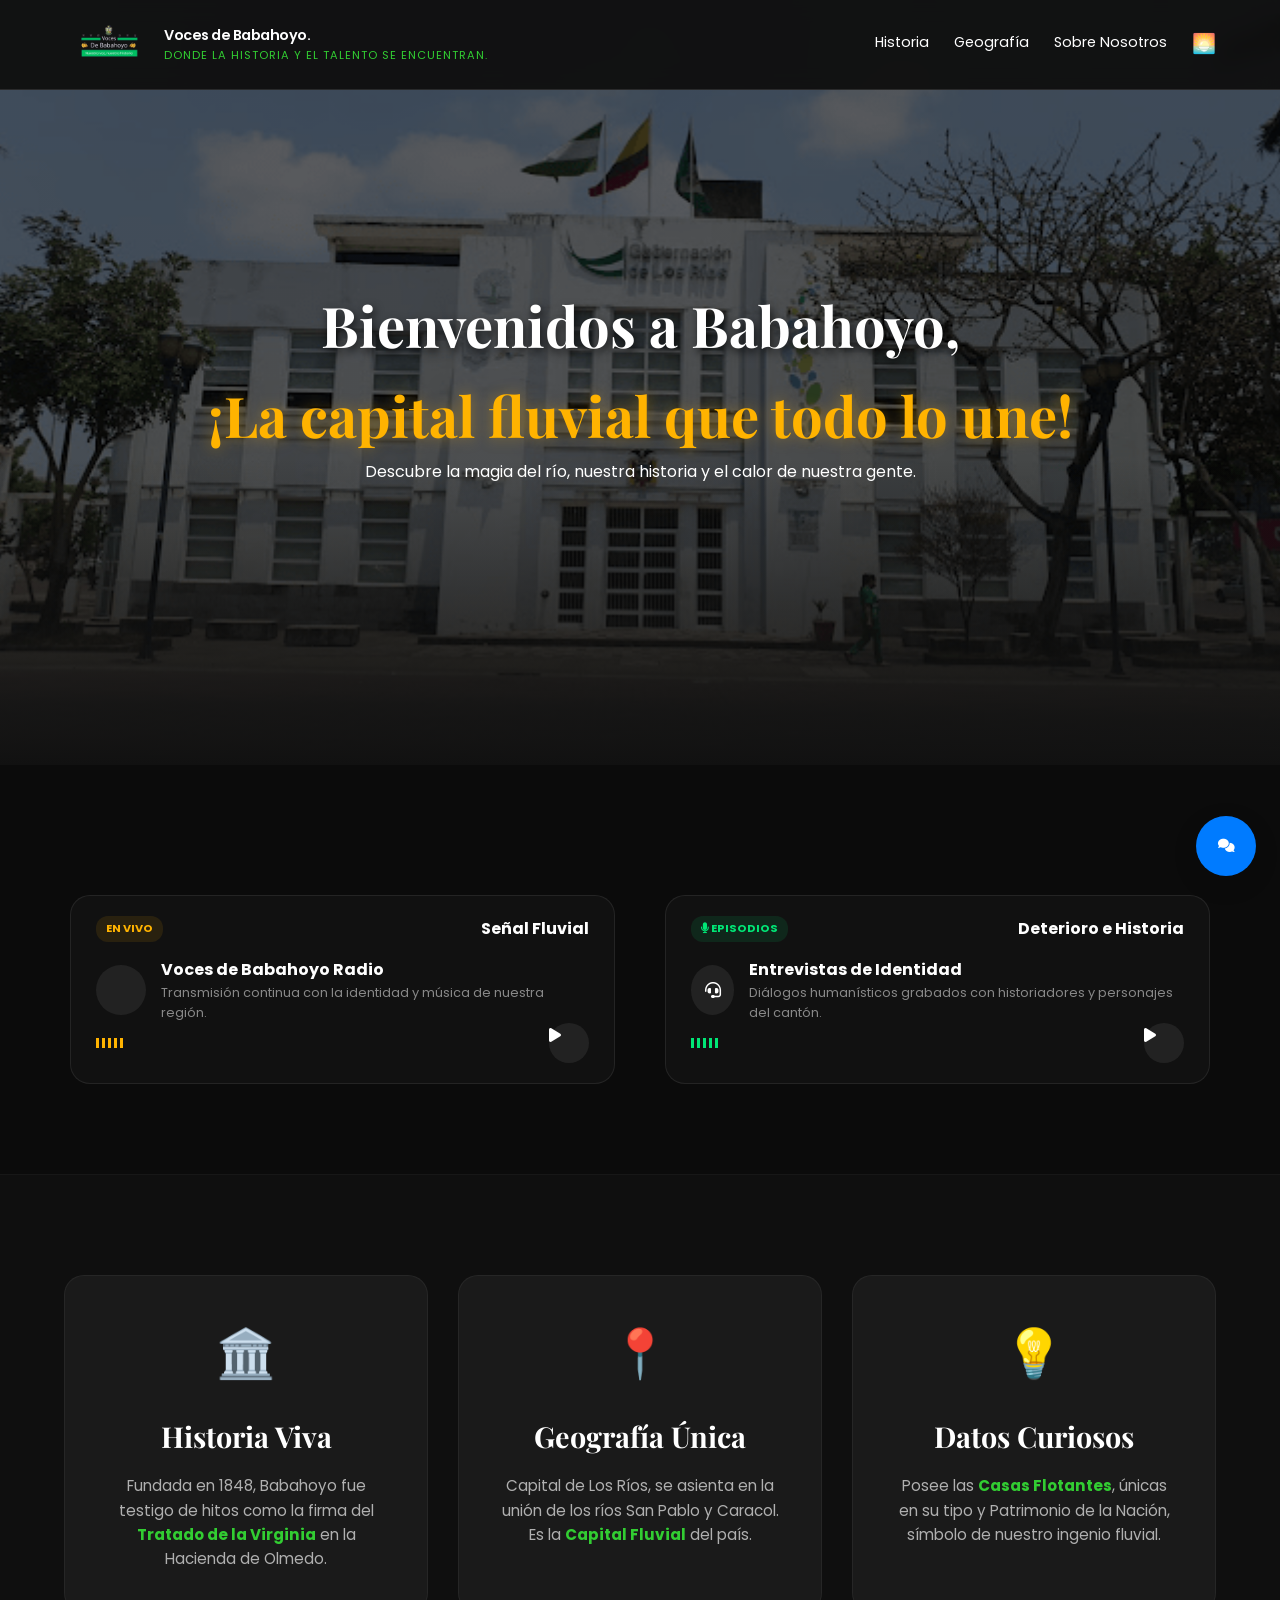
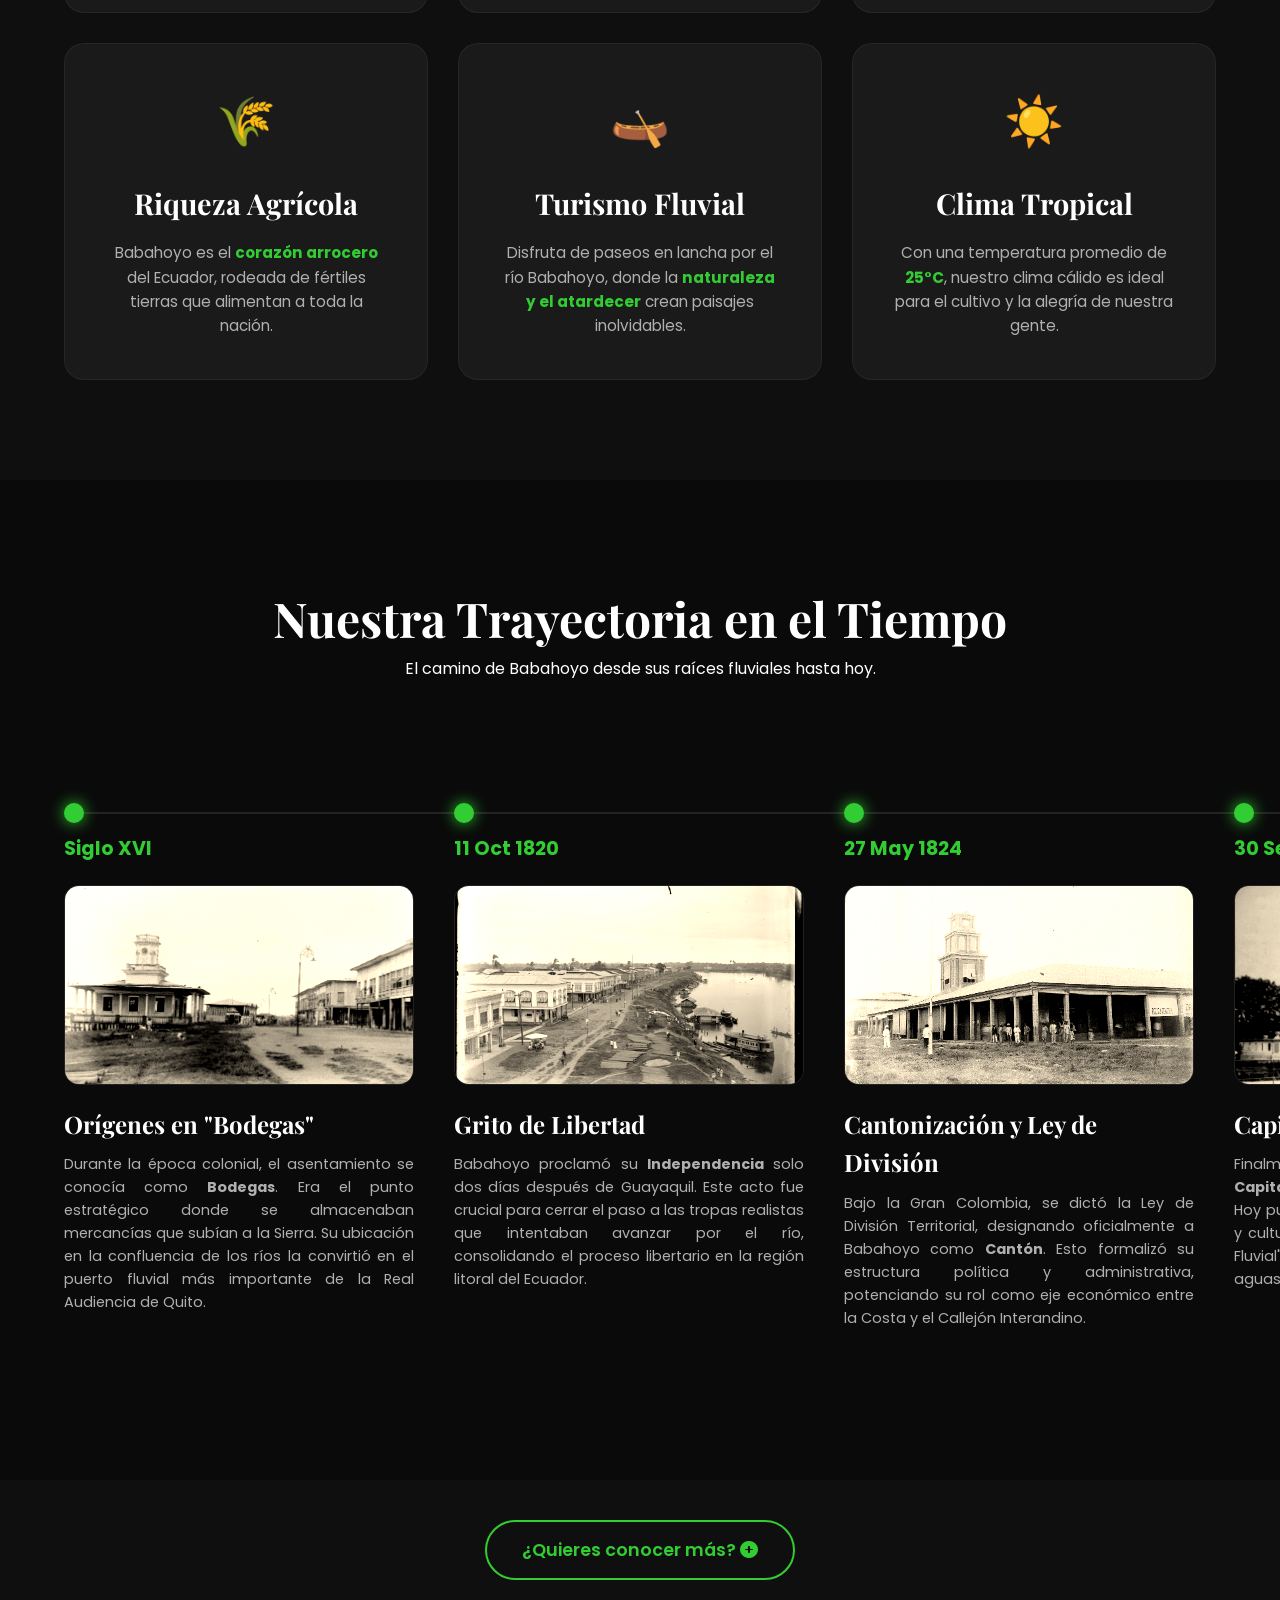
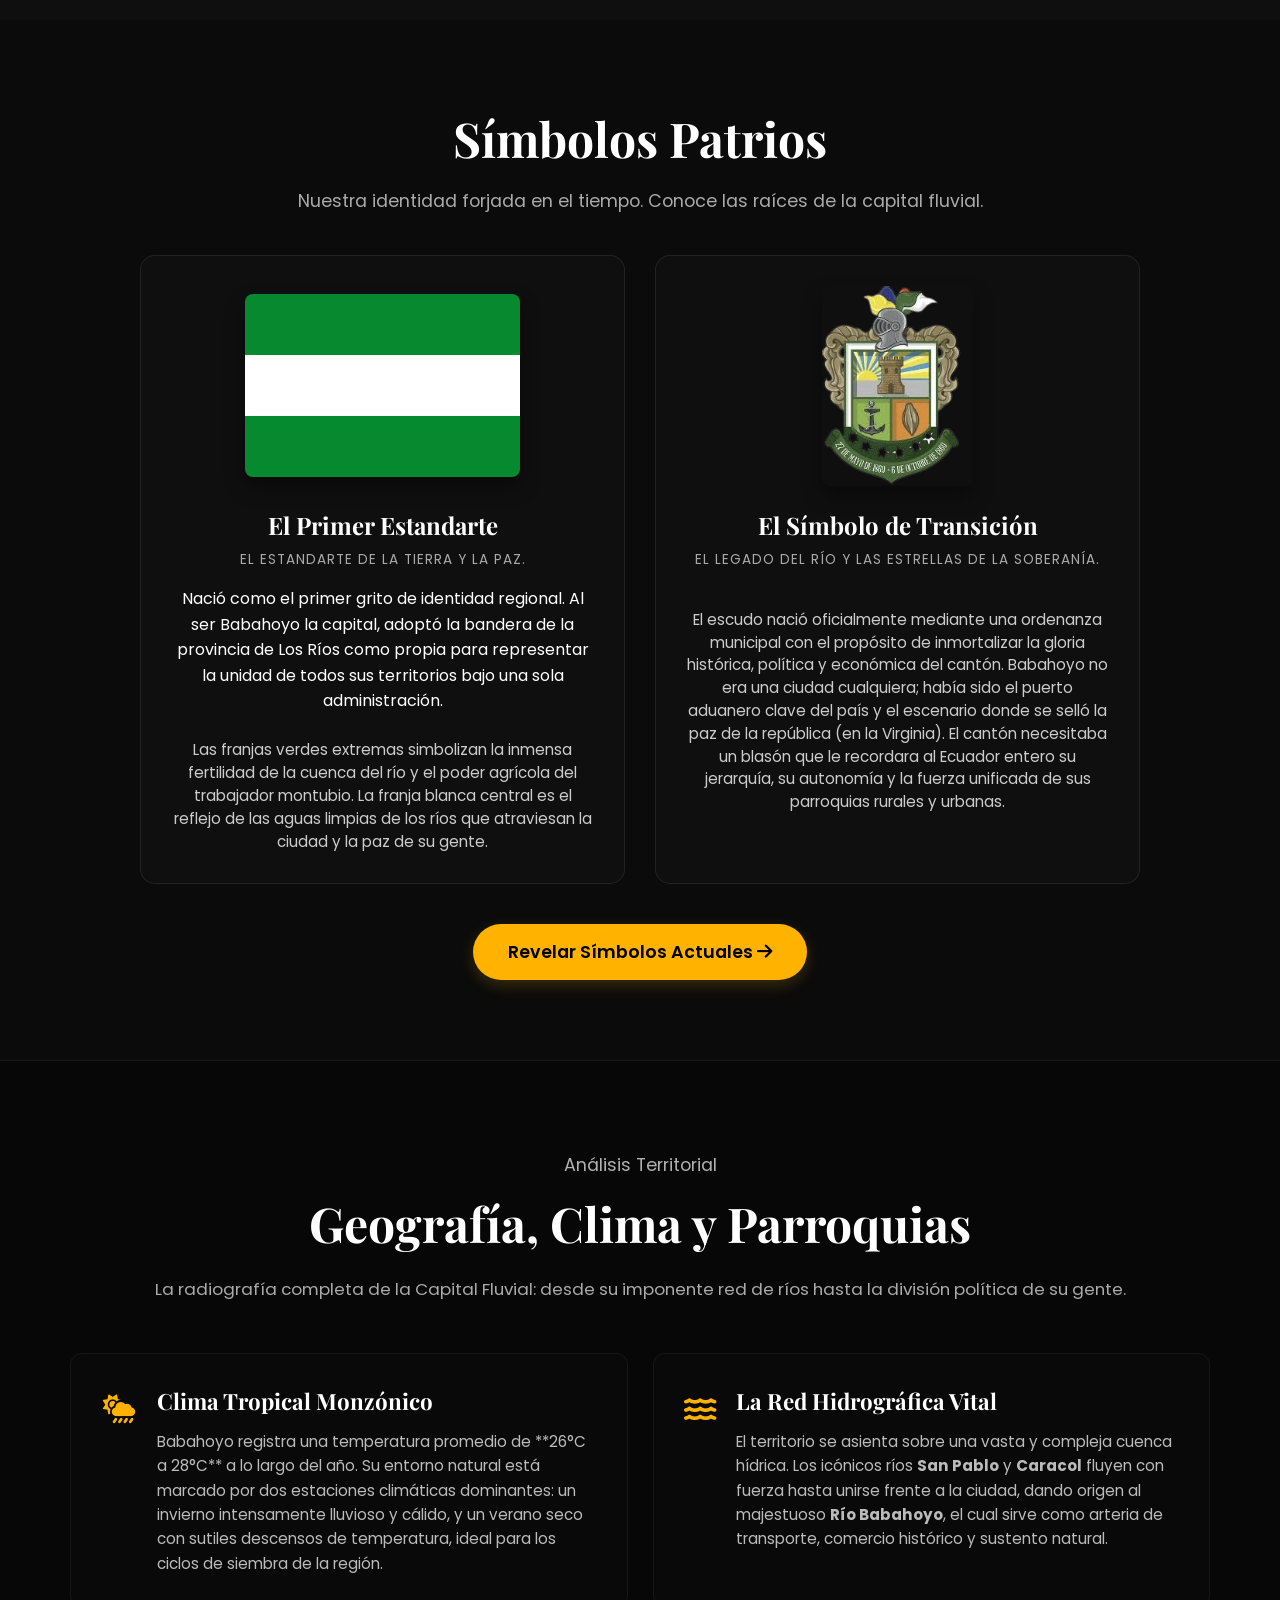
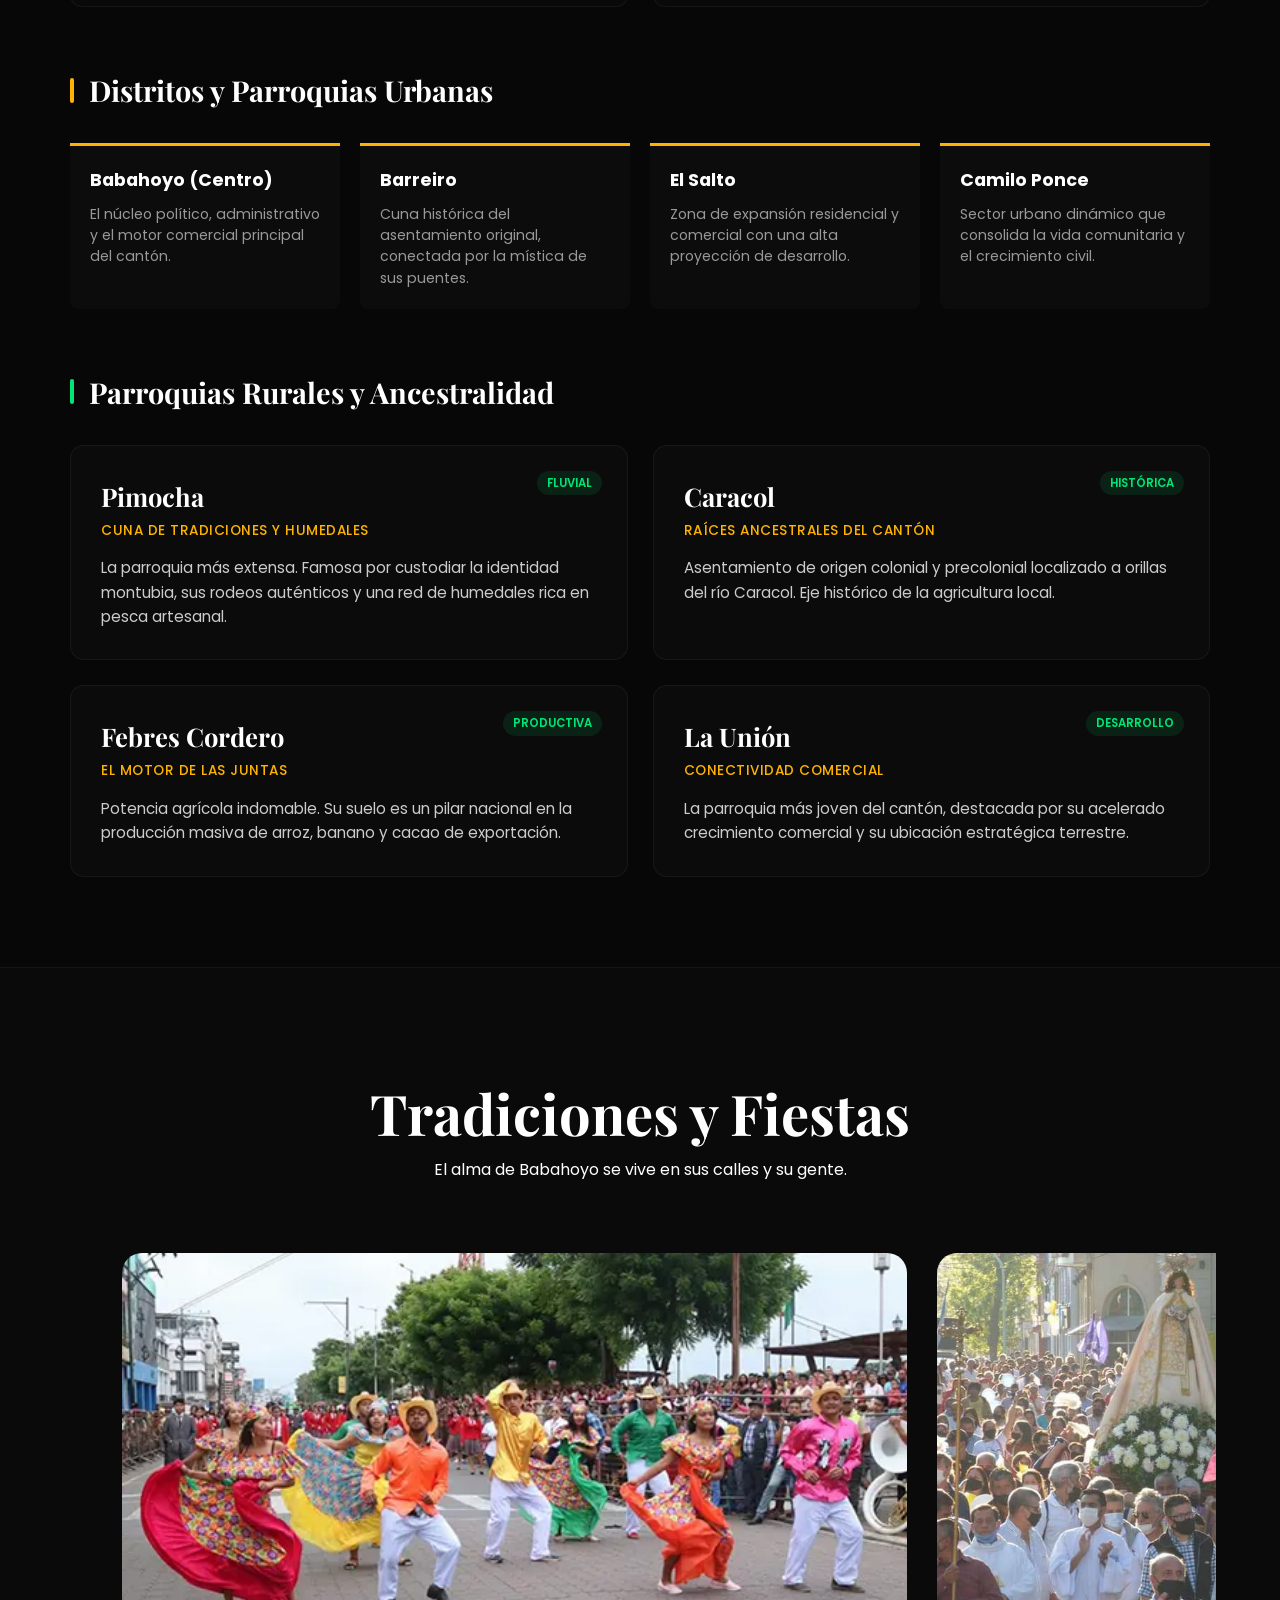
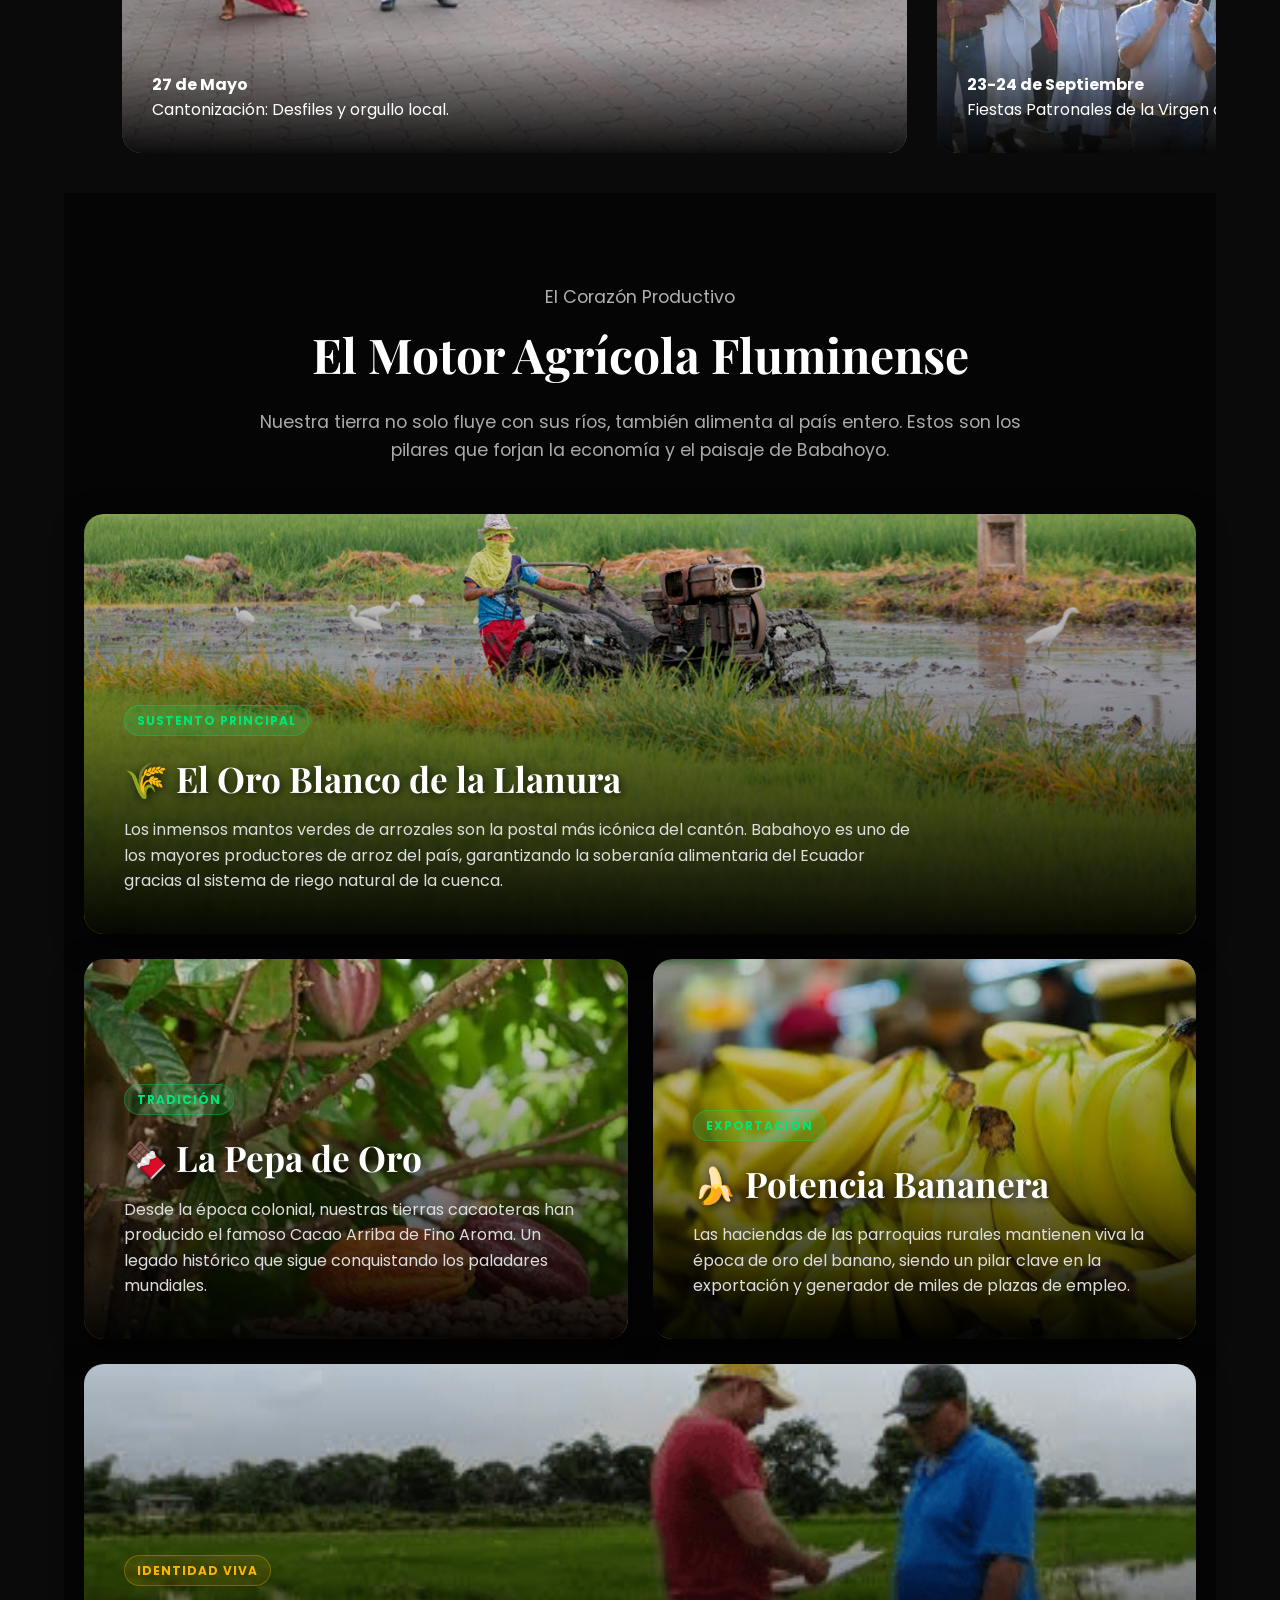
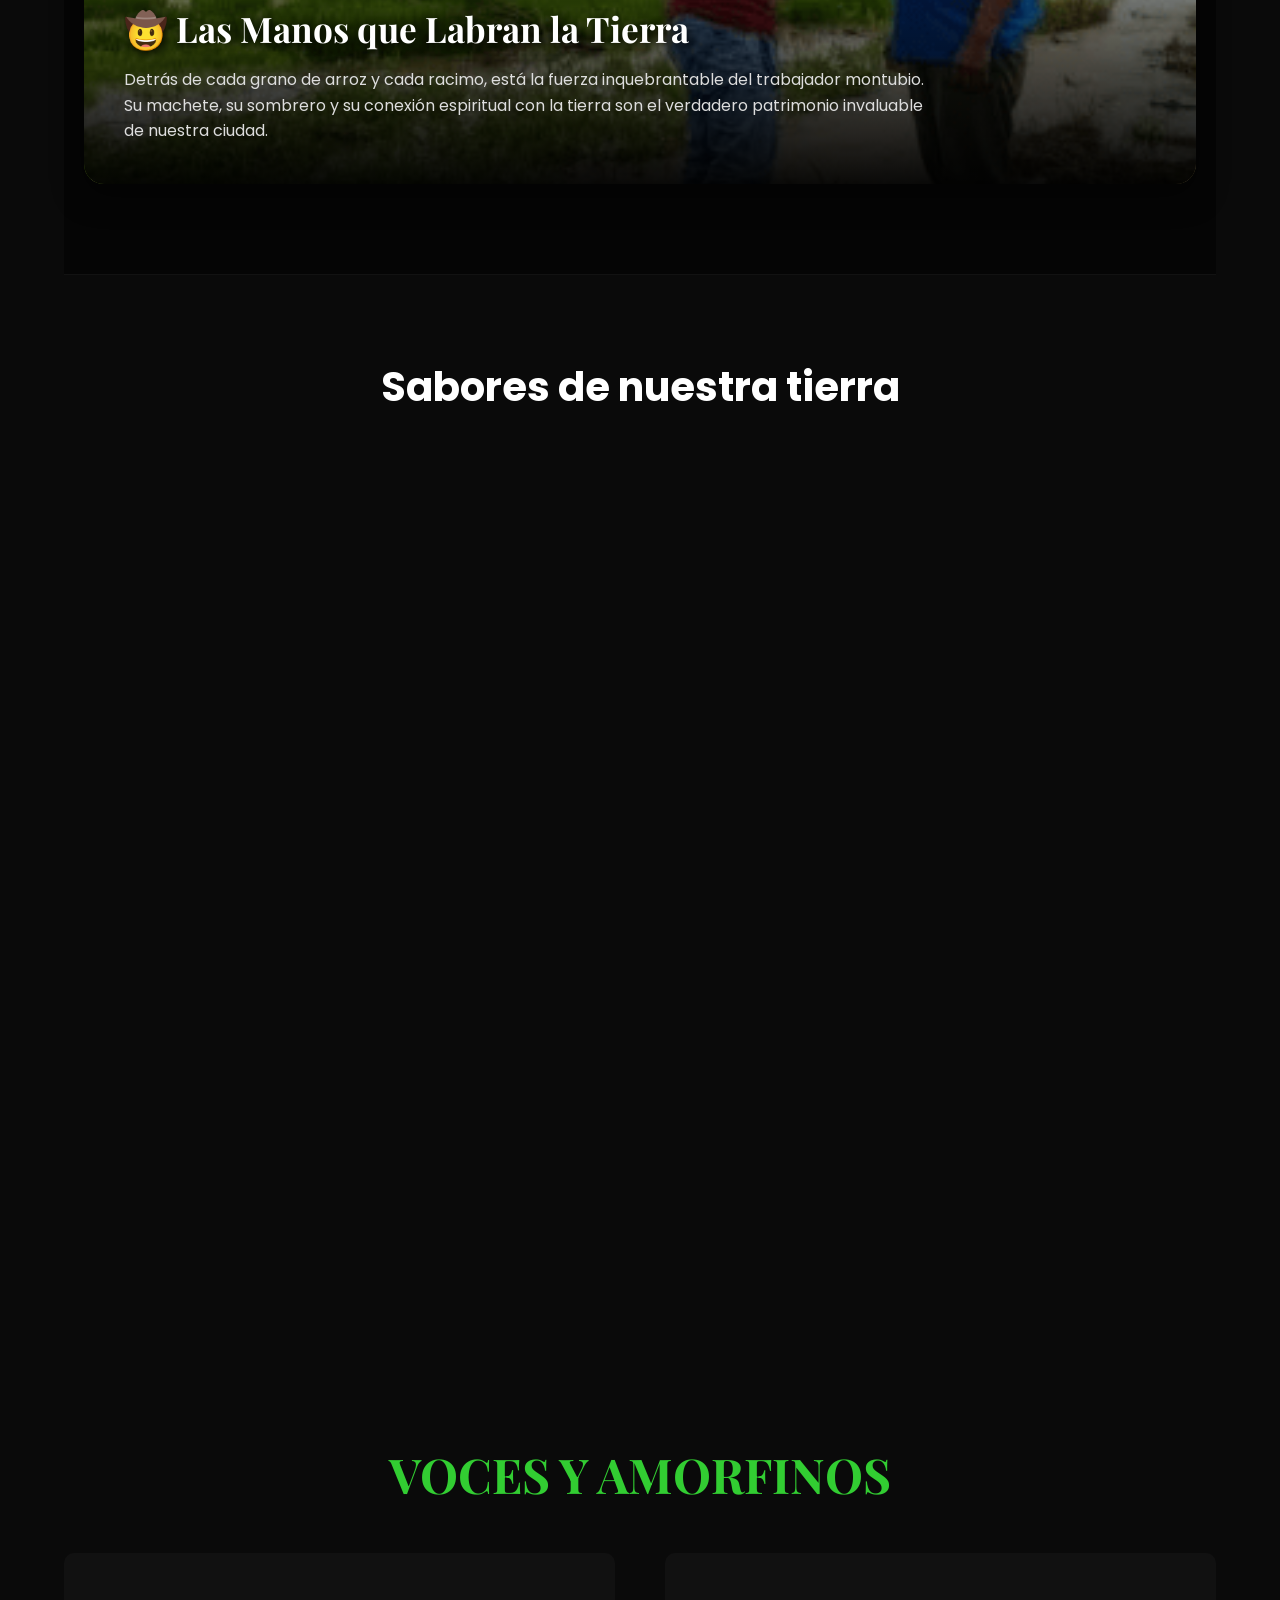
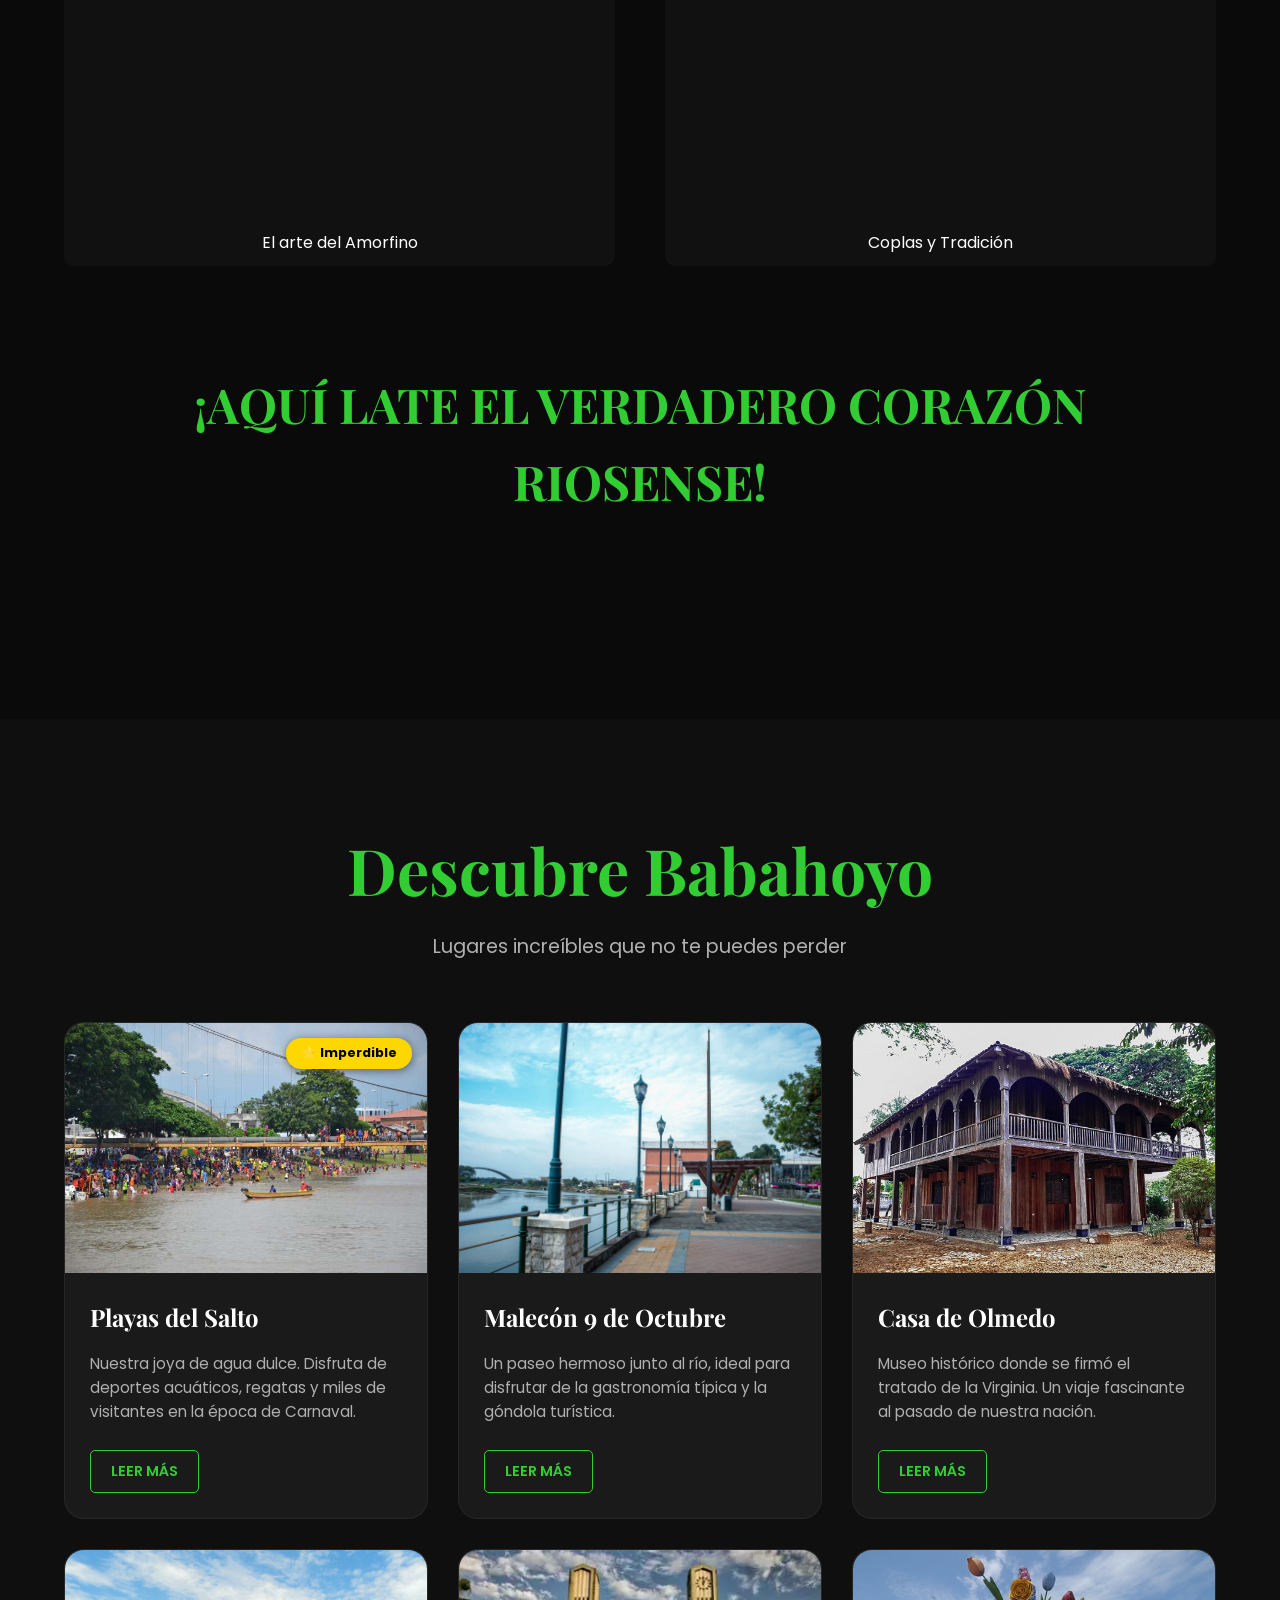
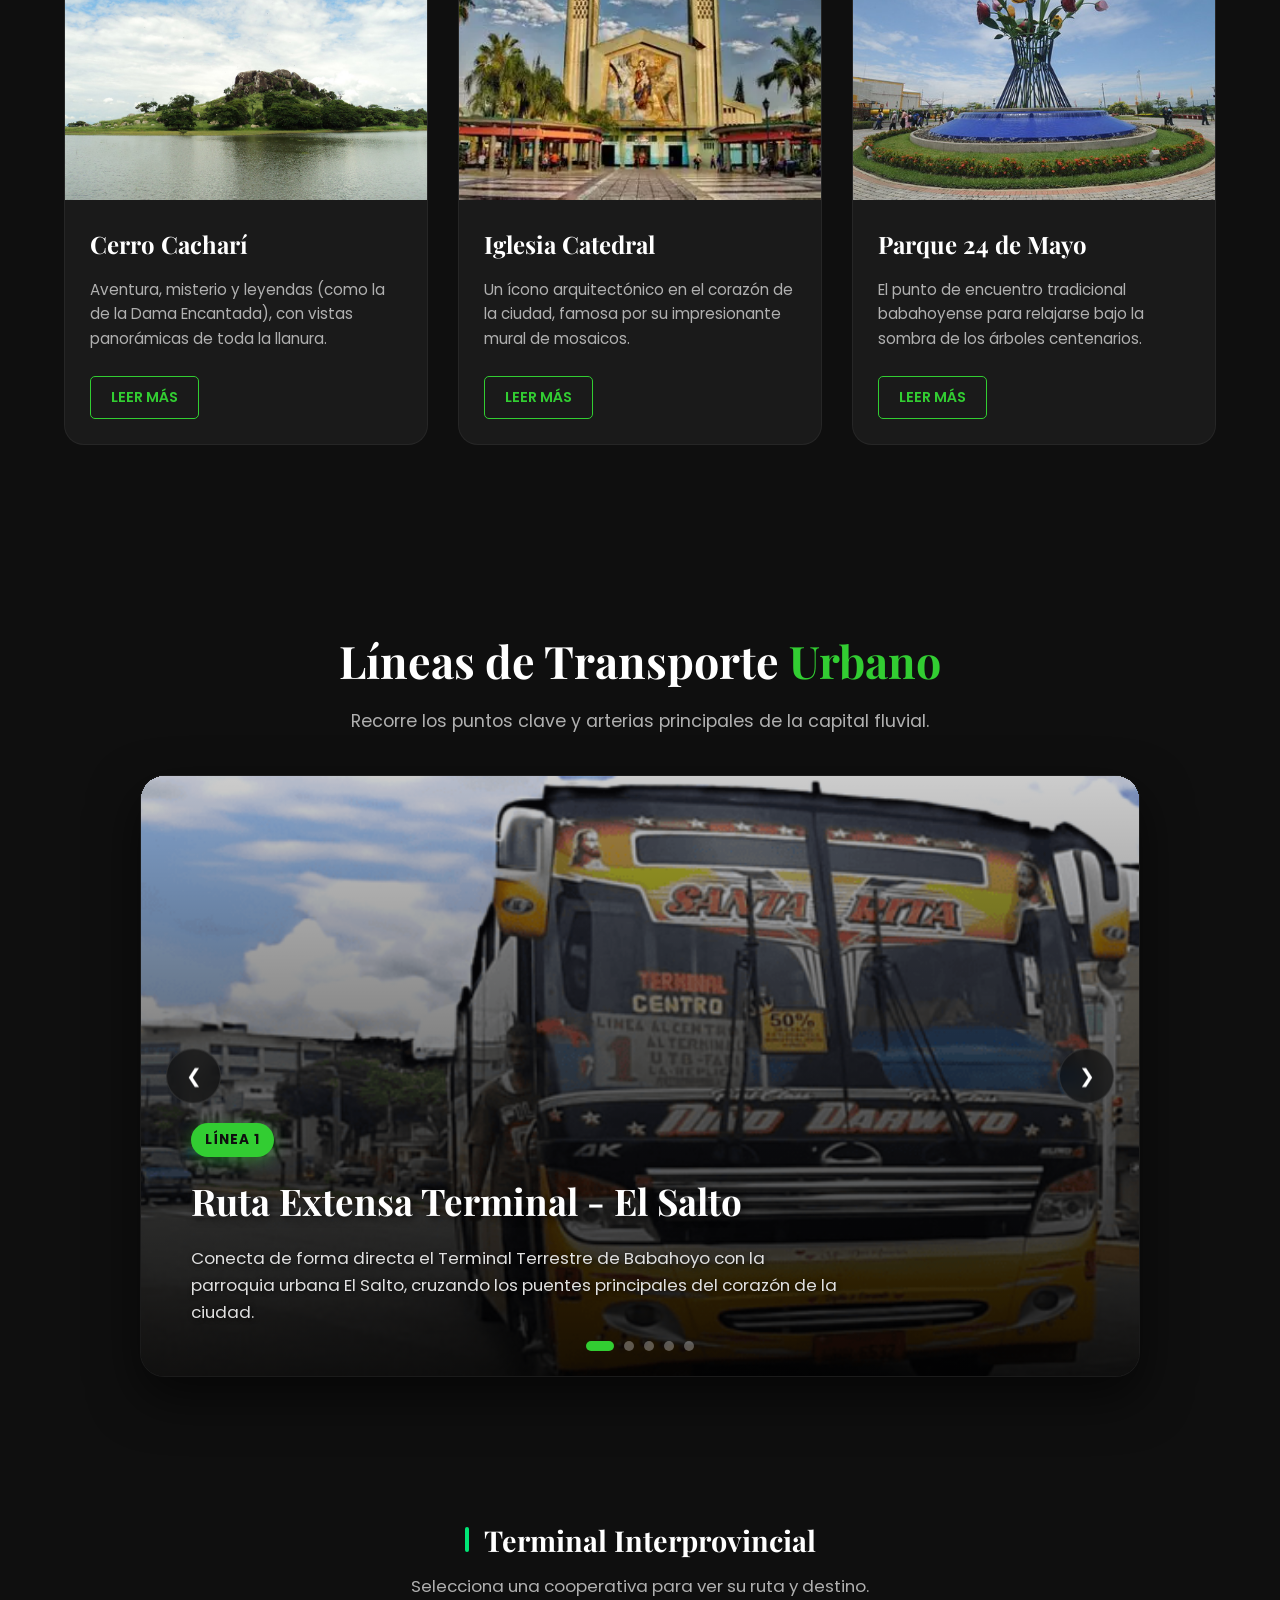
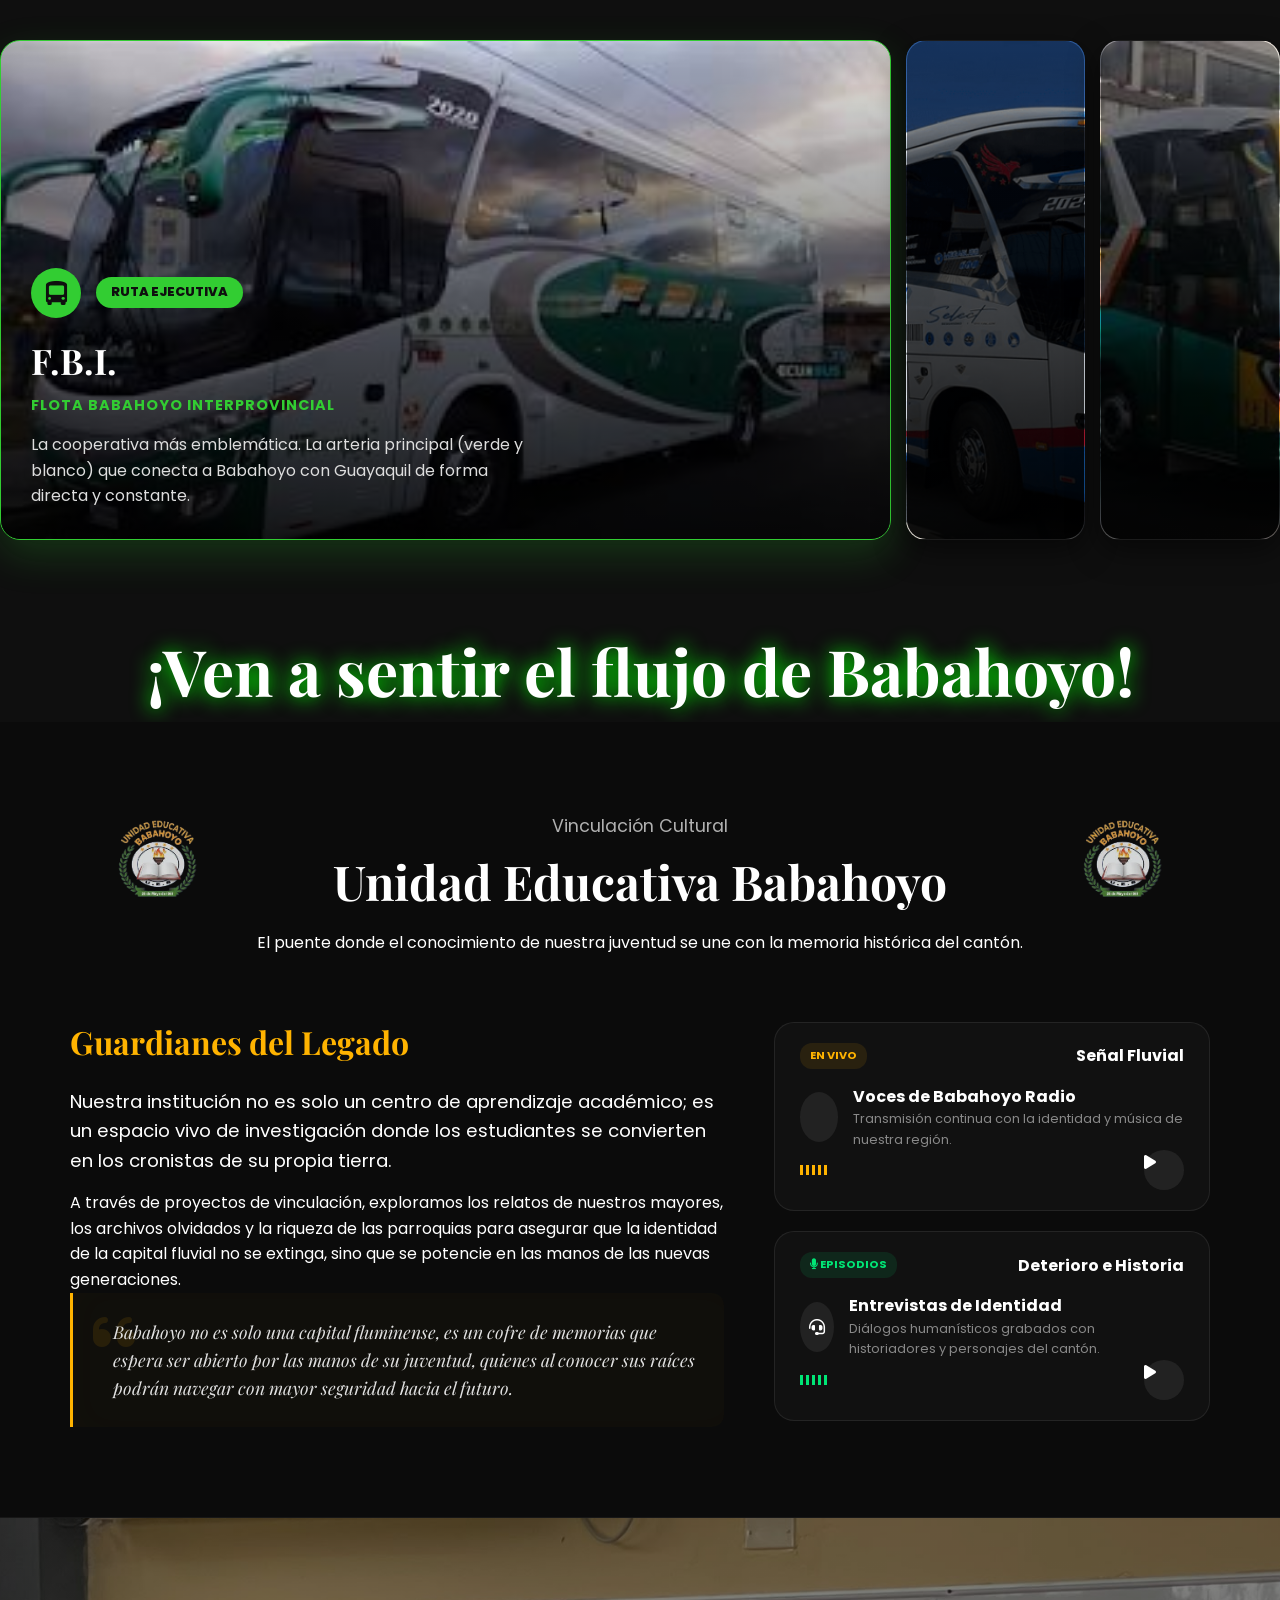
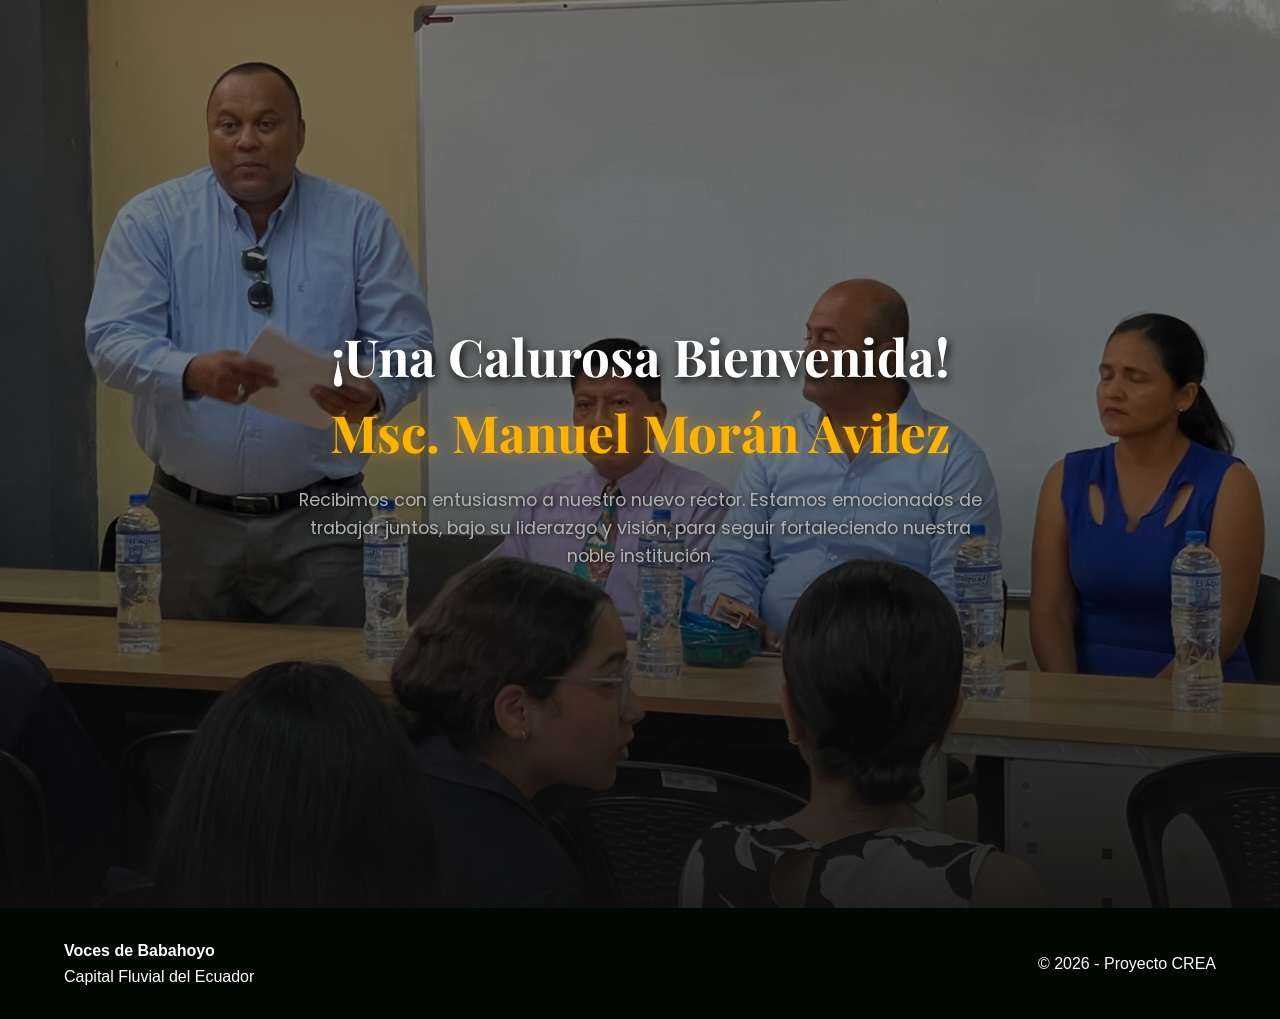
==== index.html @ 202fed7c "Arreglo de la pag principal por images and links missed" ====
<!DOCTYPE html>
<html lang="es">

<head>
    <meta charset="UTF-8">
    <meta name="viewport" content="width=device-width, initial-scale=1.0">
    <title>Voces de Babahoyo | Capital Fluvial</title>

    <link
        href="https://fonts.googleapis.com/css2?family=Playfair+Display:wght@700&family=Poppins:wght@300;400;600&display=swap"
        rel="stylesheet">
    <link rel="stylesheet" href="https://cdnjs.cloudflare.com/ajax/libs/font-awesome/6.0.0/css/all.min.css">
    <link rel="stylesheet" href="https://unpkg.com/aos@next/dist/aos.css">
    <link rel="stylesheet" href="style.css">
</head>

<body>
    <header class="navbar">
        <div class="header-left">
            <img src="Images/normallogo.png" alt="" id="main-logo" class="escudo">
            <div class="brand-info">
                <span class="brand-name">Voces de Babahoyo.</span>
                <small class="tagline">Donde la historia y el talento se encuentran.</small>
            </div>
        </div>

        <nav class="nav-menu">
            <ul>
                <li><a href="#info-ciudad">Historia</a></li>
                <li><a href="#geografia">Geografía</a></li>
                <li><a href="#Institucion">Sobre Nosotros</a></li>
                <li>
                    <a href="#" id="toggle-atardecer" style="font-size: 1.2rem;" title="Cambiar Ambiente">🌅</a>
                </li>
            </ul>
        </nav>
    </header>

    <section class="hero-principal" id="heroCarouselSection">
        <div class="carousel-bg-container">
            <div class="carousel-slide active"
                style="background-image: linear-gradient(to bottom, rgba(0, 0, 0, 0) 60%, #111111 100%), linear-gradient(rgba(0, 0, 0, 0.60), rgba(0, 0, 0, 0.60)), url('Images/Iglesiacatedralhero.png');">
            </div>
            <div class="carousel-slide"
                style="background-image: linear-gradient(to bottom, rgba(0, 0, 0, 0) 60%, #111111 100%), linear-gradient(rgba(0, 0, 0, 0.60), rgba(0, 0, 0, 0.60)), url('Images/Gobernacionhero.png');">
            </div>
            <div class="carousel-slide"
                style="background-image: linear-gradient(to bottom, rgba(0, 0, 0, 0) 60%, #111111 100%), linear-gradient(rgba(0, 0, 0, 0.60), rgba(0, 0, 0, 0.60)), url('Images/cerrocacharihero.png');">
            </div>
        </div>

        <div class="hero-overlay">
            <div class="hero-content">
                <h1 data-aos="fade-up">Bienvenidos a Babahoyo, <br><span>¡La capital fluvial que todo lo une!</span>
                </h1>
                <p data-aos="fade-up" data-aos-delay="300">Descubre la magia del río, nuestra historia y el calor de
                    nuestra gente.</p>
            </div>
        </div>
    </section>

    <section class="seccion-institucion">
        <div class="institucion-master-container">

            <div class="hub-medios-horizontal">

                <div class="reproductor-podcast-mock tarjeta-radio" data-aos="fade-right">
                    <div class="reproductor-header">
                        <span class="live-badge"><span class="dot"></span> EN VIVO</span>
                        <h4>Señal Fluvial</h4>
                    </div>
                    <div class="reproductor-body">
                        <div class="disco-audio-animado-mini">
                            <i class="fas fa-radio"></i>
                        </div>
                        <div class="audio-info">
                            <h5>Voces de Babahoyo Radio</h5>
                            <p>Transmisión continua con la identidad y música de nuestra región.</p>
                        </div>
                    </div>
                    <div class="visualizador-ondas-mini">
                        <span class="onda"></span><span class="onda"></span><span class="onda"></span><span
                            class="onda"></span><span class="onda"></span>
                    </div>
                    <div class="reproductor-controles-mini">
                        <a href="https://a10.asurahosting.com/public/voces_de_babahoyo"
                            class="btn-audio-control play-main-mini" title="Reproducir Radio">
                            <i class="fas fa-play"></i>
                        </a>
                    </div>
                </div>

                <div class="reproductor-podcast-mock tarjeta-podcast" data-aos="fade-left">
                    <div class="reproductor-header">
                        <span class="podcast-badge"><i class="fas fa-microphone"></i> EPISODIOS</span>
                        <h4>Deterioro e Historia</h4>
                    </div>
                    <div class="reproductor-body">
                        <div class="disco-audio-animado-mini podcast-color">
                            <i class="fas fa-headset"></i>
                        </div>
                        <div class="audio-info">
                            <h5>Entrevistas de Identidad</h5>
                            <p>Diálogos humanísticos grabados con historiadores y personajes del cantón.</p>
                        </div>
                    </div>
                    <div class="visualizador-ondas-mini">
                        <span class="onda-p"></span><span class="onda-p"></span><span class="onda-p"></span><span
                            class="onda-p"></span><span class="onda-p"></span>
                    </div>
                    <div class="reproductor-controles-mini">
                        <a href="Embed-youtube/podcasts.html" class="btn-audio-control play-main-mini" title="Reproducir Podcast">
                            <i class="fas fa-play"></i>
                        </a>
                    </div>
                </div>

            </div>
        </div>
    </section>

    <section class="seccion-cards">
        <div class="container-cards">
            <div class="card-premium" data-aos="fade-up">
                <div class="card-icon">🏛️</div>
                <h3>Historia Viva</h3>
                <p>Fundada en 1848, Babahoyo fue testigo de hitos como la firma del <strong>Tratado de la
                        Virginia</strong> en la Hacienda de Olmedo.</p>
            </div>

            <div class="card-premium" data-aos="fade-up" data-aos-delay="100">
                <div class="card-icon">📍</div>
                <h3>Geografía Única</h3>
                <p>Capital de Los Ríos, se asienta en la unión de los ríos San Pablo y Caracol. Es la <strong>Capital
                        Fluvial</strong> del país.</p>
            </div>

            <div class="card-premium" data-aos="fade-up" data-aos-delay="100">
                <div class="card-icon">💡</div>
                <h3>Datos Curiosos</h3>
                <p>Posee las <strong>Casas Flotantes</strong>, únicas en su tipo y Patrimonio de la Nación, símbolo de
                    nuestro ingenio fluvial.</p>
            </div>

            <div class="card-premium" data-aos="fade-up" data-aos-delay="100">
                <div class="card-icon">🌾</div>
                <h3>Riqueza Agrícola</h3>
                <p>Babahoyo es el <strong>corazón arrocero</strong> del Ecuador, rodeada de fértiles tierras que
                    alimentan a toda la nación.</p>
            </div>

            <div class="card-premium" data-aos="fade-up" data-aos-delay="100">
                <div class="card-icon">🛶</div>
                <h3>Turismo Fluvial</h3>
                <p>Disfruta de paseos en lancha por el río Babahoyo, donde la <strong>naturaleza y el atardecer</strong>
                    crean paisajes inolvidables.</p>
            </div>

            <div class="card-premium" data-aos="fade-up" data-aos-delay="100">
                <div class="card-icon">☀️</div>
                <h3>Clima Tropical</h3>
                <p>Con una temperatura promedio de <strong>25°C</strong>, nuestro clima cálido es ideal para el cultivo
                    y la alegría de nuestra gente.</p>
            </div>
        </div>
    </section>

    <section id="info-ciudad" class="seccion-timeline">
        <div class="titulo-seccion" data-aos="fade-down">
            <h2>Nuestra Trayectoria en el Tiempo</h2>
            <p>El camino de Babahoyo desde sus raíces fluviales hasta hoy.</p>
        </div>

        <div class="timeline-container" data-aos="fade-left">
            <div class="timeline-track">
                <div class="timeline-item">
                    <div class="timeline-date">Siglo XVI</div>
                    <div class="timeline-img">
                        <img src="Images/bodegababahoyo.png" alt="Orígenes de las `Bodegas`">
                    </div>
                    <div class="timeline-content">
                        <h3>Orígenes en "Bodegas"</h3>
                        <p>Durante la época colonial, el asentamiento se conocía como <strong>Bodegas</strong>. Era el
                            punto estratégico donde se almacenaban mercancías que subían a la Sierra. Su ubicación en la
                            confluencia de los ríos la convirtió en el puerto fluvial más importante de la Real
                            Audiencia de Quito.</p>
                    </div>
                </div>

                <div class="timeline-item">
                    <div class="timeline-date">11 Oct 1820</div>
                    <div class="timeline-img">
                        <img src="Images/independenciababah.png" alt="Independencia del canton babahoyo">
                    </div>
                    <div class="timeline-content">
                        <h3>Grito de Libertad</h3>
                        <p>Babahoyo proclamó su <strong>Independencia</strong> solo dos días después de Guayaquil. Este
                            acto fue crucial para cerrar el paso a las tropas realistas que intentaban avanzar por el
                            río, consolidando el proceso libertario en la región litoral del Ecuador.</p>
                    </div>
                </div>

                <div class="timeline-item">
                    <div class="timeline-date">27 May 1824</div>
                    <div class="timeline-img">
                        <img src="Images/cantonizacionbabah.png" alt="Cantonización de babahoyo">
                    </div>
                    <div class="timeline-content">
                        <h3>Cantonización y Ley de División</h3>
                        <p>Bajo la Gran Colombia, se dictó la Ley de División Territorial, designando oficialmente a
                            Babahoyo como <strong>Cantón</strong>. Esto formalizó su estructura política y
                            administrativa, potenciando su rol como eje económico entre la Costa y el Callejón
                            Interandino.</p>
                    </div>
                </div>

                <div class="timeline-item">
                    <div class="timeline-date">30 Sep 1848</div>
                    <div class="timeline-img">
                        <img src="Images/actualbabah.png" alt="Actualidad enla ciudad de babahoyo">
                    </div>
                    <div class="timeline-content">
                        <h3>Capital de Los Ríos</h3>
                        <p>Finalmente, se ratifica a Babahoyo como la <strong>Capital definitiva</strong> de la
                            provincia de Los Ríos. Hoy pues, es un centro de servicios, educación y cultura, manteniendo
                            su esencia de "Capital Fluvial" que une a todo el país a través de sus aguas.</p>
                    </div>
                </div>
            </div>
        </div>
    </section>

    <div class="container-boton-modal" data-aos="zoom-in">
        <button id="abrirModal" class="btn-conocer-mas">
            ¿Quieres conocer más? <i class="fas fa-plus-circle"></i>
        </button>
    </div>

    <div id="modalOlmedo" class="modal-overlay">
        <div class="modal-container">
            <button id="cerrarModal" class="btn-cerrar">&times;</button>

            <div class="modal-header">
                <img src="Images/quieresconbabah.png" alt="La Casa de Olmedo" class="img-header-modal">
                <div class="modal-titulo-overlay">
                    <h2>Hacienda La Virginia</h2>
                    <span>Cuna de la Diplomacia y la Poesía</span>
                </div>
            </div>

            <div class="modal-body">
                <section class="modal-info-block">
                    <h3><i class="fas fa-landmark"></i>La Casa de Olmedo</h3>
                    <p>Ubicada en la orilla opuesta al malecón, esta joya arquitectónica del siglo XIX fue el hogar de
                        <strong>José Joaquín de Olmedo</strong>. Aquí, entre el aroma del río y el campo, el prócer
                        escribió versos inmortales y planificó el destino de la nación. Es Patrimonio Cultural del
                        Ecuador y símbolo del ingenio montubio.</p>
                </section>

                <section class="modal-info-block">
                    <h3><i class="fas fa-file-contract"></i> El Tratado de la Virginia</h3>
                    <p>El <strong>17 de junio de 1845</strong>, estas paredes fueron testigo de la firma del tratado que
                        puso fin a la dominación del general Juan José Flores. Este evento no solo trajo paz, sino que
                        consolidó a Babahoyo como un punto neurálgico en la historia política del Ecuador.</p>
                </section>

                <section class="modal-info-block">
                    <h3><i class="fas fa-landmark"></i> José Joaquín de Olmedo</h3>
                    <ul>
                        <li><i><strong>El Poeta de las Naciones:</i></strong> Es reconocido como uno de los más grandes
                            poetas de la lengua castellana del siglo XIX. Su obra cumbre, "La Victoria de Junín: Canto a
                            Bolívar", lo consagró como el cantor de las glorias libertarias.</li>
                        <li><i><strong>Líder de la Independencia:</i></strong> Fue el primer gran estadista del Ecuador
                            libre. Lideró la Independencia de Guayaquil el 9 de octubre de 1820 y fue nombrado
                            Presidente de la Provincia Libre de Guayaquil.</li>
                        <li><i><strong>Vínculo con Babahoyo:</i></strong> Su vida está profundamente ligada a la
                            Hacienda La Virginia, en las orillas opuestas a Babahoyo. Este era su refugio de paz, donde
                            no solo escribió gran parte de su obra, sino donde se gestaron acuerdos políticos cruciales
                            para el país.</li>
                        <li><i><strong>Defensor de la Democracia:</i></strong> Fue un opositor feroz al militarismo
                            extranjero y al autoritarismo. Su participación en la Revolución Marcista (1845) fue clave
                            para derrocar al primer presidente del Ecuador, Juan José Flores, logrando así una visión de
                            país más soberana.</li>
                    </ul>
                </section>
            </div>
        </div>
    </div>

    <section id="simbolos-patrios" class="seccion-simbolos">
        <div class="contenedor-maestro">
            <div class="cabecera-simbolos" data-aos="fade-down">
                <h2>Símbolos Patrios</h2>
                <p>Nuestra identidad forjada en el tiempo. Conoce las raíces de la capital fluvial.</p>
            </div>

            <div id="epoca-historica" class="grid-simbolos activa">
                <div class="card-simbolo">
                    <div class="img-wrapper">
                        <img src="Images/banderababahoyo1.png" alt="Primera Bandera de Babahoyo">
                    </div>
                    <h3>El Primer Estandarte</h3>
                    <p class="etiqueta-epoca">El Estandarte de la Tierra y la Paz.</p>
                    <p>Nació como el primer grito de identidad regional. Al ser Babahoyo la capital, adoptó la bandera
                        de la provincia de Los Ríos como propia para representar la unidad de todos sus territorios bajo
                        una sola administración.</p>
                    <br>
                    <p>Las franjas verdes extremas simbolizan la inmensa fertilidad de la cuenca del río y el poder
                        agrícola del trabajador montubio. La franja blanca central es el reflejo de las aguas limpias de
                        los ríos que atraviesan la ciudad y la paz de su gente.</p>
                </div>

                <div class="card-simbolo">
                    <div class="img-wrapper">
                        <img src="Images/toggleescudopatrio.png" alt="Bandera de Transición / Escudo Antiguo">
                    </div>
                    <h3>El Símbolo de Transición</h3>
                    <p class="etiqueta-epoca">El Legado del Río y las Estrellas de la Soberanía.</p>
                    <p><br>
                        El escudo nació oficialmente mediante una ordenanza municipal con el propósito de inmortalizar
                        la gloria histórica, política y económica del cantón. Babahoyo no era una ciudad cualquiera;
                        había sido el puerto aduanero clave del país y el escenario donde se selló la paz de la
                        república (en la Virginia). El cantón necesitaba un blasón que le recordara al Ecuador entero su
                        jerarquía, su autonomía y la fuerza unificada de sus parroquias rurales y urbanas.</p>
                </div>
            </div>

            <!-- Segundo acceso a los actuales simbolos -->
            <div id="epoca-actual" class="grid-simbolos oculta">
                <div class="card-simbolo fade-in-animado">
                    <div class="img-wrapper">
                        <img src="Images/banderababahoyo2.png" alt="Bandera Oficial Actual">
                    </div>
                    <h3>Bandera Oficial Definitiva</h3>
                    <p class="etiqueta-epoca actual">El Despertar de la Identidad Cantonal.</p>
                    <p>Se diseñó con la necesidad urgente de diferenciar al cantón Babahoyo del resto de la provincia.
                        Se introdujo el rombo geométrico como una estrategia heráldica para crear un "centro de
                        atención" que preparara el terreno para un emblema mayor.</p>
                    <br>
                    <p>El lienzo totalmente verde reafirma a Babahoyo como el corazón agrícola innegable del país. El
                        rombo blanco en el centro representa el núcleo urbano (la ciudad) rodeado de naturaleza,
                        simbolizando el punto exacto donde convergen el comercio, el río y la historia.</p>
                </div>

                <div class="card-simbolo fade-in-animado">
                    <div class="img-wrapper">
                        <img src="Images/toggleescudopatrio.png" alt="Escudo de Armas Actual">
                    </div>
                    <h3>Escudo de Armas</h3>
                    <p class="etiqueta-epoca actual">¿Que Simboliza?</p>
                    <p class="lista-simbolos-detalles"
                        style="text-align: center; color: #ccc; margin-top: 15px; font-size: 0.9rem; line-height: 1.6;">
                        <strong>Seis Estrellas:</strong><br> Las parroquias históricas que fundaron el cantón.
                        <strong>Buque a Vapor:</strong><br> Homenaje al glorioso pasado comercial de "Bodegas".
                        <strong>Sol Naciente:</strong><br> El progreso constante y la resiliencia de nuestra gente.
                    </p>
                </div>
            </div>

            <div class="acciones-simbolos">
                <button id="btn-toggle-simbolos" class="btn-premium">Revelar Símbolos Actuales <i
                        class="fas fa-arrow-right"></i></button>
            </div>
        </div>
    </section>

    <section id="geografia" class="seccion-geografia-integral" data-aos="fade-up">
        <div class="geo-master-container">

            <div class="geo-main-header">
                <span class="subtitulo-premium">Análisis Territorial</span>
                <h2>Geografía, Clima y Parroquias</h2>
                <p>La radiografía completa de la Capital Fluvial: desde su imponente red de ríos hasta la división
                    política de su gente.</p>
            </div>

            <div class="Grid-Metereologico">
                <div class="card-clima-hidro">
                    <div class="icono-geo-inf"><i class="fas fa-cloud-sun-rain"></i></div>
                    <div class="info-geo-inf">
                        <h3>Clima Tropical Monzónico</h3>
                        <p>Babahoyo registra una temperatura promedio de **26°C a 28°C** a lo largo del año. Su entorno
                            natural está marcado por dos estaciones climáticas dominantes: un invierno intensamente
                            lluvioso y cálido, y un verano seco con sutiles descensos de temperatura, ideal para los
                            ciclos de siembra de la región.</p>
                    </div>
                </div>

                <div class="card-clima-hidro">
                    <div class="icono-geo-inf"><i class="fas fa-water"></i></div>
                    <div class="info-geo-inf">
                        <h3>La Red Hidrográfica Vital</h3>
                        <p>El territorio se asienta sobre una vasta y compleja cuenca hídrica. Los icónicos ríos
                            <strong>San Pablo</strong> y <strong>Caracol</strong> fluyen con fuerza hasta unirse frente
                            a la ciudad, dando origen al majestuoso <strong>Río Babahoyo</strong>, el cual sirve como
                            arteria de transporte, comercio histórico y sustento natural.</p>
                    </div>
                </div>
            </div>

            <div class="bloque-parroquias-urbanas">
                <div class="titulo-zona-geo">
                    <span class="barra-acento"></span>
                    <h3>Distritos y Parroquias Urbanas</h3>
                </div>
                <div class="grid-urbanas">
                    <div class="mini-card-urbana">
                        <h4>Babahoyo (Centro)</h4>
                        <p>El núcleo político, administrativo y el motor comercial principal del cantón.</p>
                    </div>
                    <div class="mini-card-urbana">
                        <h4>Barreiro</h4>
                        <p>Cuna histórica del asentamiento original, conectada por la mística de sus puentes.</p>
                    </div>
                    <div class="mini-card-urbana">
                        <h4>El Salto</h4>
                        <p>Zona de expansión residencial y comercial con una alta proyección de desarrollo.</p>
                    </div>
                    <div class="mini-card-urbana">
                        <h4>Camilo Ponce</h4>
                        <p>Sector urbano dinámico que consolida la vida comunitaria y el crecimiento civil.</p>
                    </div>
                </div>
            </div>

            <div class="bloque-parroquias-rurales">
                <div class="titulo-zona-geo">
                    <span class="barra-acento verde"></span>
                    <h3>Parroquias Rurales y Ancestralidad</h3>
                </div>

                <div class="grid-parroquias-rurales">
                    <div class="card-rural">
                        <span class="badge-rural">Fluvial</span>
                        <h4>Pimocha</h4>
                        <p class="lema-rural">Cuna de tradiciones y humedales</p>
                        <p>La parroquia más extensa. Famosa por custodiar la identidad montubia, sus rodeos auténticos y
                            una red de humedales rica en pesca artesanal.</p>
                    </div>
                    <div class="card-rural">
                        <span class="badge-rural">Histórica</span>
                        <h4>Caracol</h4>
                        <p class="lema-rural">Raíces ancestrales del cantón</p>
                        <p>Asentamiento de origen colonial y precolonial localizado a orillas del río Caracol. Eje
                            histórico de la agricultura local.</p>
                    </div>
                    <div class="card-rural">
                        <span class="badge-rural">Productiva</span>
                        <h4>Febres Cordero</h4>
                        <p class="lema-rural">El motor de Las Juntas</p>
                        <p>Potencia agrícola indomable. Su suelo es un pilar nacional en la producción masiva de arroz,
                            banano y cacao de exportación.</p>
                    </div>
                    <div class="card-rural">
                        <span class="badge-rural">Desarrollo</span>
                        <h4>La Unión</h4>
                        <p class="lema-rural">Conectividad comercial</p>
                        <p>La parroquia más joven del cantón, destacada por su acelerado crecimiento comercial y su
                            ubicación estratégica terrestre.</p>
                    </div>
                </div>
            </div>
        </div>
    </section>

    <section id="cultura" class="seccion-cultura">
        <div class="cultura-header" data-aos="fade-down">
            <h2>Tradiciones y Fiestas</h2>
            <p>El alma de Babahoyo se vive en sus calles y su gente.</p>
        </div>

        <div class="carrusel-fiestas">
            <div class="fiesta-card">
                <img src="Images/desfilecantonizacionbabahoyo.png" alt="Cantonización de Babahoyo">
                <div class="fiesta-info">
                    <h4>27 de Mayo</h4>
                    <p>Cantonización: Desfiles y orgullo local.</p>
                </div>
            </div>
            <div class="fiesta-card">
                <img src="Images/24sep.png" alt="La Virgen de la Merced">
                <div class="fiesta-info">
                    <h4>23-24 de Septiembre</h4>
                    <p>Fiestas Patronales de la Virgen de la Merced.</p>
                </div>
            </div>
            <div class="fiesta-card">
                <img src="Images/encebados.png" alt="Palo Encebado">
                <div class="fiesta-info">
                    <h4>Palo Encebado</h4>
                    <p>Una tradición ancestral de la región.</p>
                </div>
            </div>
            <div class="fiesta-card">
                <img src="Images/regatas.png" alt="Regatas">
                <div class="fiesta-info">
                    <h4>Regatas</h4>
                    <p>Una celebración náutica con carreras de embarcaciones tradicionales.</p>
                </div>
            </div>
            <div class="fiesta-card">
                <img src="Images/rodeomont.png" alt="Rodeo Montubio">
                <div class="fiesta-info">
                    <h4>Rodeo Montubio</h4>
                    <p>Una tradición rural de la región.</p>
                </div>
            </div>
        </div>

        <section id="agricultura" class="seccion-agricultura">
            <div class="agri-master-container">
                <div class="agri-header" data-aos="fade-up">
                    <span class="subtitulo-premium" data-aos="fade-up">El Corazón Productivo</span>
                    <h2>El Motor Agrícola Fluminense</h2>
                    <p>Nuestra tierra no solo fluye con sus ríos, también alimenta al país entero. Estos son los pilares
                        que forjan la economía y el paisaje de Babahoyo.</p>
                </div>

                <div class="bento-grid-agri">
                    <div class="agri-card card-large">
                        <img src="Images/arrozbonder.png" alt="Cultivos de Arroz en Babahoyo" class="agri-bg-img">
                        <div class="agri-overlay"></div>
                        <div class="agri-content">
                            <span class="agri-badge">Sustento Principal</span>
                            <h3>🌾 El Oro Blanco de la Llanura</h3>
                            <p>Los inmensos mantos verdes de arrozales son la postal más icónica del cantón. Babahoyo es
                                uno de los mayores productores de arroz del país, garantizando la soberanía alimentaria
                                del Ecuador gracias al sistema de riego natural de la cuenca.</p>
                        </div>
                    </div>

                    <div class="agri-card">
                        <img src="Images/cacaobonder.png" alt="Cacao de Aroma" class="agri-bg-img">
                        <div class="agri-overlay"></div>
                        <div class="agri-content">
                            <span class="agri-badge">Tradición</span>
                            <h3>🍫 La Pepa de Oro</h3>
                            <p>Desde la época colonial, nuestras tierras cacaoteras han producido el famoso Cacao Arriba
                                de Fino Aroma. Un legado histórico que sigue conquistando los paladares mundiales.</p>
                        </div>
                    </div>

                    <div class="agri-card">
                        <img src="Images/bananabonder.png" alt="Plantaciones de Banano" class="agri-bg-img">
                        <div class="agri-overlay"></div>
                        <div class="agri-content">
                            <span class="agri-badge">Exportación</span>
                            <h3>🍌 Potencia Bananera</h3>
                            <p>Las haciendas de las parroquias rurales mantienen viva la época de oro del banano, siendo
                                un pilar clave en la exportación y generador de miles de plazas de empleo.</p>
                        </div>
                    </div>

                    <div class="agri-card card-large">
                        <img src="Images/campesinosbonder.png" alt="Campesino Montubio" class="agri-bg-img">
                        <div class="agri-overlay"></div>
                        <div class="agri-content">
                            <span class="agri-badge"
                                style="color: #FFB300; background: rgba(255, 179, 0, 0.1); border: 1px solid rgba(255, 179, 0, 0.3);">Identidad
                                Viva</span>
                            <h3>🤠 Las Manos que Labran la Tierra</h3>
                            <p>Detrás de cada grano de arroz y cada racimo, está la fuerza inquebrantable del trabajador
                                montubio. Su machete, su sombrero y su conexión espiritual con la tierra son el
                                verdadero patrimonio invaluable de nuestra ciudad.</p>
                        </div>
                    </div>
                </div>
            </div>
        </section>

        <div class="gastronomia-container">
            <h3 class="subtitulo-seccion" data-aos="fade-up">Sabores de nuestra tierra</h3>
            <div class="platos-grid">
                <div class="plato-card" data-aos="flip-left">
                    <div class="plato-img"><img src="Images/ceviche.png" alt="Ceviche"></div>
                    <h4>Ceviche</h4>
                    <p>Fresco y con el toque único del río.</p>
                </div>
                <div class="plato-card" data-aos="flip-left" data-aos-delay="100">
                    <div class="plato-img"><img src="Images/arrozconmenestra.png" alt="Arroz con Menestra"></div>
                    <h4>Arroz con Menestra</h4>
                    <p>Acompañado de carne asada al carbón.</p>
                </div>
                <div class="plato-card" data-aos="flip-left" data-aos-delay="200">
                    <div class="plato-img"><img src="Images/secodegallina.png" alt="Seco de Gallina"></div>
                    <h4>Seco de Gallina</h4>
                    <p>El auténtico sabor del campo montubio.</p>
                </div>
                <div class="plato-card" data-aos="flip-left" data-aos-delay="300">
                    <div class="plato-img"><img src="Images/bollodebocachico.png" alt="Bollo de Bocachico"></div>
                    <h4>Bollo de Bocachico</h4>
                    <p>Envuelto en hoja de plátano, una delicia fluvial.</p>
                </div>
                <div class="plato-card" data-aos="flip-left" data-aos-delay="400">
                    <div class="plato-img"><img src="Images/caldodebagre.png" alt="Caldo de bagre"></div>
                    <h4>Caldo de bagre</h4>
                    <p>reconfortante y nutritivo, preparado con bagre, yuca y especias, ideal para disfrutar en familia.
                    </p>
                </div>
                <div class="plato-card" data-aos="flip-left" data-aos-delay="400">
                    <div class="plato-img"><img src="Images/cazuelamixta.png" alt="Cazuela mixta"></div>
                    <h4>Cazuela mixta</h4>
                    <p>combina pescado, mariscos y vegetales, servido caliente con arroz y decorado con cítricos y
                        culantro.</p>
                </div>
                <div class="plato-card" data-aos="flip-left" data-aos-delay="400">
                    <div class="plato-img"><img src="Images/secodepato.png" alt="Seco de pato"></div>
                    <h4>Seco de pato</h4>
                    <p>elaborado con pato, chicha o cerveza, especias y vegetales, acompañado típicamente de arroz y
                        legumbres o yuca.</p>
                </div>
                <div class="plato-card" data-aos="flip-left" data-aos-delay="400">
                    <div class="plato-img"><img src="Images/corvichedepescado.png" alt="Corviche de pescado"></div>
                    <h4>Corviche de pescado</h4>
                    <p>El corviche de pescado es un delicioso plato típico de la costa ecuatoriana, especialmente de la
                        provincia de Manabí, que combina plátano verde y un sabroso relleno de pescado.</p>
                </div>
            </div>
        </div>

        <div class="videos-seccion">
            <h3 data-aos="fade-up">Voces y Amorfinos</h3>
            <div class="video-grid">
                <div class="video-item">
                    <iframe width="100%" height="250" src="https://www.youtube.com/embed/5kB_xWoWMNU" frameborder="0"
                        allowfullscreen></iframe>
                    <p>El arte del Amorfino</p>
                </div>
                <div class="video-item">
                    <iframe width="100%" height="250" src="https://www.youtube.com/embed/DmBJw1D262k" frameborder="0"
                        allowfullscreen></iframe>
                    <p>Coplas y Tradición</p>
                </div>
            </div>
        </div>

        <div class="cierre-cultura">
            <h2 data-aos="zoom-out">¡Aquí late el verdadero corazón riosense!</h2>
        </div>
    </section>

    <section id="turismo" class="seccion-turismo">
        <div class="turismo-header" data-aos="fade-up">
            <h2>Descubre Babahoyo</h2>
            <p>Lugares increíbles que no te puedes perder</p>
        </div>

        <div class="turismo-grid container">
            <div class="turismo-card">
                <div class="turismo-img">
                    <img src="Images/playairresistible.png" alt="Playa del Salto">
                    <span class="badge-estrella">⭐ Imperdible</span>
                </div>
                <div class="turismo-info">
                    <h3>Playas del Salto</h3>
                    <p>Nuestra joya de agua dulce. Disfruta de deportes acuáticos, regatas y miles de visitantes en la
                        época de Carnaval.</p>
                    <button class="btn-leer-mas" onclick="abrirMapa('salto')">Leer más</button>
                </div>
            </div>

            <div class="turismo-card">
                <div class="turismo-img">
                    <img src="Images/malecon9octubre.png" alt="Malecón 9 de Octubre">
                </div>
                <div class="turismo-info">
                    <h3>Malecón 9 de Octubre</h3>
                    <p>Un paseo hermoso junto al río, ideal para disfrutar de la gastronomía típica y la góndola
                        turística.</p>
                    <button class="btn-leer-mas" onclick="abrirMapa('malecon')">Leer más</button>
                </div>
            </div>

            <div class="turismo-card">
                <div class="turismo-img">
                    <img src="Images/casadeolmedo2.png" alt="Casa de Olmedo">
                </div>
                <div class="turismo-info">
                    <h3>Casa de Olmedo</h3>
                    <p>Museo histórico donde se firmó el tratado de la Virginia. Un viaje fascinante al pasado de
                        nuestra nación.</p>
                    <button class="btn-leer-mas" onclick="abrirMapa('olmedo')">Leer más</button>
                </div>
            </div>

            <div class="turismo-card">
                <div class="turismo-img">
                    <img src="Images/cerrocachari.png" alt="El Cerro Cachari">
                </div>
                <div class="turismo-info">
                    <h3>Cerro Cacharí</h3>
                    <p>Aventura, misterio y leyendas (como la de la Dama Encantada), con vistas panorámicas de toda la
                        llanura.</p>
                    <button class="btn-leer-mas" onclick="abrirMapa('cachari')">Leer más</button>
                </div>
            </div>

            <div class="turismo-card">
                <div class="turismo-img">
                    <img src="Images/actualidadbabah.png" alt="La Iglesia Catedral">
                </div>
                <div class="turismo-info">
                    <h3>Iglesia Catedral</h3>
                    <p>Un ícono arquitectónico en el corazón de la ciudad, famosa por su impresionante mural de
                        mosaicos.</p>
                    <button class="btn-leer-mas" onclick="abrirMapa('catedral')">Leer más</button>
                </div>
            </div>

            <div class="turismo-card">
                <div class="turismo-img">
                    <img src="Images/parque24mayo.png" alt="El Parque 24 de Mayo">
                </div>
                <div class="turismo-info">
                    <h3>Parque 24 de Mayo</h3>
                    <p>El punto de encuentro tradicional babahoyense para relajarse bajo la sombra de los árboles
                        centenarios.</p>
                    <button class="btn-leer-mas" onclick="abrirMapa('parque')">Leer más</button>
                </div>
            </div>
        </div>
    </section>
    <!-- nueva parte de turismo -->
    <section class="seccion-transporte-premium" id="transporte-urbano">
        <div class="titulo-seccion-contenedor" data-aos="fade-up">
            <h2 class="titulo-premium">Líneas de Transporte <span>Urbano</span></h2>
            <p class="subtitulo-premium">Recorre los puntos clave y arterias principales de la capital fluvial.</p>
        </div>

        <div class="slider-ventana-container" data-aos="zoom-in">
            <div class="slider-riel-buses" id="rielBusesUrbano">

                <div class="card-bus-horizontal"
                    style="background-image: linear-gradient(rgba(0,0,0,0.2), rgba(0,0,0,0.85)), url('Images/linea1.png');">
                    <div class="contenido-card-bus">
                        <span class="badge-linea">Línea 1</span>
                        <h3>Ruta Extensa Terminal - El Salto</h3>
                        <p>Conecta de forma directa el Terminal Terrestre de Babahoyo con la parroquia urbana El Salto,
                            cruzando los puentes principales del corazón de la ciudad.</p>
                    </div>
                </div>

                <div class="card-bus-horizontal"
                    style="background-image: linear-gradient(rgba(0,0,0,0.2), rgba(0,0,0,0.85)), url('Images/linea2.png');">
                    <div class="contenido-card-bus">
                        <span class="badge-linea">Línea 2</span>
                        <h3>Circuito Centro - Barreiro</h3>
                        <p>Une de manera fluida el casco central comercial con la histórica parroquia de Barreiro,
                            facilitando el transporte diario sobre el río.</p>
                    </div>
                </div>

                <div class="card-bus-horizontal"
                    style="background-image: linear-gradient(rgba(0,0,0,0.2), rgba(0,0,0,0.85)), url('Images/linea33.webp');">
                    <div class="contenido-card-bus">
                        <span class="badge-linea">Línea 3</span>
                        <h3>Eje Central Av. Universitaria</h3>
                        <p>Servicio clave que enlaza las zonas comerciales céntricas con la Universidad Técnica de
                            Babahoyo (UTB), ideal para el flujo constante de estudiantes y docentes.</p>
                    </div>
                </div>

                <div class="card-bus-horizontal"
                    style="background-image: linear-gradient(rgba(0,0,0,0.2), rgba(0,0,0,0.85)), url('Images/linea4.png');">
                    <div class="contenido-card-bus">
                        <span class="badge-linea">Línea 4</span>
                        <h3>Circuito Perimetral Sur</h3>
                        <p>Cubre las ciudadelas y bypass del sur, facilitando el acceso rápido a los sectores
                            residenciales periféricos sin necesidad de congestionar el casco central.</p>
                    </div>
                </div>

                <div class="card-bus-horizontal"
                    style="background-image: linear-gradient(rgba(0,0,0,0.2), rgba(0,0,0,0.85)), url('Images/linea5.png');">
                    <div class="contenido-card-bus">
                        <span class="badge-linea">Línea 5</span>
                        <h3>Conexión Inter-Barrial Norte</h3>
                        <p>Recorre las nuevas urbanizaciones y centros de salud del norte de la urbe, garantizando
                            movilidad fluida en las zonas de mayor expansión urbana.</p>
                    </div>
                </div>

            </div>

            <button class="btn-slider-flecha left" id="btnBusPrev" aria-label="Anterior">&#10094;</button>
            <button class="btn-slider-flecha right" id="btnBusNext" aria-label="Siguiente">&#10095;</button>

            <div class="slider-puntos-indicadores" id="puntosContenedor">
                <span class="punto-bus activo" data-index="0"></span>
                <span class="punto-bus" data-index="1"></span>
                <span class="punto-bus" data-index="2"></span>
                <span class="punto-bus" data-index="3"></span>
                <span class="punto-bus" data-index="4"></span>
            </div>
        </div>
    </section>
    <!-- fin of section -->

    <div class="seccion-interprovincial-premium" data-aos="fade-up">
        <div class="titulo-zona-geo centrado">
            <span class="barra-acento verde"></span>
            <h3>Terminal Interprovincial</h3>
        </div>
        <p class="subtitulo-inter">Selecciona una cooperativa para ver su ruta y destino.</p>

        <div class="contenedor-acordeon-buses" id="acordeonInterprovincial">

            <div class="panel-bus activa" style="background-image: url('Images/fbicooperativa2.jpg');">
                <div class="panel-overlay"></div>
                <div class="panel-contenido">
                    <div class="panel-header">
                        <div class="icono-flota"><i class="fas fa-bus-alt"></i></div>
                        <span class="flota-tag-premium">Ruta Ejecutiva</span>
                    </div>
                    <div class="panel-info-oculta">
                        <h3>F.B.I.</h3>
                        <h5>Flota Babahoyo Interprovincial</h5>
                        <p>La cooperativa más emblemática. La arteria principal (verde y blanco) que conecta a Babahoyo
                            con Guayaquil de forma directa y constante.</p>
                    </div>
                </div>
            </div>

            <div class="panel-bus" style="background-image: url('Images/macuchibabahoyo.webp');">
                <div class="panel-overlay"></div>
                <div class="panel-contenido">
                    <div class="panel-header">
                        <div class="icono-flota"><i class="fas fa-route"></i></div>
                        <span class="flota-tag-premium">Costa - Sierra</span>
                    </div>
                    <div class="panel-info-oculta">
                        <h3>Vía Bolívar / Macuchi</h3>
                        <h5>Conexión Andina</h5>
                        <p>El enlace directo desde nuestra llanura hacia los Andes, conectando con Guaranda, Caluma y el
                            imponente subtrópico bolivarense.</p>
                    </div>
                </div>
            </div>

            <div class="panel-bus" style="background-image: url('Images/vincenas.jpeg');">
                <div class="panel-overlay"></div>
                <div class="panel-contenido">
                    <div class="panel-header">
                        <div class="icono-flota"><i class="fas fa-map-marked-alt"></i></div>
                        <span class="flota-tag-premium">Ruta Fluminense</span>
                    </div>
                    <div class="panel-info-oculta">
                        <h3>San Pedrito / Vinceñas</h3>
                        <h5>Ecosistema Provincial</h5>
                        <p>Flotas clave para moverte por todo el ecosistema de la provincia de Los Ríos, conectando con
                            Vinces, Ventanas, Quevedo y más cantones hermanos.</p>
                    </div>
                </div>
            </div>

        </div>
    </div>

    <div class="turismo-cierre">
        <h3>¡Ven a sentir el flujo de Babahoyo!</h3>
    </div>

    <div id="modal-mapa" class="modal-overlay">
        <div class="modal-container">
            <button class="btn-cerrar" onclick="cerrarMapa()">×</button>
            <div class="modal-header">
                <img id="modal-img" src="" alt="Lugar" class="img-header-modal">
                <div class="modal-titulo-overlay">
                    <h2 id="modal-titulo"></h2>
                </div>
            </div>
            <div class="modal-body">
                <h3 style="color: #32cd32;">📍 Ubicación y Cómo Llegar</h3>
                <p id="modal-descripcion"></p>
                <a id="modal-enlace-maps" href="#" target="_blank" class="btn-radio"
                    style="margin-top:20px; display:block;">Abrir en Google Maps</a>
            </div>
        </div>
    </div>

    <section id="institucion" class="seccion-institucion">
        <img src="Images/LOGOUEB.png" alt="Logo Unidad Educativa" class="logo-colegio-esquina">
        <img src="Images/LOGOUEB.png" alt="Logo Unidad Educativa" class="logo-colegio-esquina-2">
        <div class="institucion-master-container">

            <div class="institucion-header">
                <span class="subtitulo-premium">Vinculación Cultural</span>
                <h2>Unidad Educativa Babahoyo</h2>
                <p>El puente donde el conocimiento de nuestra juventud se une con la memoria histórica del cantón.</p>
            </div>

            <div class="grid-institucion">

                <div class="institucion-texto">
                    <h3>Guardianes del Legado</h3>
                    <p class="enfoque-destacado">
                        Nuestra institución no es solo un centro de aprendizaje académico; es un espacio vivo de
                        investigación donde los estudiantes se convierten en los cronistas de su propia tierra.
                    </p>
                    <p class="texto-secundario">
                        A través de proyectos de vinculación, exploramos los relatos de nuestros mayores, los archivos
                        olvidados y la riqueza de las parroquias para asegurar que la identidad de la capital fluvial no
                        se extinga, sino que se potencie en las manos de las nuevas generaciones.
                    </p>

                    <div class="frase-cierre-maestra">
                        <i class="fas fa-quote-left"></i>
                        <p>Babahoyo no es solo una capital fluminense, es un cofre de memorias que espera ser abierto
                            por las manos de su juventud, quienes al conocer sus raíces podrán navegar con mayor
                            seguridad hacia el futuro.</p>
                    </div>
                </div>

                <div class="institucion-media" data-aos="fade-left">
                    <div class="hub-medios-dual">

                        <div class="reproductor-podcast-mock tarjeta-radio">
                            <div class="reproductor-header">
                                <span class="live-badge"><span class="dot"></span> EN VIVO</span>
                                <h4>Señal Fluvial</h4>
                            </div>

                            <div class="reproductor-body">
                                <div class="disco-audio-animado-mini">
                                    <i class="fas fa-radio"></i>
                                </div>
                                <div class="audio-info">
                                    <h5>Voces de Babahoyo Radio</h5>
                                    <p>Transmisión continua con la identidad y música de nuestra región.</p>
                                </div>
                            </div>

                            <div class="visualizador-ondas-mini">
                                <span class="onda"></span>
                                <span class="onda"></span>
                                <span class="onda"></span>
                                <span class="onda"></span>
                                <span class="onda"></span>
                            </div>

                            <div class="reproductor-controles-mini">
                                <a href="https://a10.asurahosting.com/public/voces_de_babahoyo"
                                    class="btn-audio-control play-main-mini" title="Reproducir Radio">
                                    <i class="fas fa-play"></i>
                                </a>
                            </div>
                        </div>

                        <div class="reproductor-podcast-mock tarjeta-podcast">
                            <div class="reproductor-header">
                                <span class="podcast-badge"><i class="fas fa-microphone"></i> EPISODIOS</span>
                                <h4>Deterioro e Historia</h4>
                            </div>

                            <div class="reproductor-body">
                                <div class="disco-audio-animado-mini podcast-color">
                                    <i class="fas fa-headset"></i>
                                </div>
                                <div class="audio-info">
                                    <h5>Entrevistas de Identidad</h5>
                                    <p>Diálogos humanísticos grabados con historiadores y personajes del cantón.</p>
                                </div>
                            </div>

                            <div class="visualizador-ondas-mini">
                                <span class="onda-p"></span>
                                <span class="onda-p"></span>
                                <span class="onda-p"></span>
                                <span class="onda-p"></span>
                                <span class="onda-p"></span>
                            </div>

                            <div class="reproductor-controles-mini">
                                <a href="podcasts.html" class="btn-audio-control play-main-mini"
                                    title="Reproducir Podcast">
                                    <i class="fas fa-play"></i>
                                </a>
                            </div>
                        </div>

                    </div>
                </div>
            </div>
    </section>

    <script src="https://unpkg.com/aos@next/dist/aos.js"></script>

    <script>
        AOS.init({
            duration: 500,
            once: false,
            mirror: true,
            offset: 120,
            easing: 'ease-in-out'
        });
    </script>

    <section class="hero-principal" id="heroCarouselSection-ultimate">
        <div class="carousel-bg-container-ultimate">
            <div class="carousel-slide-n active"
                style="background-image: linear-gradient(to bottom, rgba(15, 15, 15, 0) 50%, #0f0f0f 100%), linear-gradient(rgba(0, 0, 0, 0.5), rgba(0, 0, 0, 0.5)), url('Images/rectornuevo2.jpeg');">
            </div>
            <div class="carousel-slide-n"
                style="background-image: linear-gradient(to bottom, rgba(15, 15, 15, 0) 50%, #0f0f0f 100%), linear-gradient(rgba(0, 0, 0, 0.5), rgba(0, 0, 0, 0.5)), url('Images/rectornuevo3.jpeg');">
            </div>
            <div class="carousel-slide-n"
                style="background-image: linear-gradient(to bottom, rgba(15, 15, 15, 0) 50%, #0f0f0f 100%), linear-gradient(rgba(0, 0, 0, 0.5), rgba(0, 0, 0, 0.5)), url('Images/rectornuevo4.jpeg');">
            </div>
            <div class="carousel-slide-n"
                style="background-image: linear-gradient(to bottom, rgba(15, 15, 15, 0) 50%, #0f0f0f 100%), linear-gradient(rgba(0, 0, 0, 0.5), rgba(0, 0, 0, 0.5)), url('Images/rectornuevo5.jpeg');">
            </div>
        </div>

        <div class="footer-overlay">
            <div class="footer-content">
                <h1 data-aos="fade-up"><br>¡Una Calurosa Bienvenida!<span>Msc. Manuel Morán Avilez</span></h1>
                <p data-aos="fade-up" data-aos-delay="300">Recibimos con entusiasmo a nuestro nuevo rector. Estamos
                    emocionados de trabajar juntos, bajo su liderazgo y visión, para seguir fortaleciendo nuestra noble
                    institución.</p>
            </div>
        </div>
    </section>

    <button class="chatbot-btn" id="btn-abrir-chat" title="¿Tienes dudas? ¡Pregúntame!">
    <i class="fas fa-comments"></i>
</button>

<div class="chat-container chatbot-oculto" id="popup-chatbot">
    <div class="chat-header">
        <div class="chat-bot-info">
            <i class="fas fa-robot bot-icon"></i>
            <div>
                <h3>BICAR-EDU</h3>
                <span class="chat-status">En línea</span>
            </div>
        </div>
        <button class="chat-close-btn" id="btn-cerrar-chat">
            <i class="fas fa-times"></i>
        </button>
    </div>

    <div class="chat-messages">
        <div class="message bot-message">
            <p>¡Hola! Bienvenido. Soy el asistente de Babahoyo. ¿En qué te puedo ayudar hoy sobre la página o la ciudad?</p>
            <span class="message-time">10:15 AM</span>
        </div>
    </div>

    <form class="chat-input-area" id="chat-form">
        <input type="text" id="chat-user-input" placeholder="Pregúntame sobre Babahoyo..." required autocomplete="off">
        <button type="submit" class="chat-send-btn">
            <i class="fas fa-paper-plane"></i>
        </button>
    </form>
</div>

    <footer class="main-footer">
        <div class="footer-right">
            <h4>Voces de Babahoyo</h4>
            <p>Capital Fluvial del Ecuador</p>
        </div>
        <p>© 2026 - Proyecto CREA</p>
    </footer>

<script src="https://cdnjs.cloudflare.com/ajax/libs/pdf.js/2.16.105/pdf.js"></script>
<script src="main.js"></script>

</body>

</html>
---- style.css ----
:root {
  --verde-lima: #32cd32;
  --oscuro-puro: #0f0f0f;
  --oscuro-suave: #1a1a1a;
  --blanco: #ffffff;
  --gris-luz: #b0b0b0;
  --fuente-titulo: "Playfair Display", serif;
  --fuente-texto: "Poppins", sans-serif;
}

/* esta parte elimina esas scrollbars bodrias xd */
.slider-ventana-container::-webkit-scrollbar {
  display: none;
}

.slider-ventana-container {
  -ms-overflow-style: none; /* IE y Edge antiguo */
  scrollbar-width: none; /* Firefox */
}

* {
  margin: 0;
  padding: 0;
  box-sizing: border-box;
}

html {
  scroll-behavior: smooth;
}

body {
  background-color: var(--oscuro-puro);
  color: var(--blanco);
  font-family: var(--fuente-texto);
  line-height: 1.6;
  transition:
    background-color 0.8s ease,
    color 0.8s ease !important; /* Transición general */
}

html,
body {
  width: 100%;
  overflow-x: hidden;
  position: relative;
}

/* Transiciones suaves para los componentes */
.card-premium,
.card-rural,
.mini-card-urbana,
.card-simbolo,
.navbar,
.reproductor-podcast-mock {
  transition:
    background-color 0.6s ease,
    border-color 0.6s ease,
    box-shadow 0.6s ease;
}

/* CABECERA fija o navbar */
.navbar {
  position: fixed;
  top: 0;
  width: 100%;
  height: 90px;
  background: rgba(15, 15, 15, 0.95);
  backdrop-filter: blur(10px);
  display: flex;
  justify-content: space-between;
  align-items: center;
  padding: 0 5%;
  z-index: 1000;
  border-bottom: 1px solid rgba(255, 255, 255, 0.1);
}

.header-left {
  display: flex;
  align-items: center;
  gap: 10px;
}

.escudo {
  height: 90px;
  width: auto;
}

.brand-info {
  display: flex;
  flex-direction: column;
}
.brand-name {
  font-size: 0.9rem;
  font-weight: 600;
  letter-spacing: -0.5px;
  color: #ffffff;
}
.tagline {
  color: var(--verde-lima);
  font-size: 0.7rem;
  text-transform: uppercase;
  letter-spacing: 1px;
}

.nav-menu ul {
  display: flex;
  list-style: none;
  gap: 25px;
}
.nav-menu a {
  color: var(--blanco);
  text-decoration: none;
  font-size: 0.9rem;
  transition: 0.3s;
}
.nav-menu a:hover {
  color: var(--verde-lima);
}

/* HERO BABAHOYO */
.hero-principal {
  position: relative;
  overflow: hidden;
  width: 100%;
  min-height: 85vh;
  display: flex;
  align-items: center;
  justify-content: center;
  background-color: #111;
}

.carousel-bg-container {
  position: absolute;
  top: 0;
  left: 0;
  width: 100%;
  height: 100%;
  z-index: 1;
}

.carousel-slide {
  position: absolute;
  top: 0;
  left: 0;
  width: 100%;
  height: 100%;
  background-size: cover;
  background-position: center;
  background-repeat: no-repeat;
  opacity: 0;
  z-index: 1;
  transition: opacity 1.8s ease-in-out;
  will-change: opacity;
}

.carousel-slide.active {
  opacity: 1;
  z-index: 2;
}

.hero-overlay {
  position: relative;
  z-index: 3;
  width: 100%;
  height: 100%;
  text-align: center;
  padding: 20px;
}

.hero-content h1 {
  font-family: "Playfair Display", serif;
  color: #ffffff;
  font-size: 3.5rem;
  text-shadow: 2px 4px 10px rgba(0, 0, 0, 0.7);
}

.hero-content h1 span {
  color: #ffb300;
  text-shadow: 0px 0px 15px rgba(255, 179, 0, 0.4);
}

/* CARDS INFO */
.seccion-cards {
  padding: 100px 5%;
  background: var(--oscuro-puro);
}
.container-cards {
  max-width: 1200px;
  margin: 0 auto;
  display: grid;
  grid-template-columns: repeat(auto-fit, minmax(300px, 1fr));
  gap: 30px;
}

.card-premium {
  background: var(--oscuro-suave);
  padding: 40px;
  border-radius: 20px;
  text-align: center;
  border: 1px solid rgba(255, 255, 255, 0.05);
}

.card-premium:hover {
  transform: translateY(-15px);
  border-color: var(--verde-lima);
  box-shadow: 0 10px 40px rgba(50, 205, 50, 0.1);
}

.card-icon {
  font-size: 3rem;
  color: var(--verde-lima);
  margin-bottom: 20px;
}
.card-premium h3 {
  font-family: var(--fuente-titulo);
  font-size: 1.8rem;
  margin-bottom: 15px;
}
.card-premium p {
  color: var(--gris-luz);
  font-size: 0.95rem;
}
.card-premium strong {
  color: var(--verde-lima);
}

/* LINEA DE TIEMPO */
.seccion-timeline {
  padding: 100px 0;
  background: #0a0a0a;
  overflow: hidden;
}
.titulo-seccion {
  text-align: center;
  margin-bottom: 60px;
}
.titulo-seccion h2 {
  font-family: var(--fuente-titulo);
  font-size: 3rem;
  color: var(--blanco);
}

.timeline-container {
  padding: 20px 5%;
  overflow-x: auto;
  scrollbar-width: thin;
  scrollbar-color: var(--verde-lima) #1a1a1a;
}
.timeline-container::-webkit-scrollbar {
  height: 8px;
}
.timeline-container::-webkit-scrollbar-thumb {
  background: var(--verde-lima);
  border-radius: 10px;
}

.timeline-track {
  display: flex;
  gap: 40px;
  width: max-content;
  padding-bottom: 30px;
  border-top: 2px solid rgba(255, 255, 255, 0.1);
  position: relative;
  margin-top: 50px;
}

.timeline-item {
  width: 350px;
  position: relative;
}
.timeline-item::before {
  content: "";
  position: absolute;
  top: -11px;
  left: 0;
  width: 20px;
  height: 20px;
  background: var(--verde-lima);
  border-radius: 50%;
  box-shadow: 0 0 15px var(--verde-lima);
}

.timeline-date {
  margin-top: 20px;
  color: var(--verde-lima);
  font-weight: bold;
  font-size: 1.2rem;
}
.timeline-img {
  width: 100%;
  height: 200px;
  margin: 20px 0;
  border-radius: 15px;
  overflow: hidden;
  border: 1px solid rgba(255, 255, 255, 0.1);
}
.timeline-img img {
  width: 100%;
  height: 100%;
  object-fit: cover;
  filter: sepia(0.5) contrast(1.2);
  transition: 0.5s;
}
.timeline-item:hover img {
  filter: sepia(0);
}
.timeline-content h3 {
  font-family: var(--fuente-titulo);
  margin-bottom: 10px;
  font-size: 1.5rem;
}
.timeline-content p {
  font-size: 0.9rem;
  color: var(--gris-luz);
  text-align: justify;
}

/* MODAL Y BOTÓN */
.container-boton-modal {
  text-align: center;
  padding: 40px 0;
}
.btn-conocer-mas {
  background: transparent;
  color: var(--verde-lima);
  border: 2px solid var(--verde-lima);
  padding: 15px 35px;
  font-size: 1.1rem;
  font-weight: 600;
  border-radius: 50px;
  cursor: pointer;
  transition: 0.4s;
  font-family: var(--fuente-texto);
  width: auto;
  max-width: 90vw;
  display: inline-block;
}
.btn-conocer-mas:hover {
  background: var(--verde-lima);
  color: white;
  box-shadow: 0 0 25px rgba(50, 205, 50, 0.4);
}

.modal-overlay {
  position: fixed;
  top: 0;
  left: 0;
  width: 100%;
  height: 100%;
  background: rgba(0, 0, 0, 0.85);
  backdrop-filter: blur(5px);
  display: none;
  justify-content: center;
  align-items: center;
  z-index: 2000;
  padding: 20px;
  scrollbar-width: thin;
  scrollbar-color: var(--verde-lima) #1a1a1a;
}

.modal-container {
  background: var(--oscuro-suave);
  width: 100%;
  max-width: 800px;
  max-height: 90vh;
  border-radius: 25px;
  overflow-y: auto;
  position: relative;
  animation: modalEntrada 0.5s ease forwards;
}

@keyframes modalEntrada {
  from {
    opacity: 0;
    transform: scale(0.8);
  }
  to {
    opacity: 1;
    transform: scale(1);
  }
}

.btn-cerrar {
  position: absolute;
  top: 20px;
  right: 25px;
  background: rgba(0, 0, 0, 0.5);
  color: white;
  border: none;
  font-size: 2rem;
  cursor: pointer;
  z-index: 10;
  width: 45px;
  height: 45px;
  border-radius: 50%;
}

.modal-header {
  position: relative;
  height: 300px;
}
.img-header-modal {
  width: 100%;
  height: 100%;
  object-fit: cover;
}
.modal-titulo-overlay {
  position: absolute;
  bottom: 0;
  left: 0;
  padding: 30px;
  background: linear-gradient(transparent, var(--oscuro-suave));
  width: 100%;
}

.modal-body {
  padding: 40px;
}
.modal-info-block {
  margin-bottom: 30px;
}
.modal-info-block h3 {
  color: var(--verde-lima);
  margin-bottom: 15px;
  font-family: var(--fuente-titulo);
}
.modal-info-block p {
  color: var(--gris-luz);
  line-height: 1.8;
  text-align: justify;
}
.modal-info-block ul li {
  color: var(--gris-luz);
  font-family: var(--fuente-texto);
  margin-bottom: 15px;
}


/* SECCIÓN CULTURA */
.seccion-cultura {
  padding: 100px 5%;
  background: #0a0a0a;
  width: 100%;
  overflow-x: hidden;
}
.cultura-header {
  text-align: center;
  margin-bottom: 50px;
}
.cultura-header h2 {
  font-family: var(--fuente-titulo);
  font-size: 3.5rem;
  color: var(--blanco);
}

/* Carrusel de Fiestas */
.carrusel-fiestas {
  display: flex;
  gap: 30px;
  overflow-x: auto;
  padding: 20px 5% 40px 5%;
  scroll-behavior: smooth;
  scrollbar-width: thin;
  scrollbar-color: var(--verde-lima) #1a1a1a;
}
.carrusel-fiestas::-webkit-scrollbar {
  height: 8px;
}
.carrusel-fiestas::-webkit-scrollbar-thumb {
  background: var(--verde-lima);
  border-radius: 10px;
}

.fiesta-card {
  min-width: 400px;
  height: 500px;
  flex-shrink: 0;
  position: relative;
  border-radius: 20px;
  overflow: hidden;
  transition: transform 0.4s ease;
}
.fiesta-card img {
  width: 100%;
  height: 100%;
  object-fit: cover;
  transition: 0.5s;
}
.fiesta-info {
  position: absolute;
  bottom: 0;
  width: 100%;
  padding: 30px;
  background: linear-gradient(transparent, rgba(0, 0, 0, 0.9));
  color: white;
}

/* Gastronomia */
.gastronomia-container h3 {
  font-family: var(--fuente-texto);
  font-size: 2.5rem;
  color: var(--blanco);
  text-align: center;
  margin-top: 80px;
}

.platos-grid {
  display: grid;
  grid-template-columns: repeat(auto-fit, minmax(200px, 1fr));
  gap: 20px;
  margin-top: 40px;
}
.plato-card {
  background: var(--oscuro-suave);
  padding: 20px;
  border-radius: 15px;
  text-align: center;
  border-bottom: 3px solid transparent;
  transition: 0.3s;
}
.plato-card:hover {
  border-color: var(--verde-lima);
  transform: translateY(-10px);
}
.plato-img {
  width: 100%;
  height: 150px;
  border-radius: 10px;
  margin-bottom: 15px;
  overflow: hidden;
}
.plato-img img {
  width: 100%;
  height: 100%;
  object-fit: cover;
}

/* Videos */
.videos-seccion h3 {
  margin-top: 80px;
  text-align: center;
  font-family: var(--fuente-titulo);
  font-size: clamp(2rem, 5vw, 3rem);
  color: var(--verde-lima);
  text-transform: uppercase;
}
.video-grid {
  display: grid;
  grid-template-columns: 1fr 1fr;
  gap: 50px;
  margin-top: 40px;
}
.video-item {
  background: #111;
  padding: 10px;
  border-radius: 10px;
  text-align: center;
}
.video-item p {
  color: white !important;
  font-family: var(--fuente-texto) !important;
  font-size: 1rem !important;
  text-transform: none !important;
  margin-top: 10px;
}

.cierre-cultura {
  text-align: center;
  padding: 100px 0;
}
.cierre-cultura h2 {
  font-family: var(--fuente-titulo);
  font-size: 3rem;
  color: var(--verde-lima);
  text-transform: uppercase;
}

/* SECCIÓN TURISMO (ESTRUCTURA ÚNICA Y LIMPIA) */
.seccion-turismo {
  padding: 100px 5%;
  background: var(--oscuro-puro);
}

.turismo-header {
  text-align: center;
  margin-bottom: 60px;
}
.turismo-header h2 {
  font-family: var(--fuente-titulo);
  font-size: clamp(2.5rem, 5vw, 4rem);
  color: var(--verde-lima);
}
.turismo-header p {
  color: var(--gris-luz);
  font-size: 1.2rem;
  margin-top: 10px;
}

.turismo-grid {
  display: grid;
  grid-template-columns: repeat(auto-fit, minmax(300px, 1fr));
  gap: 30px;
  max-width: 1200px;
  margin: 0 auto;
}

.turismo-card {
  background: var(--oscuro-suave);
  border-radius: 20px;
  overflow: hidden;
  border: 1px solid rgba(255, 255, 255, 0.05);
  display: flex;
  flex-direction: column;
}

.turismo-card:hover {
  transform: translateY(-10px);
  border-color: var(--verde-lima);
  box-shadow: 0 10px 30px rgba(50, 205, 50, 0.15);
}

.turismo-img {
  width: 100%;
  height: 250px;
  position: relative;
  overflow: hidden;
}
.turismo-img img {
  width: 100%;
  height: 100%;
  object-fit: cover;
  transition: transform 0.5s;
}
.turismo-card:hover .turismo-img img {
  transform: scale(1.1);
}

.badge-estrella {
  position: absolute;
  top: 15px;
  right: 15px;
  background: #ffd700;
  color: #000;
  padding: 5px 15px;
  border-radius: 20px;
  font-weight: bold;
  font-size: 0.8rem;
  box-shadow: 0 2px 10px rgba(0, 0, 0, 0.5);
  z-index: 2;
}

.turismo-info {
  padding: 25px;
  display: flex;
  flex-direction: column;
  flex-grow: 1;
}
.turismo-info h3 {
  font-family: var(--fuente-titulo);
  font-size: 1.5rem;
  margin-bottom: 15px;
  color: white;
}
.turismo-info p {
  color: var(--gris-luz);
  font-size: 0.95rem;
  margin-bottom: 25px;
  flex-grow: 1;
}

.btn-leer-mas {
  background: transparent;
  color: var(--verde-lima);
  border: 1px solid var(--verde-lima);
  padding: 10px 20px;
  border-radius: 5px;
  cursor: pointer;
  font-family: var(--fuente-texto);
  font-weight: 600;
  transition: 0.3s;
  text-transform: uppercase;
  font-size: 0.9rem;
  align-self: flex-start;
}
.btn-leer-mas:hover {
  background: var(--verde-lima);
  color: var(--oscuro-puro);
}

.turismo-cierre {
  text-align: center;
  margin-top: 80px;
}
.turismo-cierre h3 {
  font-family: var(--fuente-titulo);
  font-size: clamp(2rem, 5vw, 4rem);
  color: white;
  text-shadow: 0 0 20px rgb(0, 255, 0);
}

/* RESPONSIVO MÓVILES */
@media (max-width: 768px) {
  .navbar {
    height: auto !important;
    flex-direction: column !important;
    padding: 10px 0 !important;
    gap: 8px !important;
    position: fixed !important;
    top: 0;
    width: 100% !important;
    display: flex !important;
  }
  .nav-menu ul {
    display: flex !important;
    justify-content: center !important;
    gap: 15px !important;
    padding: 0 !important;
  }
  .nav-menu a {
    font-size: 0.85rem !important;
  }
}

/* ==========================================================================
   AMBIENTE ATARDECER (UNIFICADO)
   ========================================================================== */
body.modo-atardecer {
  --verde-lima: #ff4500 !important;
  --oscuro-puro: #1a0a00 !important;
  --oscuro-suave: #2d1400 !important;
  background-color: var(--oscuro-puro) !important;
}

body.modo-atardecer .turismo-card:hover,
body.modo-atardecer .plato-card:hover,
body.modo-atardecer .card-premium:hover {
  border-color: var(--verde-lima) !important;
  box-shadow: 0 10px 20px rgba(255, 69, 0, 0.2) !important;
}

body.modo-atardecer .brand-name {
  color: #ffffff;
}
body.modo-atardecer .tagline {
  color: #ff4500;
}

/* FOOTER */
footer {
  display: flex;
  justify-content: space-between;
  align-items: center;
  padding: 30px 5%;
  background-color: #010702;
  font-family: sans-serif;
}

/* SECCIÓN SÍMBOLOS PATRIOS */
.seccion-simbolos {
  padding: 80px 20px;
  background-color: #0b0b0b;
  border-bottom: 1px solid rgba(255, 255, 255, 0.05);
}

.contenedor-maestro {
  max-width: 1000px;
  margin: 0 auto;
  text-align: center;
}
.cabecera-simbolos h2 {
  font-family: "Playfair Display", serif;
  font-size: 3rem;
  color: #ffffff;
  margin-bottom: 10px;
}
.cabecera-simbolos p {
  color: #aaa;
  font-size: 1.1rem;
  margin-bottom: 40px;
}

.grid-simbolos {
  display: grid;
  grid-template-columns: repeat(2, 1fr);
  gap: 30px;
  margin-bottom: 40px;
}
@media (max-width: 768px) {
  .grid-simbolos {
    grid-template-columns: 1fr;
  }
}

.grid-simbolos.activa {
  display: grid;
}
.grid-simbolos.oculta {
  display: none;
}

.card-simbolo {
  background: rgba(255, 255, 255, 0.02);
  border: 1px solid rgba(255, 255, 255, 0.08);
  border-radius: 15px;
  padding: 30px;
}
.card-simbolo:hover {
  transform: translateY(-5px);
  border-color: #ffb300;
}

.img-wrapper {
  height: 200px;
  display: flex;
  justify-content: center;
  align-items: center;
  margin-bottom: 20px;
}
.img-wrapper img {
  max-width: 100%;
  max-height: 100%;
  border-radius: 8px;
  box-shadow: 0 10px 20px rgba(0, 0, 0, 0.4);
}

.card-simbolo h3 {
  color: #fff;
  font-family: "Playfair Display", serif;
  font-size: 1.5rem;
  margin-bottom: 5px;
}
.etiqueta-epoca {
  color: #aaa;
  font-size: 0.85rem;
  text-transform: uppercase;
  letter-spacing: 1px;
  margin-bottom: 15px;
}
.etiqueta-epoca.actual {
  color: #00e676;
}
.card-simbolo p:last-child {
  color: #ccc;
  line-height: 1.5;
  font-size: 0.95rem;
}

.btn-premium {
  background-color: #ffb300;
  color: #000;
  border: none;
  padding: 15px 35px;
  font-size: 1.1rem;
  font-family: "Poppins", sans-serif;
  font-weight: 600;
  border-radius: 30px;
  cursor: pointer;
  box-shadow: 0 5px 15px rgba(255, 179, 0, 0.2);
}
.btn-premium:hover {
  background-color: #e6a200;
  transform: scale(1.05);
}

@keyframes aparecerSuave {
  0% {
    opacity: 0;
    transform: translateY(30px);
  }
  100% {
    opacity: 1;
    transform: translateY(0);
  }
}
.fade-in-animado {
  animation: aparecerSuave 0.6s ease forwards;
  opacity: 0;
}

/* SECCIÓN GEOGRAFÍA INTEGRAL */
.seccion-geografia-integral {
  padding: 90px 20px;
  background-color: #070707;
  border-bottom: 1px solid rgba(255, 255, 255, 0.05);
}

.geo-master-container {
  max-width: 1140px;
  margin: 0 auto;
}
.geo-main-header {
  text-align: center;
  margin-bottom: 50px;
}
.geo-main-header h2 {
  font-family: "Playfair Display", serif;
  font-size: 3rem;
  color: #fff;
  margin: 5px 0 15px 0;
}
.geo-main-header p {
  color: #aaa;
  font-size: 1.05rem;
}

.Grid-Metereologico {
  display: grid;
  grid-template-columns: 1fr 1fr;
  gap: 25px;
  margin-bottom: 60px;
}
.card-clima-hidro {
  background: rgba(255, 255, 255, 0.01);
  border: 1px solid rgba(255, 255, 255, 0.05);
  border-radius: 12px;
  padding: 30px;
  display: flex;
  gap: 20px;
  align-items: flex-start;
}
.icono-geo-inf {
  color: #ffb300;
  font-size: 1.8rem;
  margin-top: 3px;
}
.info-geo-inf h3 {
  font-family: "Playfair Display", serif;
  color: #fff;
  font-size: 1.4rem;
  margin: 0 0 10px 0;
}
.info-geo-inf p {
  color: #bbb;
  font-size: 0.95rem;
  line-height: 1.6;
  margin: 0;
}

.titulo-zona-geo {
  display: flex;
  align-items: center;
  gap: 15px;
  margin-bottom: 30px;
}
.barra-acento {
  width: 4px;
  height: 25px;
  background-color: #ffb300;
  border-radius: 2px;
}
.barra-acento.verde {
  background-color: #00e676;
}
.titulo-zona-geo h3 {
  font-family: "Playfair Display", serif;
  font-size: 1.8rem;
  color: #fff;
  margin: 0;
}

.bloque-parroquias-urbanas {
  margin-bottom: 60px;
}
.grid-urbanas {
  display: grid;
  grid-template-columns: repeat(4, 1fr);
  gap: 20px;
}
.mini-card-urbana {
  background: rgba(255, 255, 255, 0.02);
  border-top: 3px solid #ffb300;
  padding: 20px;
  border-radius: 0 0 8px 8px;
}
.mini-card-urbana h4 {
  color: #fff;
  margin: 0 0 10px 0;
  font-size: 1.1rem;
}
.mini-card-urbana p {
  color: #999;
  font-size: 0.88rem;
  line-height: 1.5;
  margin: 0;
}

.grid-parroquias-rurales {
  display: grid;
  grid-template-columns: repeat(2, 1fr);
  gap: 25px;
}
.card-rural {
  background: rgba(255, 255, 255, 0.02);
  border: 1px solid rgba(255, 255, 255, 0.05);
  border-radius: 14px;
  padding: 30px;
  position: relative;
}
.badge-rural {
  position: absolute;
  top: 25px;
  right: 25px;
  font-size: 0.72rem;
  background: rgba(0, 230, 118, 0.1);
  color: #00e676;
  padding: 3px 10px;
  border-radius: 20px;
  text-transform: uppercase;
  font-weight: 600;
}
.card-rural h4 {
  font-family: "Playfair Display", serif;
  font-size: 1.6rem;
  color: #fff;
  margin: 0 0 3px 0;
}
.lema-rural {
  color: #ffb300;
  font-size: 0.85rem;
  text-transform: uppercase;
  font-weight: 500;
  letter-spacing: 0.5px;
  margin-bottom: 15px;
}
.card-rural p:last-child {
  color: #ccc;
  font-size: 0.95rem;
  line-height: 1.6;
  margin: 0;
}

@media (max-width: 900px) {
  .grid-urbanas {
    grid-template-columns: repeat(2, 1fr);
  }
}
@media (max-width: 768px) {
  .Grid-Metereologico,
  .grid-parroquias-rurales,
  .grid-urbanas {
    grid-template-columns: 1fr;
  }
}

/* SECCIÓN INSTITUCIONAL Y RADIO/PODCAST */
.seccion-institucion {
  padding: 90px 20px;
  background-color: #0b0b0b;
  border-bottom: 1px solid rgba(255, 255, 255, 0.05);
  position: relative;
}
.institucion-master-container {
  max-width: 1140px;
  margin: 0 auto;
}
.institucion-header {
  text-align: center;
  margin-bottom: 60px;
}
.institucion-header h2 {
  font-family: "Playfair Display", serif;
  font-size: 3rem;
  color: #fff;
  margin: 3px 0 10px 0;
}
.grid-institucion {
  display: grid;
  grid-template-columns: 1.2fr 0.8fr;
  gap: 50px;
  align-items: center;
}

.institucion-texto {
  position: relative;
  padding-right: 0;
}
.institucion-texto h3 {
  font-family: "Playfair Display", serif;
  font-size: 2rem;
  color: #ffb300;
  margin: 0 0 20px 0;
}
.enfoque-destacado {
  color: #fff;
  font-size: 1.15rem;
  line-height: 1.6;
  margin-bottom: 15px;
}

.hub-medios-dual {
  display: flex;
  flex-direction: column;
  gap: 20px;
}
.reproductor-podcast-mock {
  background: #111111;
  border: 1px solid rgba(255, 255, 255, 0.08);
  border-radius: 20px;
  padding: 20px 25px;
}
.reproductor-podcast-mock:hover {
  border-color: #ffb300;
  transform: translateY(-3px);
}
.tarjeta-podcast:hover {
  border-color: #00e676;
}

.reproductor-header {
  display: flex;
  justify-content: space-between;
  align-items: center;
  margin-bottom: 15px;
}
.live-badge,
.podcast-badge {
  font-size: 0.7rem;
  font-weight: 700;
  padding: 4px 10px;
  border-radius: 12px;
}
.live-badge {
  background: rgba(255, 179, 0, 0.1);
  color: #ffb300;
}
.podcast-badge {
  background: rgba(0, 230, 118, 0.1);
  color: #00e676;
}

.reproductor-body {
  display: flex;
  align-items: center;
  gap: 15px;
}
.disco-audio-animado-mini {
  width: 50px;
  height: 50px;
  background: #222;
  border-radius: 50%;
  display: flex;
  align-items: center;
  justify-content: center;
}
.audio-info h5 {
  color: #fff;
  margin: 0;
  font-size: 1rem;
}
.audio-info p {
  color: #888;
  font-size: 0.8rem;
  margin: 0;
}

.visualizador-ondas-mini {
  display: flex;
  gap: 3px;
  height: 20px;
  align-items: center;
  margin-top: 10px;
}
.onda,
.onda-p {
  width: 3px;
  height: 10px;
  background: #ffb300;
  animation: rebote 1s infinite alternate;
}
.onda-p {
  background: #00e676;
}

.reproductor-controles-mini {
  display: flex;
  justify-content: flex-end;
  margin-top: -30px;
}
.play-main-mini {
  width: 40px;
  height: 40px;
  border-radius: 50%;
  border: none;
  background: #222;
  color: #fff;
  cursor: pointer;
}
.play-main-mini:hover {
  background: #fff;
  color: #000;
}

@keyframes rebote {
  from {
    height: 5px;
  }
  to {
    height: 20px;
  }
}
@media (max-width: 900px) {
  .grid-institucion {
    grid-template-columns: 1fr;
  }
}

.frase-cierre-maestra {
  background: rgba(255, 179, 0, 0.02);
  border-left: 3px solid #ffb300;
  padding: 25px;
  border-radius: 0 12px 12px 0;
  position: relative;
  box-shadow: inset 10px 0 30px rgba(255, 179, 0, 0.01);
}
.frase-cierre-maestra i {
  color: rgba(255, 179, 0, 0.1);
  font-size: 3rem;
  position: absolute;
  top: 15px;
  left: 20px;
}
.frase-cierre-maestra p {
  color: #e0e0e0;
  font-family: "Playfair Display", serif;
  font-style: italic;
  font-size: 1.1rem;
  line-height: 1.6;
  margin: 0;
  position: relative;
  z-index: 1;
  padding-left: 15px;
}

/* logos en las esquinas */
.logo-colegio-esquina {
  position: absolute;
  top: 90px;
  right: 110px;
  width: 95px;
  height: auto;
  object-fit: contain;
  opacity: 0.85;
  z-index: 10;
}
.logo-colegio-esquina:hover {
  opacity: 1;
  transform: scale(1.05);
}

.logo-colegio-esquina-2 {
  position: absolute;
  top: 90px;
  left: 110px;
  width: 95px;
  height: auto;
  object-fit: contain;
  opacity: 0.85;
  z-index: 10;
}
/* logo no duplicado para cada position superior */
.logo-colegio-esquina-2:hover {
  opacity: 1;
  transform: scale(1.05);
}

@media (max-width: 1024px) {
  .logo-colegio-esquina,
  .logo-colegio-esquina-2 {
    position: relative;
    top: 0;
    right: 0;
    left: 0;
    display: block;
    margin: 0 auto 20px auto;
    width: 75px;
  }
}

/* el bento grid creado en la parte casi inferior de la pag web */
.seccion-agricultura {
  padding: 90px 20px;
  background-color: #050505;
  border-bottom: 1px solid rgba(255, 255, 255, 0.05);
}
.agri-master-container {
  max-width: 1140px;
  margin: 0 auto;
}
.agri-header {
  text-align: center;
  max-width: 800px;
  margin: 0 auto 50px auto;
}
.agri-header h2 {
  font-family: "Playfair Display", serif;
  font-size: 3rem;
  color: #fff;
  margin: 5px 0 15px 0;
}
.agri-header p {
  color: #aaa;
  font-size: 1.1rem;
  line-height: 1.6;
}

.bento-grid-agri {
  display: grid;
  grid-template-columns: repeat(2, 1fr);
  gap: 25px;
}
.agri-card {
  position: relative;
  border-radius: 20px;
  overflow: hidden;
  height: 380px;
  box-shadow: 0 10px 30px rgba(0, 0, 0, 0.5);
  cursor: default;
}
.agri-card.card-large {
  grid-column: span 2;
  height: 420px;
}

.agri-bg-img {
  position: absolute;
  top: 0;
  left: 0;
  width: 100%;
  height: 100%;
  object-fit: cover;
  z-index: 1;
}
.agri-overlay {
  position: absolute;
  top: 0;
  left: 0;
  width: 100%;
  height: 100%;
  background: linear-gradient(
    to top,
    rgba(0, 0, 0, 0.95) 0%,
    rgba(0, 0, 0, 0.4) 50%,
    rgba(0, 0, 0, 0.1) 100%
  );
  z-index: 2;
}

.agri-content {
  position: absolute;
  bottom: 0;
  left: 0;
  width: 100%;
  padding: 40px;
  z-index: 3;
  display: flex;
  flex-direction: column;
  align-items: flex-start;
}
.agri-badge {
  background: rgba(0, 230, 118, 0.15);
  color: #00e676;
  border: 1px solid rgba(0, 230, 118, 0.3);
  padding: 5px 12px;
  border-radius: 20px;
  font-size: 0.75rem;
  font-weight: 700;
  text-transform: uppercase;
  letter-spacing: 1px;
  margin-bottom: 15px;
}
.agri-content h3 {
  font-family: "Playfair Display", serif;
  font-size: 2.2rem;
  color: #fff;
  margin: 0 0 10px 0;
  text-shadow: 2px 2px 10px rgba(0, 0, 0, 0.8);
}
.agri-content p {
  color: #ddd;
  font-size: 1rem;
  line-height: 1.6;
  margin: 0;
  max-width: 800px;
}

.agri-card:hover .agri-bg-img {
  transform: scale(1.08);
}
.agri-card:hover .agri-overlay {
  background: linear-gradient(
    to top,
    rgba(0, 0, 0, 0.98) 0%,
    rgba(0, 0, 0, 0.6) 50%,
    rgba(0, 0, 0, 0.3) 100%
  );
}

@media (max-width: 900px) {
  .bento-grid-agri {
    grid-template-columns: 1fr;
  }
  .agri-card.card-large {
    grid-column: span 1;
  }
  .agri-content {
    padding: 25px;
  }
  .agri-content h3 {
    font-size: 1.8rem;
  }
}

/* TRANSPORTE Y TURISMO */

.seccion-transporte-premium {
  padding: 80px 5%;
  background-color: var(--oscuro-puro);
  width: 100%;
}

/* con el var siguen mi estilo de titulos */
.titulo-seccion-contenedor {
  text-align: center;
  margin-bottom: 40px;
}
.titulo-premium {
  font-family: var(--fuente-titulo);
  font-size: 2.8rem;
  color: #fff;
}
.titulo-premium span {
  color: var(--verde-lima);
}
.subtitulo-premium {
  color: var(--gris-luz);
  font-size: 1.1rem;
  margin-top: 10px;
}

/* cortar lo que sobre, osea que las demas esten ocultas a menos que se los indique aparecer */
.slider-ventana-container {
  position: relative;
  max-width: 1000px; /* Tamaño ideal de lectura horizontal */
  margin: 0 auto;
  border-radius: 24px;
  overflow: hidden; /* solo esconde las otras imagenes */
  box-shadow: 0 20px 50px rgba(0, 0, 0, 0.6);
  border: 1px solid rgba(255, 255, 255, 0.05);
}

/* solo para diseñar el riel estirado */
.slider-riel-buses {
  display: flex;
  width: 700%; /* 5 cards, cada una ocupa 100% del contenedor padre */
  height: 600px; /* Altura ideal de la sección */
  transition: transform 0.7s cubic-bezier(0.25, 1, 0.5, 1); /* Desplazamiento ultra suave */
  will-change: transform;
}

/* Estilo de cada Card Individual */
.card-bus-horizontal {
  width: 20%; /* Equivale al 100% real de la ventana contenedora */
  height: 100%;
  background-size: cover;
  background-position: center;
  background-repeat: no-repeat;
  position: relative;
  display: flex;
  align-items: flex-end; /* Texto abajo */
  padding: 50px;
}

/* Contenido de Texto Enciama de la Foto */
.contenido-card-bus {
  position: relative;
  z-index: 5;
  max-width: 650px;
  transform: translateY(0);
  transition: transform 0.4s ease;
}

.badge-linea {
  display: inline-block;
  background: var(--verde-lima);
  color: var(--oscuro-puro);
  font-weight: 700;
  padding: 6px 14px;
  border-radius: 30px;
  font-size: 0.85rem;
  text-transform: uppercase;
  letter-spacing: 1px;
  margin-bottom: 15px;
  box-shadow: 0 4px 15px rgba(50, 205, 50, 0.4);
}

.contenido-card-bus h3 {
  font-family: var(--fuente-titulo);
  font-size: 2.3rem;
  color: #ffffff;
  margin-bottom: 15px;
  text-shadow: 2px 2px 8px rgba(0, 0, 0, 0.8);
}

.contenido-card-bus p {
  color: #e0e0e0;
  font-size: 1.05rem;
  line-height: 1.6;
  text-shadow: 1px 1px 5px rgba(0, 0, 0, 0.8);
}

/* Botones de Control (Flechas) */
.btn-slider-flecha {
  position: absolute;
  top: 50%;
  transform: translateY(-50%);
  background: rgba(15, 15, 15, 0.7);
  border: 1px solid rgba(255, 255, 255, 0.1);
  color: #fff;
  width: 55px;
  height: 55px;
  border-radius: 50%;
  font-size: 1.2rem;
  cursor: pointer;
  z-index: 10;
  display: flex;
  align-items: center;
  justify-content: center;
  backdrop-filter: blur(8px);
  transition: all 0.3s ease;
}
.btn-slider-flecha:hover {
  background: var(--verde-lima);
  color: var(--oscuro-puro);
  border-color: var(--verde-lima);
  box-shadow: 0 0 15px rgba(50, 205, 50, 0.5);
}
.btn-slider-flecha.left {
  left: 25px;
}
.btn-slider-flecha.right {
  right: 25px;
}

/* Indicadores de Posición inferior */
.slider-puntos-indicadores {
  position: absolute;
  bottom: 25px;
  left: 50%;
  transform: translateX(-50%);
  display: flex;
  gap: 10px;
  z-index: 10;
}
.punto-bus {
  width: 10px;
  height: 10px;
  border-radius: 50%;
  background: rgba(255, 255, 255, 0.3);
  cursor: pointer;
  transition: all 0.3s ease;
}
.punto-bus.activo {
  background: var(--verde-lima);
  width: 28px; /* Efecto píldora expansiva al estar activa */
  border-radius: 5px;
}

/* Responsivo óptimo */
@media (max-width: 768px) {
  .slider-riel-buses {
    height: 420px;
  }
  .card-bus-horizontal {
    padding: 30px 20px;
  }
  .contenido-card-bus h3 {
    font-size: 1.7rem;
  }
  .btn-slider-flecha {
    width: 45px;
    height: 45px;
  }
  .btn-slider-flecha.left {
    left: 10px;
  }
  .btn-slider-flecha.right {
    right: 10px;
  }
}



/* ==========================================================================
   CARRUSEL DE DESPEDIDA (HONOR)
   ========================================================================== */
#heroCarouselSection-ultimate {
  position: relative;
  overflow: hidden;
  width: 100%;
  min-height: 70vh; /* Un poco más bajo que el hero principal para equilibrar */
  display: flex;
  align-items: center;
  justify-content: center;
  background-color: #111;
}

.carousel-bg-container-ultimate {
  position: absolute;
  top: 0;
  left: 0;
  width: 100%;
  height: 100%;
  z-index: 1;
}

.carousel-slide-n {
  position: absolute;
  top: 0;
  left: 0;
  width: 100%;
  height: 100%;
  background-size: cover;
  background-position: center;
  background-repeat: no-repeat;
  opacity: 0;
  z-index: 1;
  transition: opacity 1.2s ease-in-out; /* Transición suave de fundido */
  will-change: opacity;
}

/* Estado activo corregido para el fade de CSS */
.carousel-slide-n.active {
  opacity: 1;
  z-index: 2;
}

.footer-overlay {
  position: relative;
  z-index: 3;
  width: 100%;
  height: 100%;
  text-align: center;
  padding: 40px 20px;
  background: linear-gradient(
    to top,
    rgba(255, 255, 255, 0) 0%,
    rgba(0, 0, 0, 0) 50%,
    rgba(15, 15, 15, 0) 100%
  );
}

.footer-content h1 {
  font-family: "Playfair Display", serif;
  color: #ffffff;
  font-size: clamp(2rem, 4vw, 3.5rem);
  text-shadow: 2px 4px 10px rgba(0, 0, 0, 0.9);
  line-height: 1.3;
}

.footer-content h1 span {
  color: #ffb300;
  text-shadow: 0px 0px 15px rgba(255, 179, 0, 0.5);
  display: block;
  margin-top: 10px;
}

.footer-content p {
  color: var(--gris-luz);
  font-size: 1.1rem;
  max-width: 700px;
  margin: 20px auto 0 auto;
  text-shadow: 1px 1px 5px rgba(0, 0, 0, 0.8);
}

/* ==========================================================================
   🛣️ TERMINAL INTERPROVINCIAL - EFECTO ACORDEÓN (FLEX-GROW)
   ========================================================================== */
.seccion-interprovincial-premium {
  width: 100%;
  margin-top: 60px;
}

.titulo-zona-geo.centrado {
  justify-content: center;
  margin-bottom: 10px;
}
.subtitulo-inter {
  text-align: center;
  color: var(--gris-luz);
  margin-bottom: 40px;
  font-size: 1.05rem;
}

/* El Contenedor Padre */
.contenedor-acordeon-buses {
  display: flex;
  width: 100%;
  height: 500px;
  gap: 15px;
}

/* Las Columnas (Paneles) */
.panel-bus {
  background-size: cover;
  background-position: center;
  background-repeat: no-repeat;
  border-radius: 20px;
  color: #fff;
  cursor: pointer;
  flex: 1; /* Todos miden lo mismo al inicio */
  position: relative;
  overflow: hidden;
  transition: all 0.7s cubic-bezier(0.25, 1, 0.5, 1); /* Suavidad extrema */
  box-shadow: 0 10px 30px rgba(0, 0, 0, 0.5);
  border: 1px solid rgba(255, 255, 255, 0.05);
}

/* Capa oscura para leer el texto y dar misterio */
.panel-overlay {
  position: absolute;
  top: 0;
  left: 0;
  width: 100%;
  height: 100%;
  background: linear-gradient(
    to top,
    rgba(0, 0, 0, 0.95) 0%,
    rgba(0, 0, 0, 0.4) 100%
  );
  transition: opacity 0.5s ease;
}

.panel-contenido {
  position: absolute;
  bottom: 0;
  left: 0;
  width: 100%;
  padding: 30px;
  z-index: 2;
  display: flex;
  flex-direction: column;
  justify-content: flex-end;
  height: 100%;
}

.panel-header {
  display: flex;
  align-items: center;
  gap: 15px;
  margin-bottom: 15px;
}

.icono-flota {
  width: 50px;
  height: 50px;
  background: rgba(255, 255, 255, 0.1);
  backdrop-filter: blur(5px);
  border-radius: 50%;
  display: flex;
  justify-content: center;
  align-items: center;
  font-size: 1.5rem;
  color: var(--verde-lima);
  border: 1px solid rgba(50, 205, 50, 0.3);
  transition: all 0.5s ease;
}

.flota-tag-premium {
  background: var(--verde-lima);
  color: var(--oscuro-puro);
  padding: 5px 15px;
  border-radius: 20px;
  font-size: 0.8rem;
  font-weight: 800;
  text-transform: uppercase;
  opacity: 0; /* Oculto hasta que se expanda */
  transform: translateX(-20px);
  transition: all 0.5s ease;
}

/* El texto que se esconde */
.panel-info-oculta {
  opacity: 0;
  transform: translateY(30px);
  transition: all 0.5s ease;
  transition-delay: 0s;
  max-width: 500px;
}

.panel-info-oculta h3 {
  font-family: var(--fuente-titulo);
  font-size: 2.2rem;
  margin: 0;
}
.panel-info-oculta h5 {
  color: var(--verde-lima);
  text-transform: uppercase;
  letter-spacing: 1px;
  margin: 5px 0 15px 0;
  font-size: 0.9rem;
}
.panel-info-oculta p {
  color: #ddd;
  line-height: 1.6;
  font-size: 1rem;
}

/* =========================================
   EFECTO MAGIA: CUANDO EL PANEL ESTÁ ACTIVO
   ========================================= */
.panel-bus.activa {
  flex: 5; /* Se come todo el espacio de la pantalla */
  border-color: var(--verde-lima);
  box-shadow: 0 15px 40px rgba(50, 205, 50, 0.2);
}

.panel-bus.activa .panel-overlay {
  background: linear-gradient(
    to top,
    rgba(0, 0, 0, 0.85) 0%,
    rgba(0, 0, 0, 0.1) 100%
  );
}
.panel-bus.activa .flota-tag-premium {
  opacity: 1;
  transform: translateX(0);
  transition-delay: 0.3s;
}
.panel-bus.activa .icono-flota {
  background: var(--verde-lima);
  color: var(--oscuro-puro);
  transform: rotate(360deg);
}

.panel-bus.activa .panel-info-oculta {
  opacity: 1;
  transform: translateY(0);
  transition-delay: 0.4s; /* Aparece después de expandirse */
}

/* Ajustes para Móviles (Se vuelve vertical en vez de horizontal) */
@media (max-width: 850px) {
  .contenedor-acordeon-buses {
    flex-direction: column;
    height: 700px; /* Más alto en móviles para que quepan apilados */
  }
  .panel-info-oculta h3 {
    font-size: 1.5rem;
  }
  .panel-info-oculta p {
    font-size: 0.9rem;
    display: none; /* Ocultamos el párrafo largo en móviles para ahorrar espacio */
  }
  .panel-bus.activa .panel-info-oculta p {
    display: block;
  }
}

/* ==========================================================================
   ESTILOS EXCLUSIVOS PARA LOS REPRODUCTORES LADO A LADO
   ========================================================================== */

/* En computadoras: se alinean horizontalmente ocupando el 100% del contenedor */
.hub-medios-horizontal {
  display: flex;
  flex-direction: row;
  gap: 50px; /* Espacio elegante entre las dos tarjetas */
  margin-top: 40px;
  width: 100%;
}

/* Hace que ambos reproductores crezcan por igual (50% de ancho cada uno) */
.hub-medios-horizontal .reproductor-podcast-mock {
  flex: 1;
}

/* En celulares (pantallas de 900px o menos): se apilan uno abajo del otro */
@media (max-width: 900px) {
  .hub-medios-horizontal {
    flex-direction: column;
    gap: 20px;
  }
}

/* Altura específica para el banner del nuevo rector */
#heroCarouselSection-ultimate {
  /* Puedes usar 'vh' (porcentaje de la pantalla) o 'px' (píxeles fijos). 
       Ve subiendo o bajando este número hasta que quede como te gusta */
  min-height: 110vh;

  /* Opcional: Si sientes que el texto sigue muy pegado arriba o abajo, 
       puedes darle más respiro interno con padding */
  padding-top: 50px;
  padding-bottom: 50px;
}

/* Asegurarnos de que el contenedor de las fotos de fondo crezca junto con la sección */
#heroCarouselSection-ultimate .carousel-bg-container-ultimate {
  height: 110%;
}

/* Variables Globales para personalización rápida */
:root {
    --primary-color: #007bff;
    --primary-hover: #0056b3;
    --bg-light: #f8f9fa;
    --text-dark: #333333;
    --bot-msg-bg: #e9ecef;
    --user-msg-bg: #007bff;
    --shadow: 0 8px 24px rgba(0, 0, 0, 0.15);
}

/* ======================================================== */
/* 1. DISEÑO DEL BOTÓN FLOTANTE                             */
/* ======================================================== */
.chatbot-btn {
    position: fixed;
    bottom: 24px;
    right: 24px;
    width: 60px;
    height: 60px;
    border-radius: 50%;
    background-color: var(--primary-color);
    color: white;
    border: none;
    cursor: pointer;
    display: flex;
    align-items: center;
    justify-content: center;
    box-shadow: var(--shadow);
    transition: transform 0.2s ease, background-color 0.2s ease;
    z-index: 999; /* Se mantiene por encima del resto de la página */
}

.chatbot-btn:hover {
    transform: scale(1.1);
    background-color: var(--primary-hover);
}

/* ======================================================== */
/* 2. DISEÑO DE LA VENTANA DE CHAT Y ESTADOS DINÁMICOS      */
/* ======================================================== */
.chat-container {
    position: fixed;
    bottom: 96px; 
    right: 24px;
    width: 360px;
    height: 500px;
    background-color: white;
    border-radius: 16px;
    box-shadow: var(--shadow);
    display: flex;
    flex-direction: column;
    overflow: hidden;
    z-index: 1000;
    /* Transición elegante para cuando JS cambie las clases */
    transition: all 0.3s cubic-bezier(0.25, 0.8, 0.25, 1);

    width: 32vw;       /* Tomará el 32% del ancho de la pantalla, se adaptará al zoom */
    min-width: 320px;  /* Evita que se encoja demasiado en pantallas medianas */
    max-width: 450px;  /* Evita que se haga gigante en pantallas enormes */
    
    height: 65vh;      /* Tomará el 65% de la altura de la pantalla */
    max-height: 600px;
}

/* Estados controlados por JavaScript */
.chatbot-oculto {
    opacity: 0;
    visibility: hidden;
    transform: translateY(30px) scale(0.95);
    pointer-events: none; /* Evita clics fantasma cuando está oculto */
}

.chatbot-visible {
    opacity: 1;
    visibility: visible;
    transform: translateY(0) scale(1);
    pointer-events: auto;
}

/* Cabecera */
.chat-header {
    background-color: var(--primary-color);
    color: white;
    padding: 16px;
    display: flex;
    align-items: center;
    justify-content: space-between;
}

.chat-bot-info {
    display: flex;
    align-items: center;
    gap: 12px;
}

.bot-icon {
    font-size: 32px;
    background: rgba(255, 255, 255, 0.2);
    padding: 6px;
    border-radius: 50%;
}

.chat-bot-info h3 {
    margin: 0;
    font-size: 16px;
    font-weight: 600;
}

.chat-status {
    font-size: 11px;
    opacity: 0.8;
    display: flex;
    align-items: center;
    gap: 4px;
}

.chat-status::before {
    content: '';
    display: inline-block;
    width: 6px;
    height: 6px;
    background-color: #28a745;
    border-radius: 50%;
}

.chat-close-btn {
    background: none;
    border: none;
    color: white;
    cursor: pointer;
    opacity: 0.7;
    transition: opacity 0.2s;
}

.chat-close-btn:hover {
    opacity: 1;
}

/* Cuerpo del Chat */
.chat-messages {
    flex: 1;
    padding: 16px;
    background-color: var(--bg-light);
    overflow-y: auto; 
    display: flex;
    flex-direction: column;
    gap: 12px;
}

.message {
    max-width: 80%;
    padding: 10px 14px;
    border-radius: 14px;
    font-size: 14px;
    line-height: 1.4;
    display: flex;
    flex-direction: column;
}

.message p {
    margin: 0;
    word-break: break-word;
}

.message-time {
    font-size: 10px;
    opacity: 0.6;
    margin-top: 4px;
    align-self: flex-end;
}

.bot-message {
    background-color: var(--bot-msg-bg);
    color: var(--text-dark);
    border-top-left-radius: 0;
    align-self: flex-start;
}


/* Área del Input */
.chat-input-area {
    display: flex;
    padding: 12px;
    background-color: white;
    border-top: 1px solid #dee2e6;
    gap: 8px;
}

.chat-input-area input {
    flex: 1;
    border: 1px solid #ced4da;
    padding: 10px 14px;
    border-radius: 20px;
    outline: none;
    font-size: 14px;
    transition: border-color 0.2s;
}

.chat-input-area input:focus {
    border-color: var(--primary-color);
}

.chat-send-btn {
    background-color: var(--primary-color);
    color: white;
    border: none;
    width: 40px;
    height: 40px;
    border-radius: 50%;
    display: flex;
    align-items: center;
    justify-content: center;
    cursor: pointer;
    transition: background-color 0.2s;
}

.chat-send-btn:hover {
    background-color: var(--primary-hover);
}

/* ==========================================================================
   📱 RESPONSIVE MÓVIL - DOMANDO TAMAÑOS Y DESBORDES
   ========================================================================== */
@media (max-width: 768px) {

  /* ------------------------------------------------------------
     1. BARRA DE NAVEGACIÓN Y LOGO
     ------------------------------------------------------------ */
  .navbar {
    height: auto !important;          /* Altura flexible */
    flex-direction: column !important;
    padding: 12px 15px !important;    /* Menos padding vertical */
    gap: 6px !important;
    position: fixed !important;
    top: 0;
    width: 100% !important;
    background: rgba(15, 15, 15, 0.98) !important;
    border-bottom: 1px solid rgba(255, 255, 255, 0.08);
  }

  .escudo {
    height: 44px !important;          /* Logo pequeño pero visible */
    width: auto !important;
  }

  .brand-name {
    font-size: 0.9rem !important;
  }

  .tagline {
    display: none !important;         /* Ocultamos el eslogan para ahorrar espacio */
  }

  .nav-menu ul {
    display: flex !important;
    justify-content: center !important;
    gap: 12px !important;
    padding: 0 !important;
    flex-wrap: wrap;                  /* Si son muchos, que bajen a otra línea */
  }
  .nav-menu a {
    font-size: 0.8rem !important;     /* Enlaces más pequeños */
  }

  /* ------------------------------------------------------------
     2. TAMAÑOS DE FUENTE (H1, H2, etc.)
     ------------------------------------------------------------ */
  .hero-content h1 {
    font-size: 2rem !important;        /* De 3.5rem a 2rem */
    line-height: 1.2 !important;
  }

  .titulo-seccion h2,
  .cultura-header h2,
  .turismo-header h2,
  .geo-main-header h2,
  .institucion-header h2,
  .agri-header h2,
  .titulo-premium {
    font-size: 1.8rem !important;      /* Títulos de sección más contenidos */
    line-height: 1.3 !important;
  }

  .card-premium h3 {
    font-size: 1.4rem !important;
  }

  .contenido-card-bus h3 {
    font-size: 1.6rem !important;
  }

  .panel-info-oculta h3 {
    font-size: 1.5rem !important;
  }

  /* ------------------------------------------------------------
     3. PADDINGS DE SECCIONES (reducir espacios blancos)
     ------------------------------------------------------------ */
  .seccion-cards,
  .seccion-timeline,
  .seccion-cultura,
  .seccion-turismo,
  .seccion-simbolos,
  .seccion-geografia-integral,
  .seccion-institucion,
  .seccion-agricultura,
  .seccion-transporte-premium {
    padding: 40px 15px !important;    /* Antes 100px 5% → ahora 40px 15px */
  }

  /* ------------------------------------------------------------
     4. TARJETAS CON ANCHO MÍNIMO FIJO (QUE SE DESBORDABAN)
     ------------------------------------------------------------ */
  .fiesta-card {
    min-width: 260px !important;       /* Antes 400px → ahora 260px */
    height: 350px !important;
    flex-shrink: 0;
  }

  .card-premium,
  .turismo-card,
  .plato-card,
  .card-simbolo,
  .mini-card-urbana,
  .card-rural {
    width: 100% !important;            /* Ocupan todo el ancho disponible */
    min-width: 0 !important;           /* Anulan cualquier min-width heredado */
  }

  /* ------------------------------------------------------------
     5. GRIDS Y LAYOUTS (pasar a una columna)
     ------------------------------------------------------------ */
  .container-cards,
  .geo-content,
  .video-grid,
  .turismo-grid,
  .grid-simbolos,
  .grid-urbanas,
  .grid-parroquias-rurales,
  .Grid-Metereologico,
  .grid-institucion,
  .bento-grid-agri {
    grid-template-columns: 1fr !important;
    gap: 20px !important;
  }

  /* Ajuste específico para el grid de urbanas (4 columnas → 1) */
  .grid-urbanas {
    grid-template-columns: 1fr !important;
  }

  /* ------------------------------------------------------------
     6. CARRUSEL DE TRANSPORTE (SLIDER)
     ------------------------------------------------------------ */
  .slider-riel-buses {
    height: 380px !important;          /* Menos altura en móvil */
  }

  .card-bus-horizontal {
    padding: 30px 20px !important;
  }

  .btn-slider-flecha {
    width: 38px !important;
    height: 38px !important;
    font-size: 1rem !important;
  }
  .btn-slider-flecha.left {
    left: 8px !important;
  }
  .btn-slider-flecha.right {
    right: 8px !important;
  }

  /* ------------------------------------------------------------
     7. ACORDEÓN DE BUSES (TERMINAL INTERPROVINCIAL)
     ------------------------------------------------------------ */
  .contenedor-acordeon-buses {
    flex-direction: column !important;
    height: auto !important;           /* Altura automática */
    gap: 12px !important;
  }

  .panel-bus {
    height: 160px !important;          /* Cada panel más bajo */
    flex: none !important;            /* Quitamos el flex para que no se estiren */
    width: 100% !important;
  }

  .panel-bus.activa {
    height: 340px !important;          /* Cuando está activo, crece */
    flex: none !important;
  }

  .panel-info-oculta p {
    display: none !important;          /* Ocultamos el párrafo largo en móviles por defecto */
  }
  .panel-bus.activa .panel-info-oculta p {
    display: block !important;         /* Solo se muestra cuando está activo */
  }

  /* ------------------------------------------------------------
     8. TABLA DE GEOGRAFÍA (para que no se desborde)
     ------------------------------------------------------------ */

  /* ------------------------------------------------------------
     9. REPRODUCTORES DE PODCAST / RADIO (apilados)
     ------------------------------------------------------------ */
  .hub-medios-horizontal {
    flex-direction: column !important;
    gap: 20px !important;
  }

  /* ------------------------------------------------------------
     10. HERO DE DESPEDIDA (CARRUSEL FINAL)
     ------------------------------------------------------------ */
  #heroCarouselSection-ultimate {
    min-height: 60vh !important;       /* Más compacto */
    padding: 30px 15px !important;
  }

  .footer-content h1 {
    font-size: 1.8rem !important;
  }
  .footer-content p {
    font-size: 0.95rem !important;
  }

  /* ------------------------------------------------------------
     11. BOTÓN "CONOCER MÁS" (modal)
     ------------------------------------------------------------ */
  .btn-conocer-mas {
    padding: 12px 25px !important;
    font-size: 0.95rem !important;
  }

  /* ------------------------------------------------------------
     13. MODAL (para que no se salga)
     ------------------------------------------------------------ */
  .modal-container {
    max-height: 95vh !important;
    border-radius: 16px !important;
  }
  .modal-header {
    height: 200px !important;
  }
  .modal-body {
    padding: 25px !important;
  }

  /* ------------------------------------------------------------
     14. LOGOS ESQUINEROS (colegio)
     ------------------------------------------------------------ */
  .logo-colegio-esquina,
  .logo-colegio-esquina-2 {
    position: relative !important;
    top: auto !important;
    right: auto !important;
    left: auto !important;
    display: block !important;
    margin: 0 auto 20px auto !important;
    width: 60px !important;
    height: auto !important;
  }

  /* ------------------------------------------------------------
     15. CHATBOT (se ajusta solo con su propio CSS, pero mejoramos)
     ------------------------------------------------------------ */
  .chat-container {
    width: 90vw !important;
    height: 65vh !important;
    right: 5vw !important;
    bottom: 80px !important;
    max-height: none !important;
    border-radius: 15px !important;
  }
  .chatbot-btn {
    width: 50px !important;
    height: 50px !important;
    bottom: 15px !important;
    right: 15px !important;
  }
  .chatbot-btn span {
    font-size: 24px !important;
  }
}

/* nueva seccion de la cajetita de chatbot */
/* ==========================================================================
   🤖 ESTILOS DINÁMICOS DEL CHATBOT BICAR-EDU (RECUPERADOS)
   ========================================================================== */

/* Contenedor general donde se acumulan los mensajes */
.chat-messages {
    display: flex;
    flex-direction: column;
    gap: 12px;
    padding: 15px;
    overflow-y: auto;
    height: 350px; /* Ajústalo a la altura que uses */
}

/* Estilo base para todas las burbujas */
.message {
    max-width: 80%;
    padding: 10px 14px;
    border-radius: 15px;
    font-size: 0.9rem;
    line-height: 1.4;
    position: relative;
    display: flex;
    flex-direction: column;
    word-wrap: break-word;
}

/* 🟦 MENSAJE DEL USUARIO (La cajita azul recuperada) */
.user-message {
    background-color: #007bff !important; /* Tu color azul de marca */
    color: #ffffff !important;
    align-self: flex-end; /* Lo empuja a la derecha */
    border-bottom-right-radius: 2px; /* Esquina de diálogo */
}

/* ⬜ MENSAJE DEL BOT */
.bot-message {
    background-color: #e9ecef !important; /* Gris claro para el robot */
    color: #212529 !important;
    align-self: flex-start; /* Lo empuja a la izquierda */
    border-bottom-left-radius: 2px; /* Esquina de diálogo */
}

/* Hora del mensaje pequeña abajo */
.message-time {
    font-size: 0.7rem;
    align-self: flex-end;
    margin-top: 5px;
    opacity: 0.8;
}

.user-message .message-time {
    color: rgba(255, 255, 255, 0.8); /* Hora en blanco semi-transparente */
}

.bot-message .message-time {
    color: #6c757d; /* Hora en gris */
}

/* Indicador de carga animado de "BICAR-EDU analizando..." */
#loading-bot {
    background-color: #e9ecef !important;
    color: #495057 !important;
    align-self: flex-start;
    font-style: italic;
    border-bottom-left-radius: 2px;
}
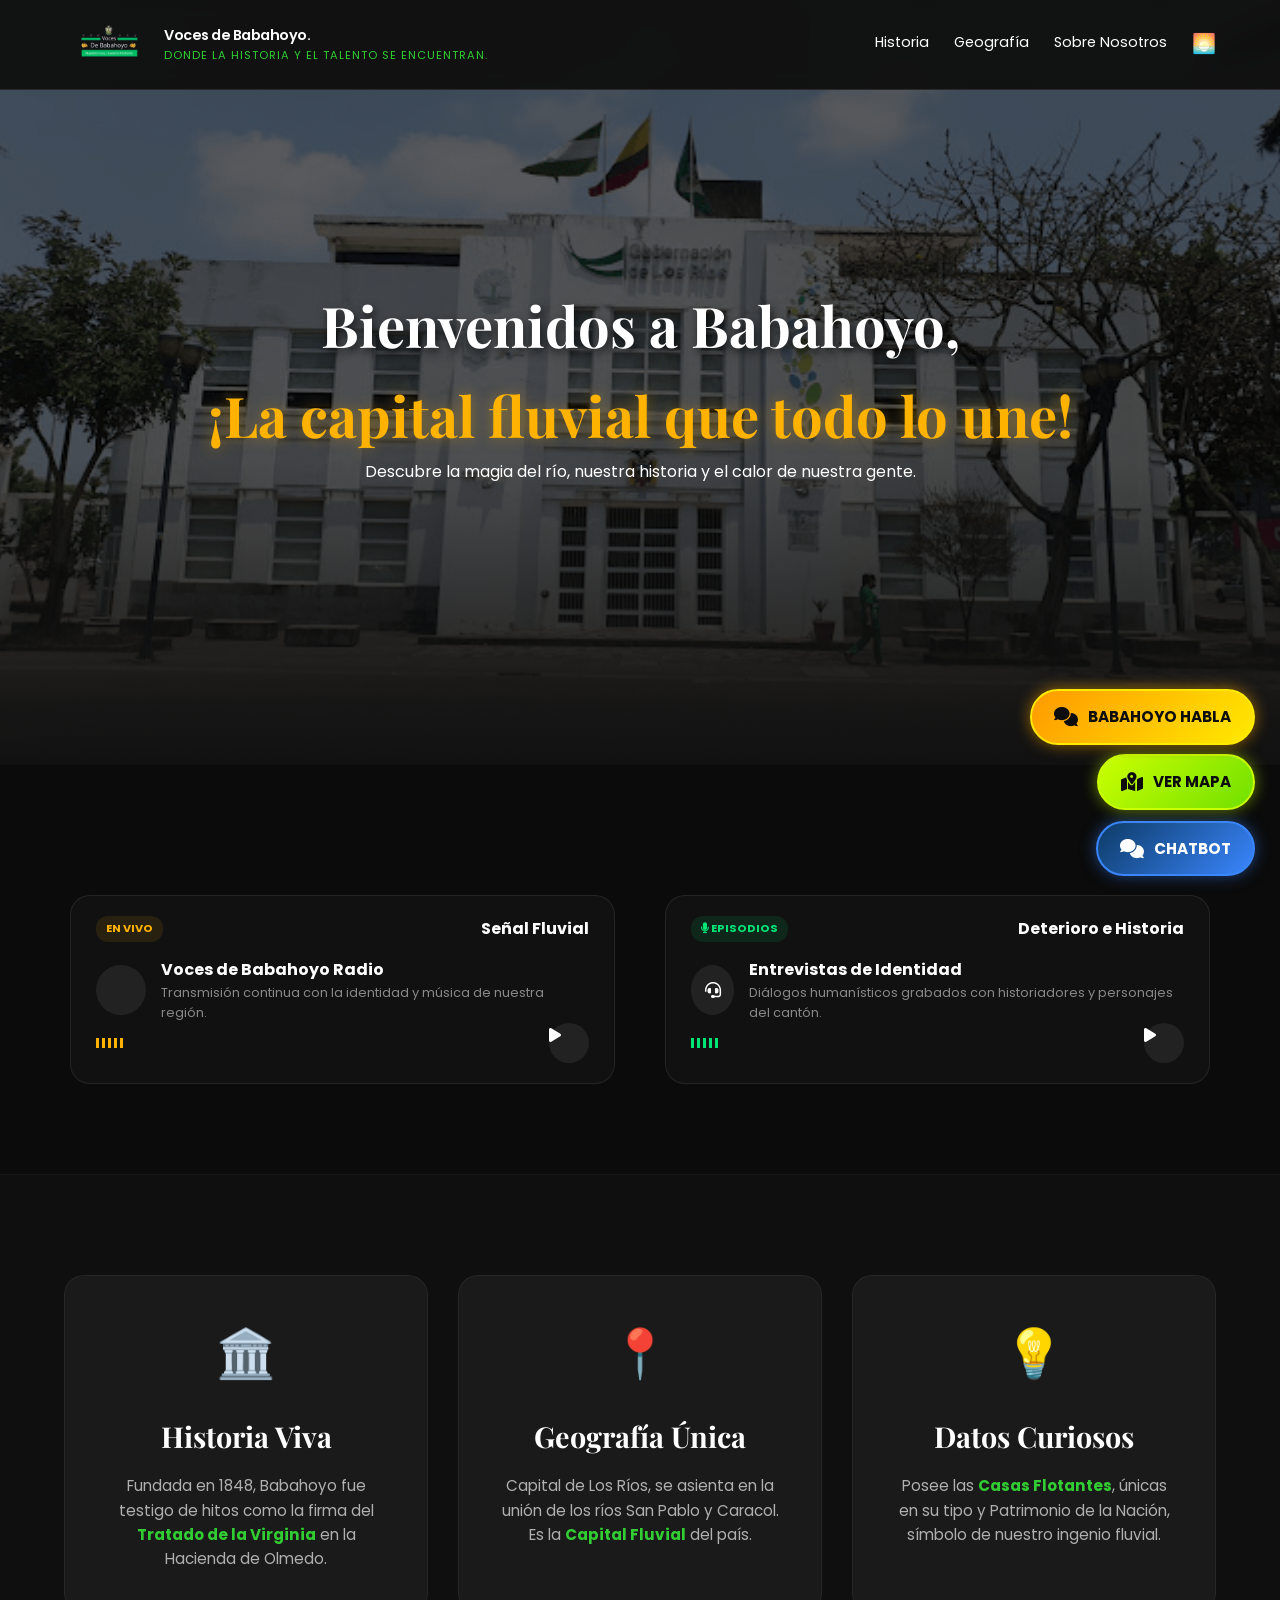
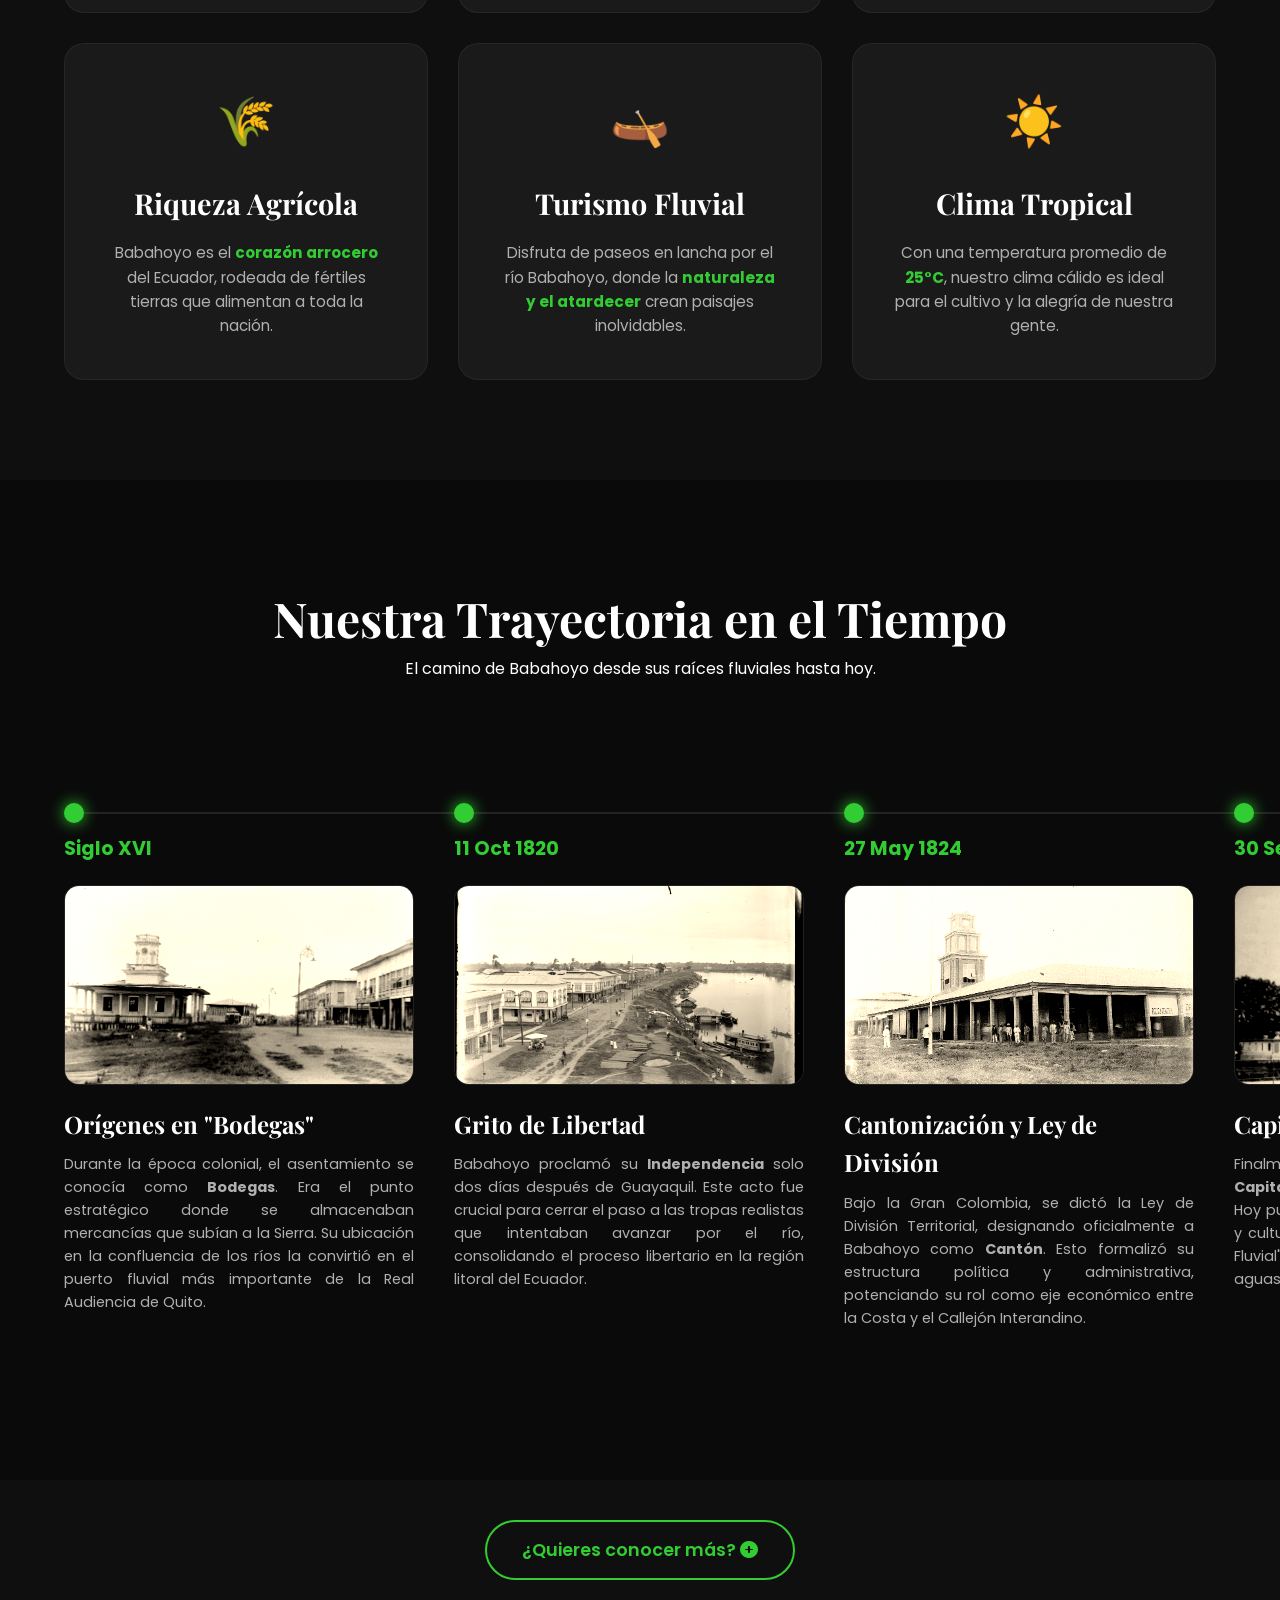
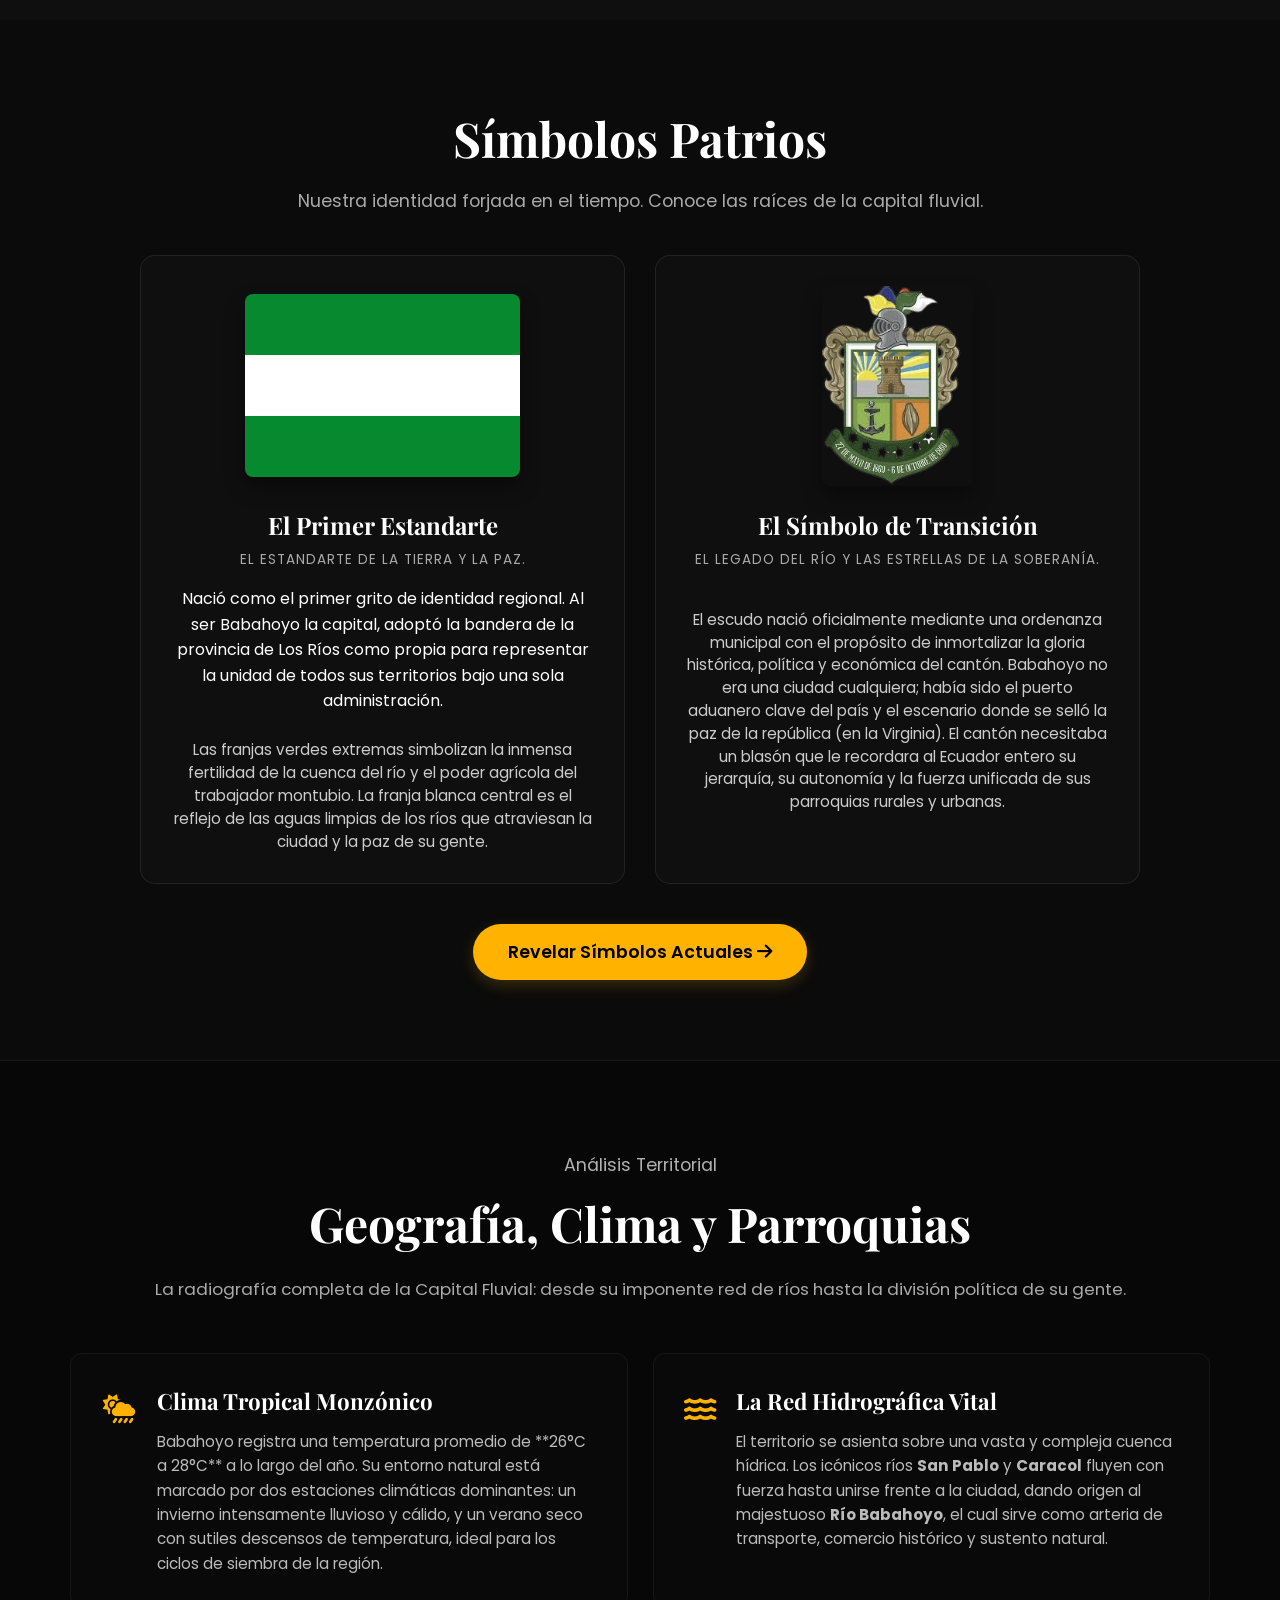
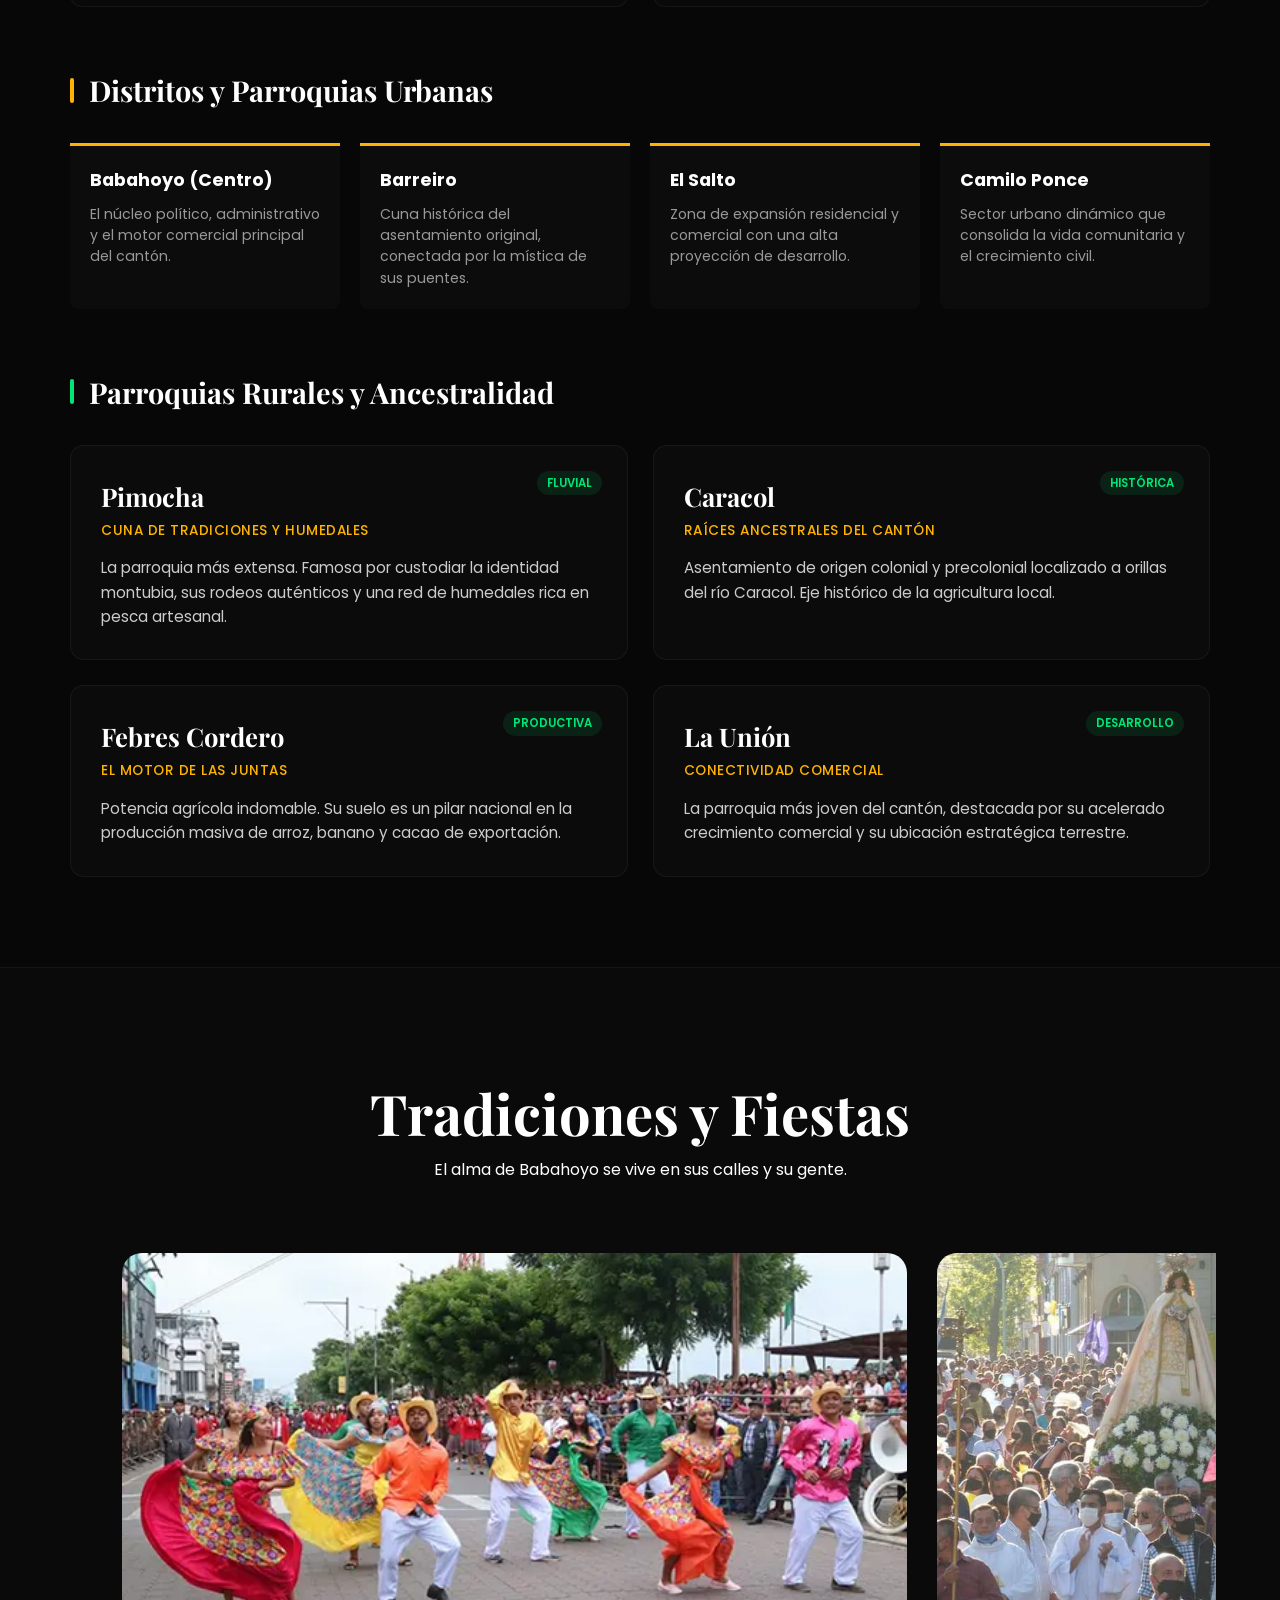
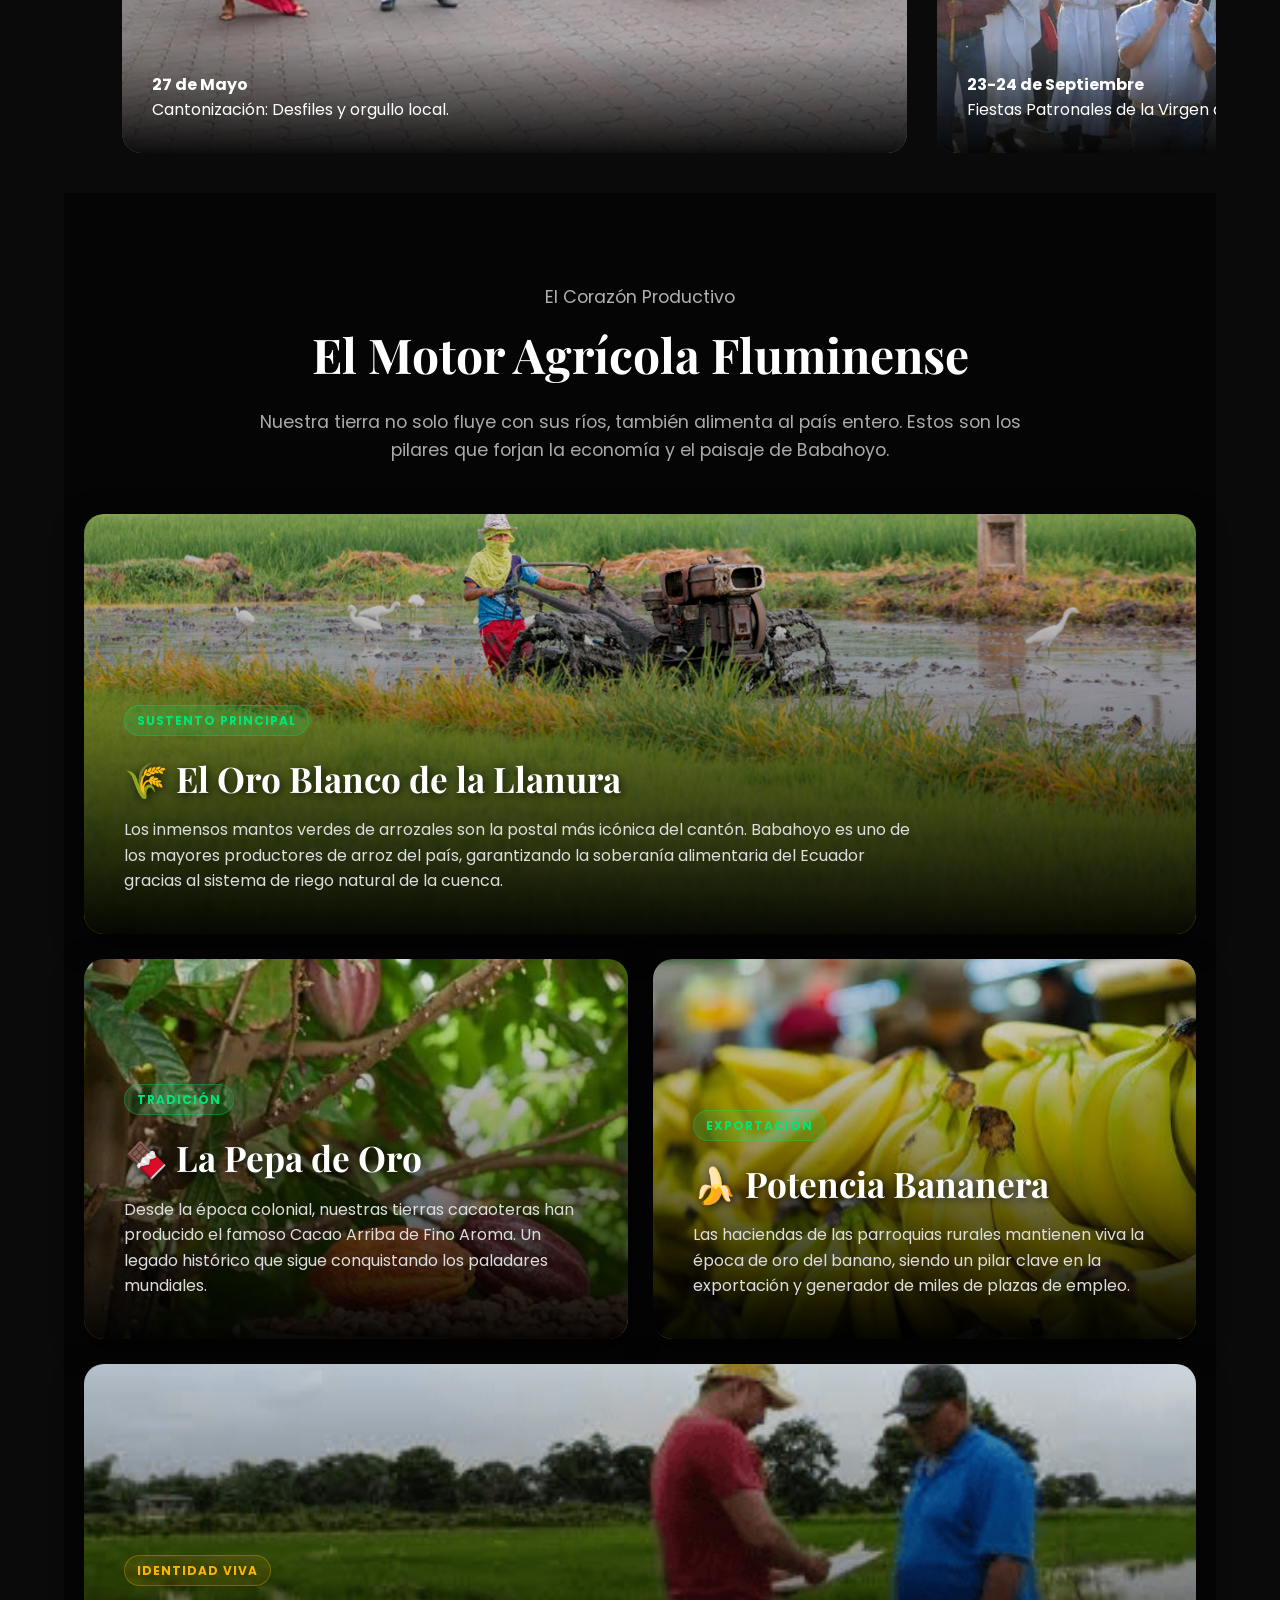
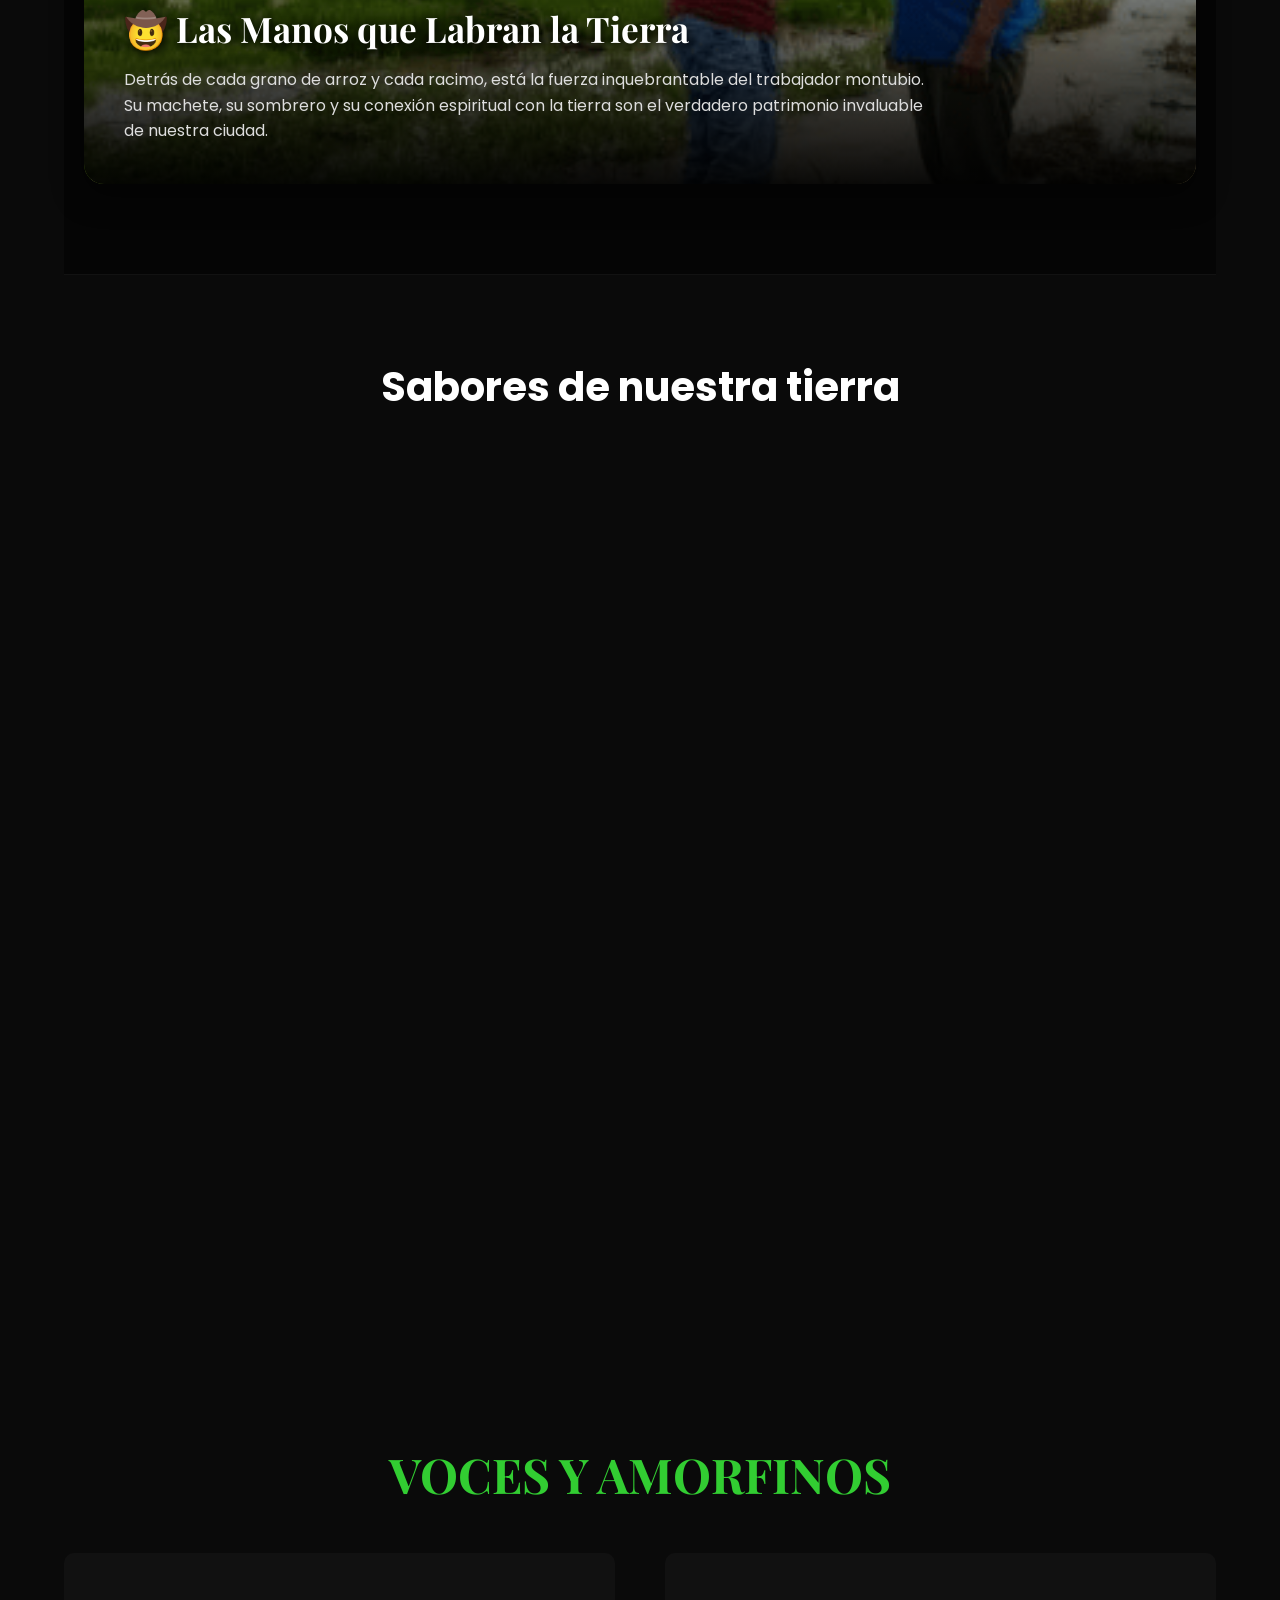
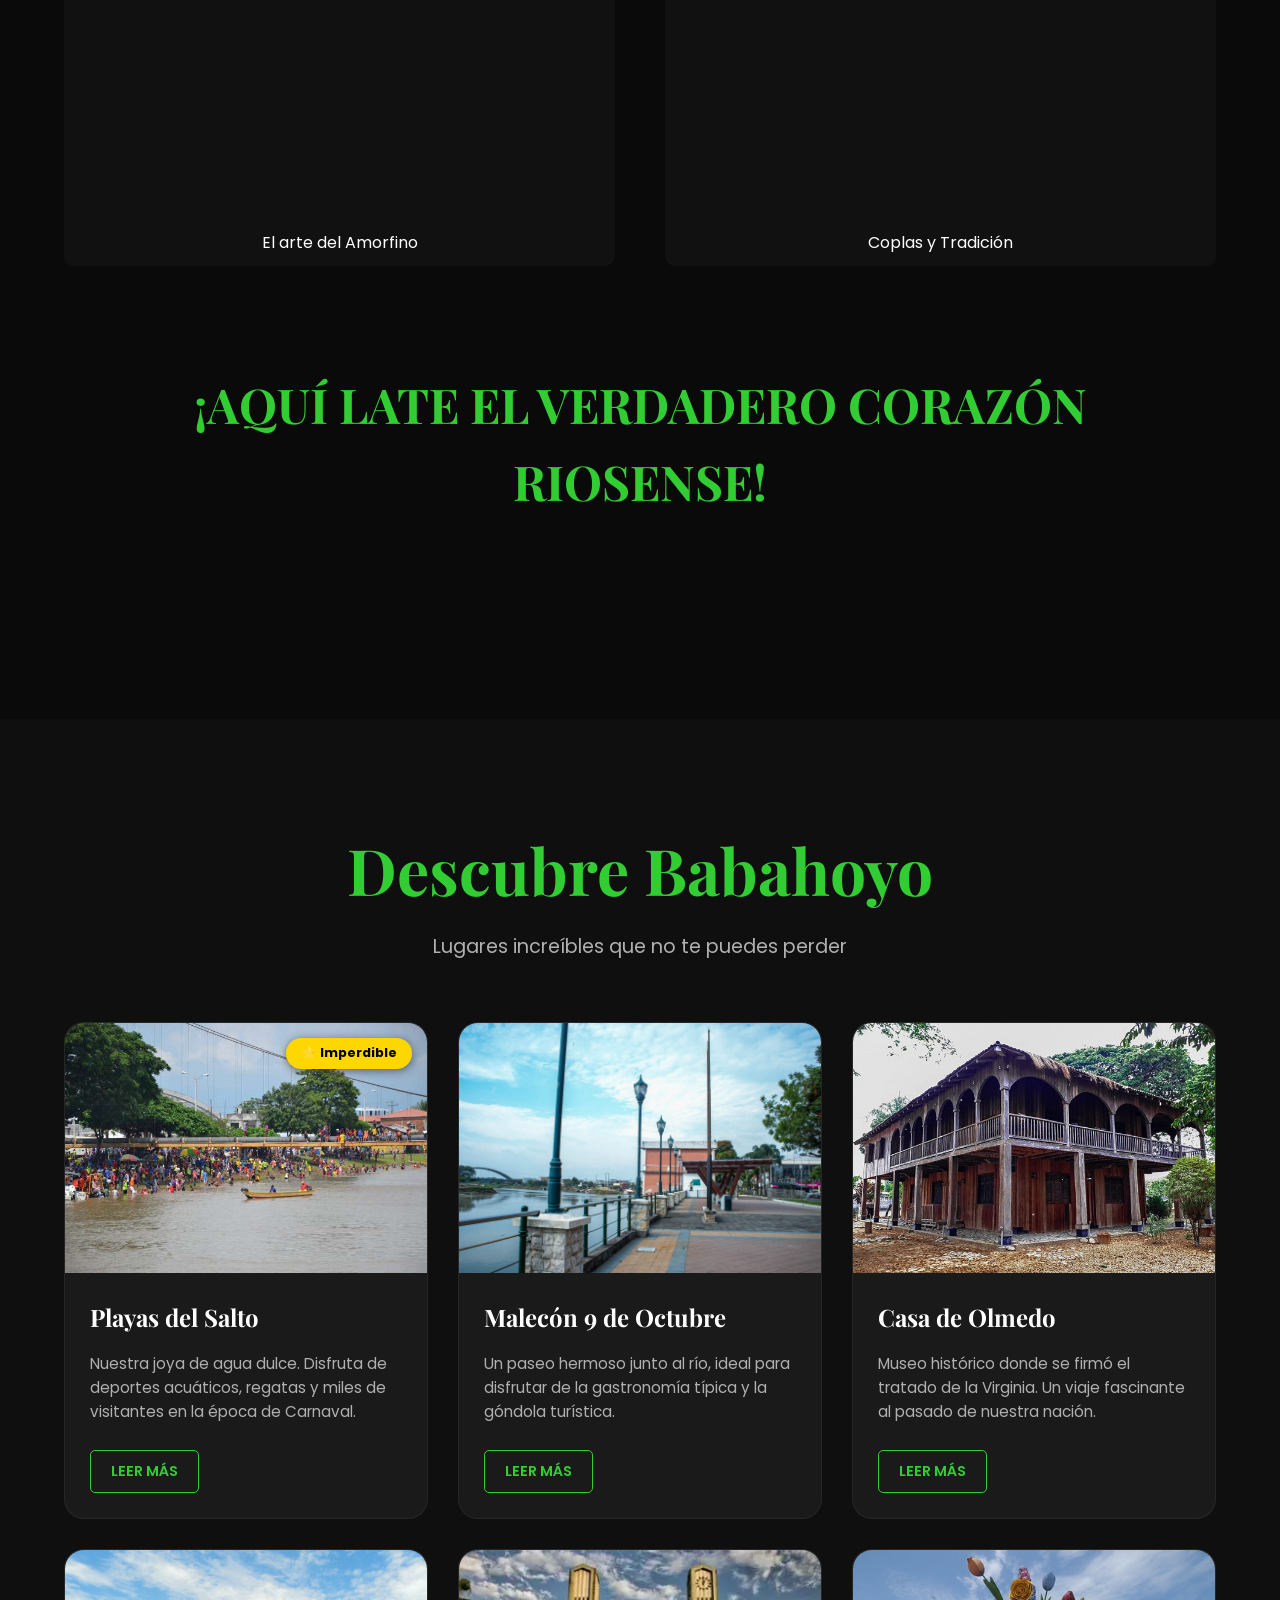
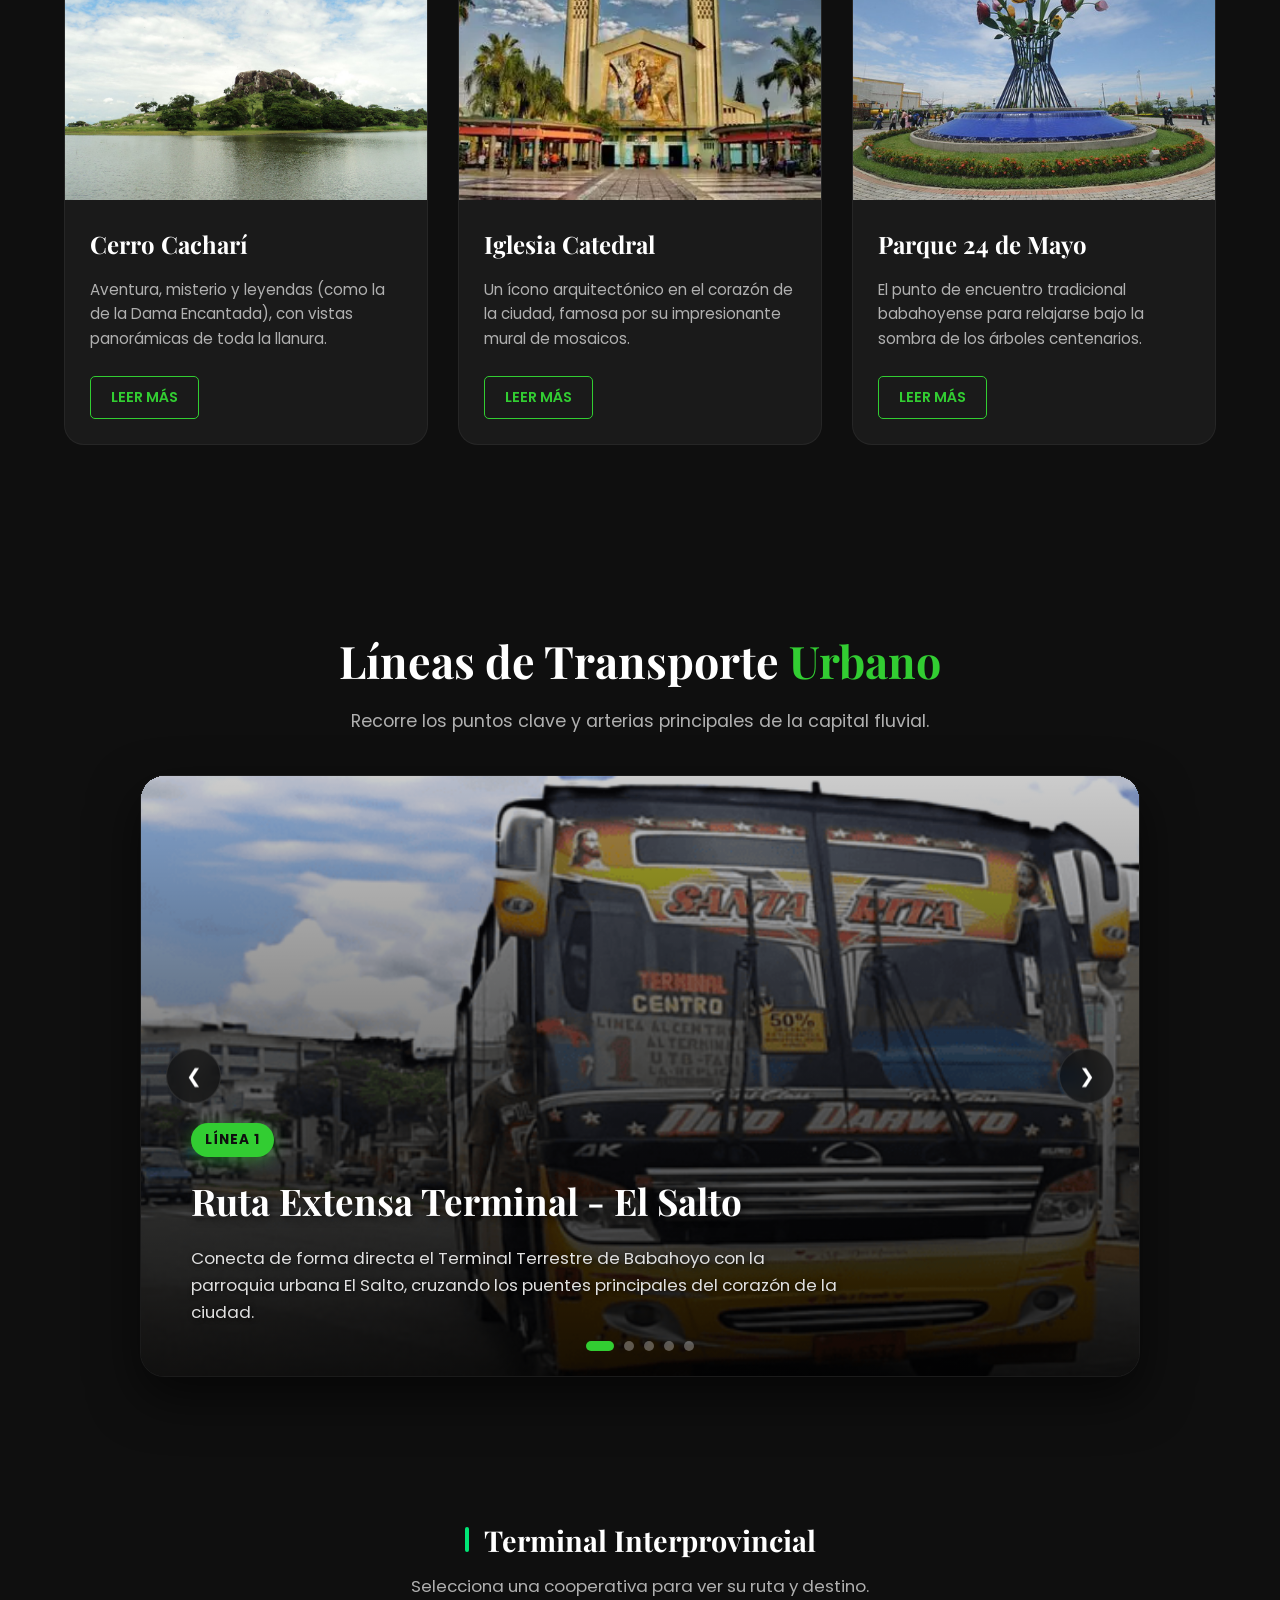
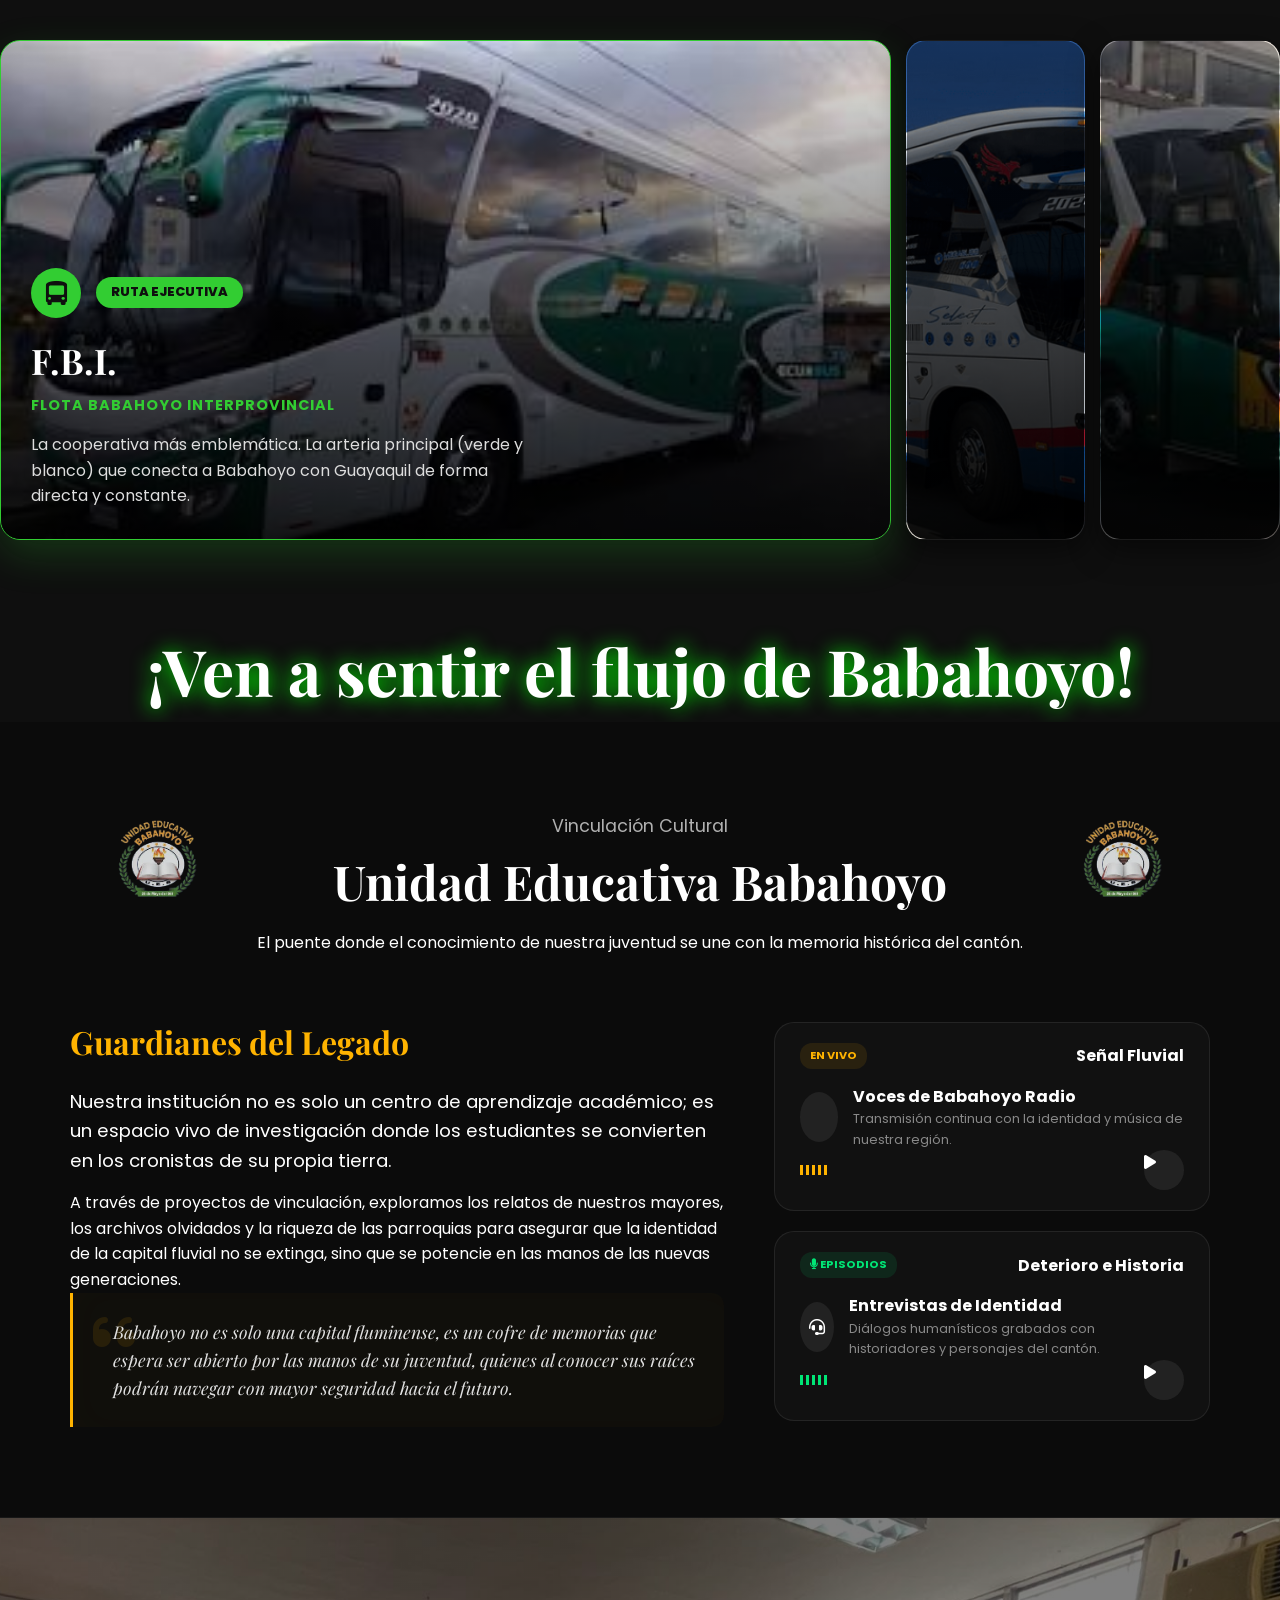
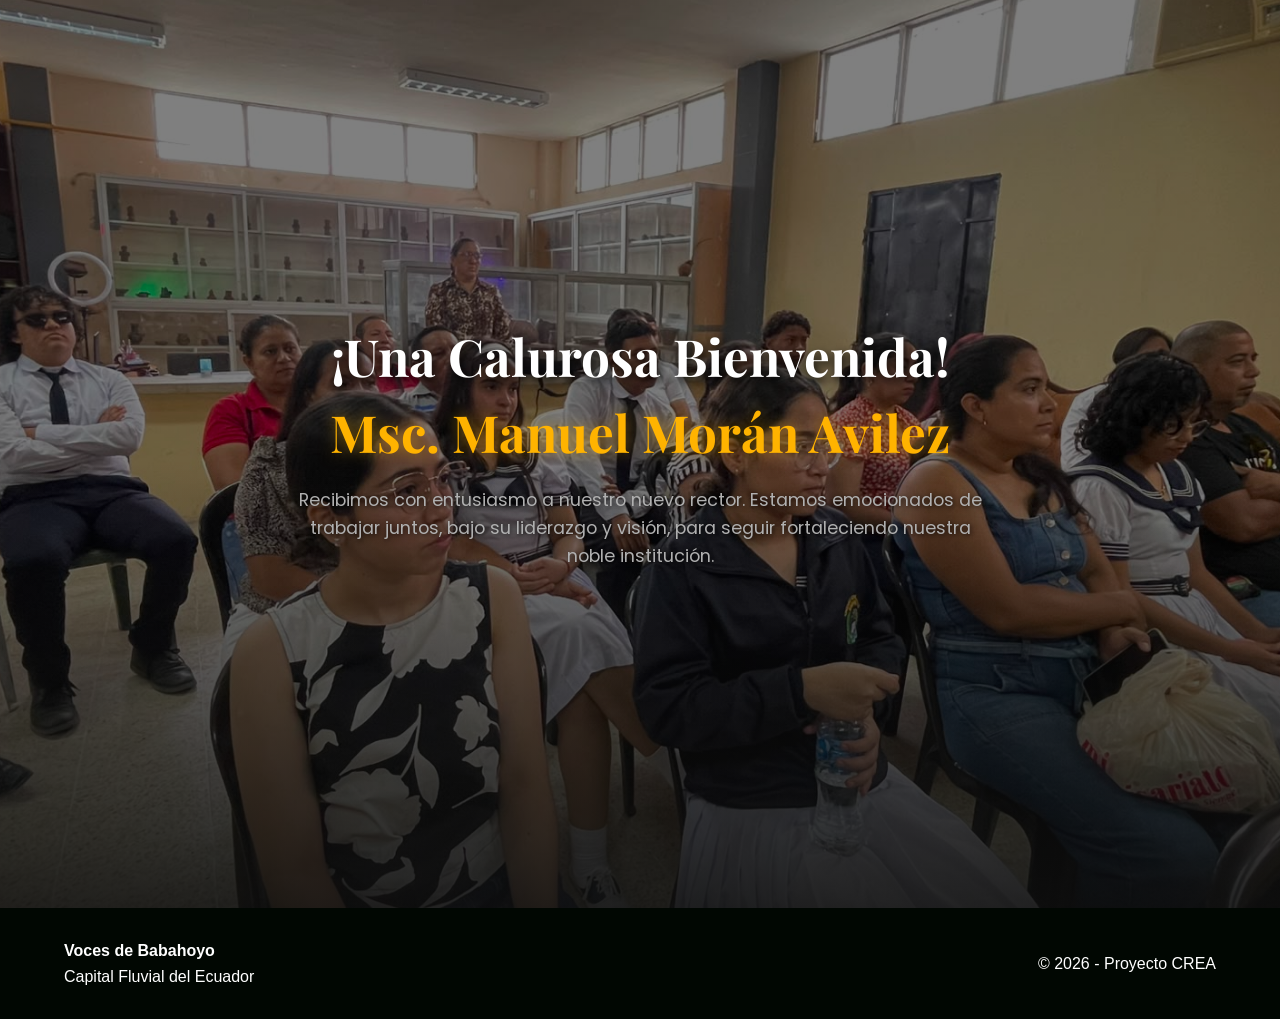
==== commit d6d63a92: "Re arquitectura de las nuevas funciones. nuevo mapa interactivo, babahoyo habla." ====
--- a/index.html
+++ b/index.html
@@ -1023,6 +1023,7 @@
 
     <button class="chatbot-btn" id="btn-abrir-chat" title="¿Tienes dudas? ¡Pregúntame!">
     <i class="fas fa-comments"></i>
+    <span>Chatbot</span>
 </button>
 
 <div class="chat-container chatbot-oculto" id="popup-chatbot">
@@ -1054,6 +1055,18 @@
     </form>
 </div>
 
+<!-- Botón Flotante Ir al Mapa -->
+<a href="sandbox map/map.html" class="btn-flotante-mapa" title="Ver Mapa Interactivo">
+    <i class="fas fa-map-marked-alt"></i>
+    <span>Ver Mapa</span>
+</a>
+
+<!-- Botón Flotante Ir a Babahoyo Habla -->
+<a href="Sandbox BH/index.html" class="btn-flotante-bh" title="Ir a Babahoyo Habla">
+    <i class="fas fa-comments"></i>
+    <span>Babahoyo Habla</span>
+</a>
+
     <footer class="main-footer">
         <div class="footer-right">
             <h4>Voces de Babahoyo</h4>
--- a/style.css
+++ b/style.css
@@ -1911,32 +1911,69 @@
 }
 
 /* ======================================================== */
-/* 1. DISEÑO DEL BOTÓN FLOTANTE                             */
+/* 1. DISEÑO DEL BOTÓN FLOTANTE (CHATBOT CÁPSULA NEÓN)      */
 /* ======================================================== */
 .chatbot-btn {
     position: fixed;
-    bottom: 24px;
-    right: 24px;
-    width: 60px;
-    height: 60px;
-    border-radius: 50%;
-    background-color: var(--primary-color);
-    color: white;
-    border: none;
-    cursor: pointer;
+    bottom: 24px;       /* Queda en la base de la columna */
+    right: 25px;
+    z-index: 999;
+
+    /* Cambiamos el tamaño fijo por padding para hacer forma de cápsula */
     display: flex;
     align-items: center;
     justify-content: center;
-    box-shadow: var(--shadow);
-    transition: transform 0.2s ease, background-color 0.2s ease;
-    z-index: 999; /* Se mantiene por encima del resto de la página */
-}
-
+    gap: 10px;
+    padding: 14px 22px;
+    width: auto;        /* Quita el ancho fijo de 60px */
+    height: auto;       /* Quita el alto fijo de 60px */
+
+    /* Tipografía alineada con las otras cápsulas */
+    font-family: 'Poppins', sans-serif;
+    font-size: 0.95rem;
+    font-weight: 700;
+    color: #ffffff;
+    text-transform: uppercase;
+
+    /* Estilo visual y degradado celeste a azul medio */
+    background: linear-gradient(135deg, #0d3b66 0%, #3a86ff 100%);
+    border: 2px solid #3a86ff;
+    border-radius: 50px; /* Bordes redondeados tipo píldora */
+
+    /* Sombra y resplandor neón */
+    box-shadow: 0 0 15px rgba(58, 134, 255, 0.5),
+                0 4px 12px rgba(0, 0, 0, 0.4);
+
+    transition: all 0.3s cubic-bezier(0.175, 0.885, 0.32, 1.275);
+    cursor: pointer;
+}
+
+/* Efecto Hover */
 .chatbot-btn:hover {
-    transform: scale(1.1);
-    background-color: var(--primary-hover);
-}
-
+    background: linear-gradient(135deg, #3a86ff 0%, #0d3b66 100%);
+    transform: translateY(-4px) scale(1.05);
+    box-shadow: 0 0 25px rgba(58, 134, 255, 0.9),
+                0 8px 20px rgba(0, 0, 0, 0.5);
+}
+
+.chatbot-btn i {
+    font-size: 1.2rem;
+    transition: transform 0.3s ease;
+}
+
+.chatbot-btn:hover i {
+    transform: scale(1.15) rotate(-8deg);
+}
+
+/* Adaptación Mobile */
+@media (max-width: 576px) {
+    .chatbot-btn {
+        bottom: 15px;
+        right: 15px;
+        padding: 12px 18px;
+        font-size: 0.85rem;
+    }
+}
 /* ======================================================== */
 /* 2. DISEÑO DE LA VENTANA DE CHAT Y ESTADOS DINÁMICOS      */
 /* ======================================================== */
@@ -2454,4 +2491,130 @@
     align-self: flex-start;
     font-style: italic;
     border-bottom-left-radius: 2px;
+}
+
+/* ==========================================
+   🗺️ BOTÓN FLOTANTE FIJO - VERDE LIMA NEÓN
+   ========================================== */
+.btn-flotante-mapa {
+    /* Fijado en la pantalla */
+    position: fixed;
+    bottom: 90px;       /* Distancia desde abajo para que no se pegue al borde */
+    right: 25px;        /* Distancia desde la derecha para que quede flotando entero */
+    z-index: 9999;      /* Asegura que siempre esté por encima de todo */
+
+    /* Diseño y Maquetado */
+    display: flex;
+    align-items: center;
+    justify-content: center;
+    gap: 10px;
+    padding: 14px 22px;
+    
+    /* Tipografía y Colores */
+    font-family: 'Poppins', sans-serif;
+    font-size: 0.95rem;
+    font-weight: 700;
+    color: #0d0d0d;
+    text-decoration: none;
+    text-transform: uppercase;
+    
+    /* Fondo Neón */
+    background: linear-gradient(135deg, #ccff00 0%, #70e000 100%);
+    border: 2px solid #ccff00;
+    border-radius: 50px;
+    
+    /* Brillo Neón */
+    box-shadow: 0 0 15px rgba(204, 255, 0, 0.5),
+                0 4px 12px rgba(0, 0, 0, 0.4);
+    
+    transition: all 0.3s cubic-bezier(0.175, 0.885, 0.32, 1.275);
+    cursor: pointer;
+}
+
+/* Efecto Hover */
+.btn-flotante-mapa:hover {
+    background: linear-gradient(135deg, #70e000 0%, #ccff00 100%);
+    transform: translateY(-4px) scale(1.05);
+    box-shadow: 0 0 25px rgba(204, 255, 0, 0.9),
+                0 8px 20px rgba(0, 0, 0, 0.5);
+}
+
+/* Animación del ícono */
+.btn-flotante-mapa i {
+    font-size: 1.2rem;
+}
+
+.btn-flotante-mapa:hover i {
+    transform: rotate(-12deg);
+}
+
+/* Adaptación para pantallas pequeñas (Celulares) */
+@media (max-width: 576px) {
+    .btn-flotante-mapa {
+        bottom: 15px;
+        right: 15px;
+        padding: 12px 18px;
+        font-size: 0.85rem;
+    }
+}
+
+/* ==========================================================
+   💬 BOTÓN FLOTANTE - BABAHOYO HABLA (NARANJA Y AMARILLO)
+   ========================================================== */
+.btn-flotante-bh {
+    position: fixed;
+    bottom: 155px;      /* 👈 Queda encima del botón verde (mapa) */
+    right: 25px;        /* Misma alineación a la derecha */
+    z-index: 9999;      /* Por encima de otros elementos */
+
+    display: flex;
+    align-items: center;
+    justify-content: center;
+    gap: 10px;
+    padding: 14px 22px;
+    
+    font-family: 'Poppins', sans-serif;
+    font-size: 0.95rem;
+    font-weight: 700;
+    color: #0d0d0d;
+    text-decoration: none;
+    text-transform: uppercase;
+    
+    /* Fondo Degradado Naranja / Amarillo Neón */
+    background: linear-gradient(135deg, #ff9900 0%, #ffea00 100%);
+    border: 2px solid #ffea00;
+    border-radius: 50px;
+    
+    /* Brillo Neón Naranja/Amarillo */
+    box-shadow: 0 0 15px rgba(255, 170, 0, 0.6),
+                0 4px 12px rgba(0, 0, 0, 0.4);
+    
+    transition: all 0.3s cubic-bezier(0.175, 0.885, 0.32, 1.275);
+    cursor: pointer;
+}
+
+/* Efecto Hover */
+.btn-flotante-bh:hover {
+    background: linear-gradient(135deg, #ffea00 0%, #ff9900 100%);
+    transform: translateY(-4px) scale(1.05);
+    box-shadow: 0 0 25px rgba(255, 200, 0, 0.9),
+                0 8px 20px rgba(0, 0, 0, 0.5);
+}
+
+.btn-flotante-bh i {
+    font-size: 1.2rem;
+}
+
+.btn-flotante-bh:hover i {
+    transform: scale(1.15) rotate(-8deg);
+}
+
+/* Adaptación Mobile */
+@media (max-width: 576px) {
+    .btn-flotante-bh {
+        bottom: 130px;
+        right: 15px;
+        padding: 12px 18px;
+        font-size: 0.85rem;
+    }
 }
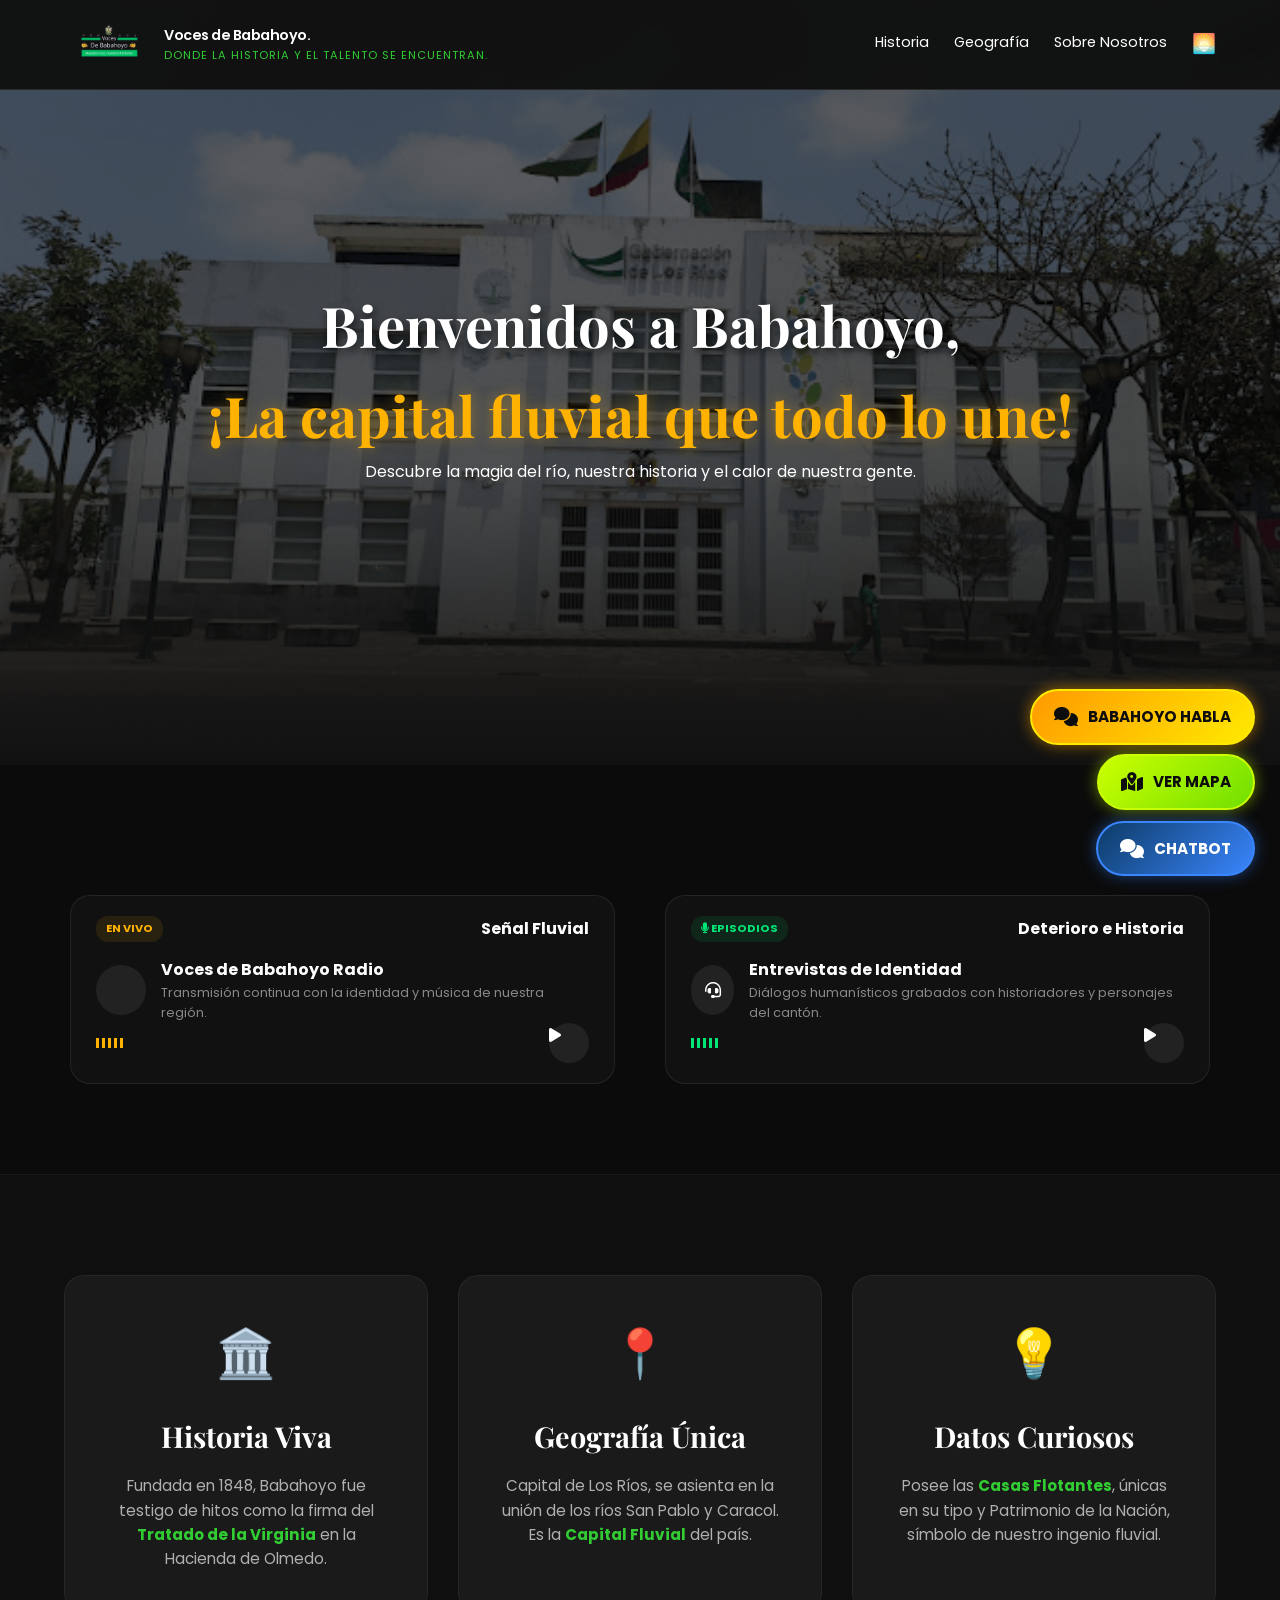
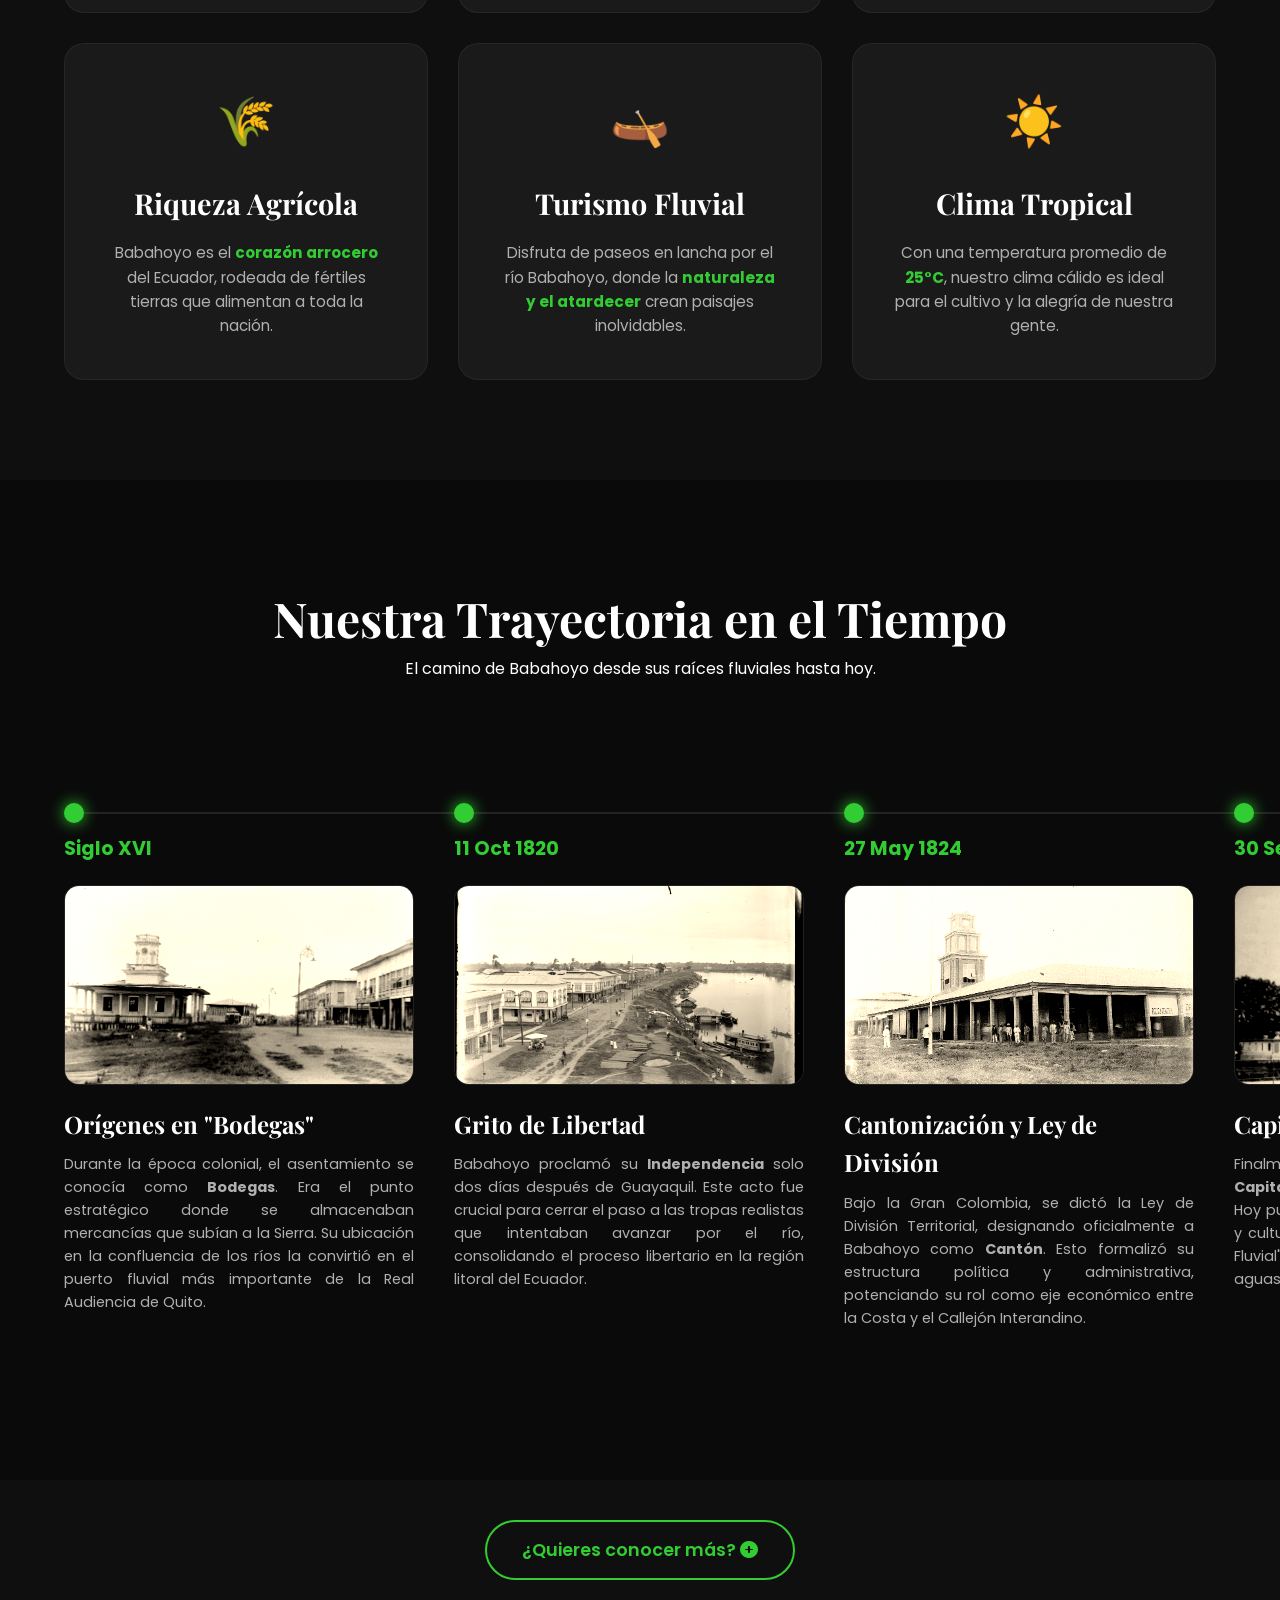
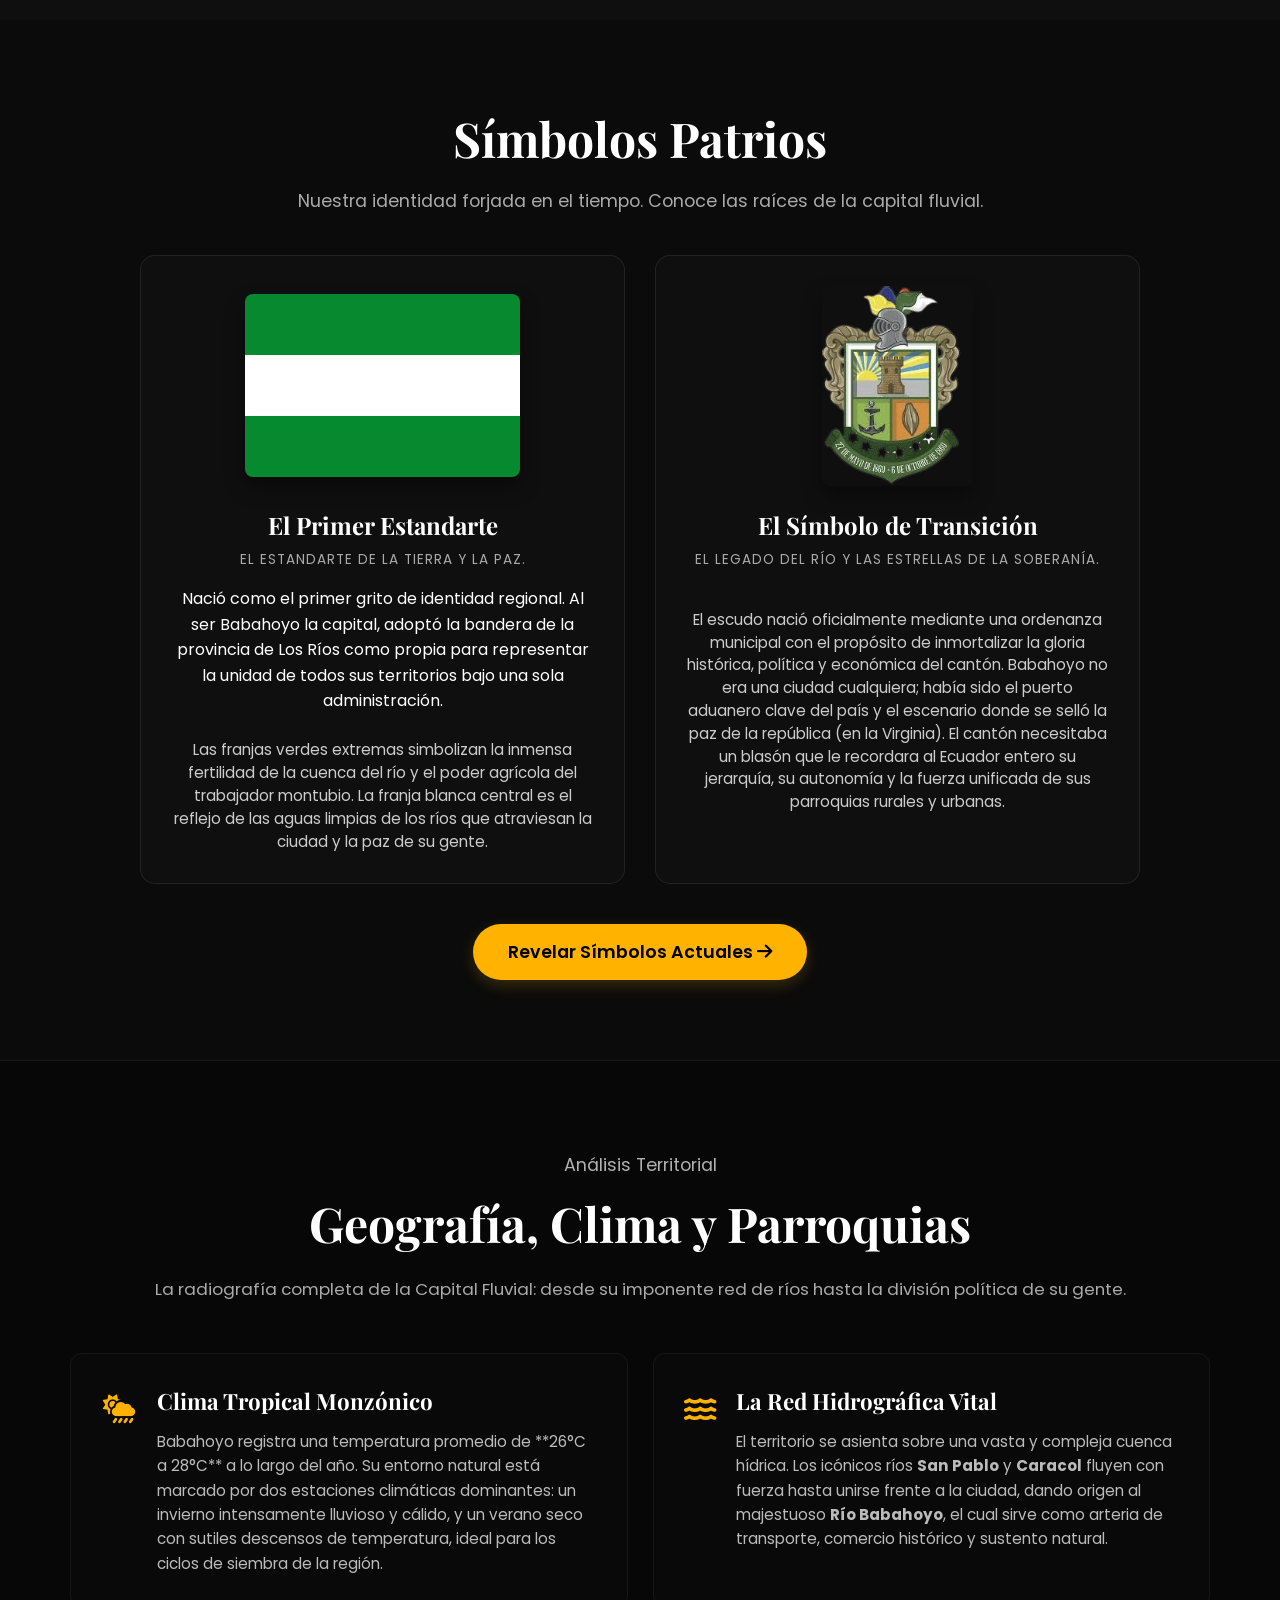
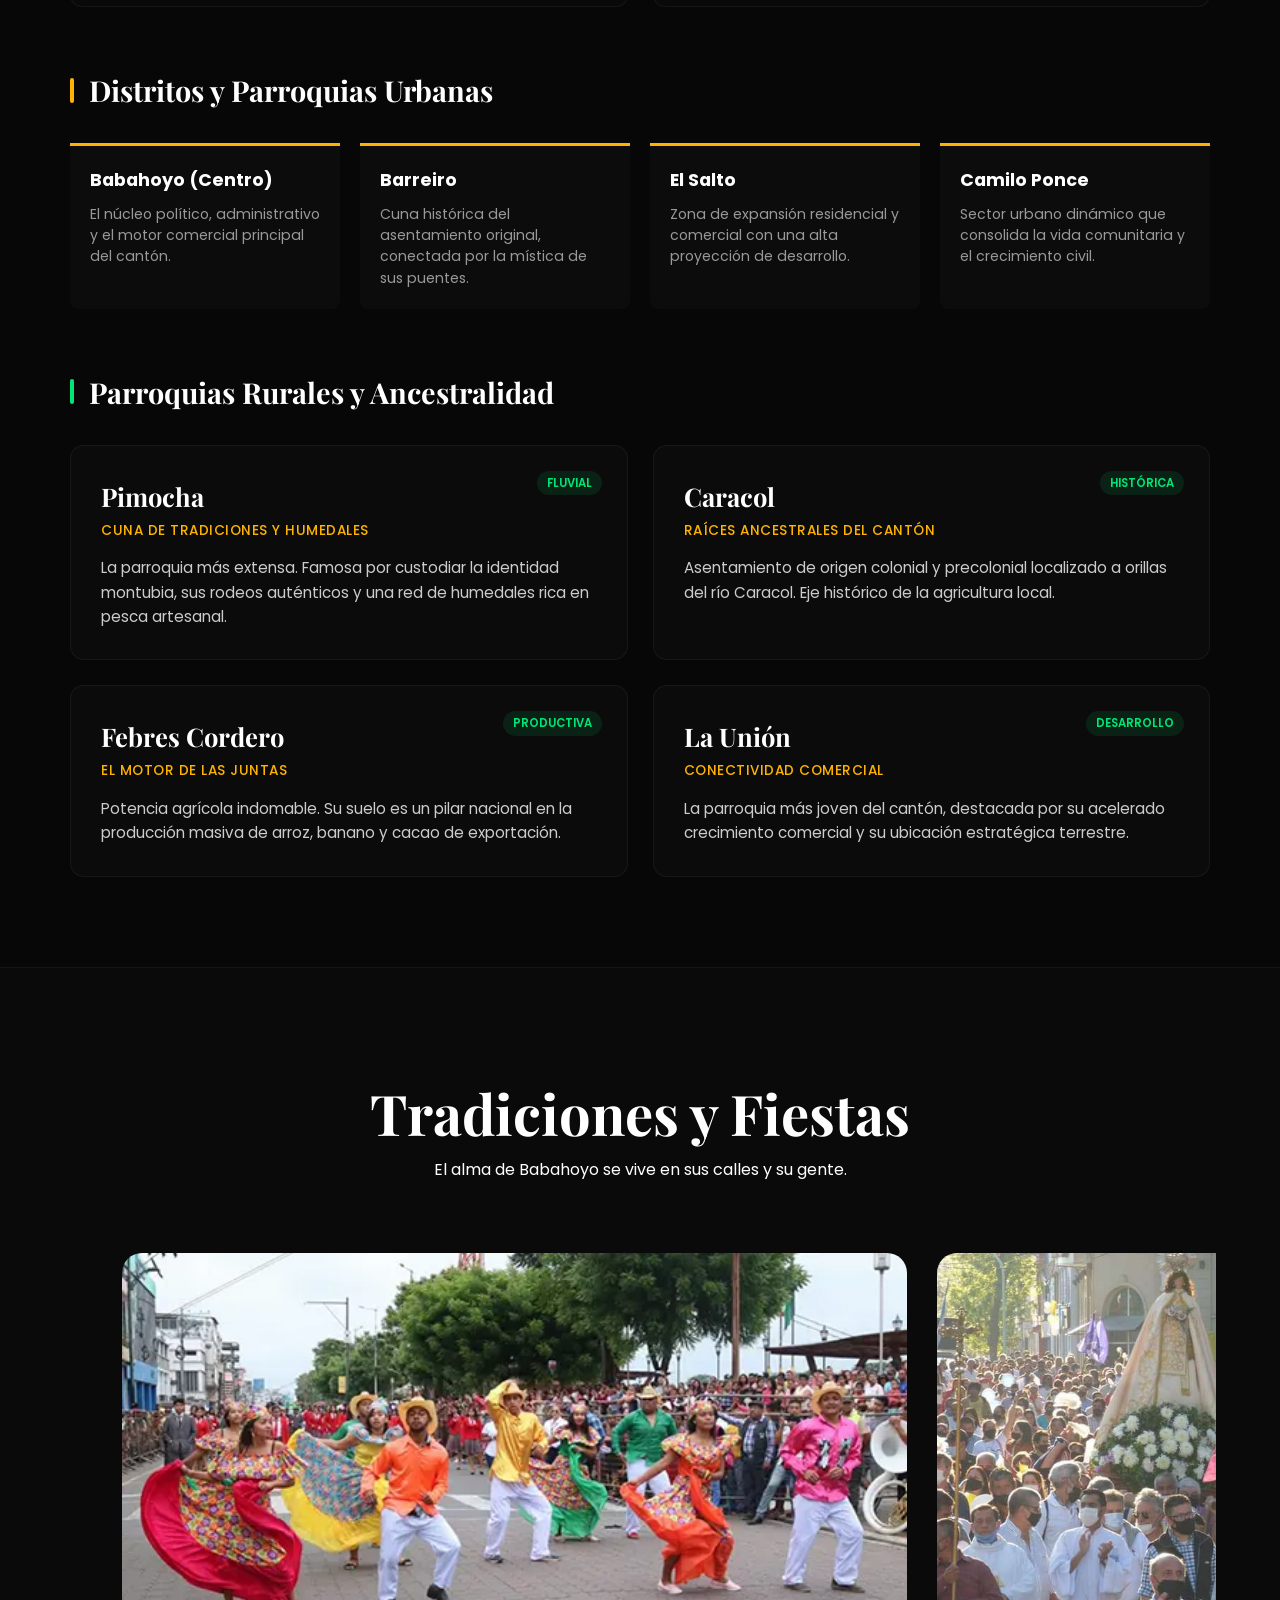
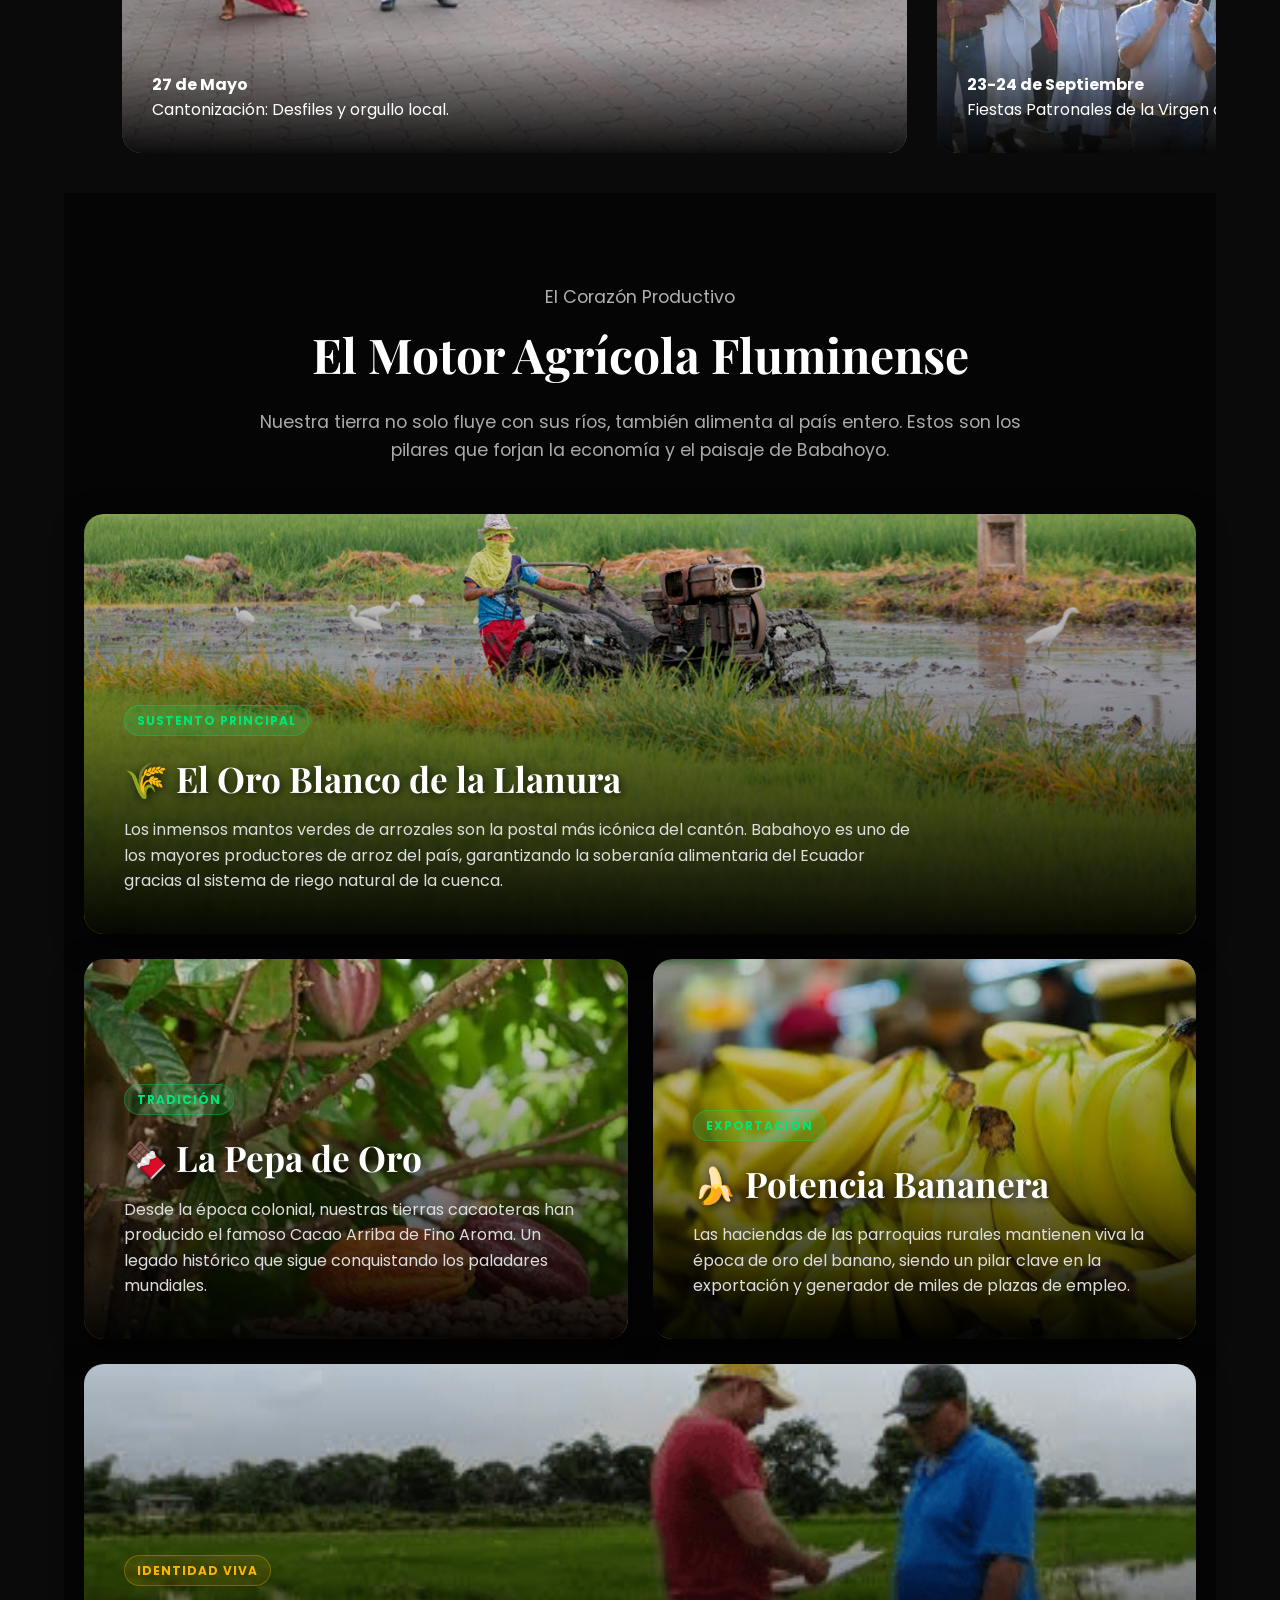
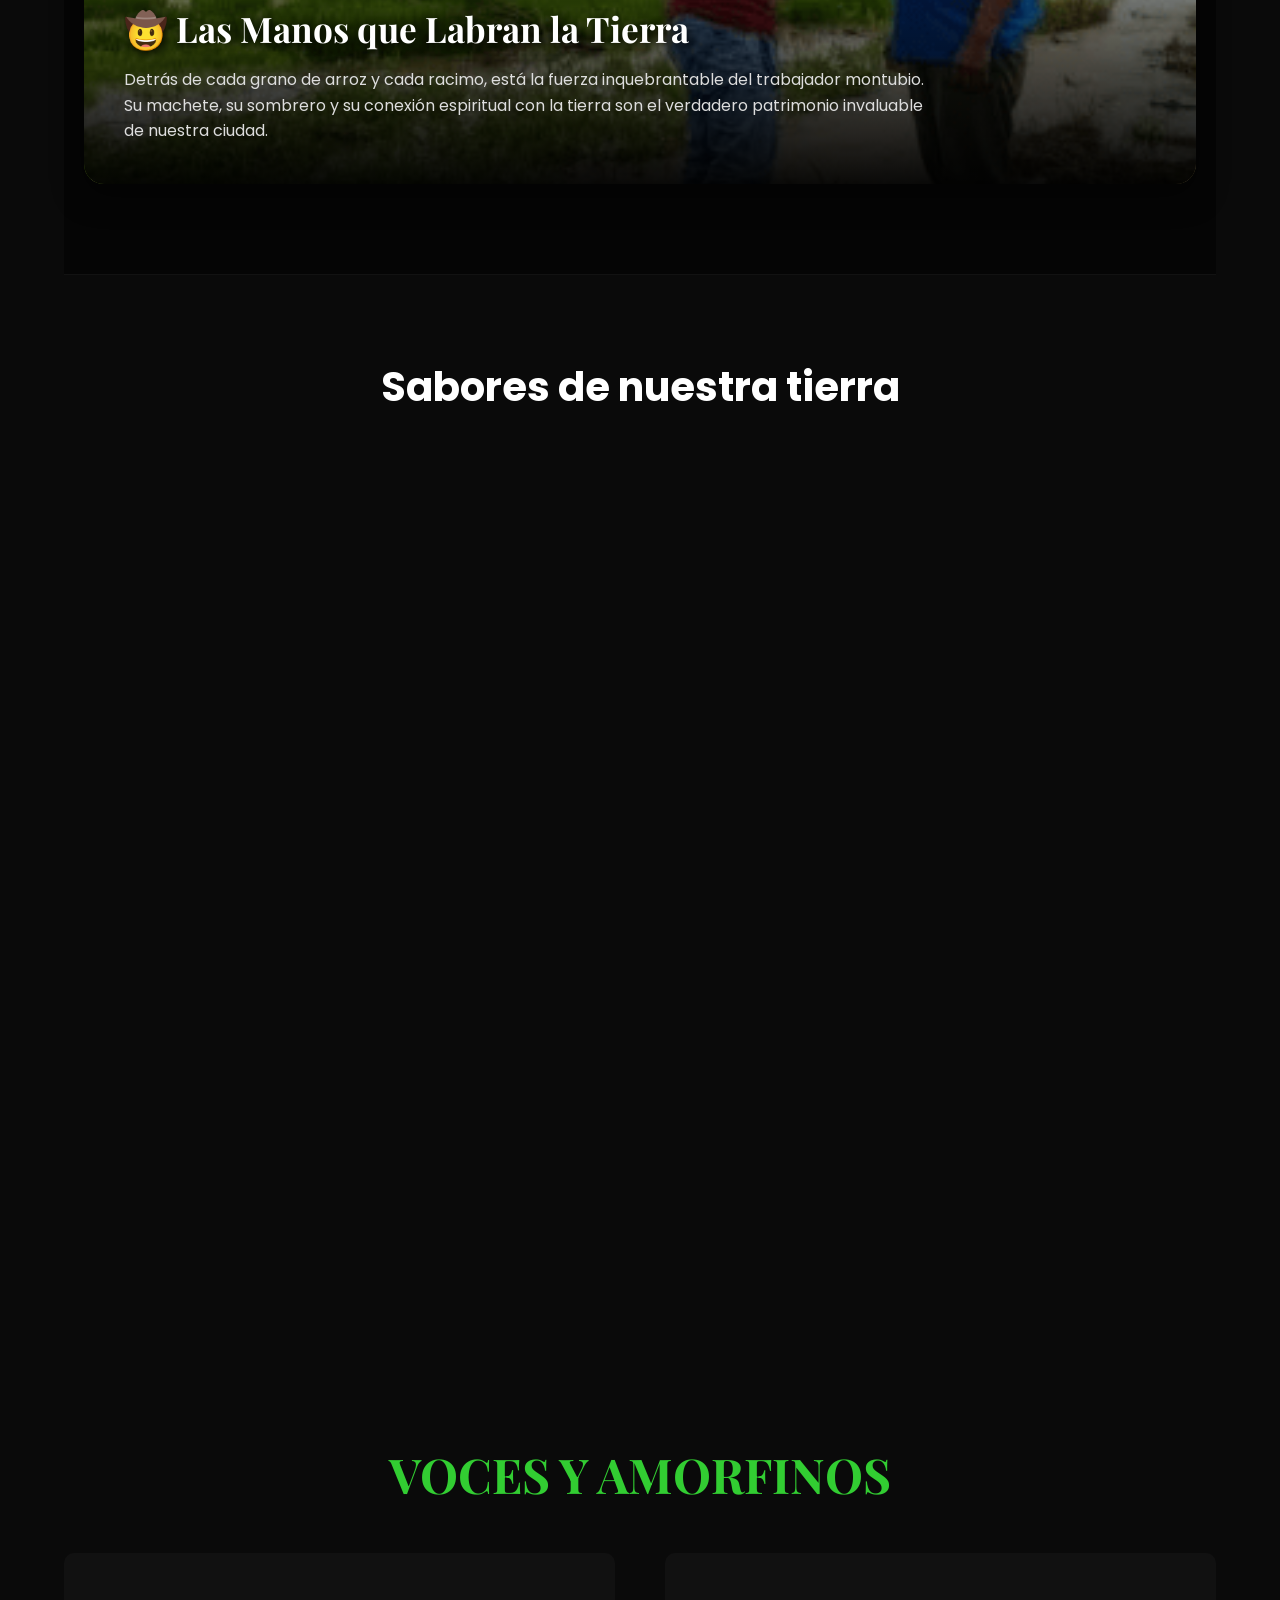
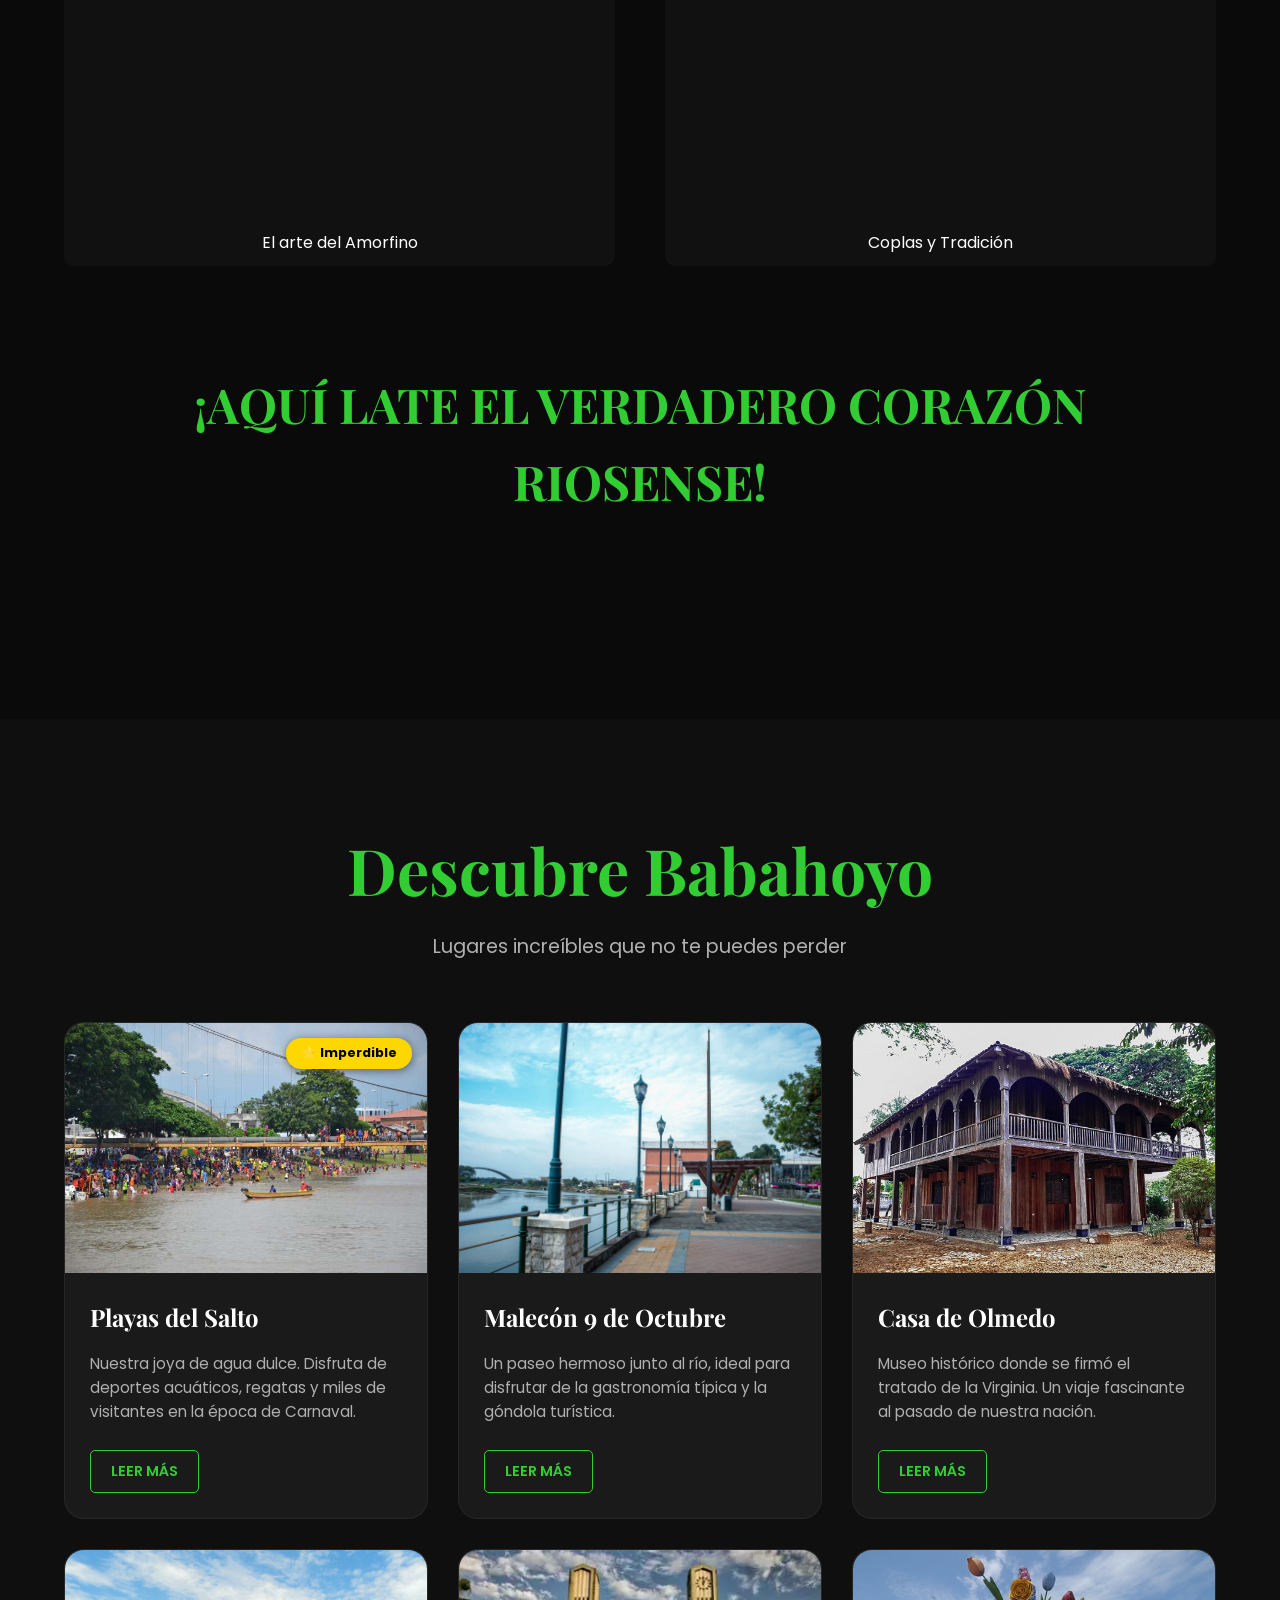
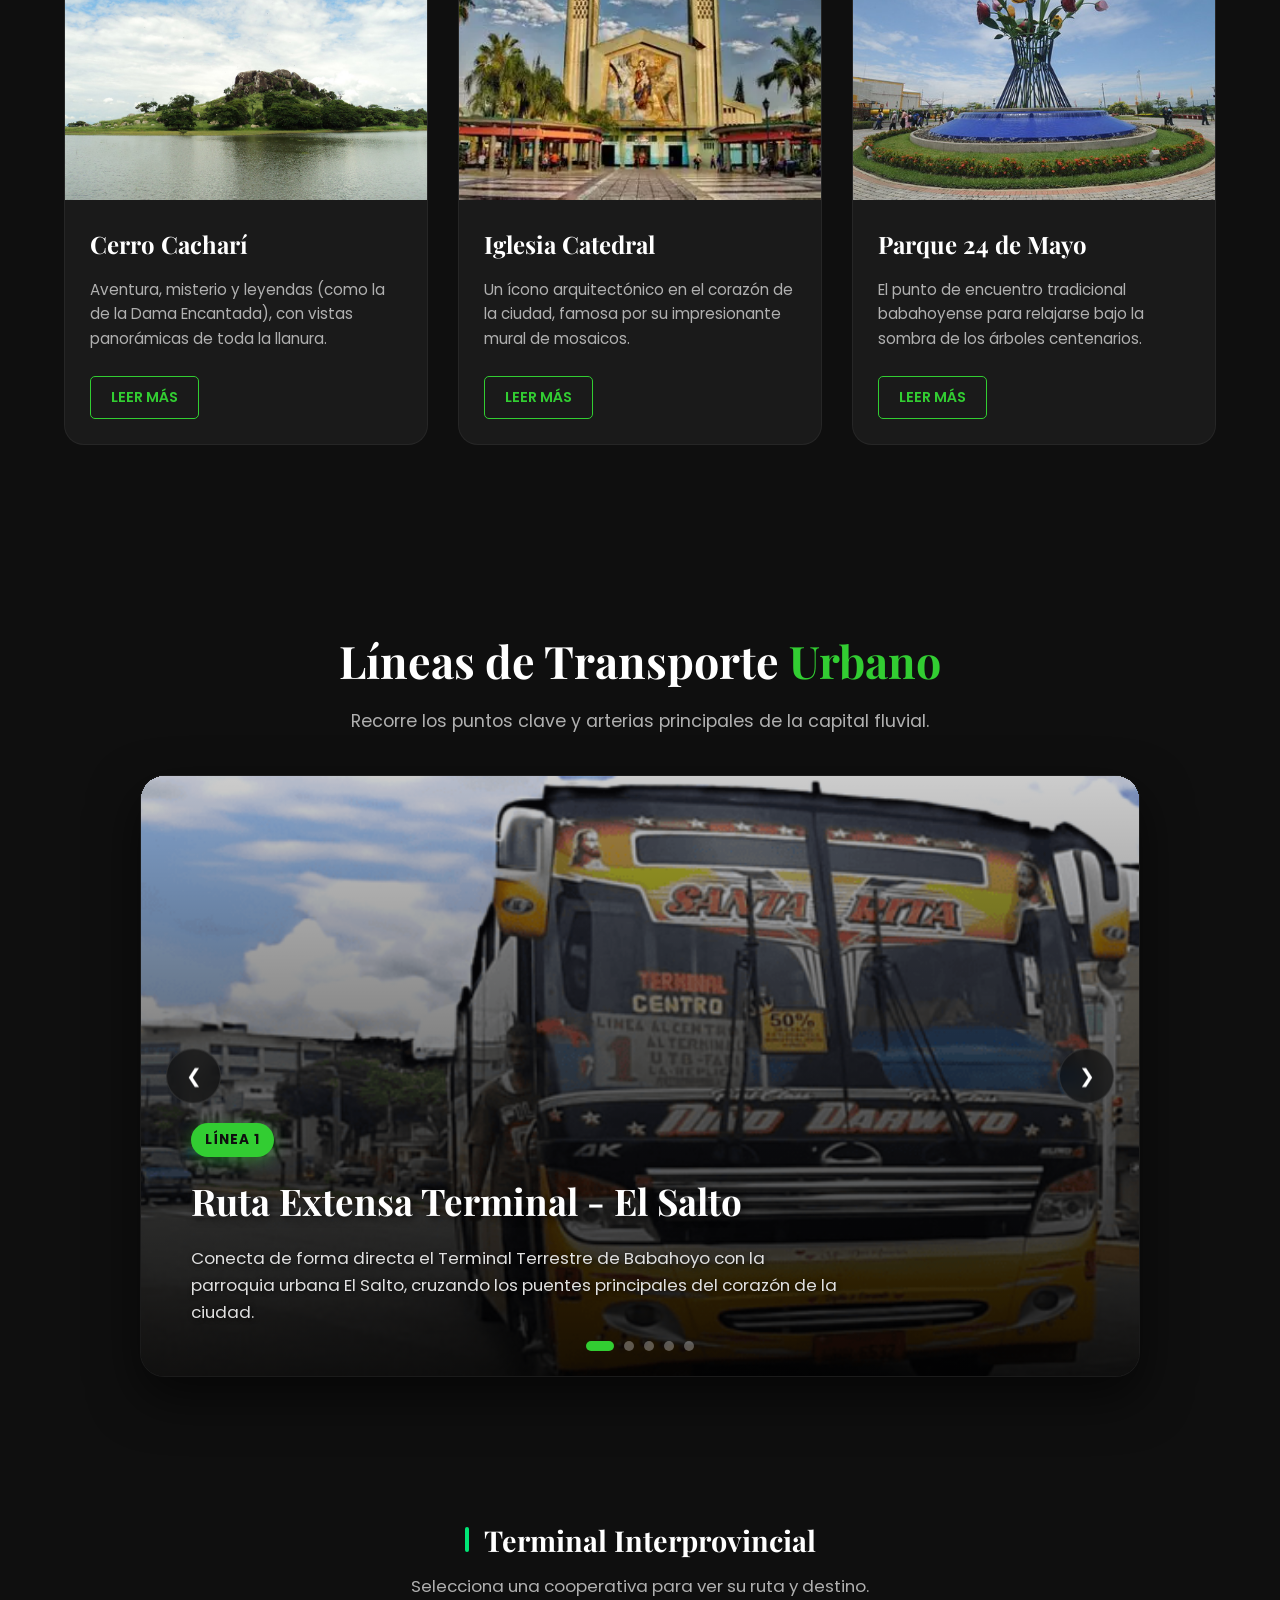
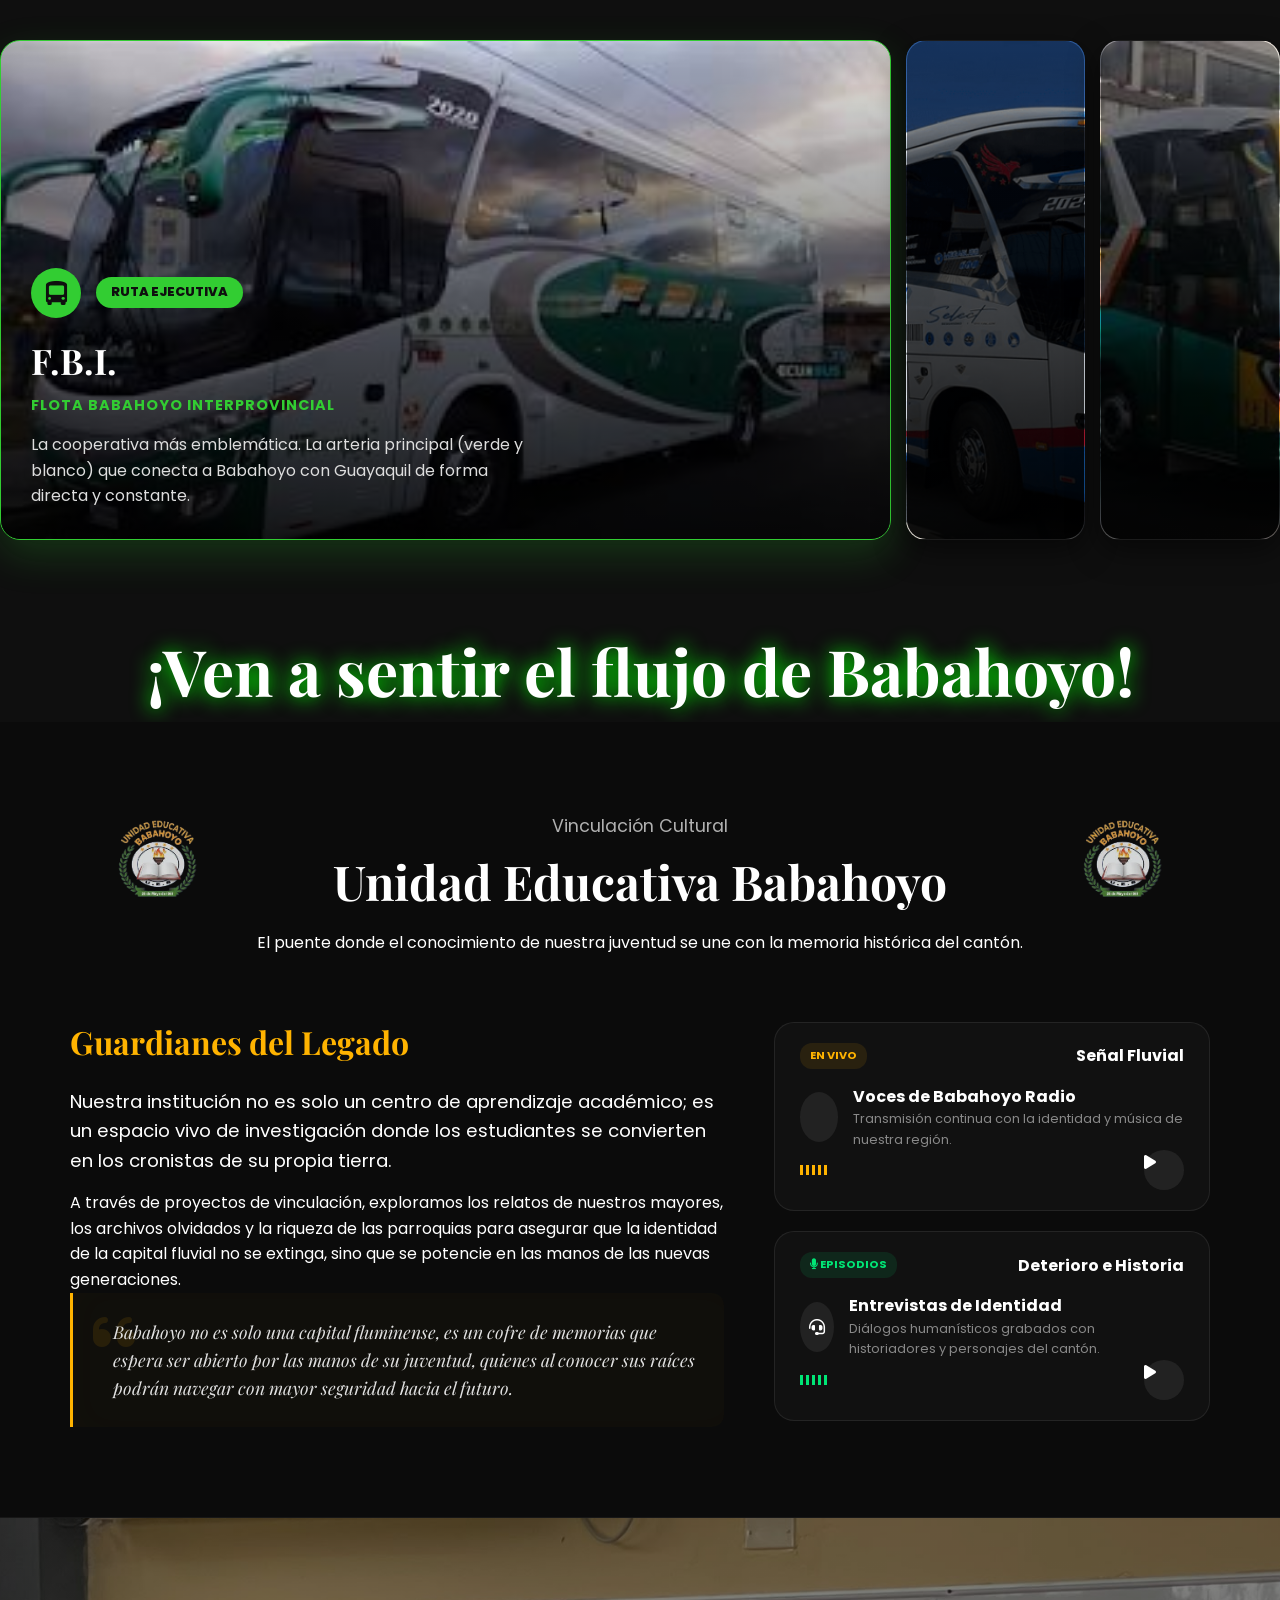
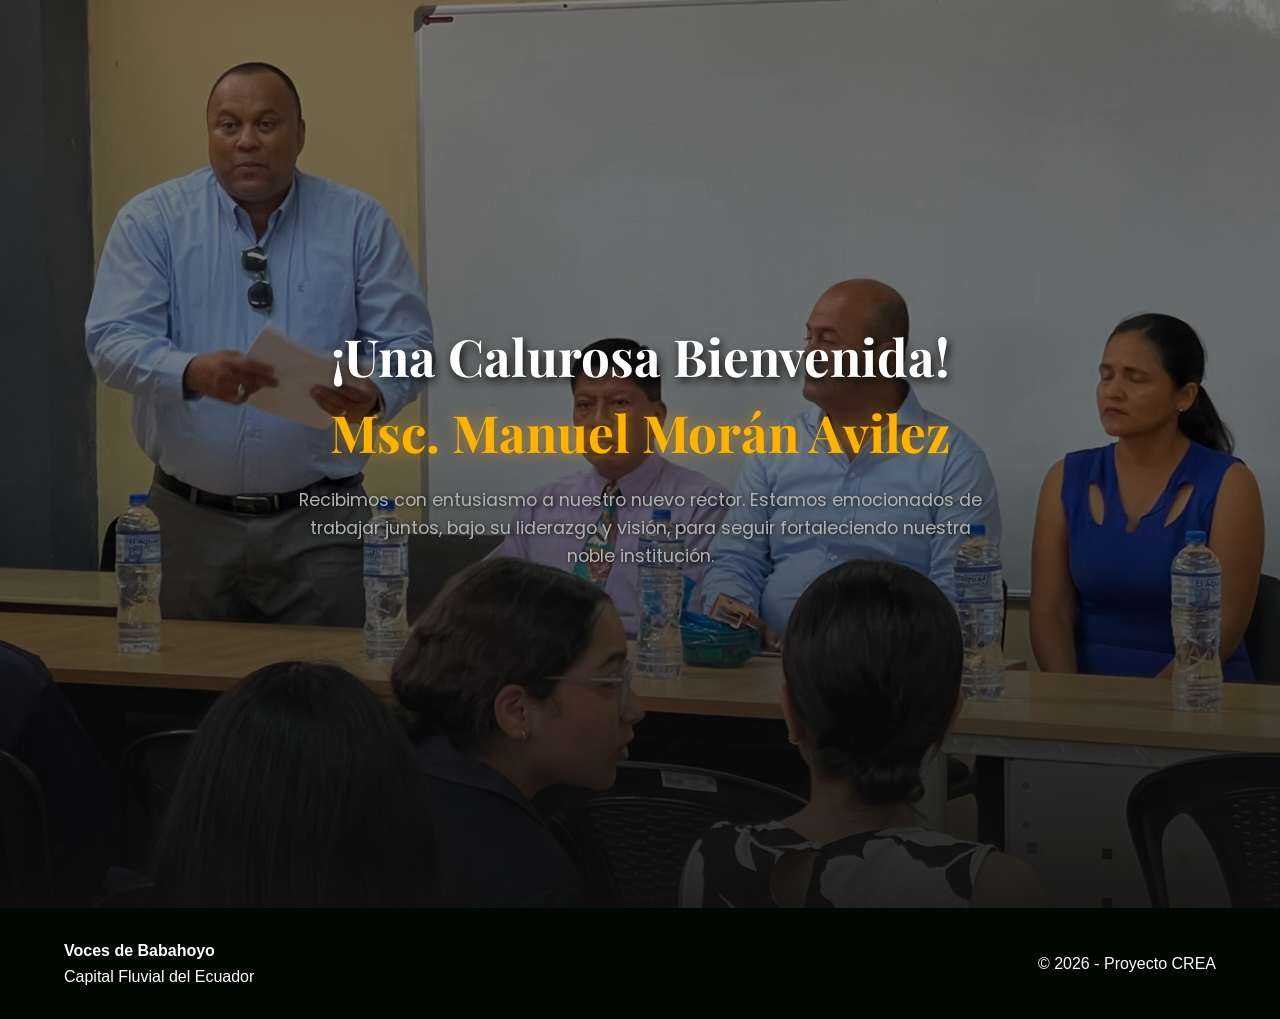
==== commit 6f4779fc: "cambios en el prompt y respuesta de BICAR EDU" ====
--- a/index.html
+++ b/index.html
@@ -2,6 +2,8 @@
 <html lang="es">
 
 <head>
+    <link rel="icon" href="data:,">
+    <script src="https://cdn.jsdelivr.net/npm/marked/marked.min.js"></script>
     <meta charset="UTF-8">
     <meta name="viewport" content="width=device-width, initial-scale=1.0">
     <title>Voces de Babahoyo | Capital Fluvial</title>
--- a/style.css
+++ b/style.css
@@ -1915,32 +1915,30 @@
 /* ======================================================== */
 .chatbot-btn {
     position: fixed;
-    bottom: 24px;       /* Queda en la base de la columna */
+    bottom: 24px;
     right: 25px;
     z-index: 999;
 
-    /* Cambiamos el tamaño fijo por padding para hacer forma de cápsula */
     display: flex;
     align-items: center;
     justify-content: center;
     gap: 10px;
     padding: 14px 22px;
-    width: auto;        /* Quita el ancho fijo de 60px */
-    height: auto;       /* Quita el alto fijo de 60px */
-
-    /* Tipografía alineada con las otras cápsulas */
+    
+    /* LA MAGIA: El botón se adapta a su contenido, no a la pantalla */
+    width: max-content; 
+    height: auto;       
+
     font-family: 'Poppins', sans-serif;
     font-size: 0.95rem;
     font-weight: 700;
     color: #ffffff;
     text-transform: uppercase;
 
-    /* Estilo visual y degradado celeste a azul medio */
     background: linear-gradient(135deg, #0d3b66 0%, #3a86ff 100%);
     border: 2px solid #3a86ff;
-    border-radius: 50px; /* Bordes redondeados tipo píldora */
-
-    /* Sombra y resplandor neón */
+    border-radius: 50px; 
+
     box-shadow: 0 0 15px rgba(58, 134, 255, 0.5),
                 0 4px 12px rgba(0, 0, 0, 0.4);
 
@@ -1948,7 +1946,6 @@
     cursor: pointer;
 }
 
-/* Efecto Hover */
 .chatbot-btn:hover {
     background: linear-gradient(135deg, #3a86ff 0%, #0d3b66 100%);
     transform: translateY(-4px) scale(1.05);
@@ -1965,15 +1962,7 @@
     transform: scale(1.15) rotate(-8deg);
 }
 
-/* Adaptación Mobile */
-@media (max-width: 576px) {
-    .chatbot-btn {
-        bottom: 15px;
-        right: 15px;
-        padding: 12px 18px;
-        font-size: 0.85rem;
-    }
-}
+
 /* ======================================================== */
 /* 2. DISEÑO DE LA VENTANA DE CHAT Y ESTADOS DINÁMICOS      */
 /* ======================================================== */
@@ -2414,13 +2403,9 @@
     border-radius: 15px !important;
   }
   .chatbot-btn {
-    width: 50px !important;
-    height: 50px !important;
+    /* ELIMINADO: width: 50px y height: 50px forzados */
     bottom: 15px !important;
     right: 15px !important;
-  }
-  .chatbot-btn span {
-    font-size: 24px !important;
   }
 }
 
@@ -2501,7 +2486,7 @@
     position: fixed;
     bottom: 90px;       /* Distancia desde abajo para que no se pegue al borde */
     right: 25px;        /* Distancia desde la derecha para que quede flotando entero */
-    z-index: 9999;      /* Asegura que siempre esté por encima de todo */
+    z-index: 20;      /* Asegura que siempre esté por encima de todo */
 
     /* Diseño y Maquetado */
     display: flex;
@@ -2548,16 +2533,6 @@
     transform: rotate(-12deg);
 }
 
-/* Adaptación para pantallas pequeñas (Celulares) */
-@media (max-width: 576px) {
-    .btn-flotante-mapa {
-        bottom: 15px;
-        right: 15px;
-        padding: 12px 18px;
-        font-size: 0.85rem;
-    }
-}
-
 /* ==========================================================
    💬 BOTÓN FLOTANTE - BABAHOYO HABLA (NARANJA Y AMARILLO)
    ========================================================== */
@@ -2565,7 +2540,7 @@
     position: fixed;
     bottom: 155px;      /* 👈 Queda encima del botón verde (mapa) */
     right: 25px;        /* Misma alineación a la derecha */
-    z-index: 9999;      /* Por encima de otros elementos */
+    z-index: 15;      /* Por encima de otros elementos */
 
     display: flex;
     align-items: center;
@@ -2609,12 +2584,41 @@
     transform: scale(1.15) rotate(-8deg);
 }
 
-/* Adaptación Mobile */
+
+/* Reemplaza tu media query de 576px por este */
 @media (max-width: 576px) {
+    
+    /* Achicamos la "cápsula" proporcionalmente para móviles */
+    .chatbot-btn,
+    .btn-flotante-mapa,
     .btn-flotante-bh {
-        bottom: 130px;
-        right: 15px;
-        padding: 12px 18px;
-        font-size: 0.85rem;
+        padding: 10px 18px !important;
+        font-size: 0.75rem !important; /* Letra más pequeña y legible */
+        gap: 8px !important;
+    }
+
+    /* Si usas span adentro para el texto, forzamos también su tamaño */
+    .chatbot-btn span,
+    .btn-flotante-mapa span,
+    .btn-flotante-bh span {
+        font-size: 0.75rem !important;
+    }
+
+    /* NIVEL 1: El Chatbot en la base */
+    .chatbot-btn {
+        bottom: 20px !important; 
+        right: 15px !important;
+    }
+
+    /* NIVEL 2: El Mapa interactivo (20px base + 55px distancia) */
+    .btn-flotante-mapa {
+        bottom: 75px !important; 
+        right: 15px !important;
+    }
+
+    /* NIVEL 3: Babahoyo Habla (75px base + 55px distancia) */
+    .btn-flotante-bh {
+        bottom: 130px !important; 
+        right: 15px !important;
     }
 }
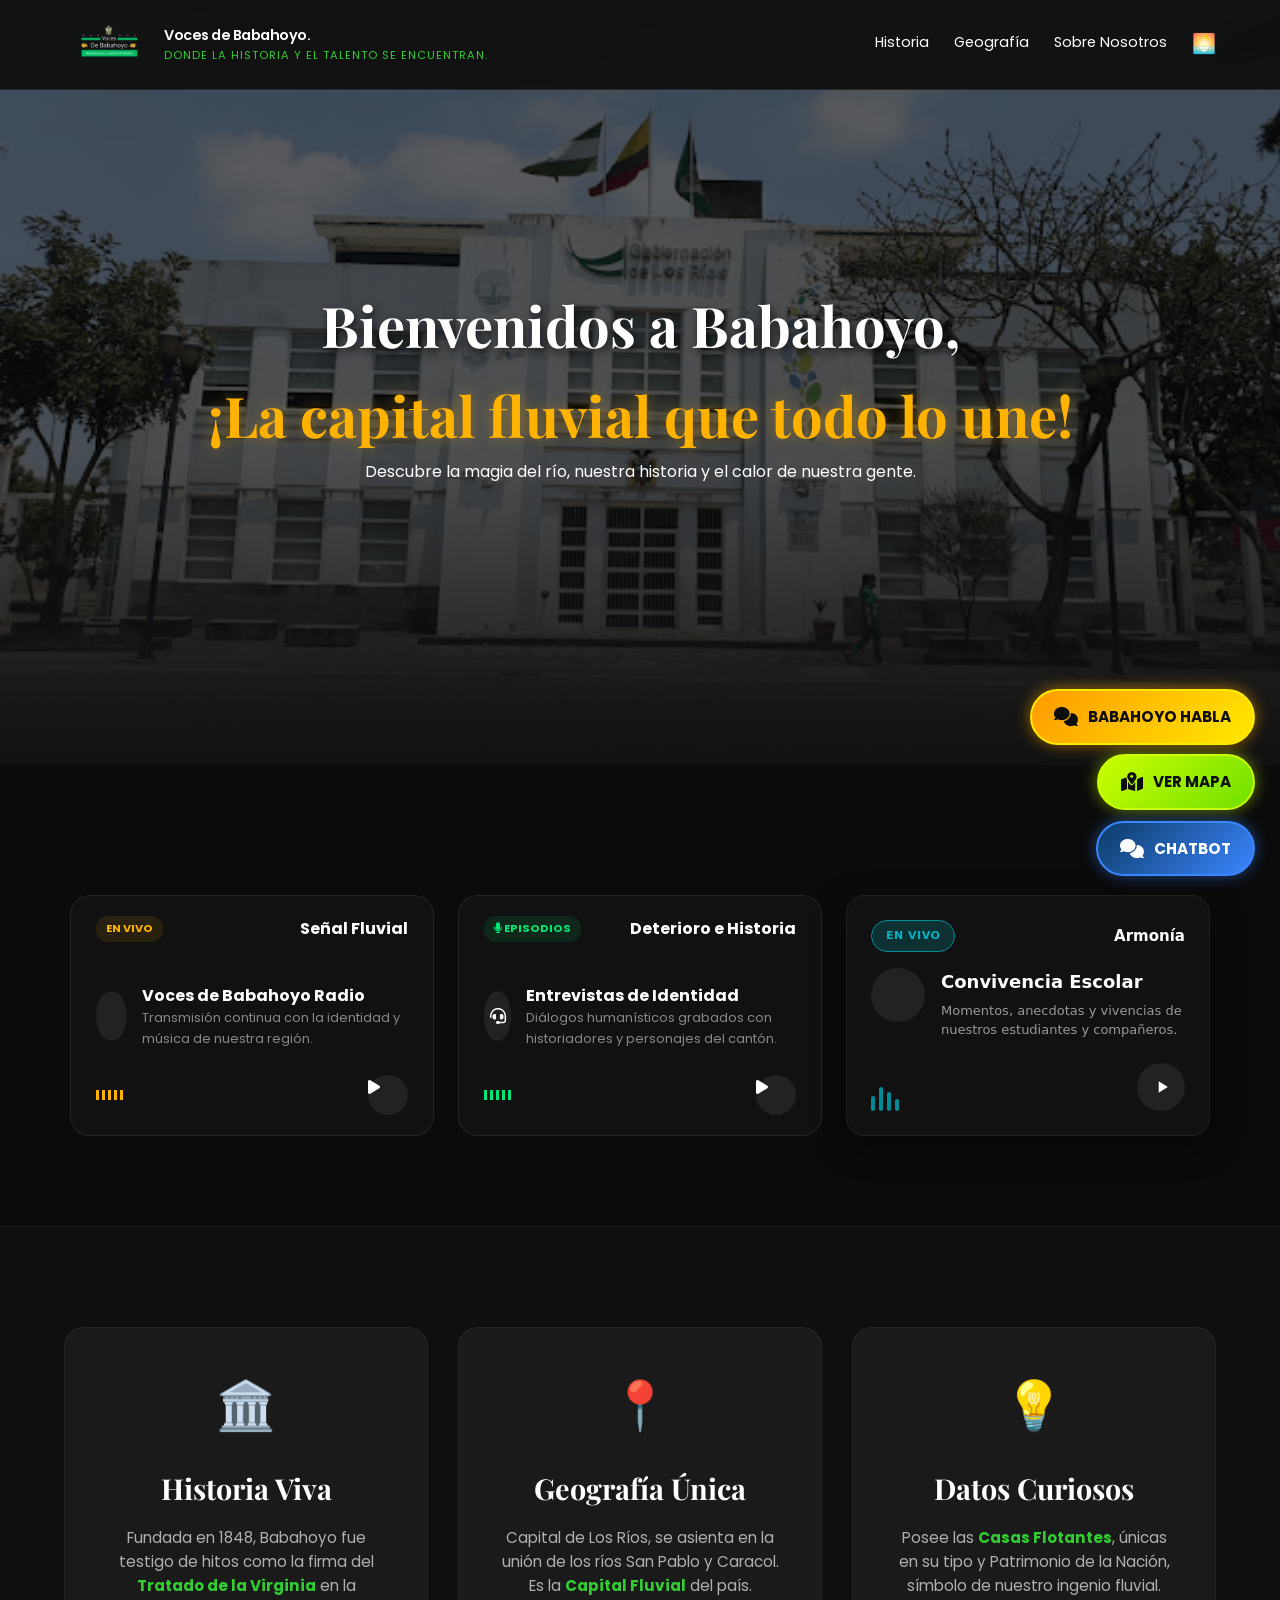
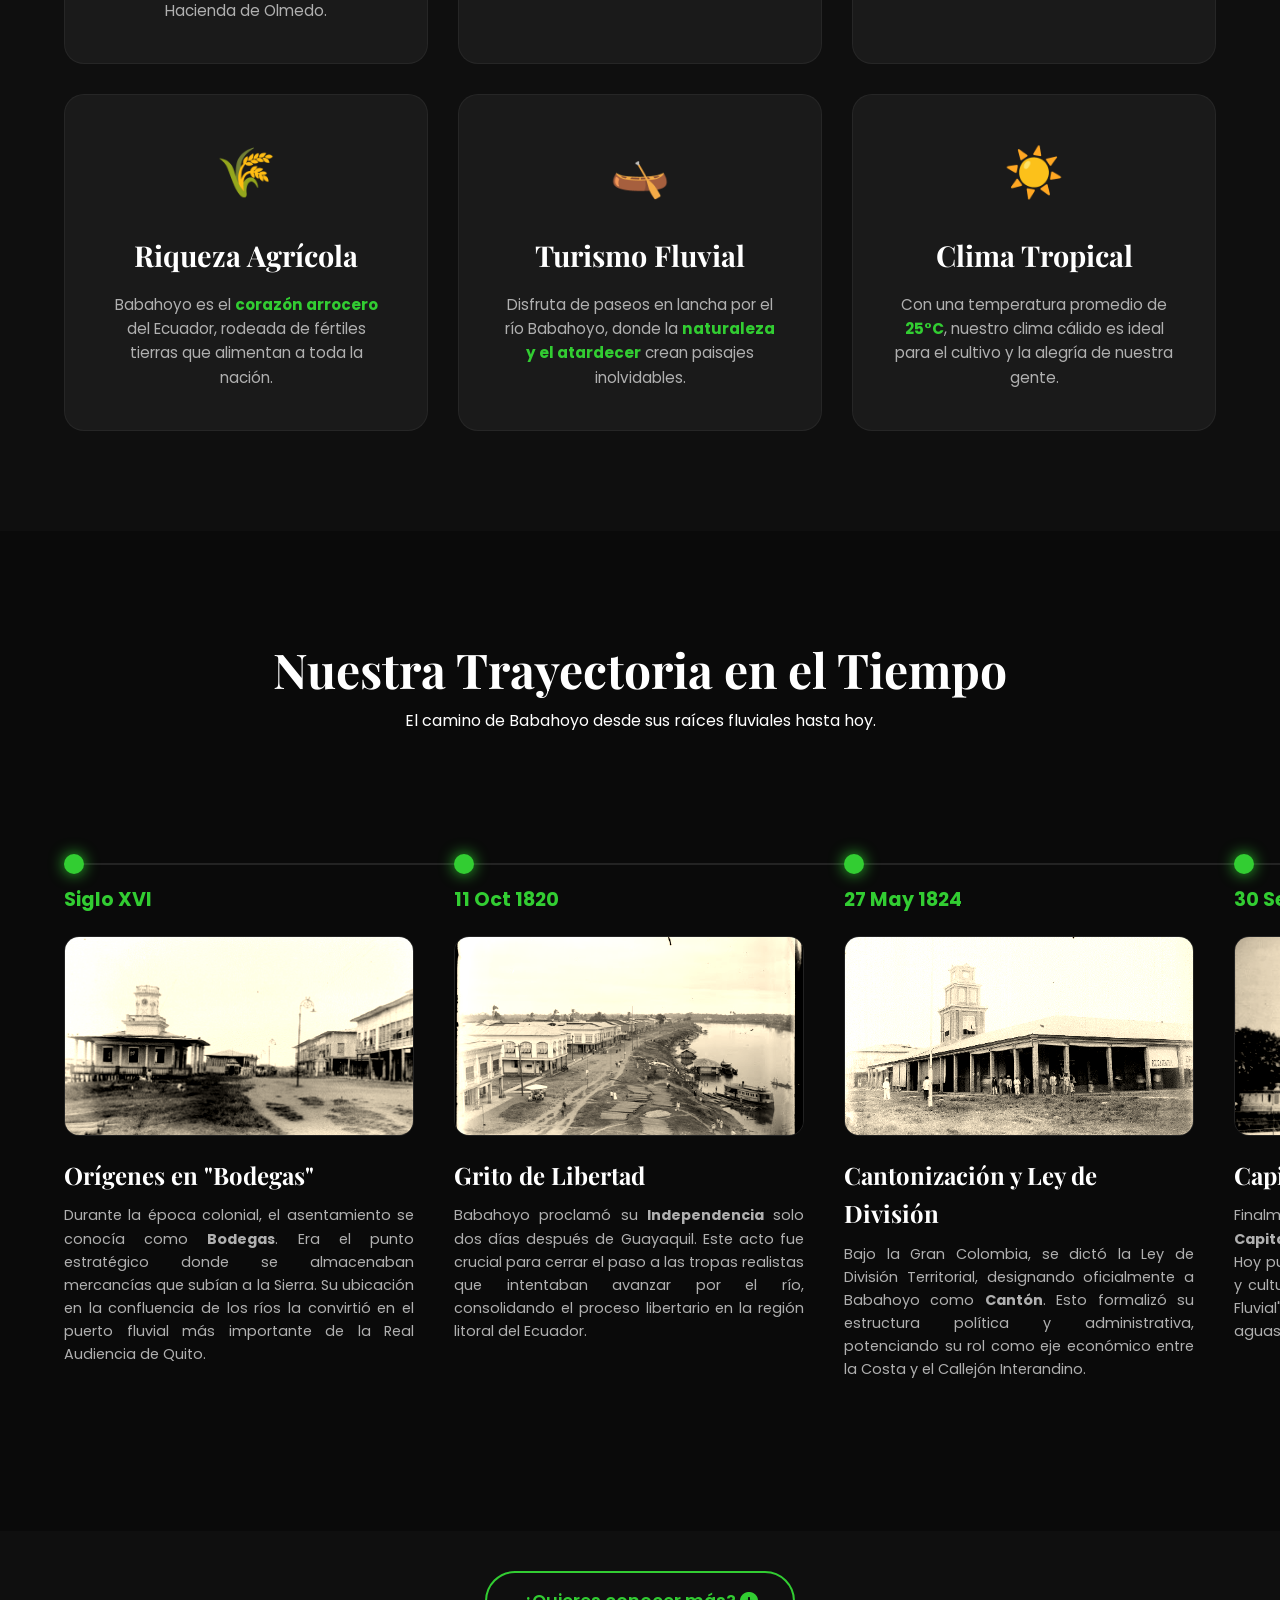
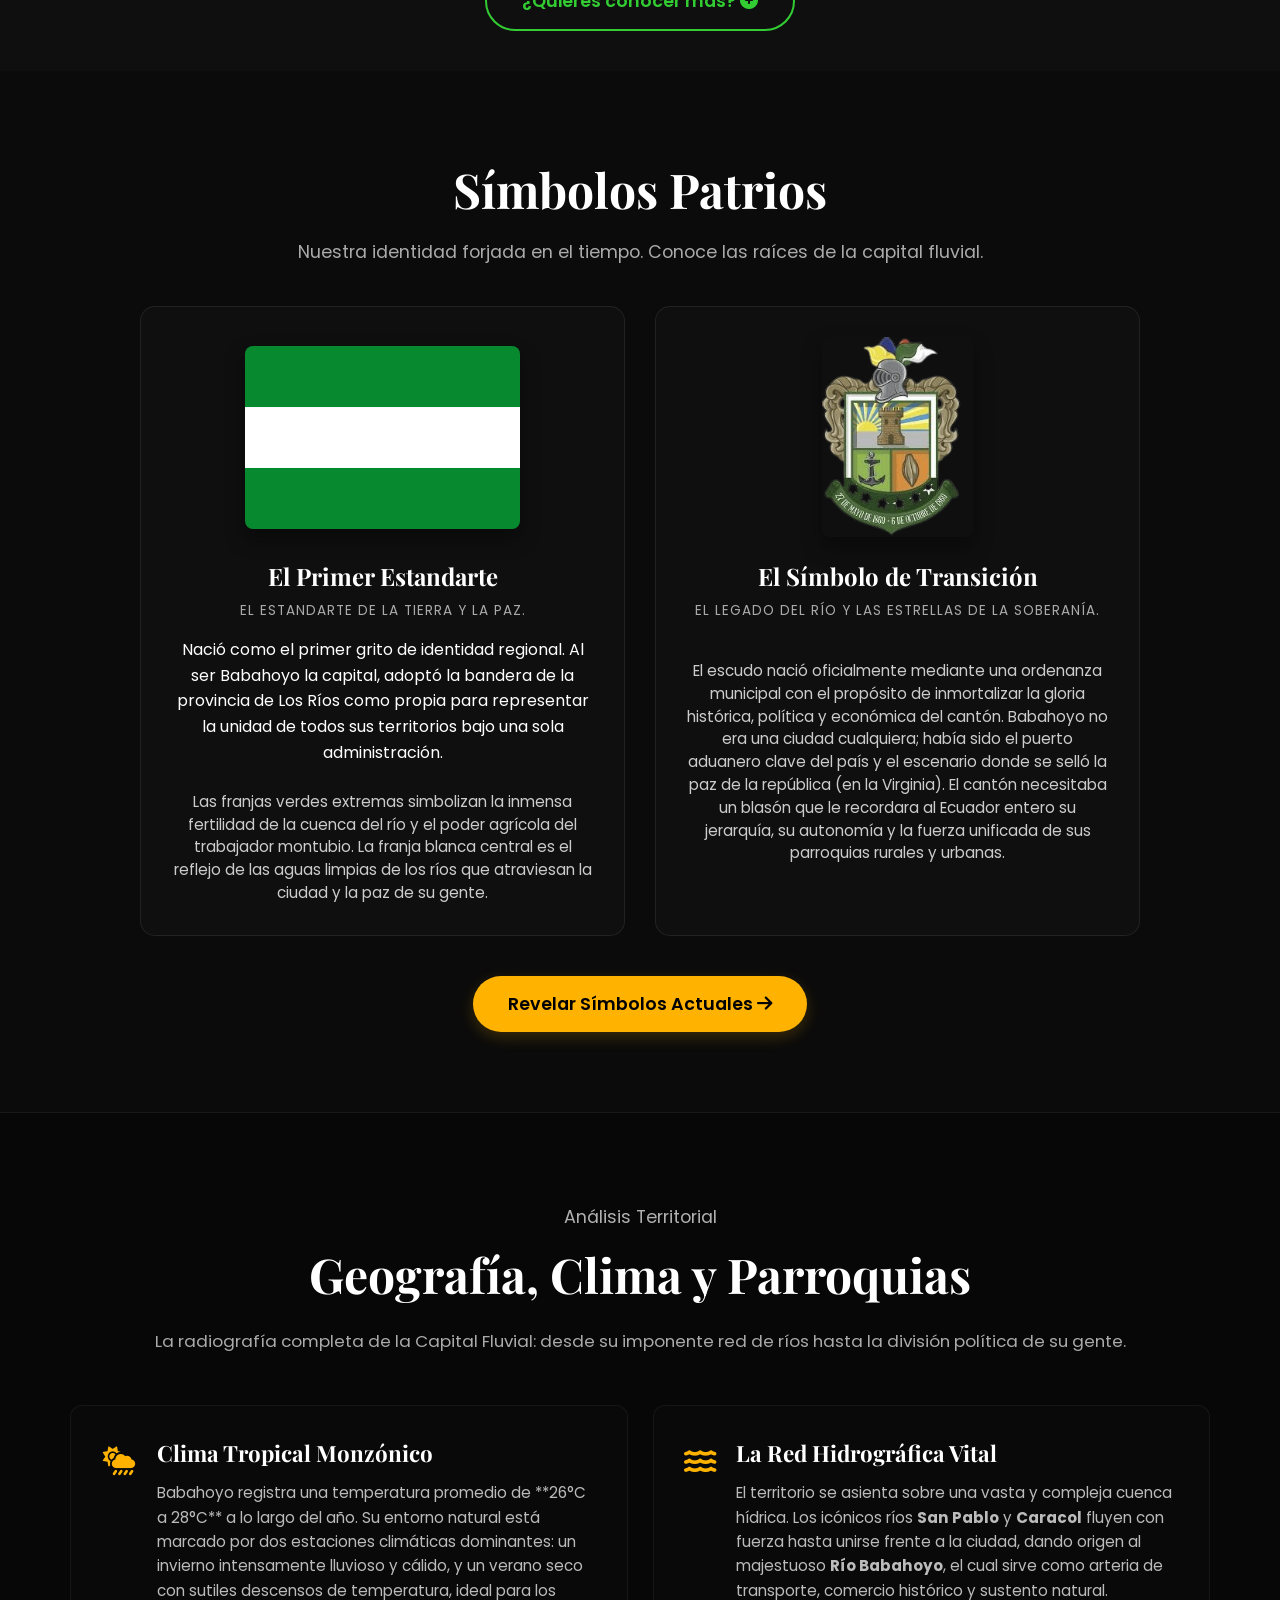
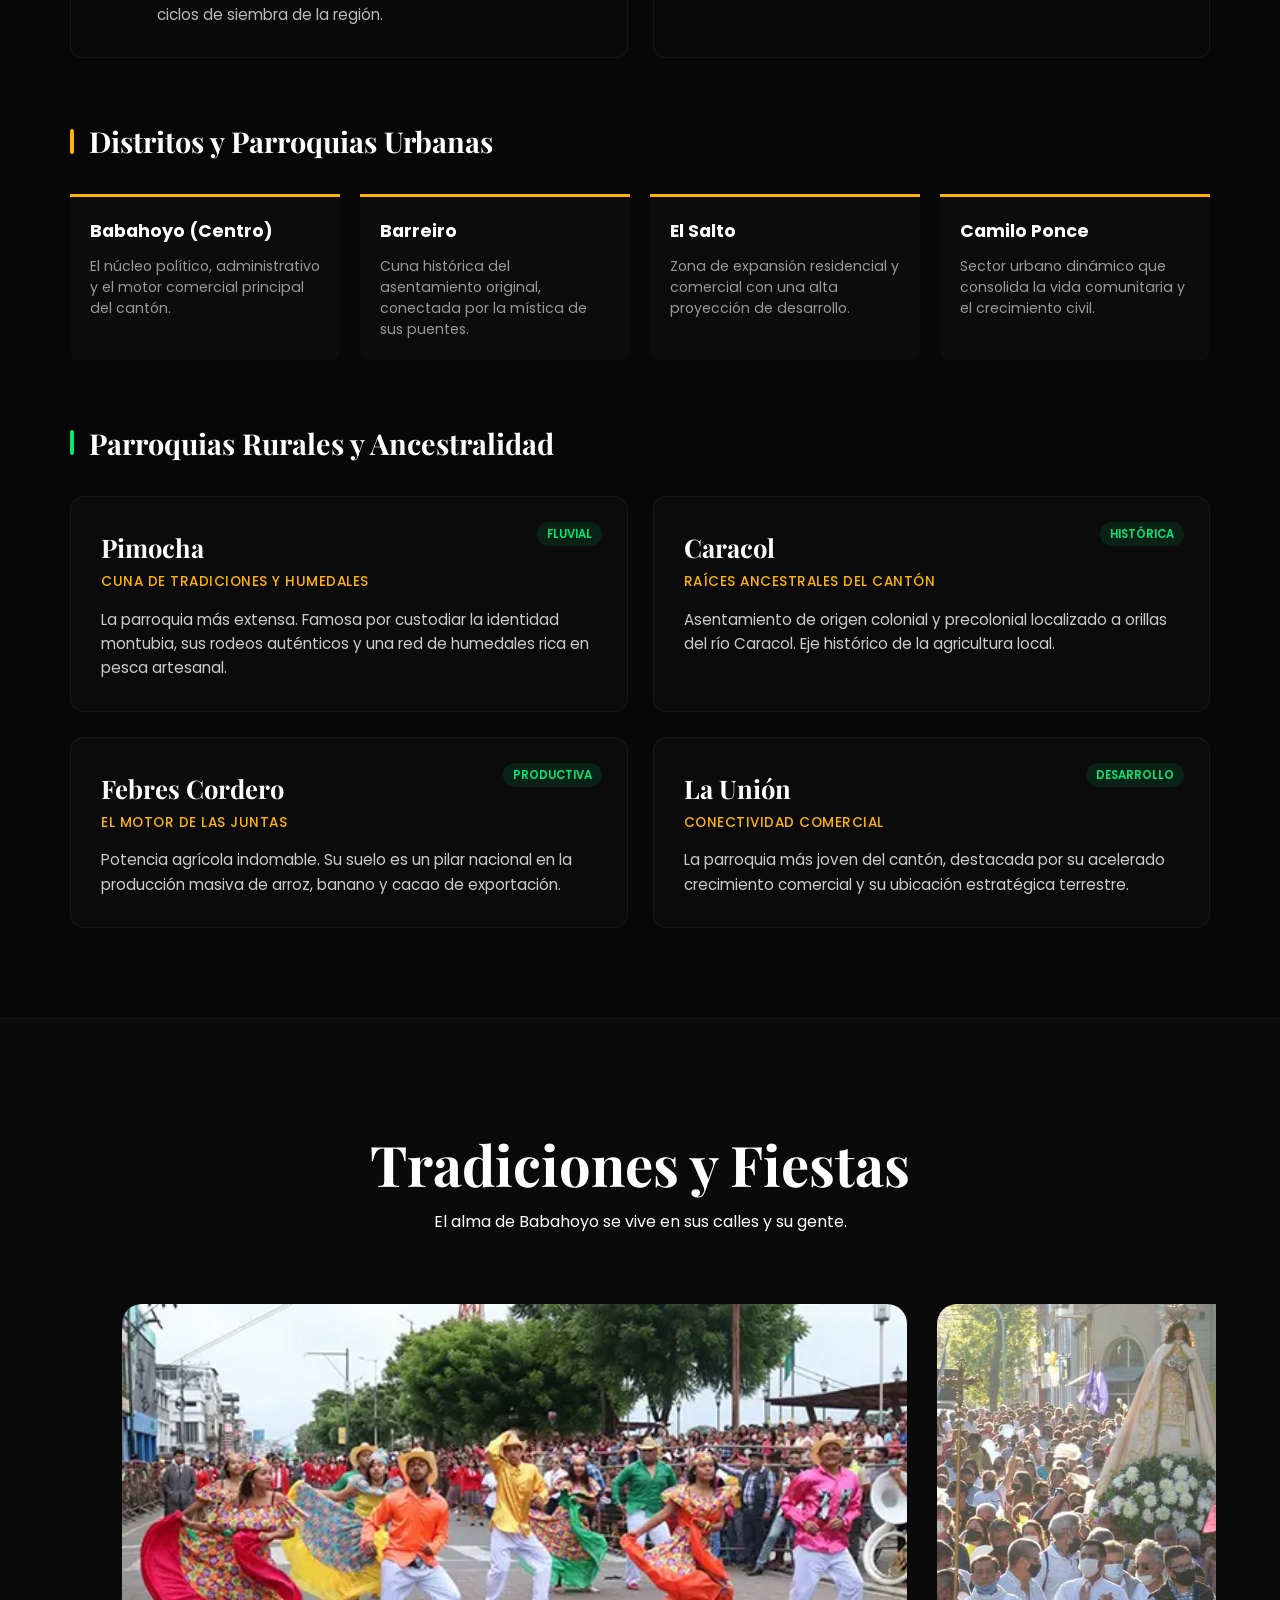
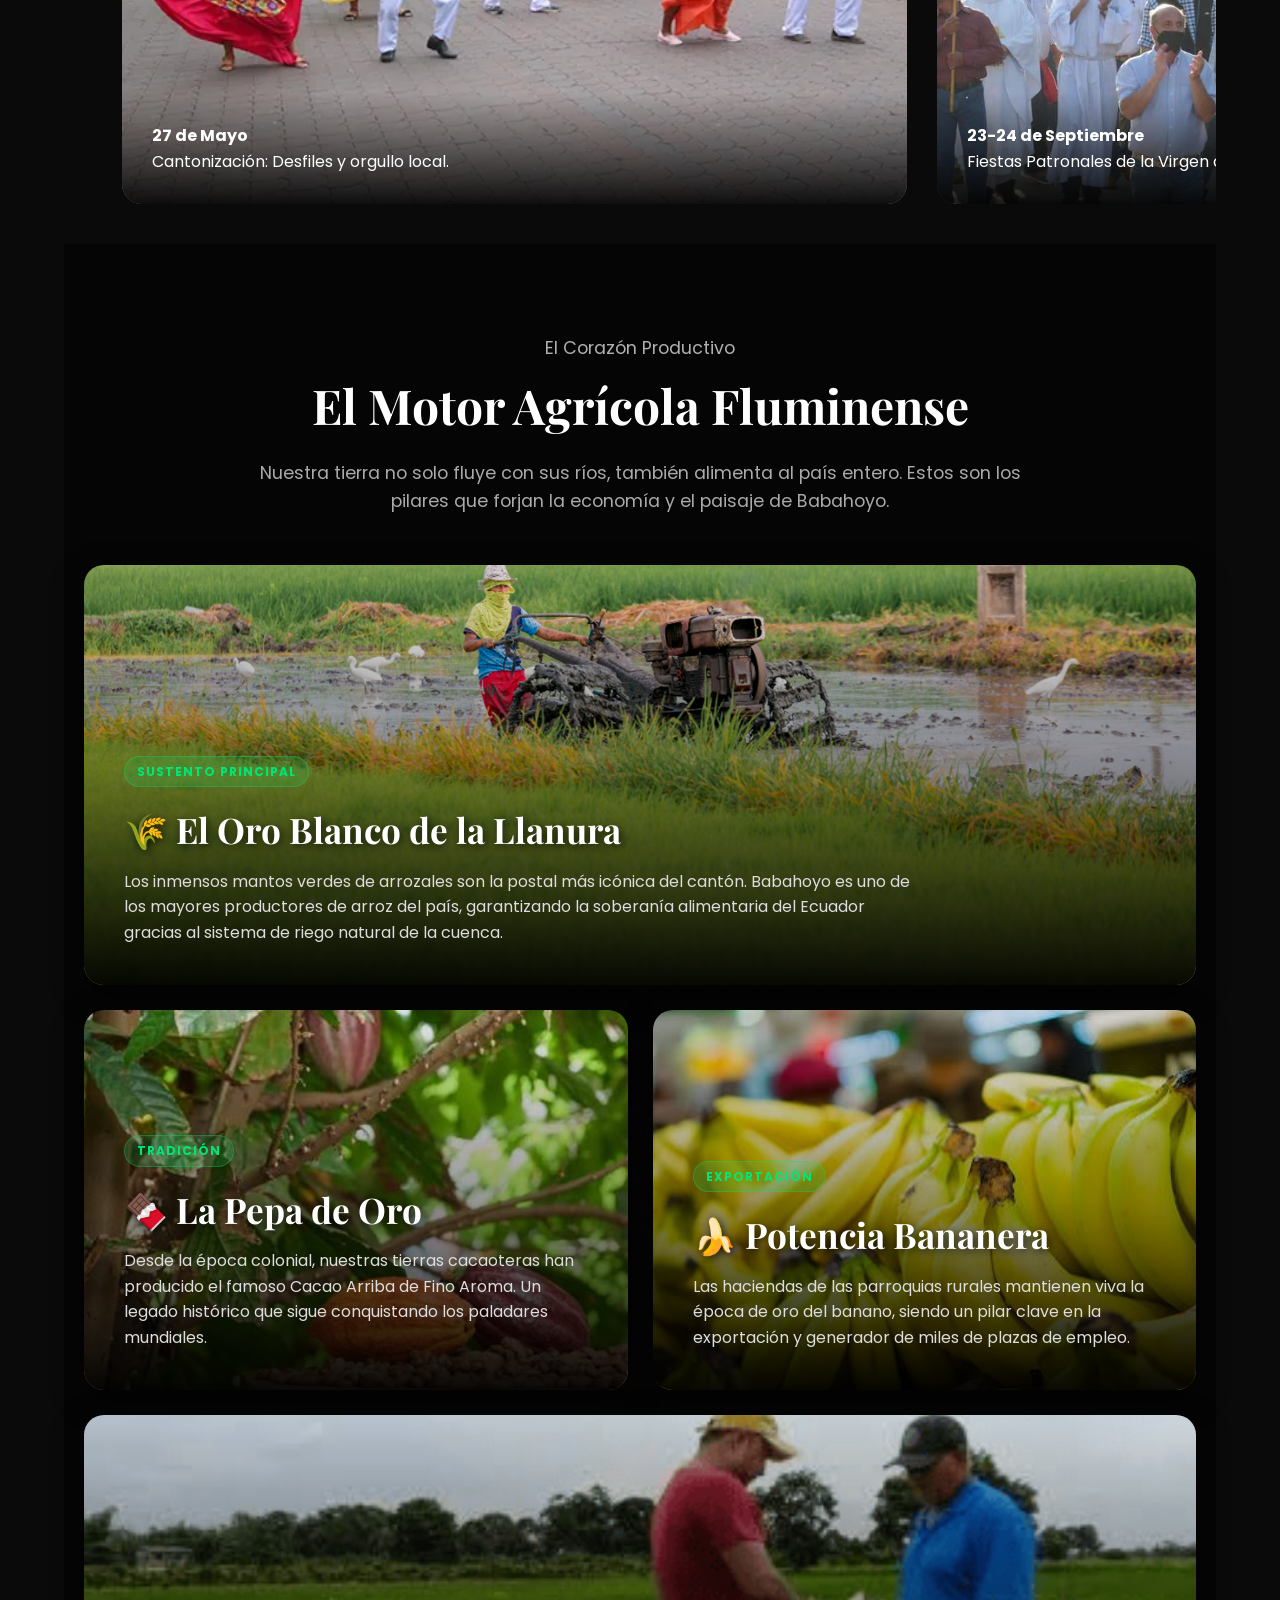
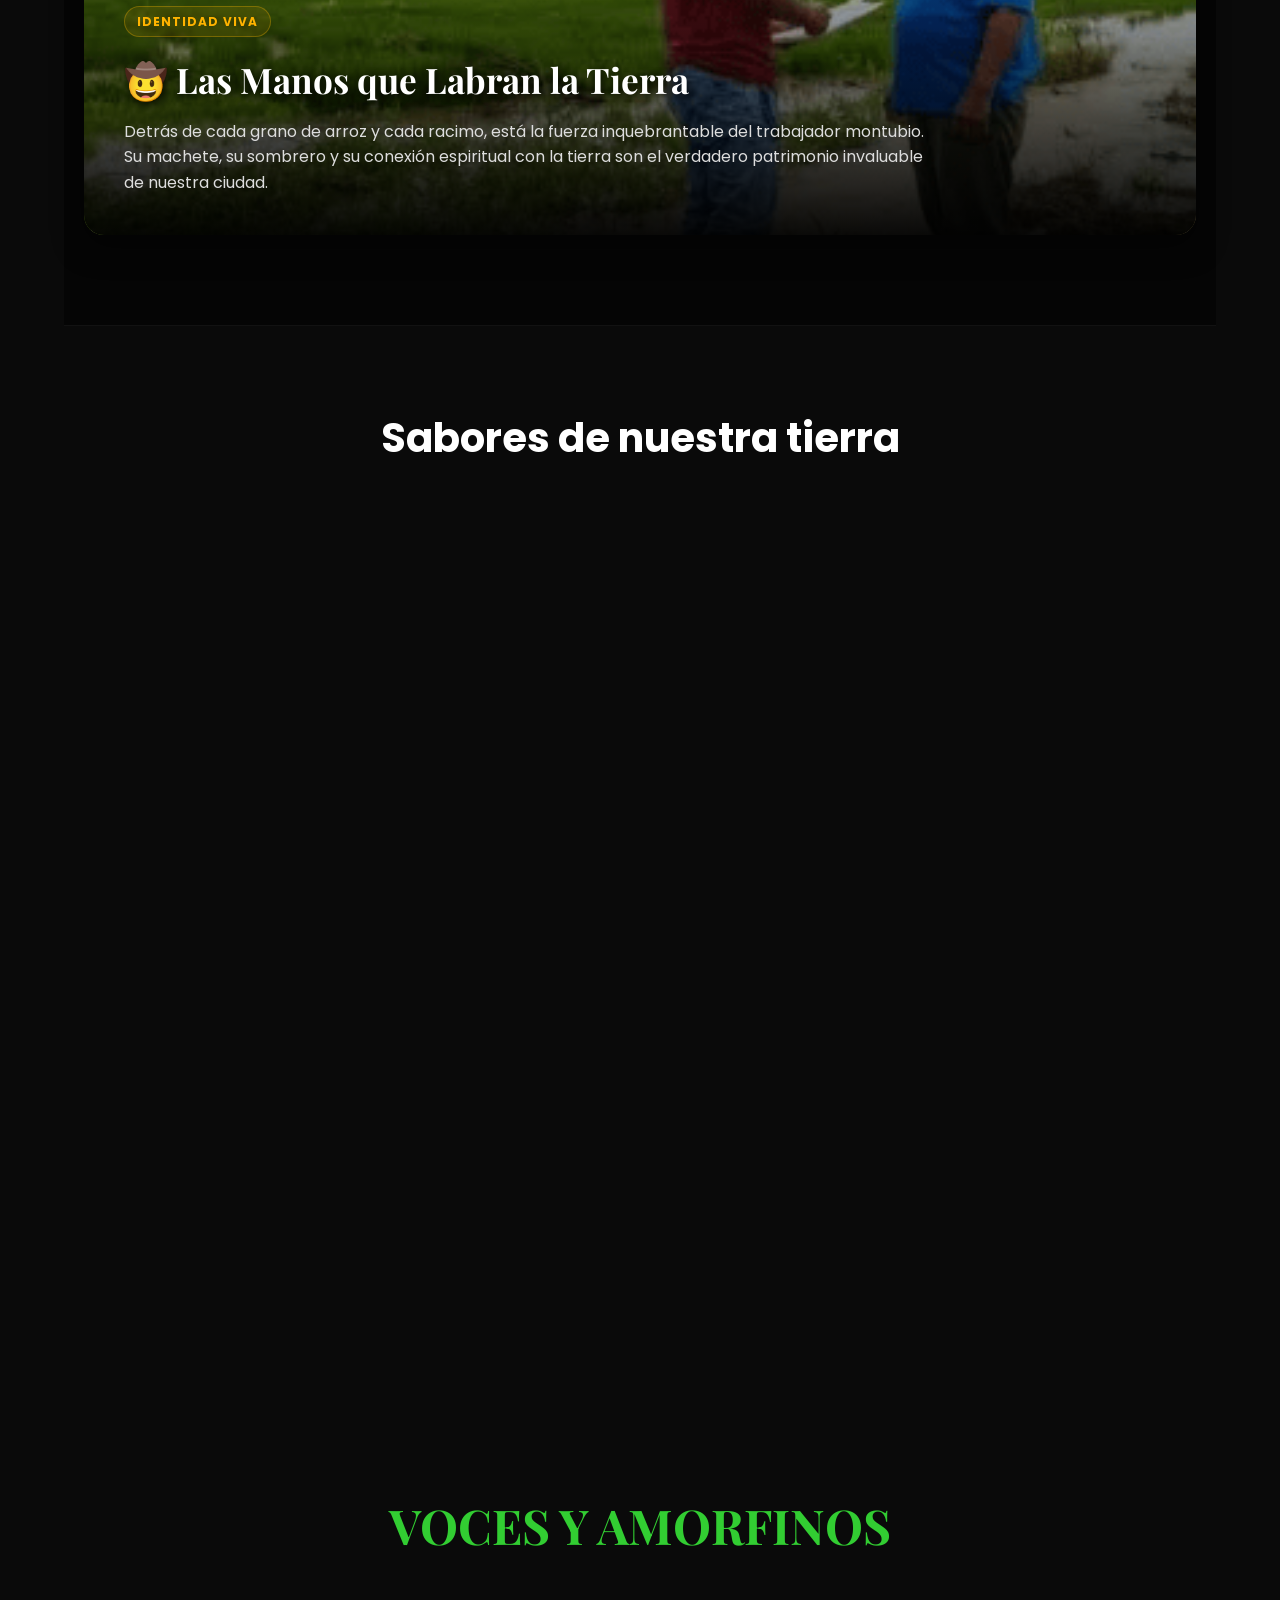
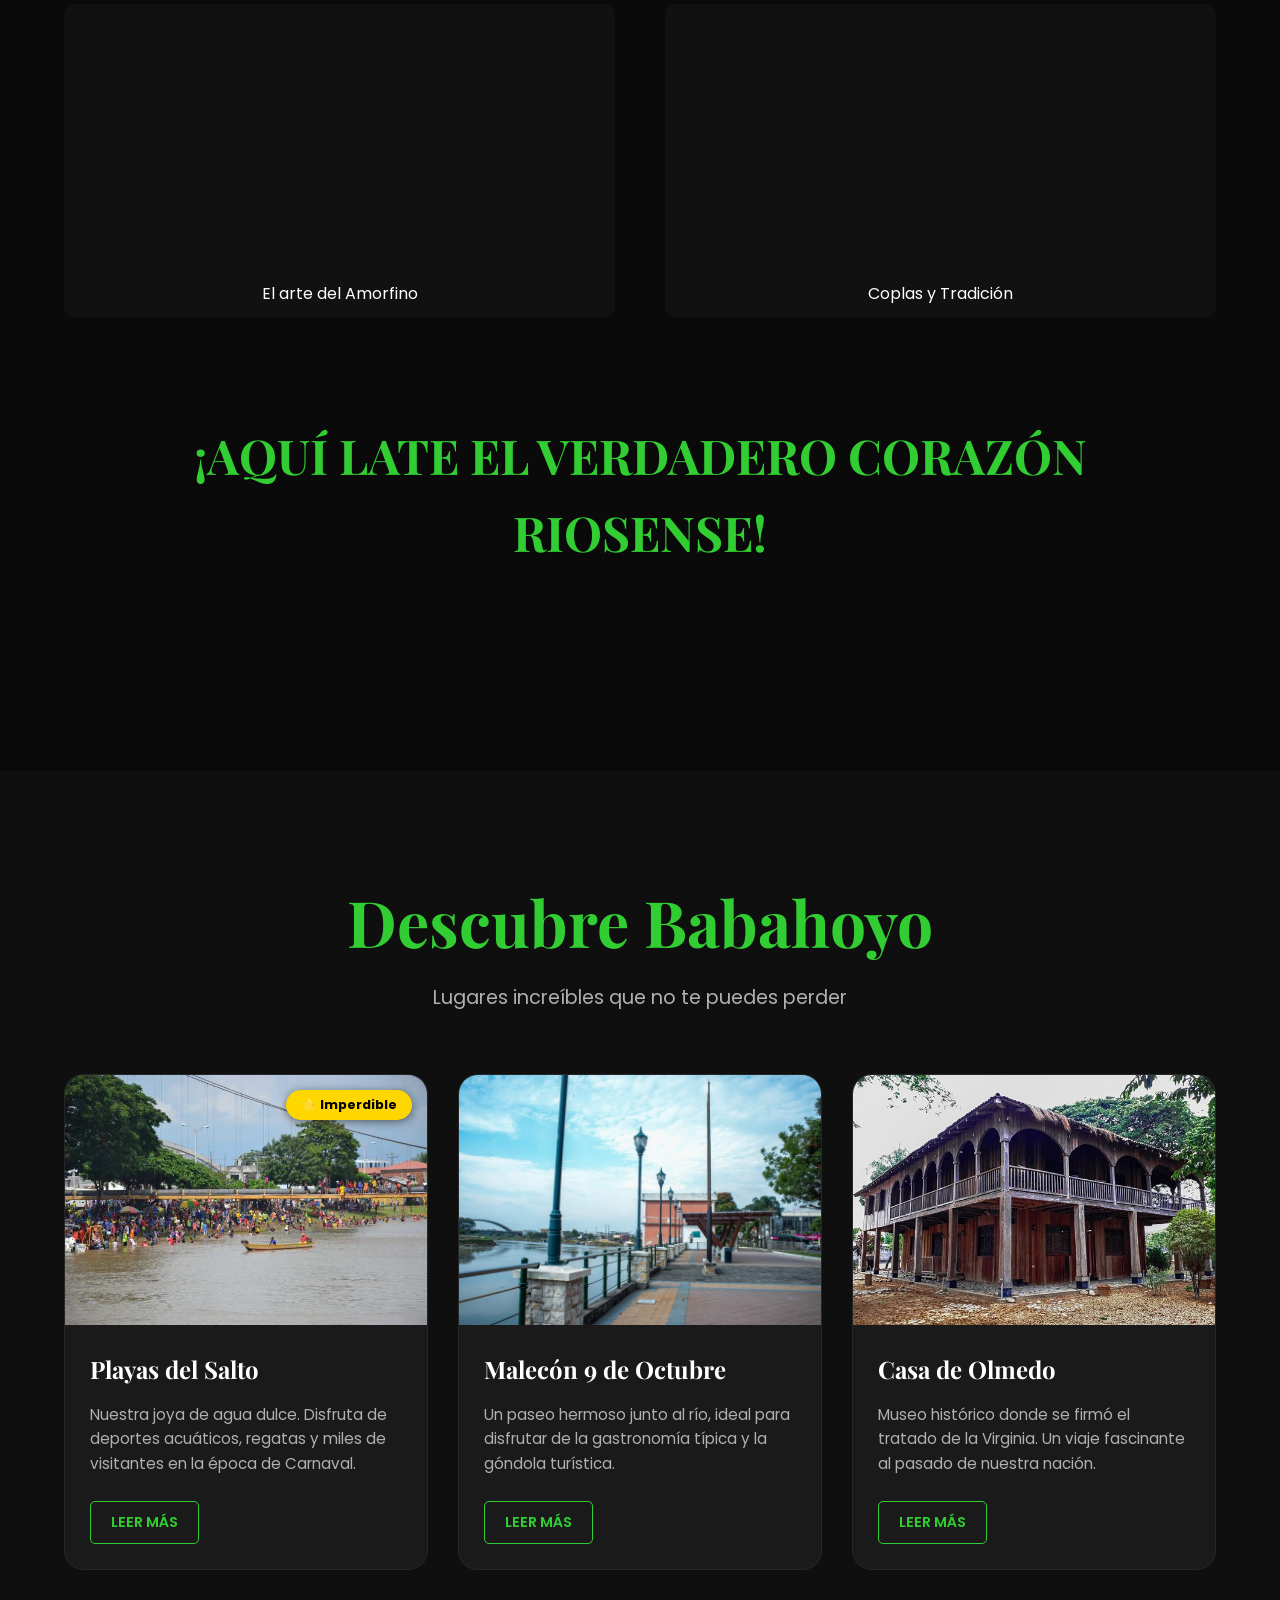
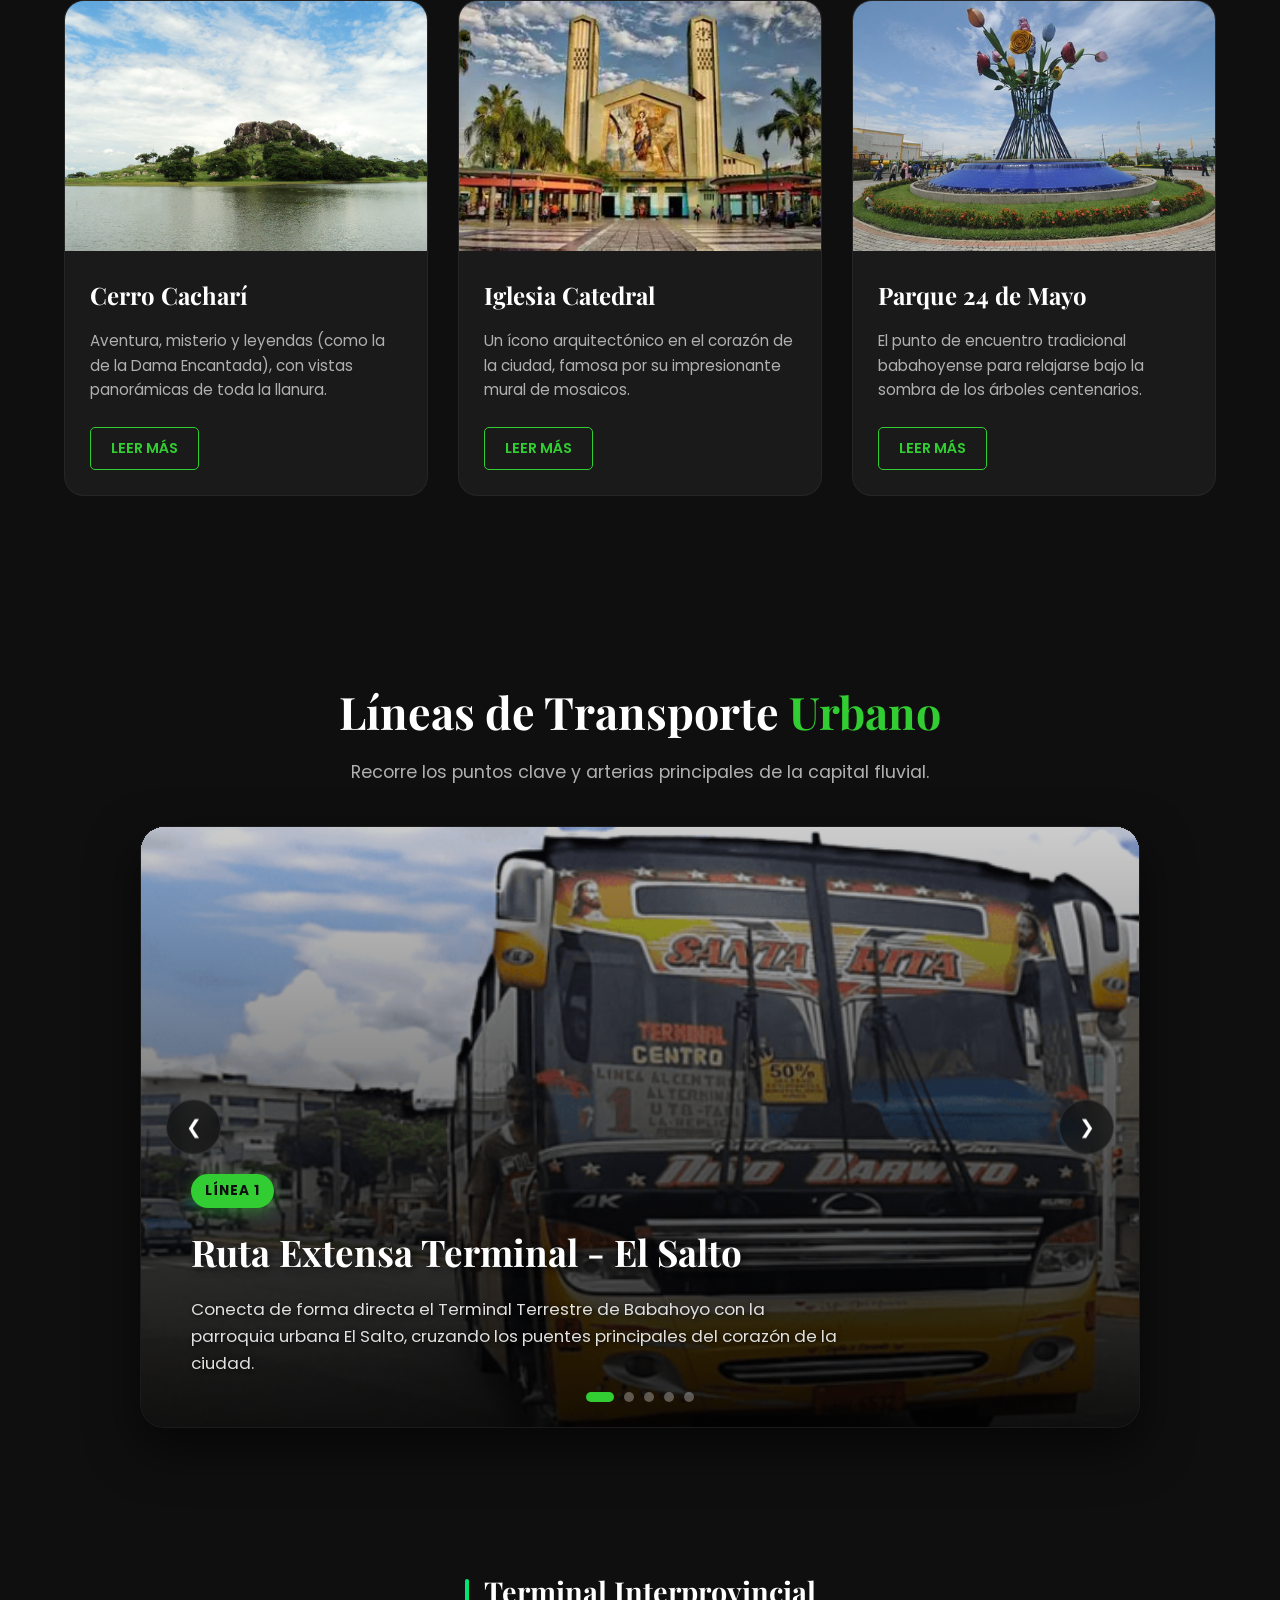
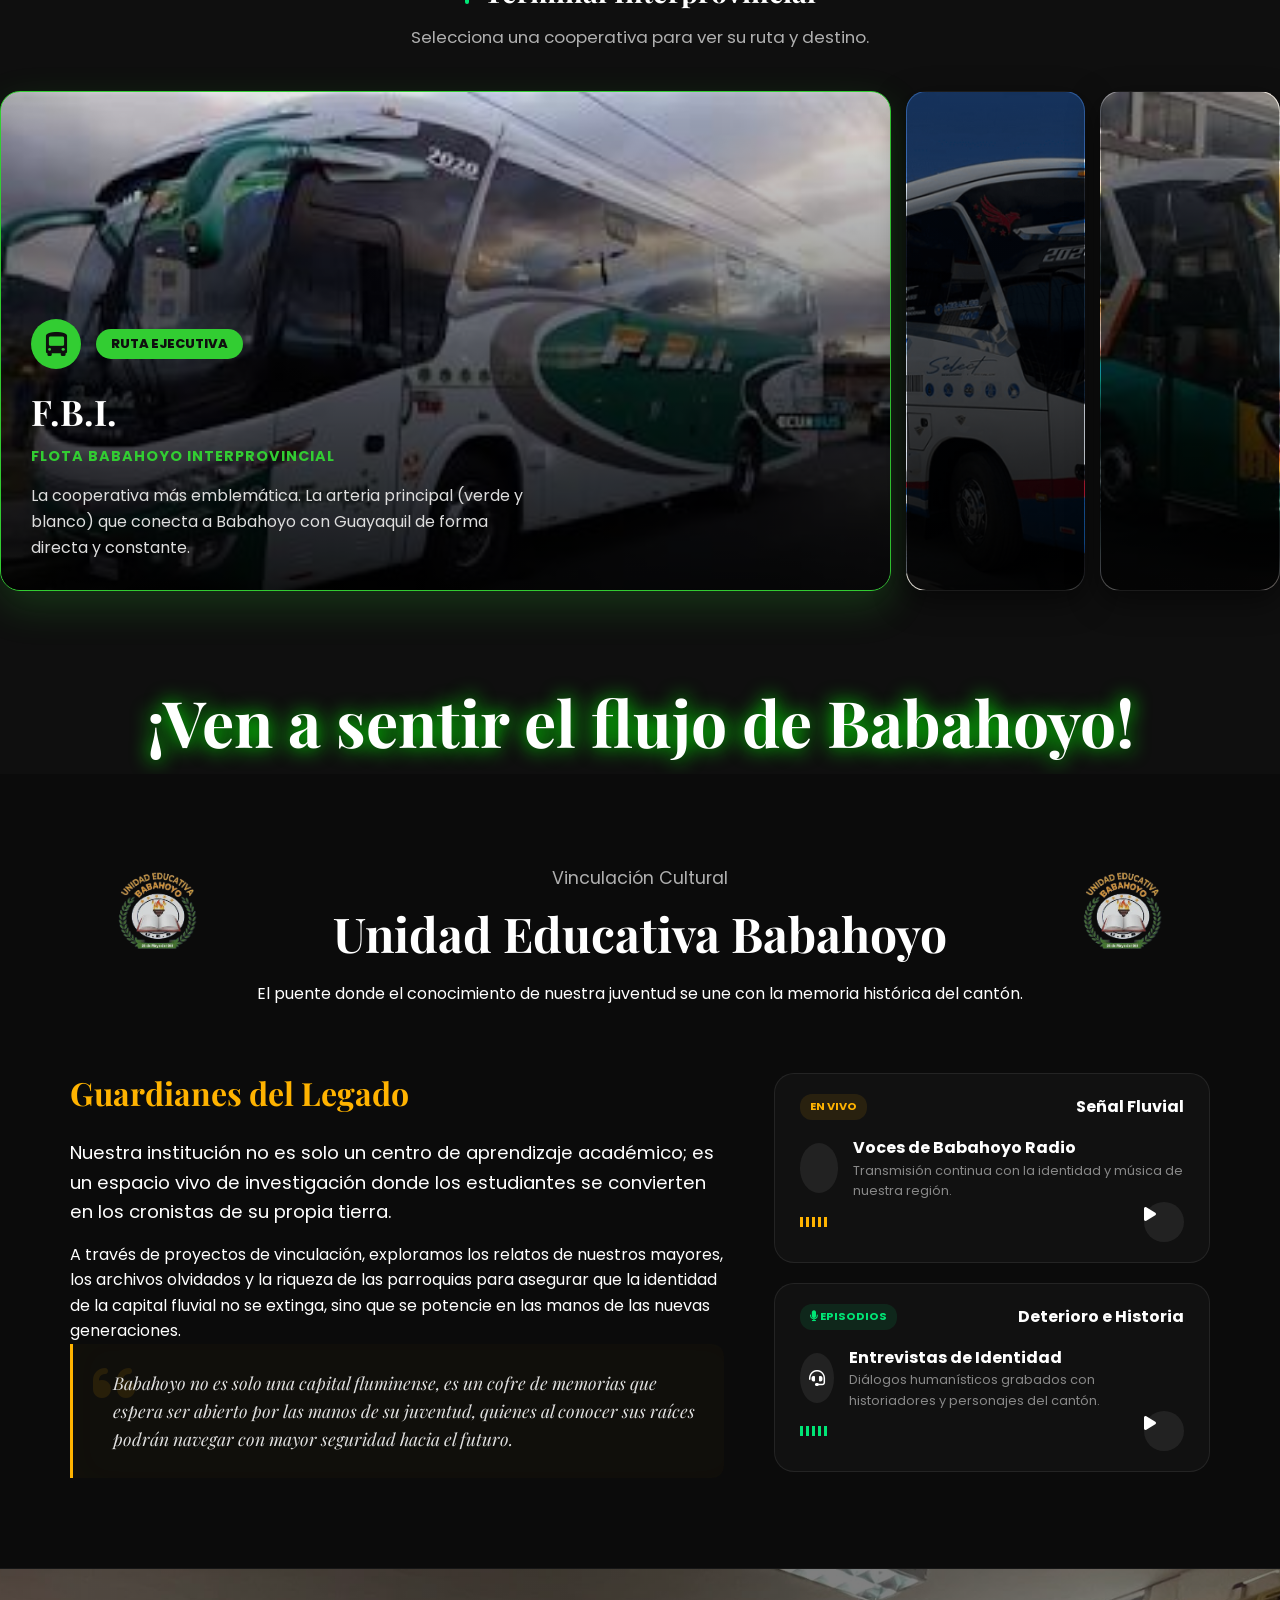
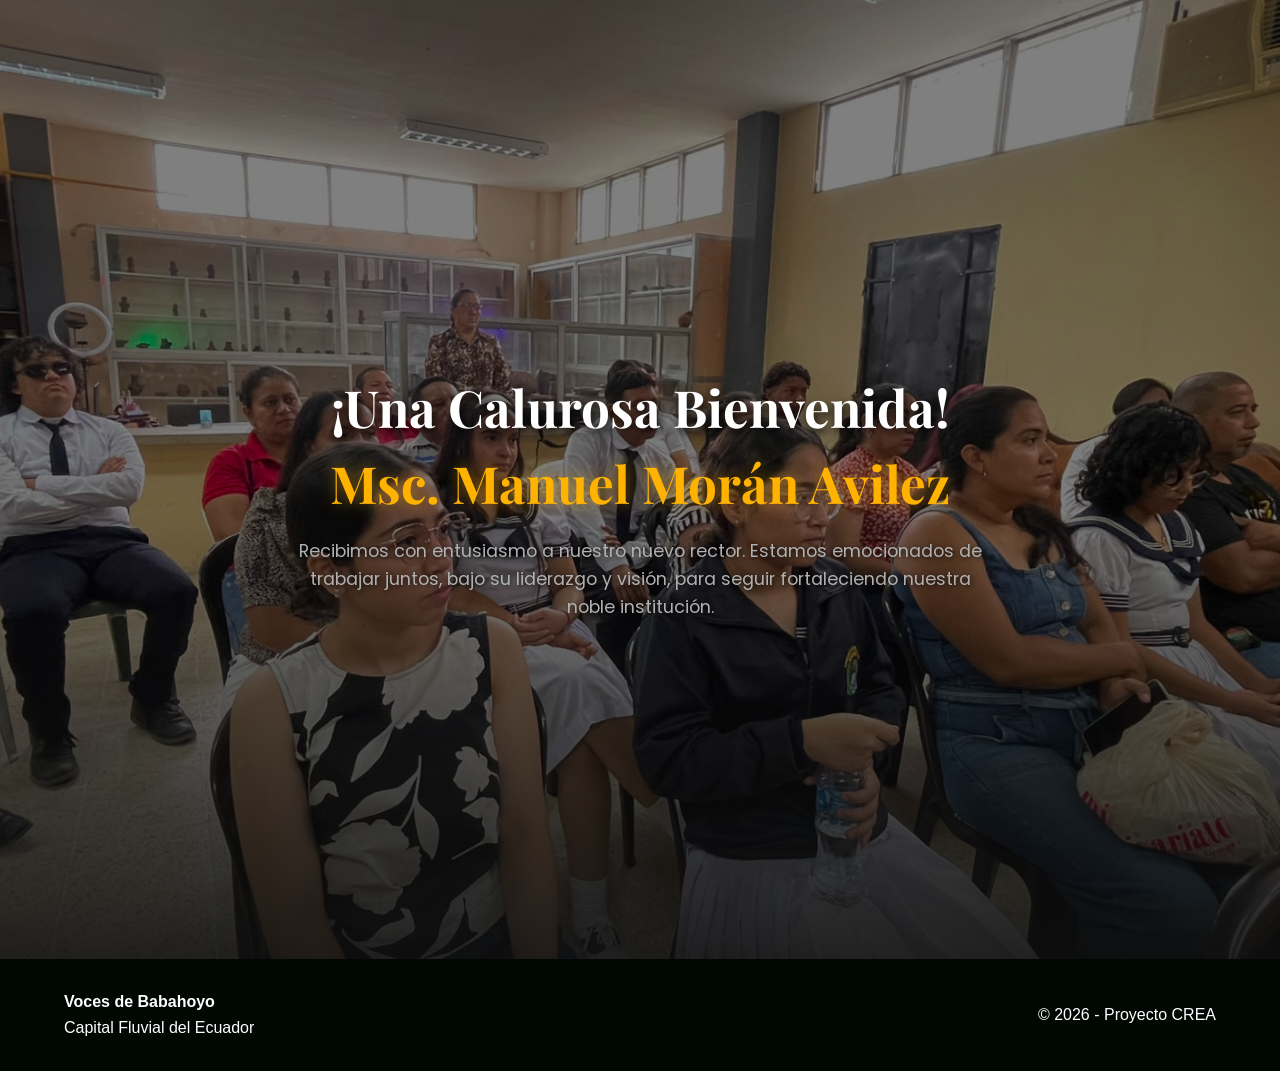
==== commit 79bd2700: "final, see you later" ====
--- a/index.html
+++ b/index.html
@@ -111,11 +111,49 @@
                             class="onda-p"></span><span class="onda-p"></span>
                     </div>
                     <div class="reproductor-controles-mini">
-                        <a href="Embed-youtube/podcasts.html" class="btn-audio-control play-main-mini" title="Reproducir Podcast">
+                        <a href="Embed-youtube/podcasts.html" class="btn-audio-control play-main-mini"
+                            title="Reproducir Podcast">
                             <i class="fas fa-play"></i>
                         </a>
                     </div>
                 </div>
+
+                <div class="card-radio" data-aos="fade-right">
+                    <!-- Cabecera: Badge + Subtítulo -->
+                    <div class="card-header">
+                        <span class="badge-live">EN VIVO</span>
+                        <span class="card-subtitle">Armonía</span>
+                    </div>
+
+                    <!-- Cuerpo: Icono Avatar + Textos -->
+                    <div class="card-body">
+                        <div class="avatar-circle"></div>
+                        <div class="card-info">
+                            <h3 class="card-title">Convivencia Escolar</h3>
+                            <p class="card-description">
+                                Momentos, anecdotas y vivencias de nuestros estudiantes y compañeros.
+                            </p>
+                        </div>
+                    </div>
+
+                    <!-- Pie: Ecualizador + Botón de redirección -->
+                    <div class="card-footer">
+                        <div class="equalizer">
+                            <span class="bar"></span>
+                            <span class="bar"></span>
+                            <span class="bar"></span>
+                            <span class="bar"></span>
+                        </div>
+
+                        <a href="Convivencia escolar/convivencia.html" class="btn-action" aria-label="Ir a Convivencia">
+                            <!-- Icono de reproducción usando SVG puro para no depender de librerías externas -->
+                            <svg viewBox="0 0 24 24" fill="currentColor">
+                                <path d="M8 5v14l11-7z" />
+                            </svg>
+                        </a>
+                    </div>
+                </div>
+
 
             </div>
         </div>
@@ -256,7 +294,8 @@
                     <p>Ubicada en la orilla opuesta al malecón, esta joya arquitectónica del siglo XIX fue el hogar de
                         <strong>José Joaquín de Olmedo</strong>. Aquí, entre el aroma del río y el campo, el prócer
                         escribió versos inmortales y planificó el destino de la nación. Es Patrimonio Cultural del
-                        Ecuador y símbolo del ingenio montubio.</p>
+                        Ecuador y símbolo del ingenio montubio.
+                    </p>
                 </section>
 
                 <section class="modal-info-block">
@@ -395,7 +434,8 @@
                         <p>El territorio se asienta sobre una vasta y compleja cuenca hídrica. Los icónicos ríos
                             <strong>San Pablo</strong> y <strong>Caracol</strong> fluyen con fuerza hasta unirse frente
                             a la ciudad, dando origen al majestuoso <strong>Río Babahoyo</strong>, el cual sirve como
-                            arteria de transporte, comercio histórico y sustento natural.</p>
+                            arteria de transporte, comercio histórico y sustento natural.
+                        </p>
                     </div>
                 </div>
             </div>
@@ -1024,50 +1064,52 @@
     </section>
 
     <button class="chatbot-btn" id="btn-abrir-chat" title="¿Tienes dudas? ¡Pregúntame!">
-    <i class="fas fa-comments"></i>
-    <span>Chatbot</span>
-</button>
-
-<div class="chat-container chatbot-oculto" id="popup-chatbot">
-    <div class="chat-header">
-        <div class="chat-bot-info">
-            <i class="fas fa-robot bot-icon"></i>
-            <div>
-                <h3>BICAR-EDU</h3>
-                <span class="chat-status">En línea</span>
-            </div>
-        </div>
-        <button class="chat-close-btn" id="btn-cerrar-chat">
-            <i class="fas fa-times"></i>
-        </button>
+        <i class="fas fa-comments"></i>
+        <span>Chatbot</span>
+    </button>
+
+    <div class="chat-container chatbot-oculto" id="popup-chatbot">
+        <div class="chat-header">
+            <div class="chat-bot-info">
+                <i class="fas fa-robot bot-icon"></i>
+                <div>
+                    <h3>BICAR-EDU</h3>
+                    <span class="chat-status">En línea</span>
+                </div>
+            </div>
+            <button class="chat-close-btn" id="btn-cerrar-chat">
+                <i class="fas fa-times"></i>
+            </button>
+        </div>
+
+        <div class="chat-messages">
+            <div class="message bot-message">
+                <p>¡Hola! Bienvenido. Soy el asistente de Babahoyo. ¿En qué te puedo ayudar hoy sobre la página o la
+                    ciudad?</p>
+                <span class="message-time">10:15 AM</span>
+            </div>
+        </div>
+
+        <form class="chat-input-area" id="chat-form">
+            <input type="text" id="chat-user-input" placeholder="Pregúntame sobre Babahoyo..." required
+                autocomplete="off">
+            <button type="submit" class="chat-send-btn">
+                <i class="fas fa-paper-plane"></i>
+            </button>
+        </form>
     </div>
 
-    <div class="chat-messages">
-        <div class="message bot-message">
-            <p>¡Hola! Bienvenido. Soy el asistente de Babahoyo. ¿En qué te puedo ayudar hoy sobre la página o la ciudad?</p>
-            <span class="message-time">10:15 AM</span>
-        </div>
-    </div>
-
-    <form class="chat-input-area" id="chat-form">
-        <input type="text" id="chat-user-input" placeholder="Pregúntame sobre Babahoyo..." required autocomplete="off">
-        <button type="submit" class="chat-send-btn">
-            <i class="fas fa-paper-plane"></i>
-        </button>
-    </form>
-</div>
-
-<!-- Botón Flotante Ir al Mapa -->
-<a href="sandbox map/map.html" class="btn-flotante-mapa" title="Ver Mapa Interactivo">
-    <i class="fas fa-map-marked-alt"></i>
-    <span>Ver Mapa</span>
-</a>
-
-<!-- Botón Flotante Ir a Babahoyo Habla -->
-<a href="Sandbox BH/index.html" class="btn-flotante-bh" title="Ir a Babahoyo Habla">
-    <i class="fas fa-comments"></i>
-    <span>Babahoyo Habla</span>
-</a>
+    <!-- Botón Flotante Ir al Mapa -->
+    <a href="sandbox map/map.html" class="btn-flotante-mapa" title="Ver Mapa Interactivo">
+        <i class="fas fa-map-marked-alt"></i>
+        <span>Ver Mapa</span>
+    </a>
+
+    <!-- Botón Flotante Ir a Babahoyo Habla -->
+    <a href="Sandbox BH/index.html" class="btn-flotante-bh" title="Ir a Babahoyo Habla">
+        <i class="fas fa-comments"></i>
+        <span>Babahoyo Habla</span>
+    </a>
 
     <footer class="main-footer">
         <div class="footer-right">
@@ -1077,8 +1119,8 @@
         <p>© 2026 - Proyecto CREA</p>
     </footer>
 
-<script src="https://cdnjs.cloudflare.com/ajax/libs/pdf.js/2.16.105/pdf.js"></script>
-<script src="main.js"></script>
+    <script src="https://cdnjs.cloudflare.com/ajax/libs/pdf.js/2.16.105/pdf.js"></script>
+    <script src="main.js"></script>
 
 </body>
 
--- a/style.css
+++ b/style.css
@@ -2621,4 +2621,180 @@
         bottom: 130px !important; 
         right: 15px !important;
     }
+}
+
+:root {
+    /* Paleta Cian Oscuro */
+    --cyan-primary: #008b99;      /* Cian oscuro base */
+    --cyan-glow: #00b4c5;         /* Cian de acento / hover */
+    --cyan-bg-badge: rgba(0, 139, 153, 0.25); /* Fondo tenue para el badge */
+    
+    /* Fondos y textos oscuros de la tarjeta */
+    --card-bg: #111111;
+    --card-border: #222222;
+    --text-main: #ffffff;
+    --text-muted: #999999;
+}
+
+/* Contenedor Principal de la Card */
+.card-radio {
+    background-color: var(--card-bg);
+    border: 1px solid var(--card-border);
+    border-radius: 18px;
+    width: 100%;
+    max-width: 520px;
+    padding: 24px;
+    box-sizing: border-box;
+    font-family: 'Segoe UI', system-ui, sans-serif;
+    display: flex;
+    flex-direction: column;
+    gap: 16px;
+    box-shadow: 0 10px 30px rgba(0, 0, 0, 0.5);
+}
+
+/* 1. Cabecera (Badge y Subtítulo) */
+.card-header {
+    display: flex;
+    justify-content: space-between;
+    align-items: center;
+}
+
+.badge-live {
+    background-color: var(--cyan-bg-badge);
+    color: var(--cyan-glow);
+    border: 1px solid var(--cyan-primary);
+    font-size: 11px;
+    font-weight: 800;
+    padding: 6px 14px;
+    border-radius: 20px;
+    letter-spacing: 0.5px;
+}
+
+.card-subtitle {
+    color: var(--text-main);
+    font-size: 15px;
+    font-weight: 700;
+}
+
+/* 2. Cuerpo (Avatar e Información) */
+.card-body {
+    display: flex;
+    align-items: flex-start;
+    gap: 16px;
+}
+
+.avatar-circle {
+    width: 54px;
+    height: 54px;
+    border-radius: 50%;
+    background-color: #222222;
+    flex-shrink: 0;
+}
+
+.card-info {
+    display: flex;
+    flex-direction: column;
+    gap: 6px;
+}
+
+.card-title {
+    color: var(--text-main);
+    font-size: 18px;
+    font-weight: 700;
+    margin: 0;
+}
+
+.card-description {
+    color: var(--text-muted);
+    font-size: 13px;
+    line-height: 1.4;
+    margin: 0;
+}
+
+/* 3. Pie de página (Ecualizador y Botón) */
+.card-footer {
+    display: flex;
+    justify-content: space-between;
+    align-items: flex-end;
+    margin-top: 8px;
+}
+
+/* Ecualizador Cian */
+.equalizer {
+    display: flex;
+    align-items: flex-end;
+    gap: 4px;
+    height: 24px;
+}
+
+.equalizer .bar {
+    width: 4px;
+    background-color: var(--cyan-primary);
+    border-radius: 2px;
+}
+
+.equalizer .bar:nth-child(1) { height: 60%; }
+.equalizer .bar:nth-child(2) { height: 100%; }
+.equalizer .bar:nth-child(3) { height: 80%; }
+.equalizer .bar:nth-child(4) { height: 50%; }
+
+/* Botón de Redirección (Play) */
+.btn-action {
+    width: 48px;
+    height: 48px;
+    border-radius: 50%;
+    background-color: #222222;
+    color: var(--text-main);
+    display: flex;
+    align-items: center;
+    justify-content: center;
+    text-decoration: none;
+    transition: all 0.3s ease;
+    border: 1px solid transparent;
+}
+
+.btn-action svg {
+    width: 20px;
+    height: 20px;
+    margin-left: 2px; /* Alineación óptica del triángulo */
+}
+
+/* Efecto al pasar el cursor por el botón */
+.btn-action:hover {
+    background-color: var(--cyan-primary);
+    color: #ffffff;
+    border-color: var(--cyan-glow);
+    box-shadow: 0 0 15px rgba(0, 139, 153, 0.4);
+    transform: scale(1.05);
+}
+
+/* 1. EL CONTENEDOR PADRE (El Dictador que manda a las 3 tarjetas) */
+.hub-medios-horizontal {
+    display: grid;
+    /* Obliga a 3 columnas del mismo maldito ancho, sin importar el texto */
+    grid-template-columns: repeat(3, minmax(0, 1fr));
+    gap: 1.5rem; /* Ajusta el espacio entre ellas si lo ves muy pegado */
+    align-items: stretch; /* Obliga a que las 3 tengan la misma altura */
+    width: 100%;
+}
+
+/* 2. LAS TARJETAS (Unificando a las gemelas y a la rebelde) */
+/* Le aplicamos Flexbox a los dos tipos de clases que usaste */
+.reproductor-podcast-mock, 
+.card-radio {
+    display: flex;
+    flex-direction: column;
+    height: 100%; /* Toman toda la altura que el grid les da */
+    box-sizing: border-box;
+}
+
+/* 3. EL TRUCO PARA ALINEAR ABAJO (Empujar el contenido) */
+/* Para las tarjetas 1 y 2: hacemos que el body crezca y empuje las ondas y el play abajo */
+.reproductor-podcast-mock .reproductor-body {
+    flex-grow: 1;
+}
+
+/* Para la tarjeta 3: hacemos que el body crezca y empuje el footer abajo */
+.card-radio .card-body {
+    flex-grow: 1;
 }
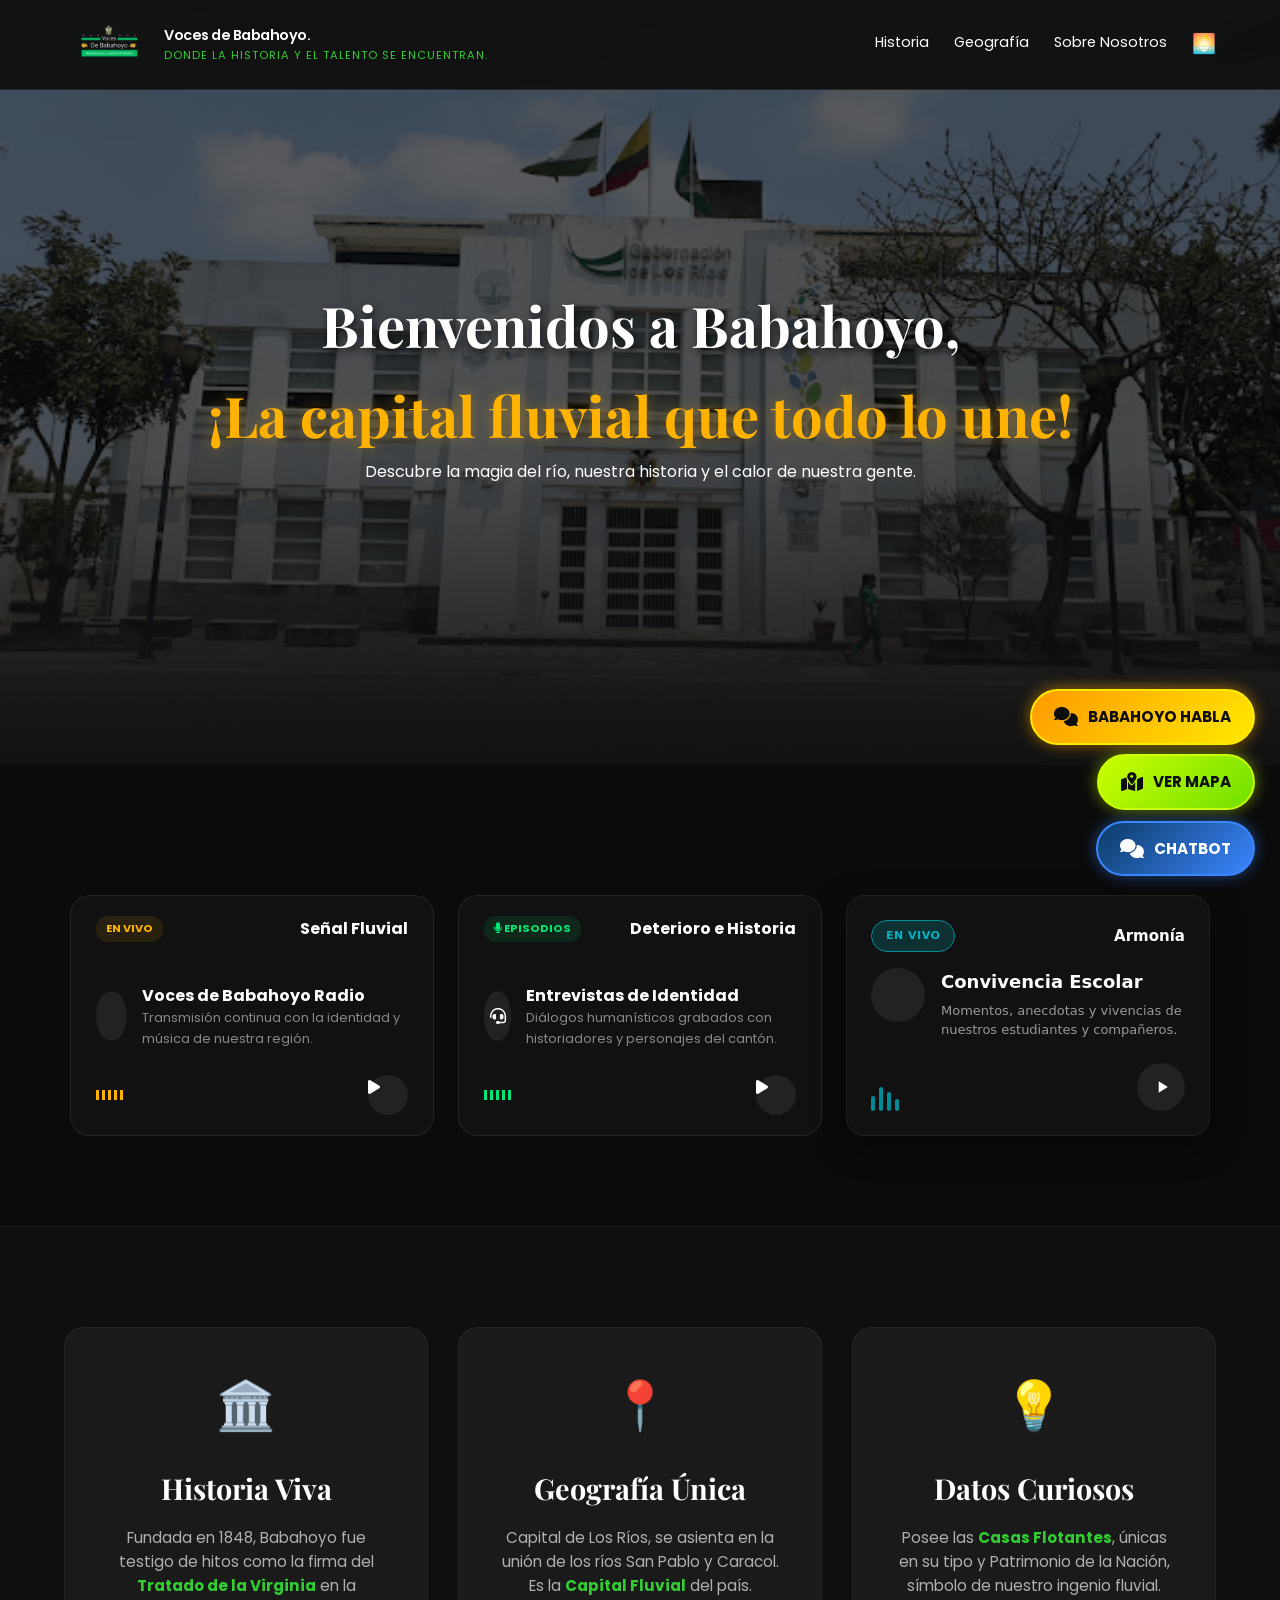
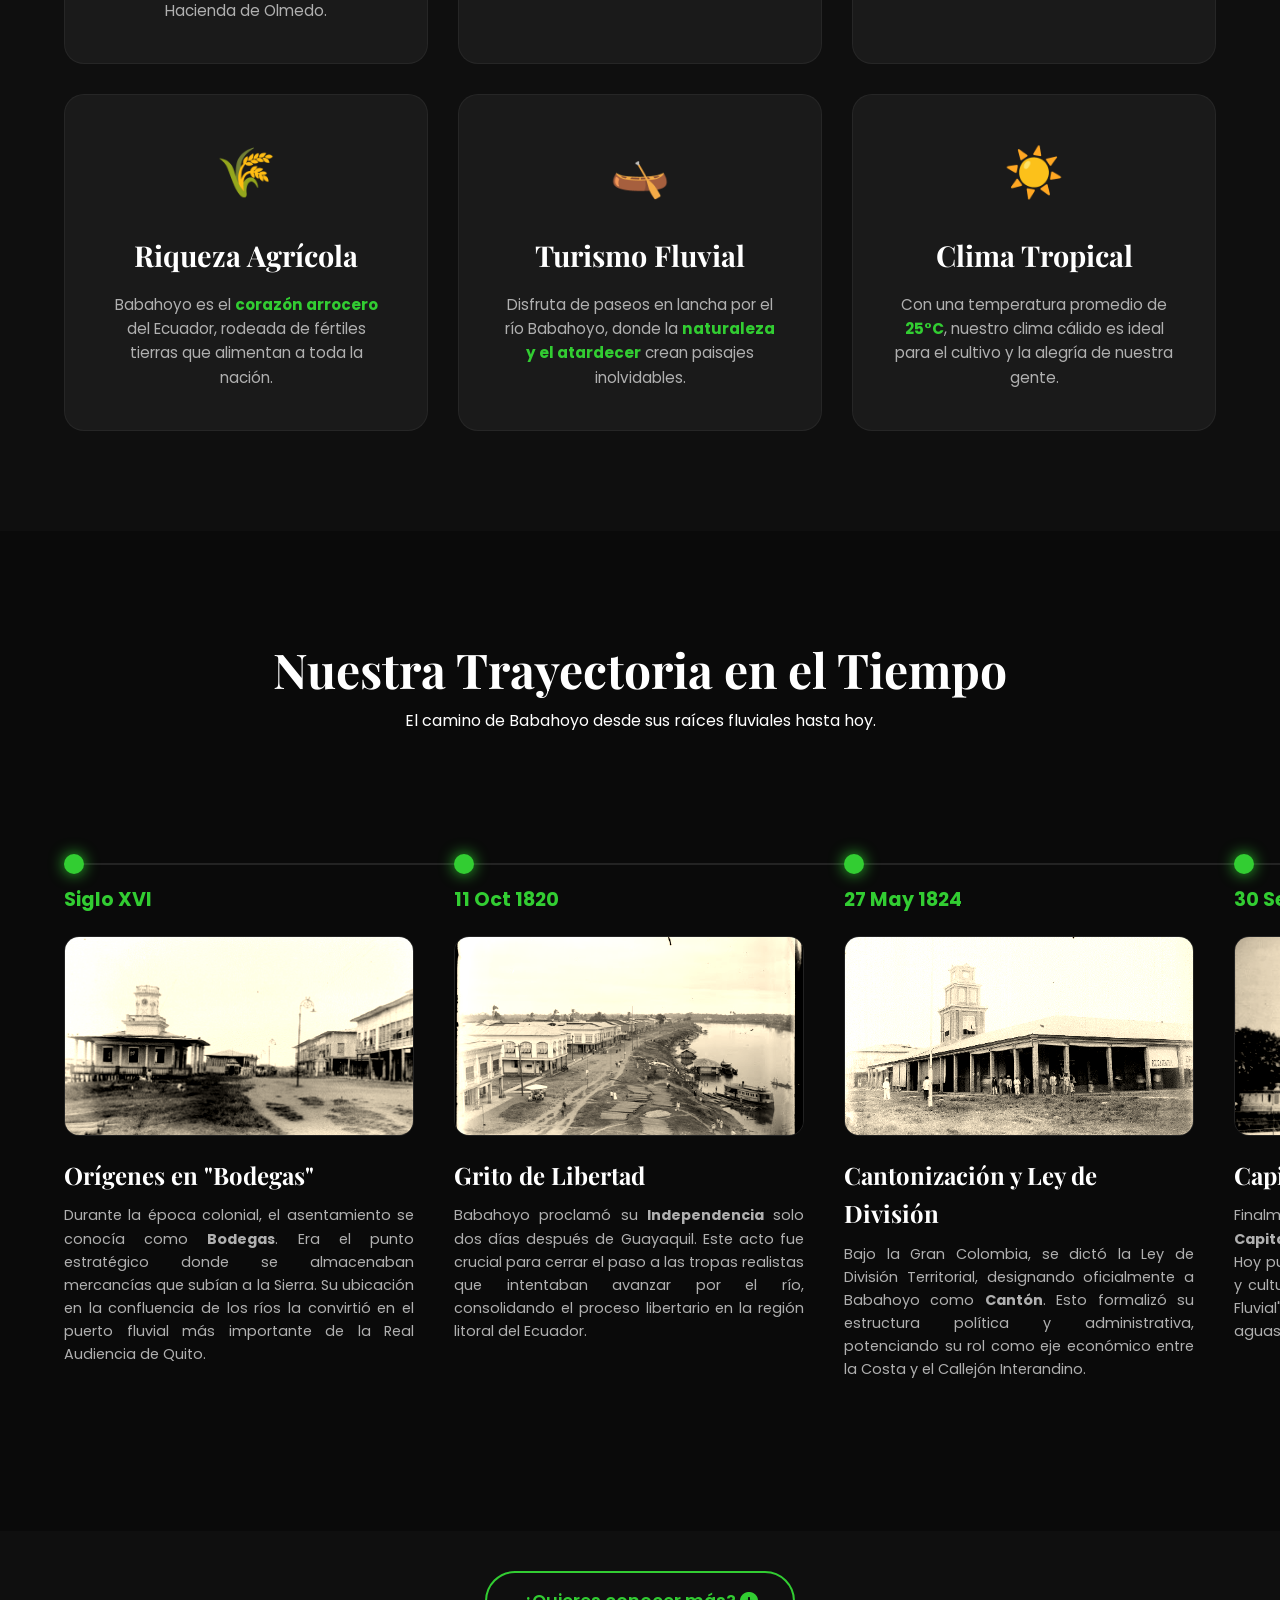
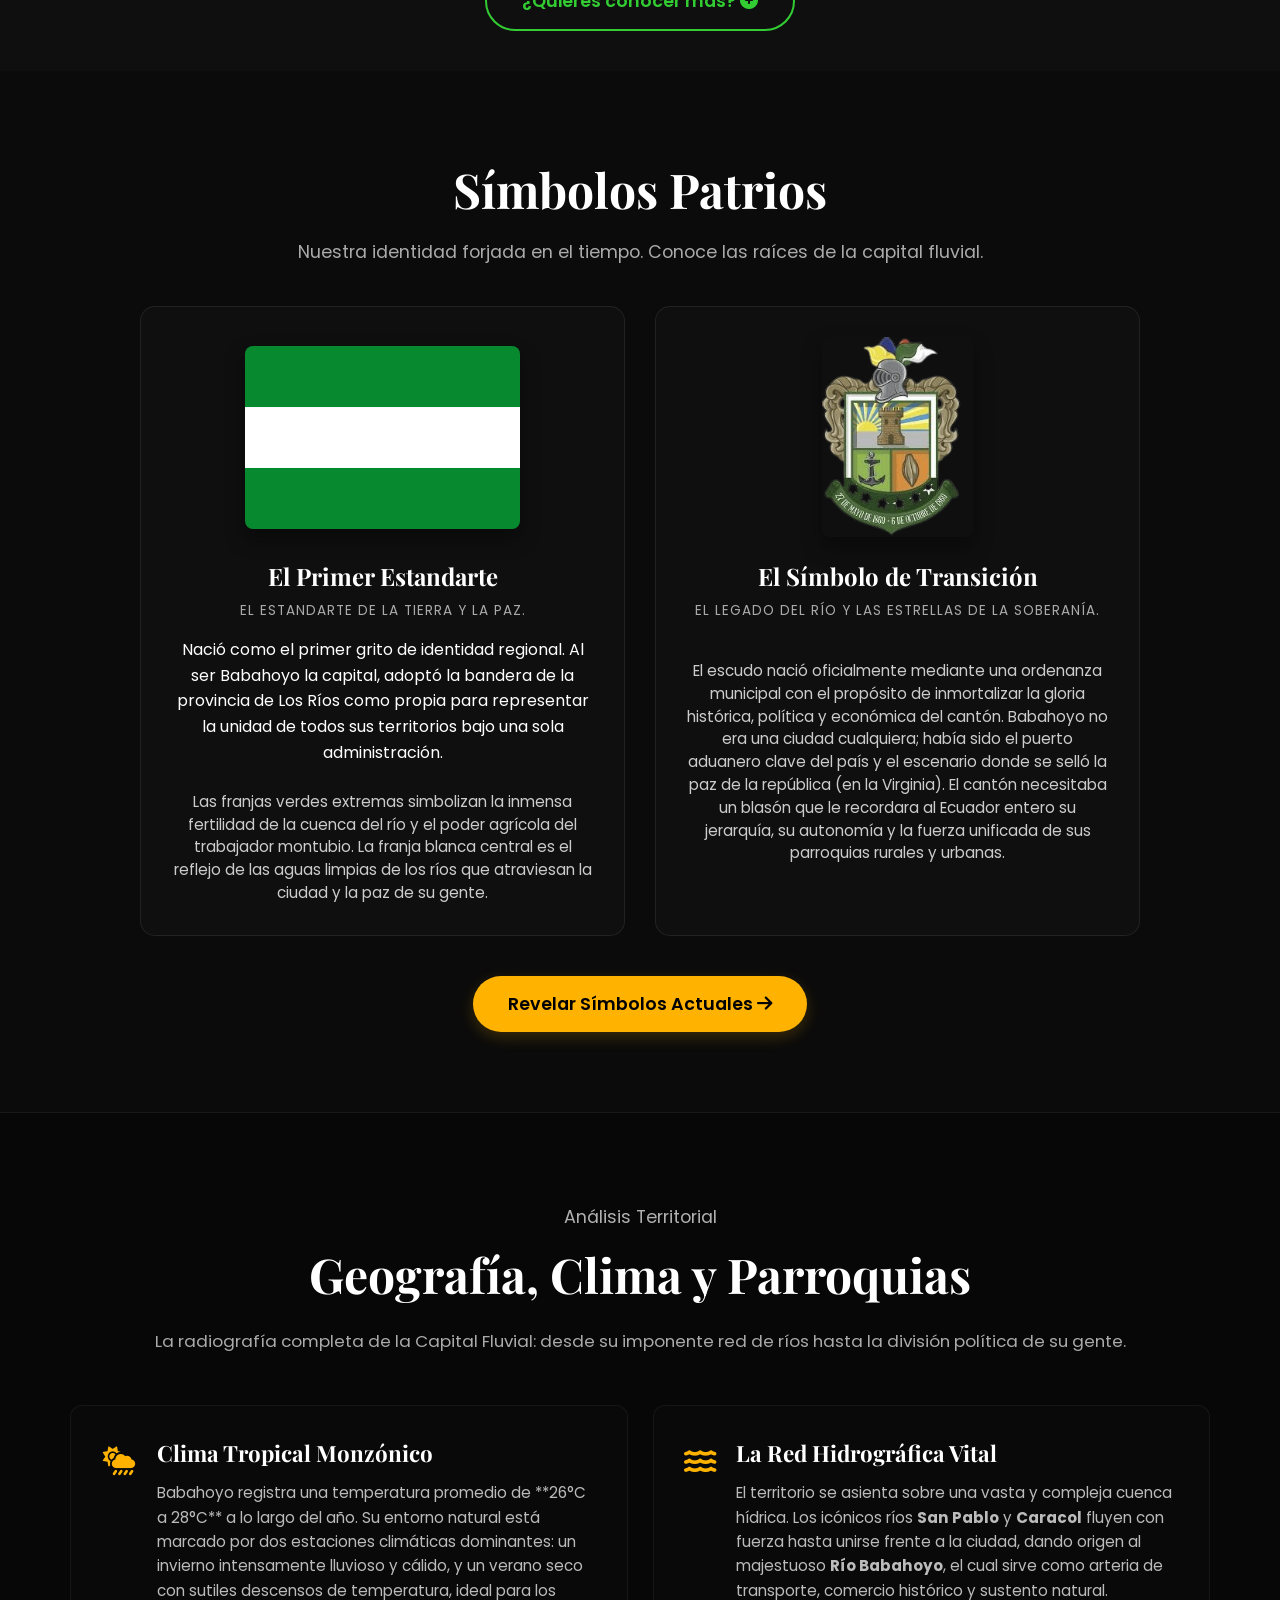
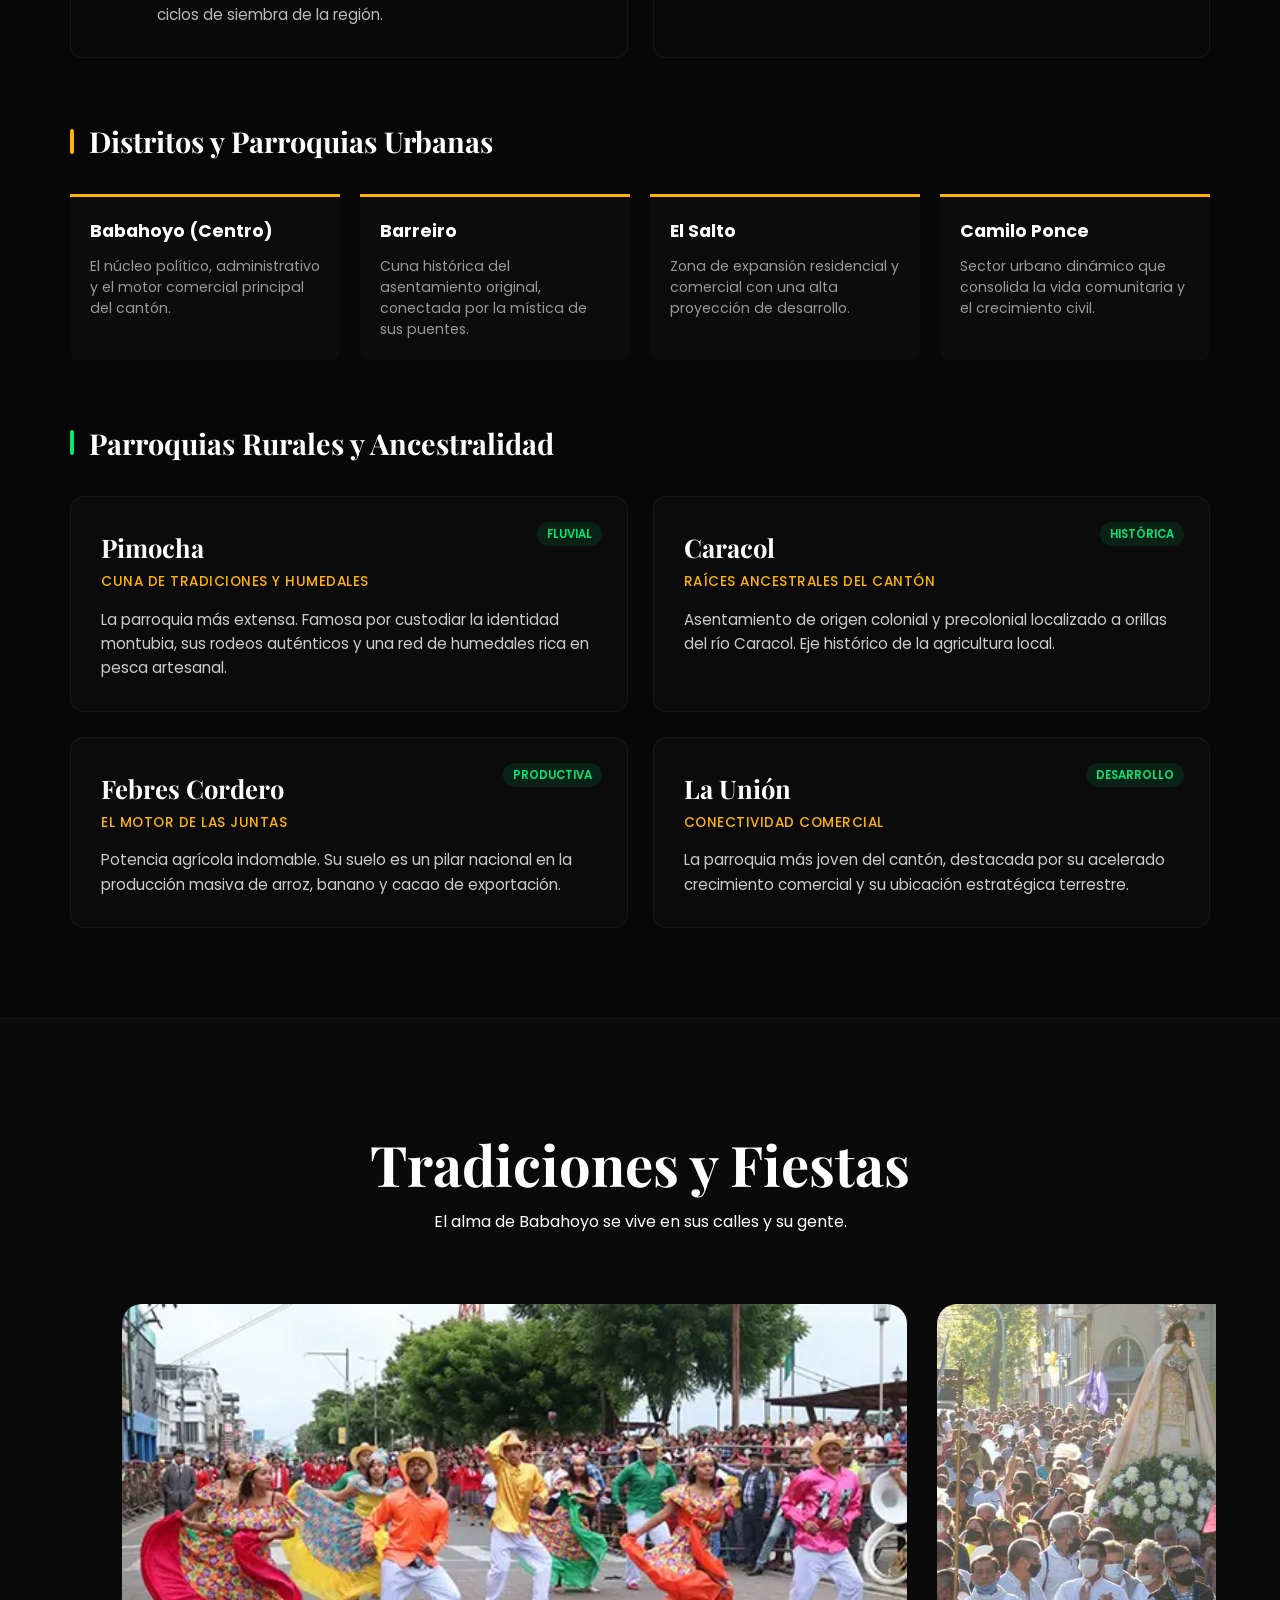
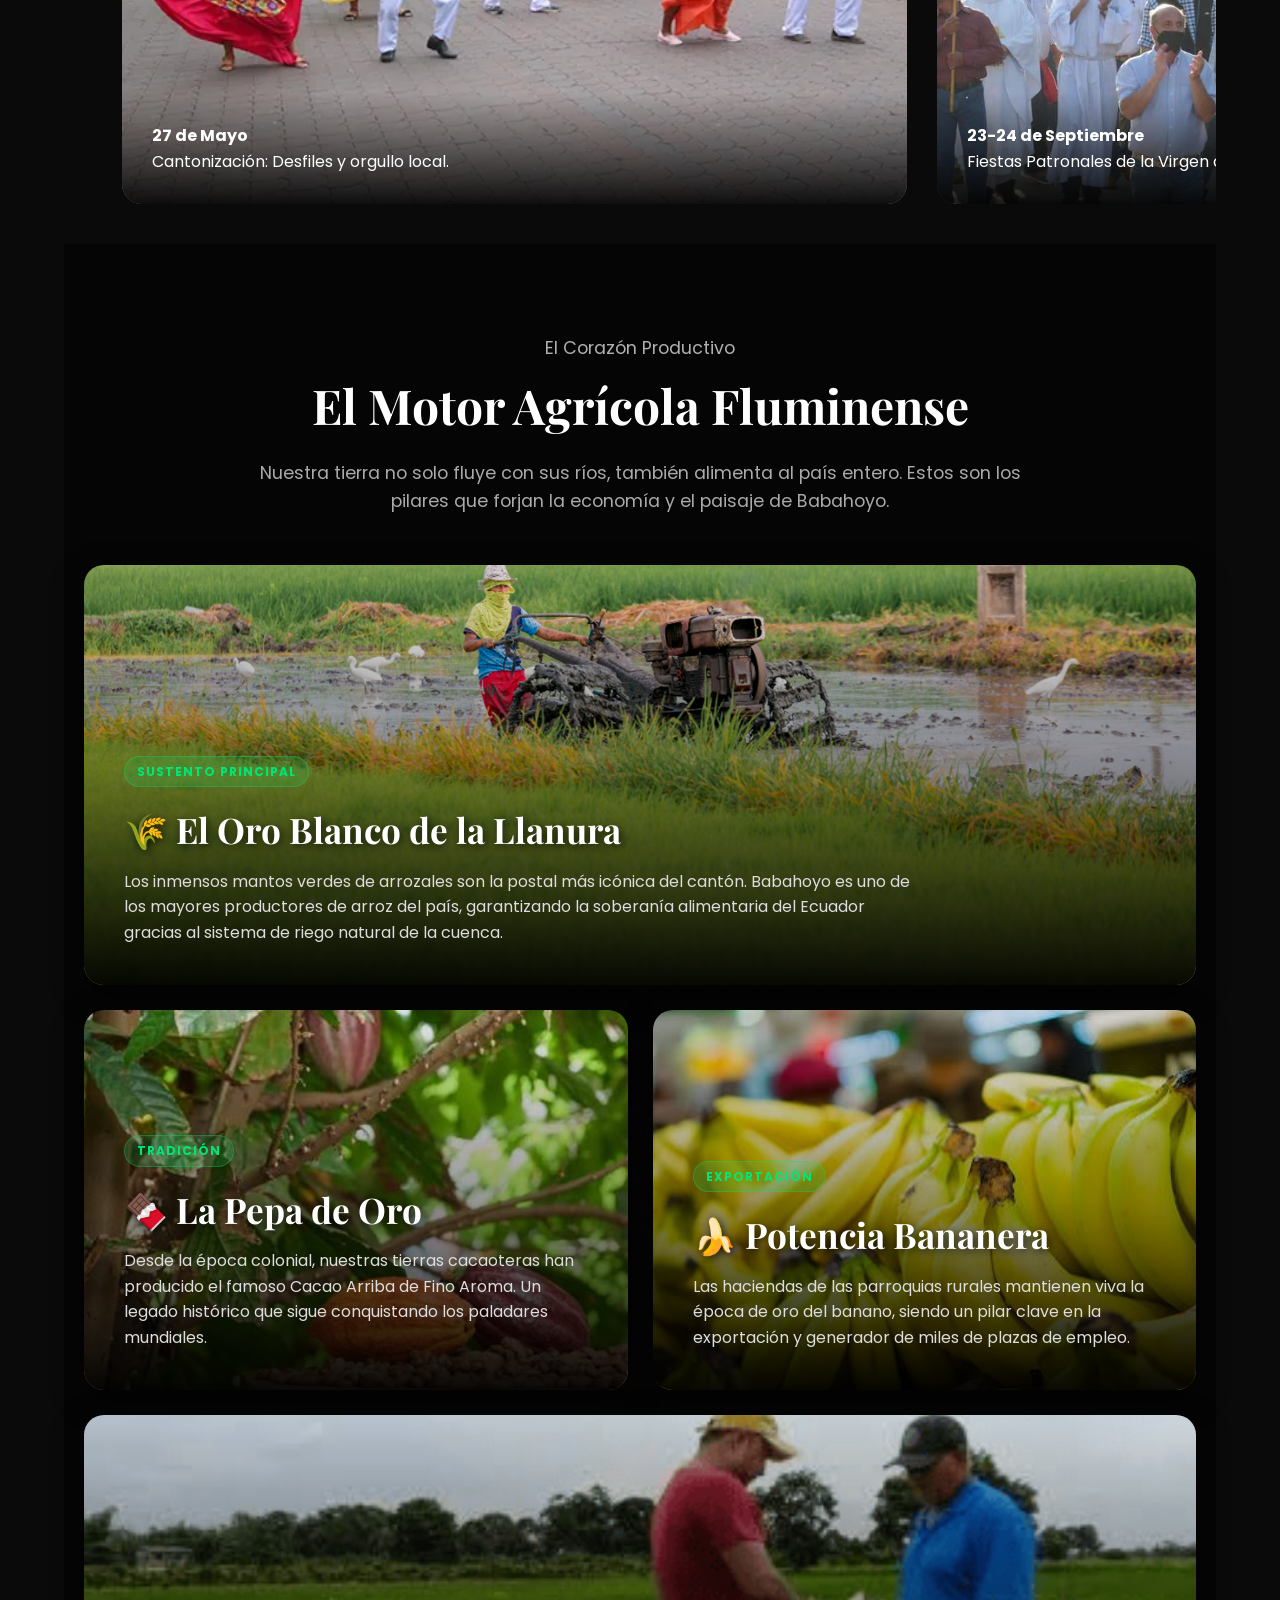
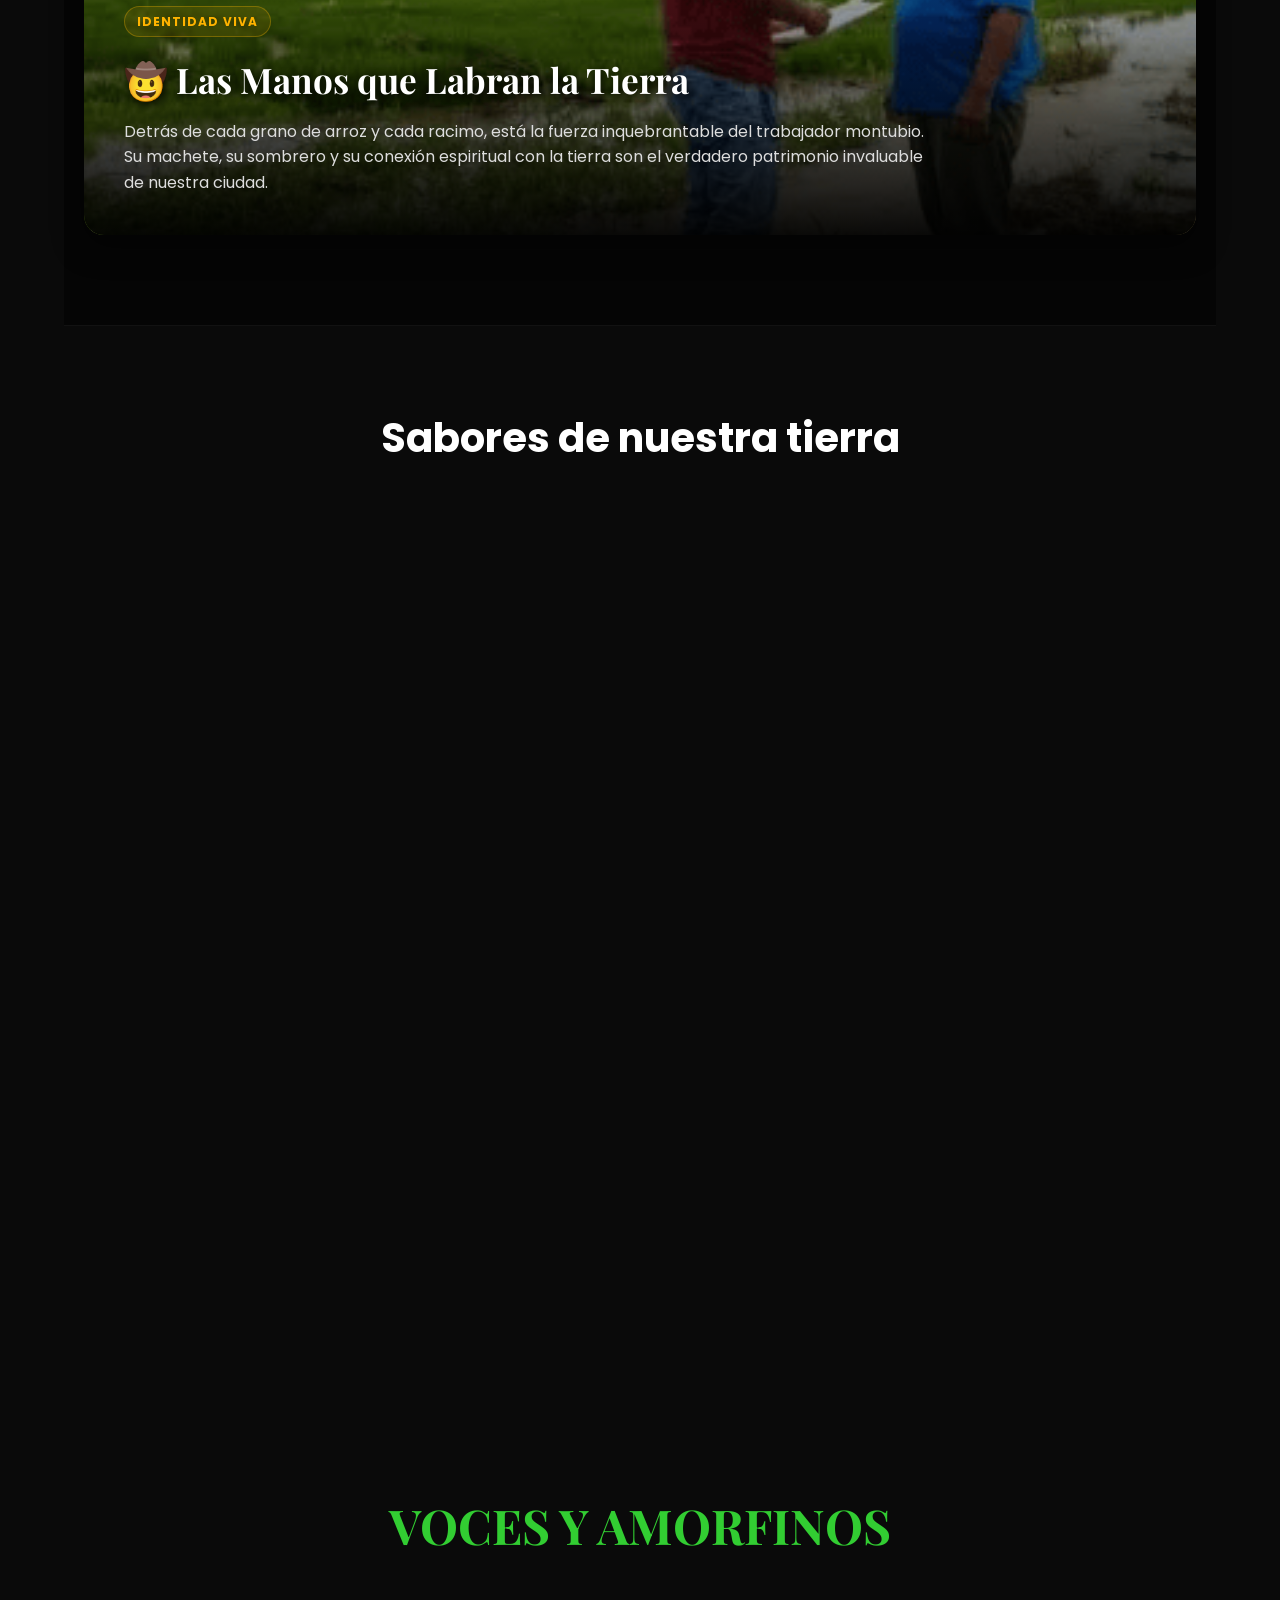
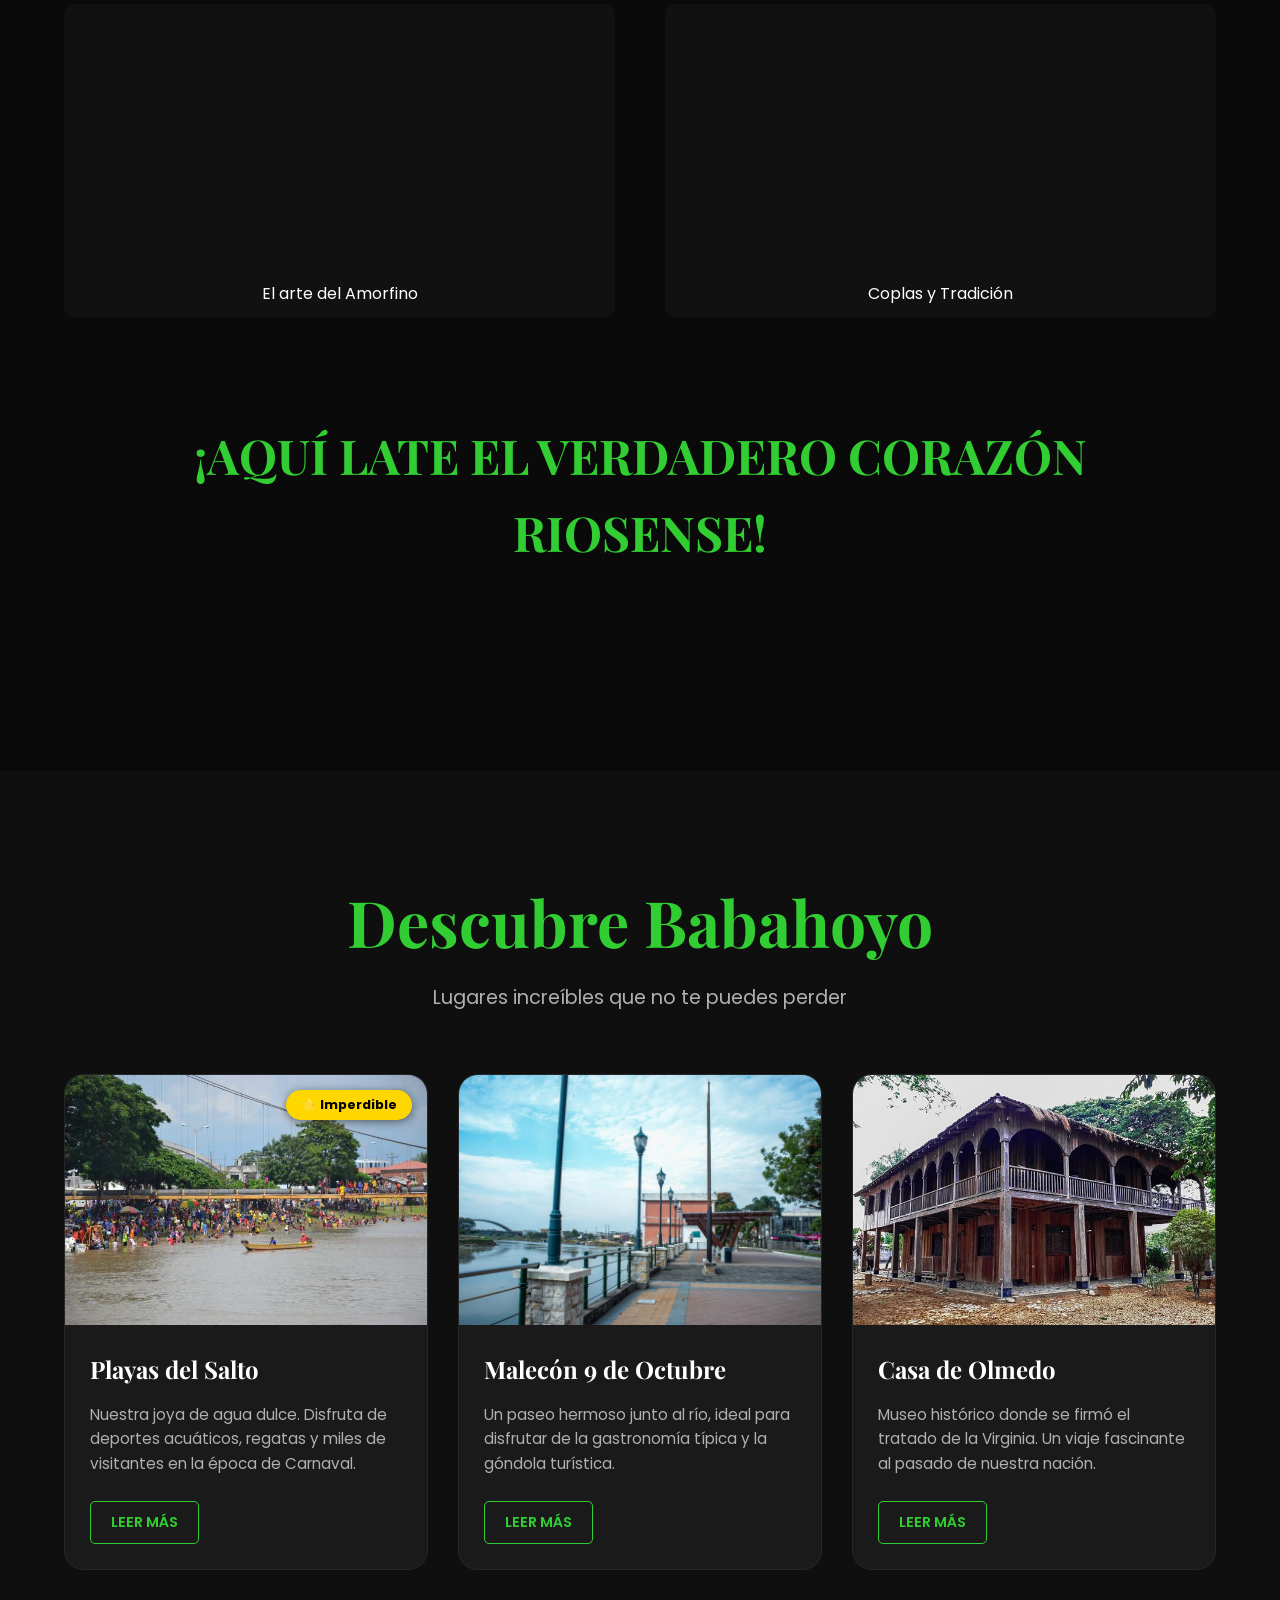
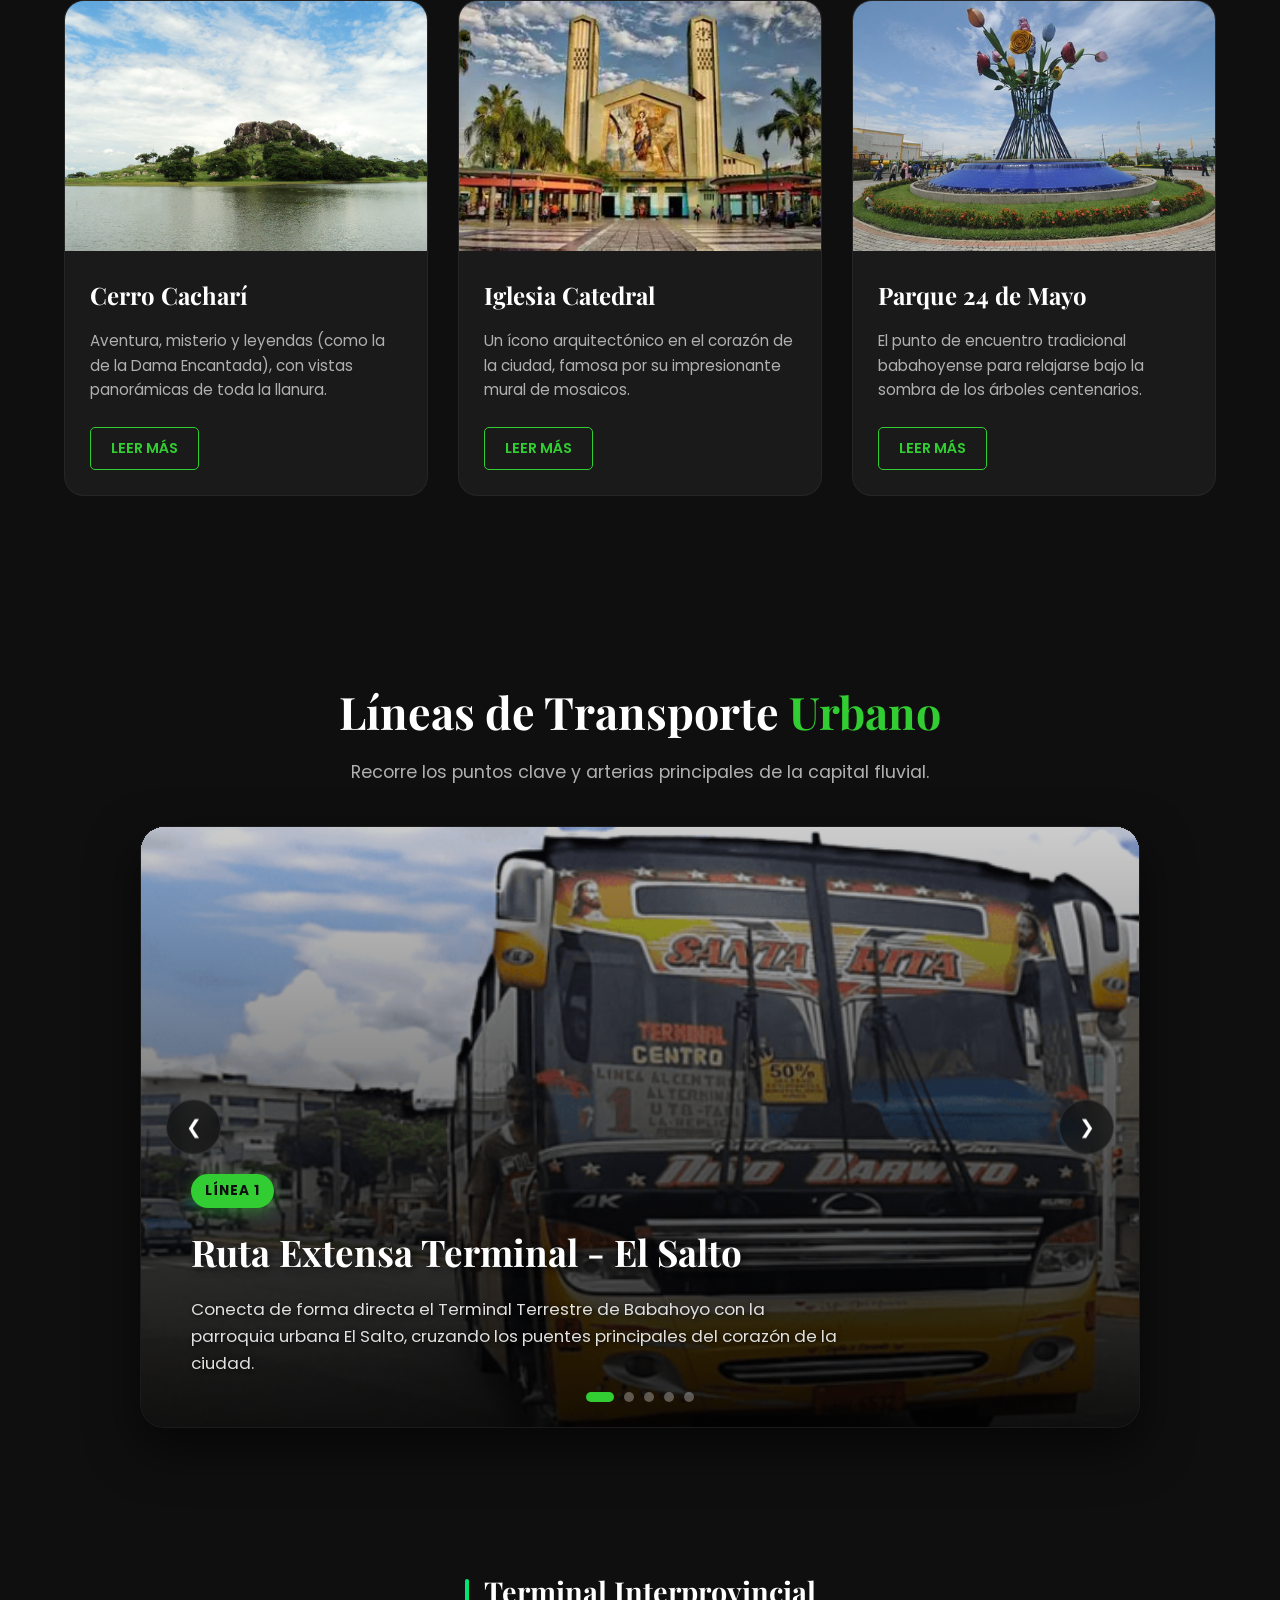
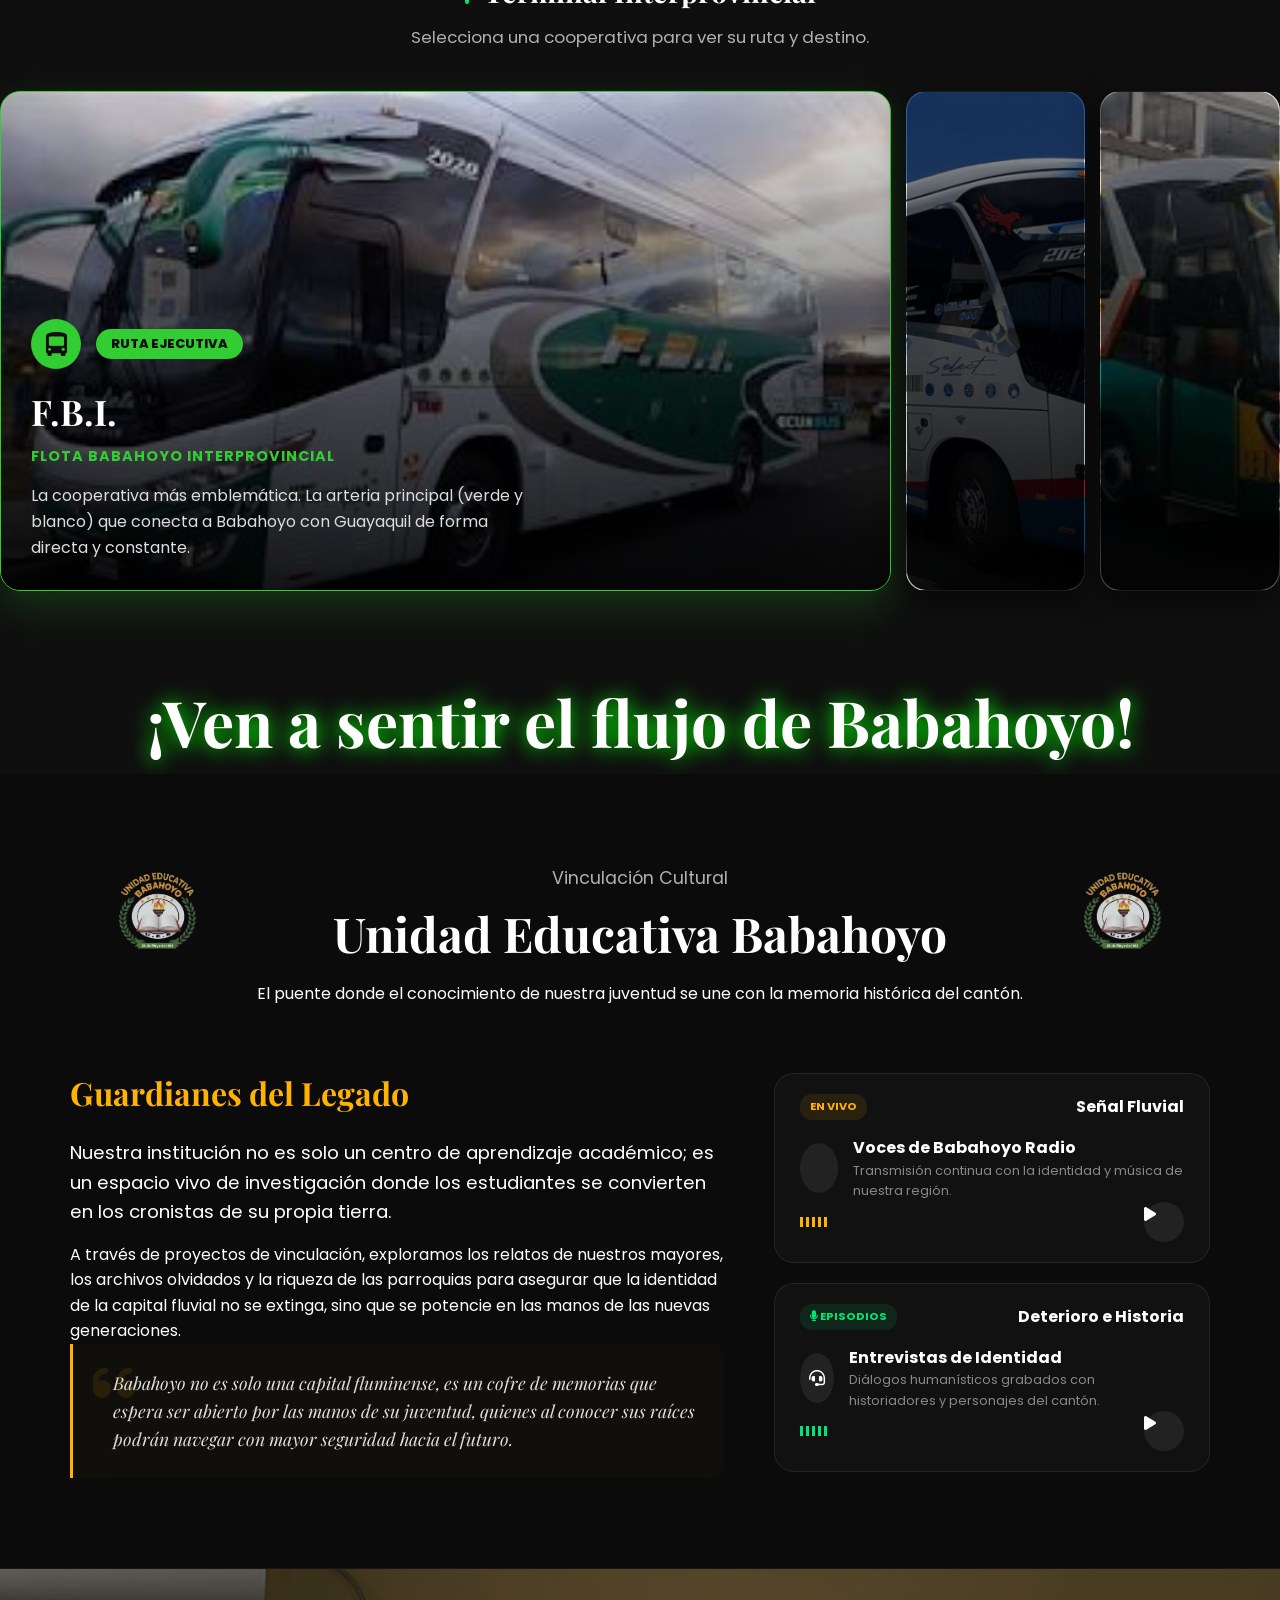
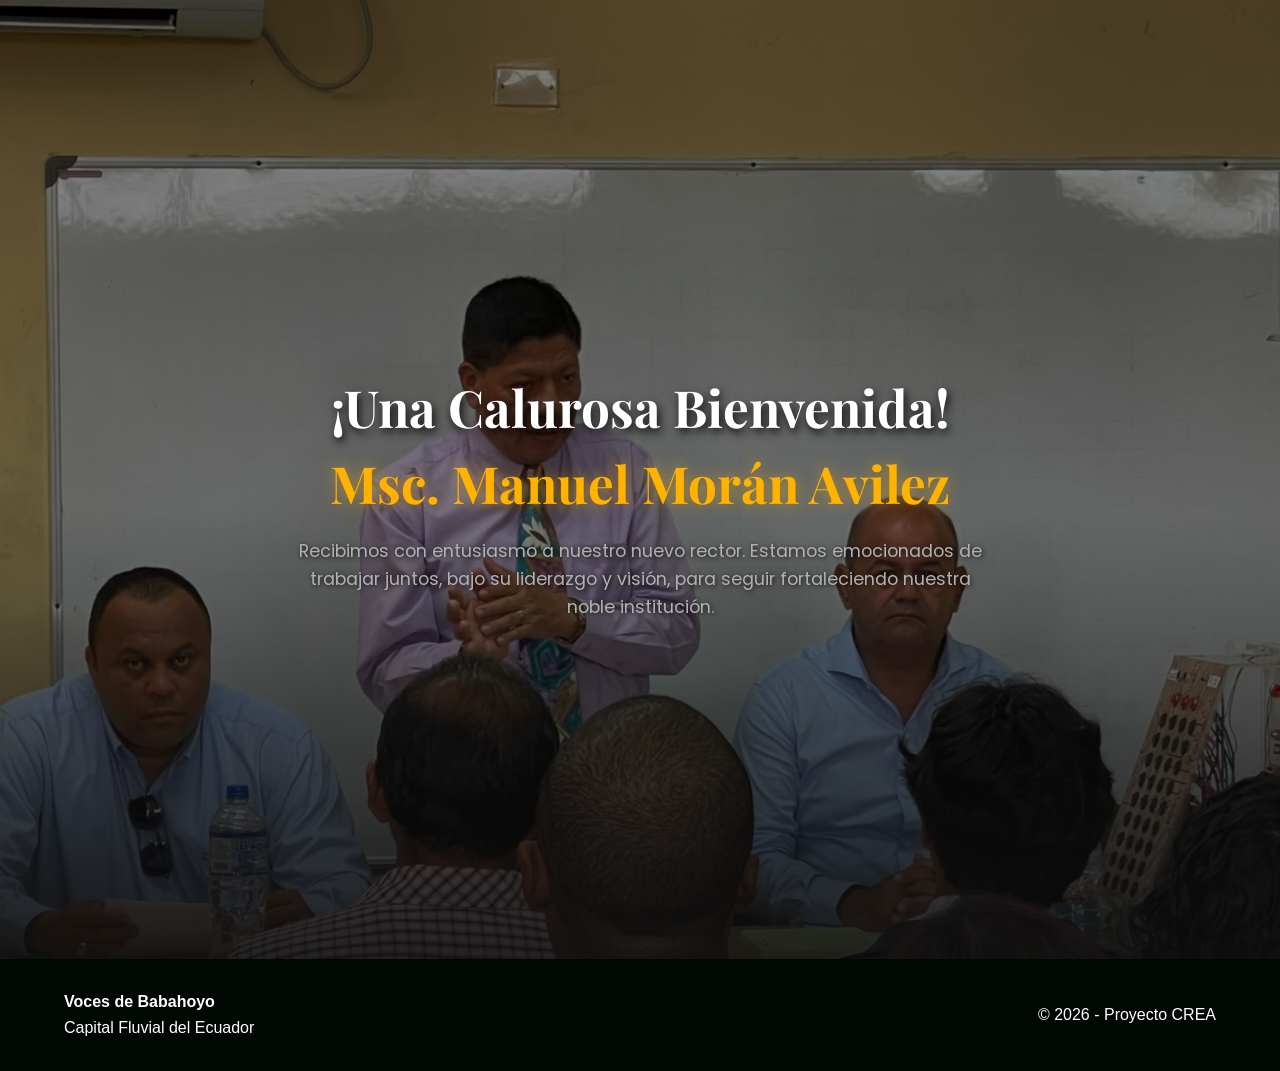
==== commit 2e7e76ea: "Ya esta more, hasta ahi me dejo el git lens por que no me dejaste el admin con la foreign key jajaja" ====
--- a/index.html
+++ b/index.html
@@ -618,7 +618,7 @@
                     <h4>Ceviche</h4>
                     <p>Fresco y con el toque único del río.</p>
                 </div>
-                <div class="plato-card" data-aos="flip-left" data-aos-delay="100">
+                <div class="plato-card" data-aos="flip-left" data-aos-delay="200">
                     <div class="plato-img"><img src="Images/arrozconmenestra.png" alt="Arroz con Menestra"></div>
                     <h4>Arroz con Menestra</h4>
                     <p>Acompañado de carne asada al carbón.</p>
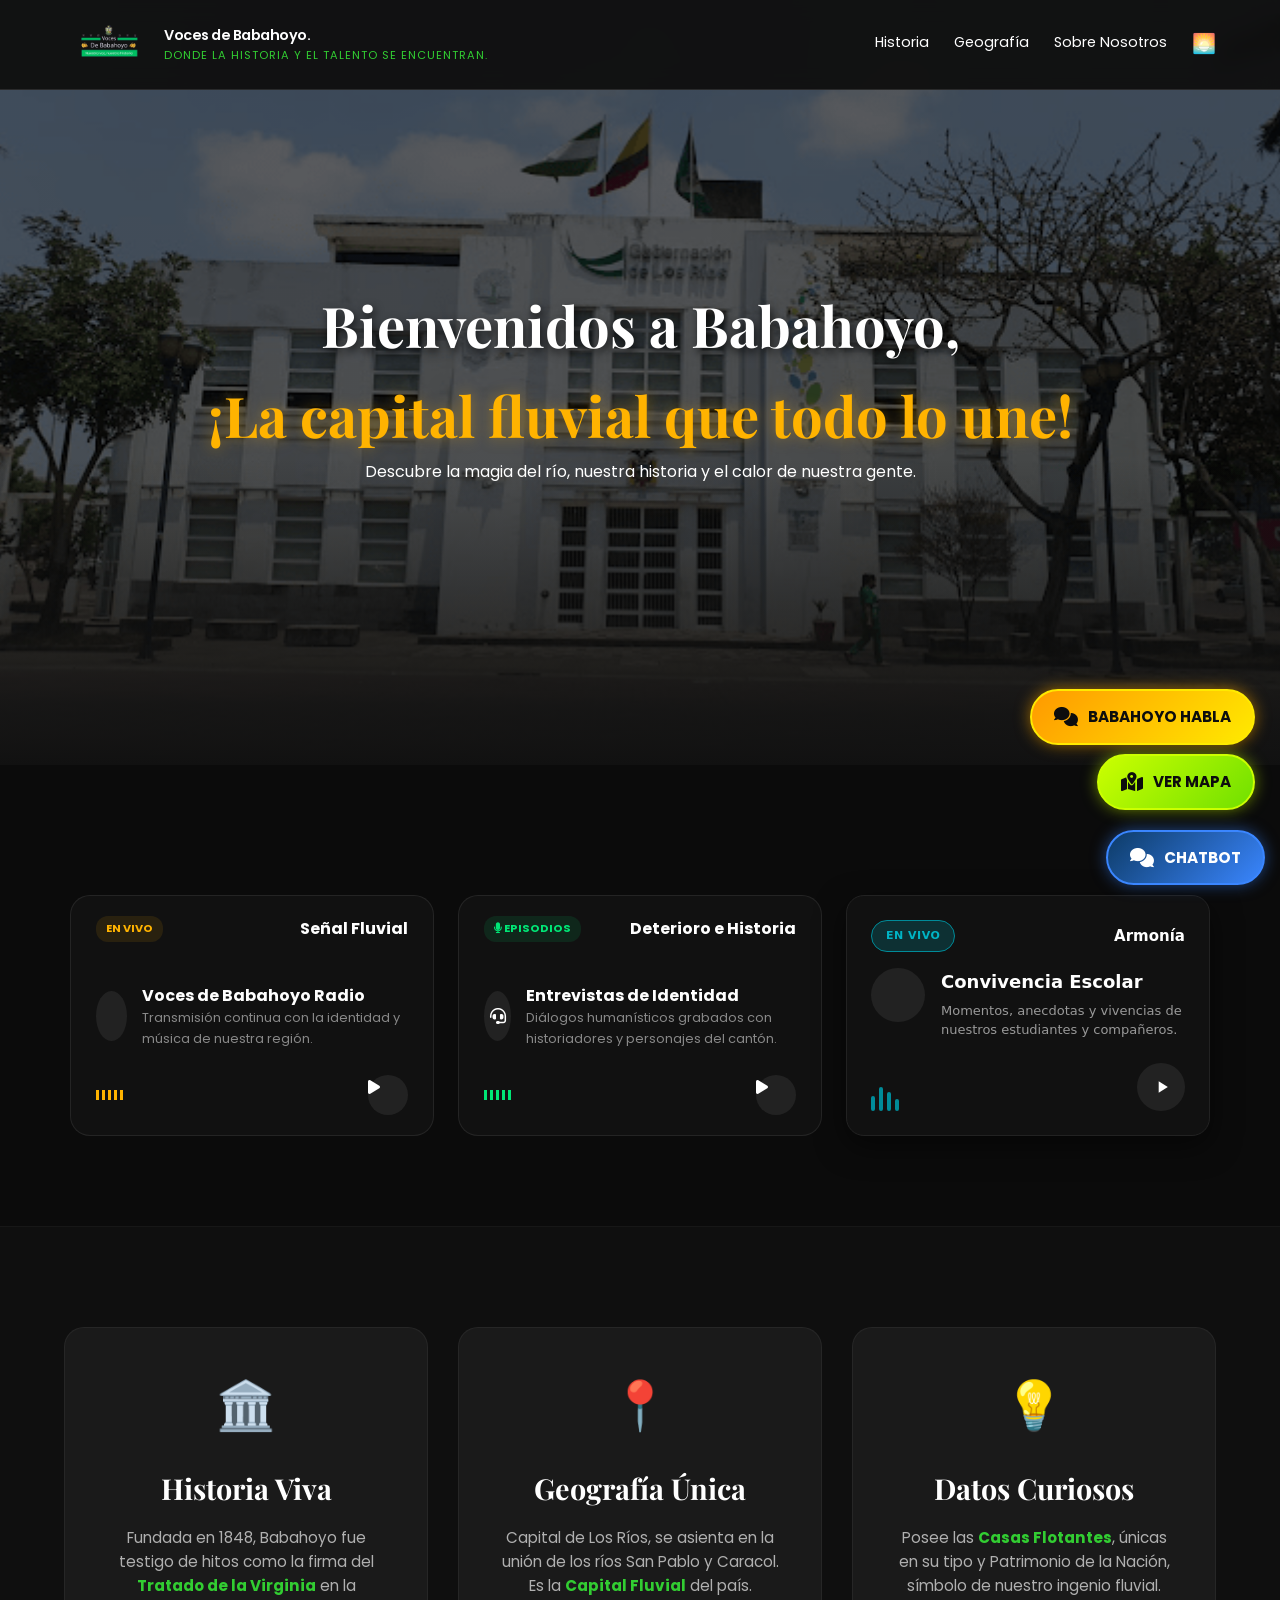
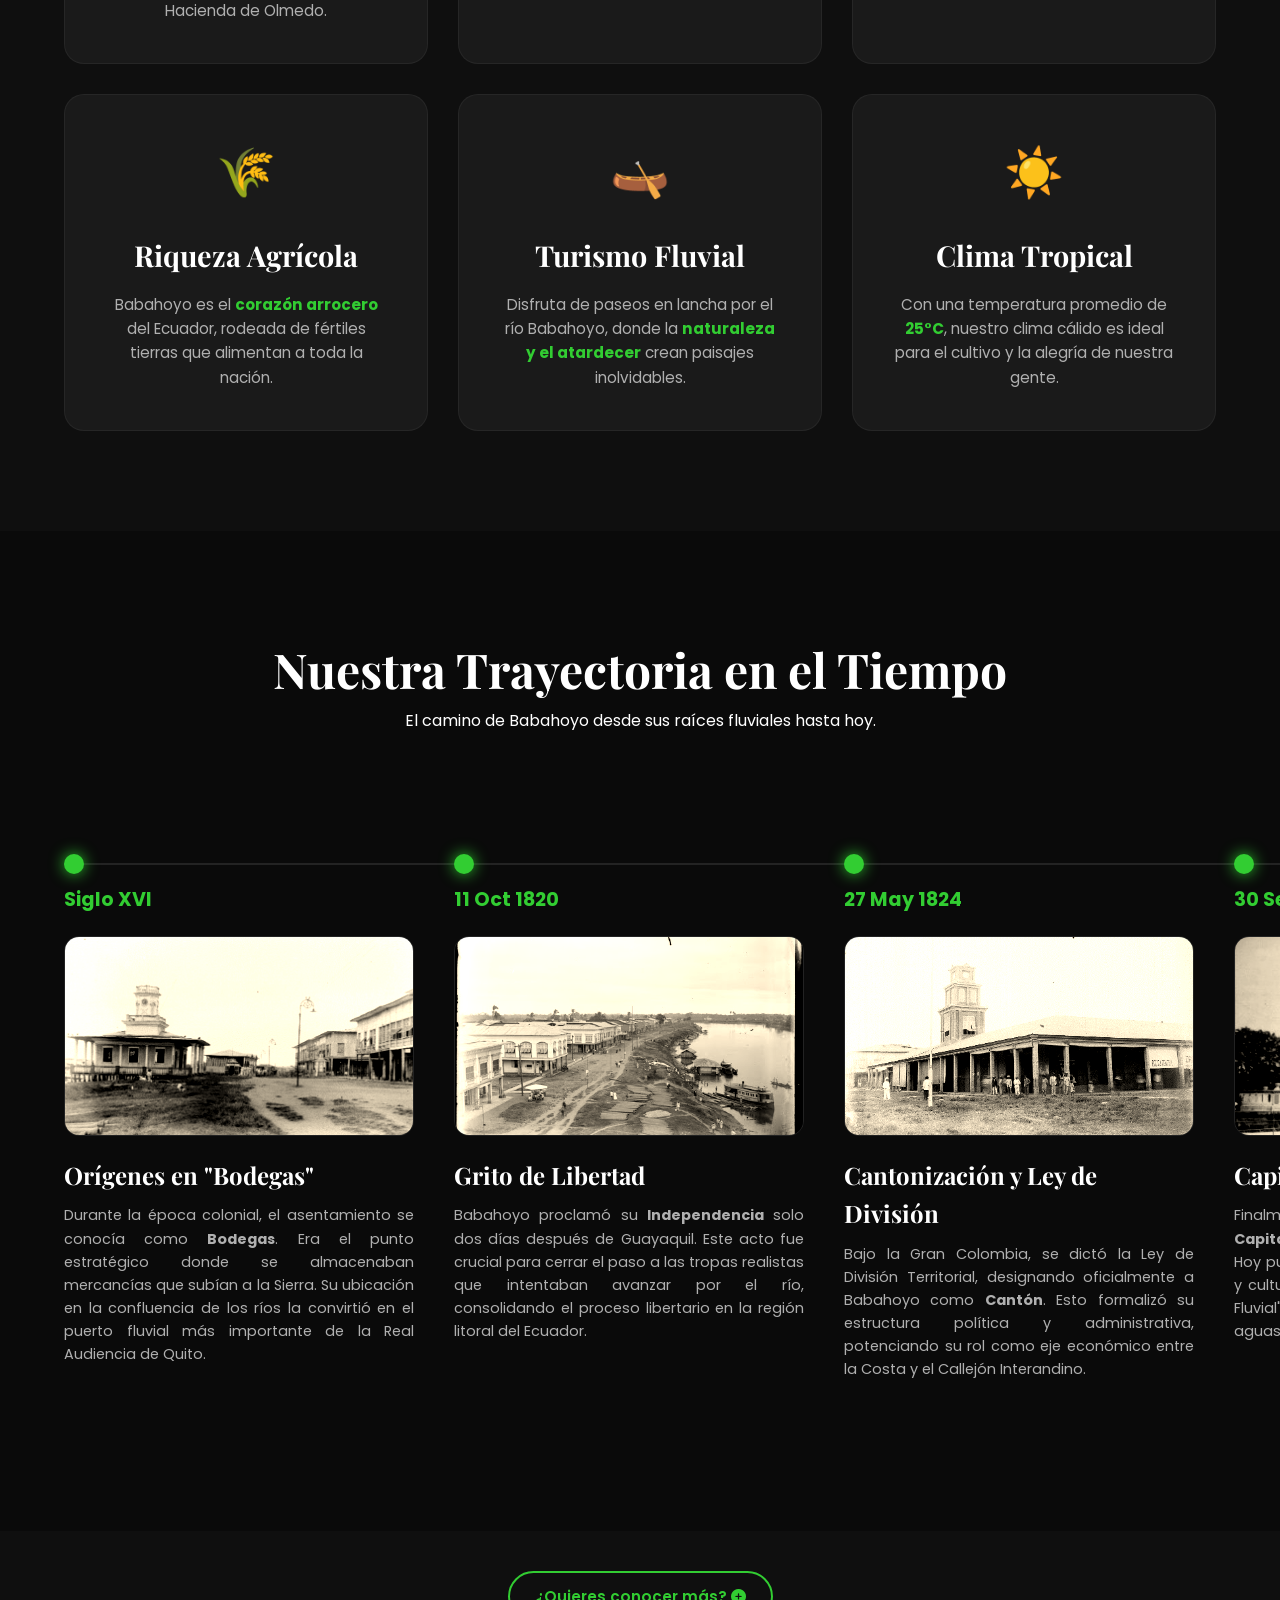
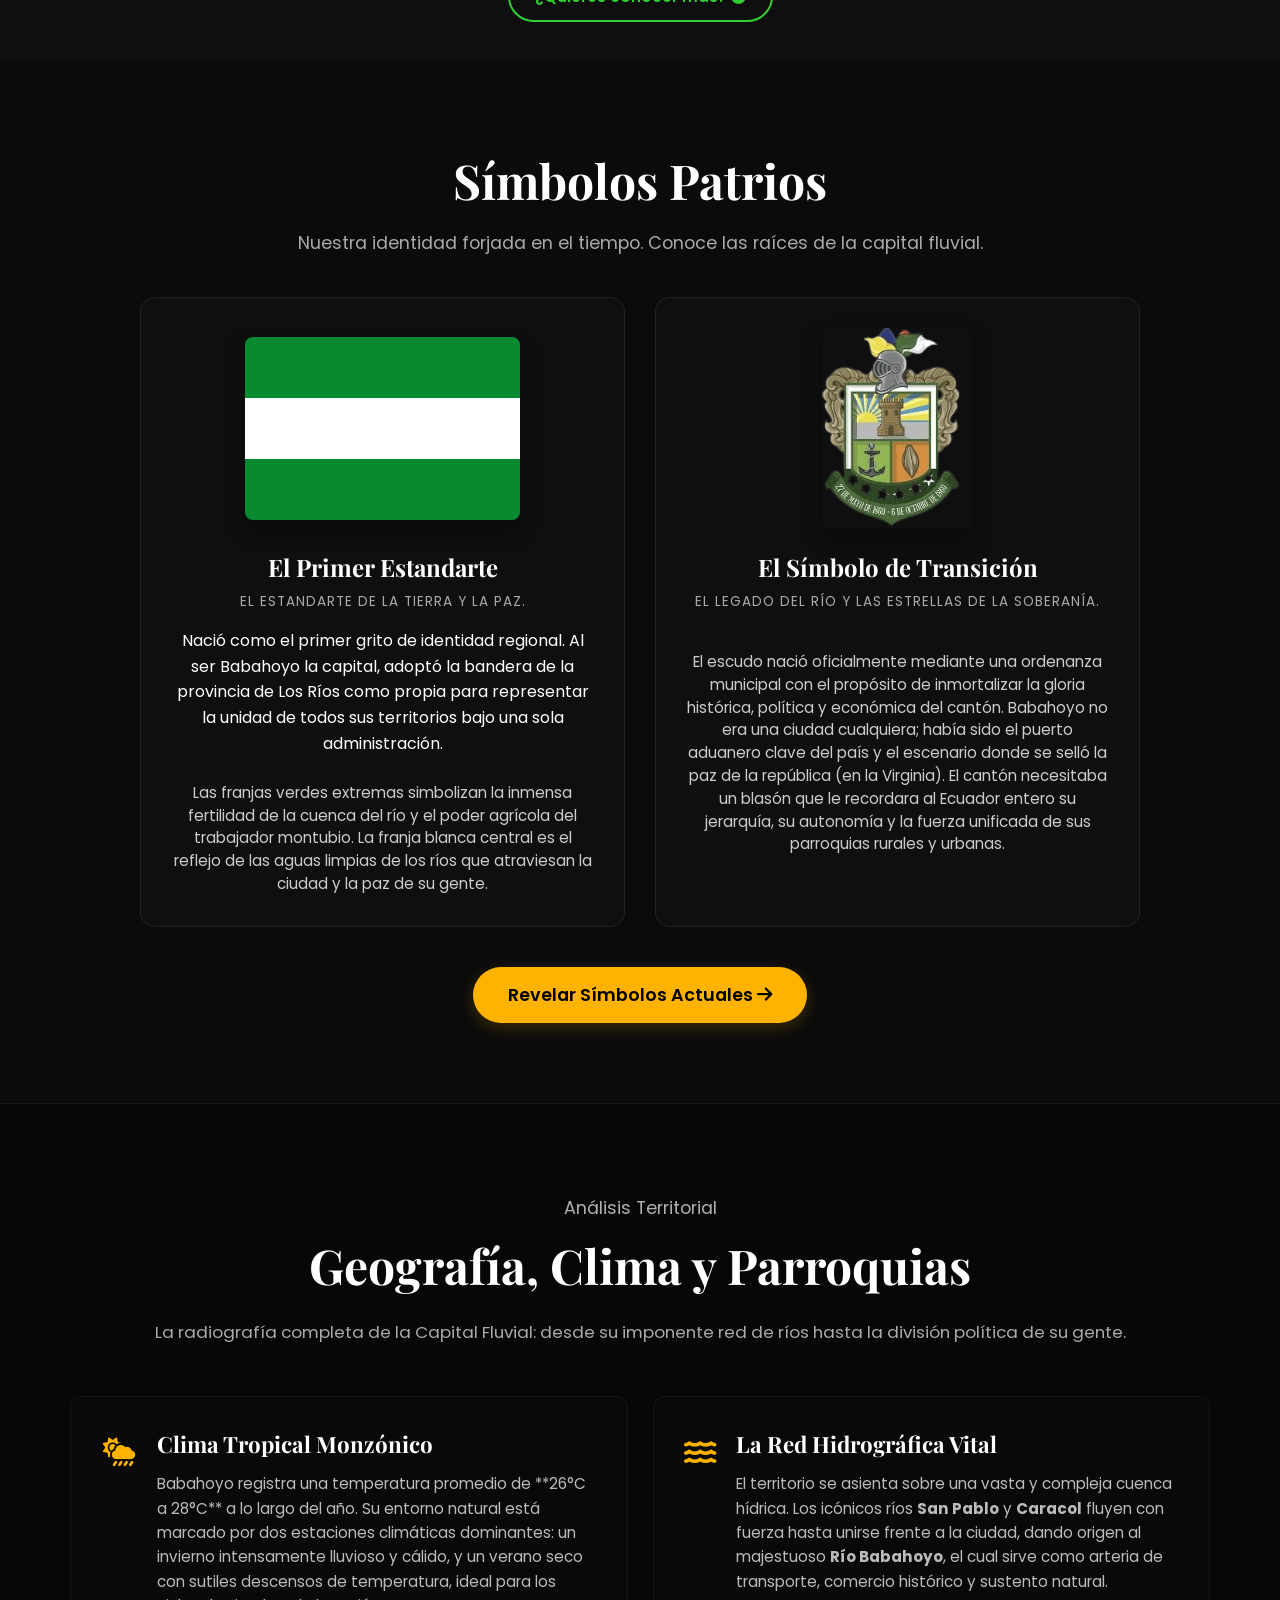
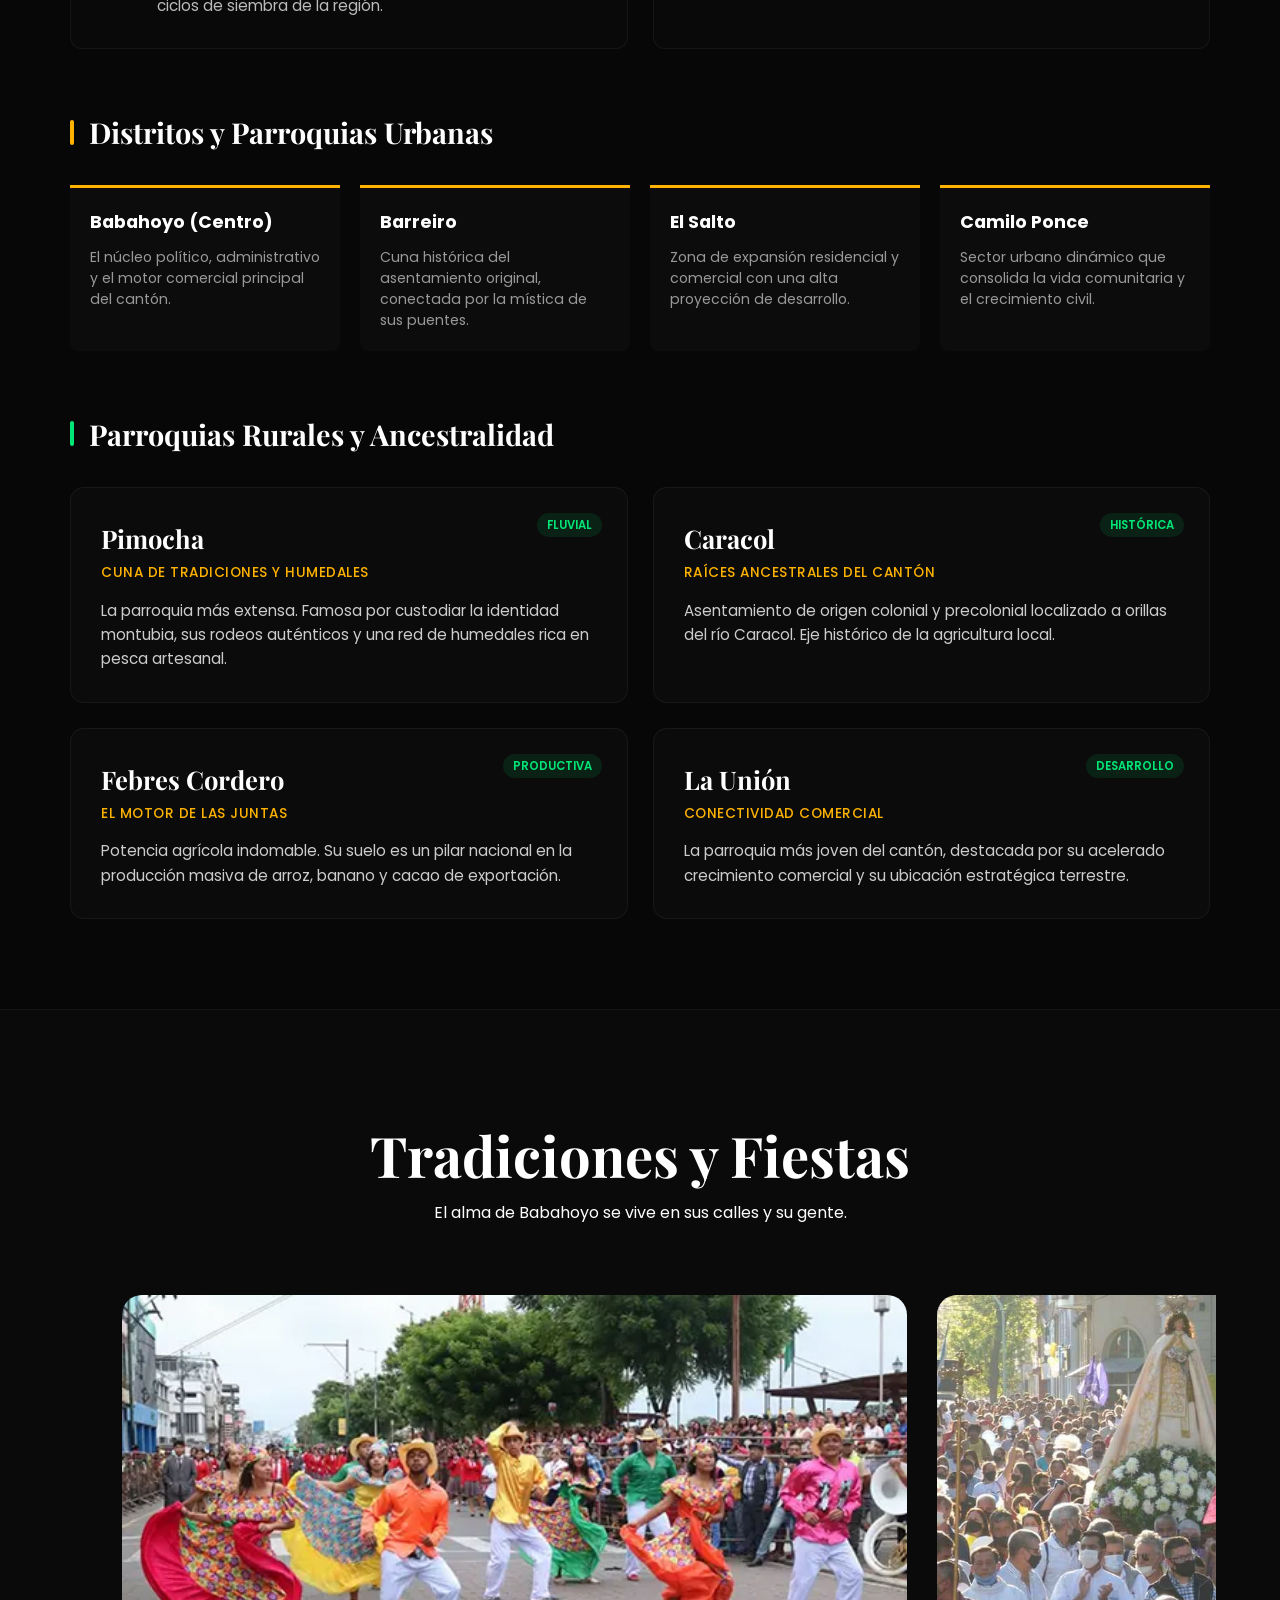
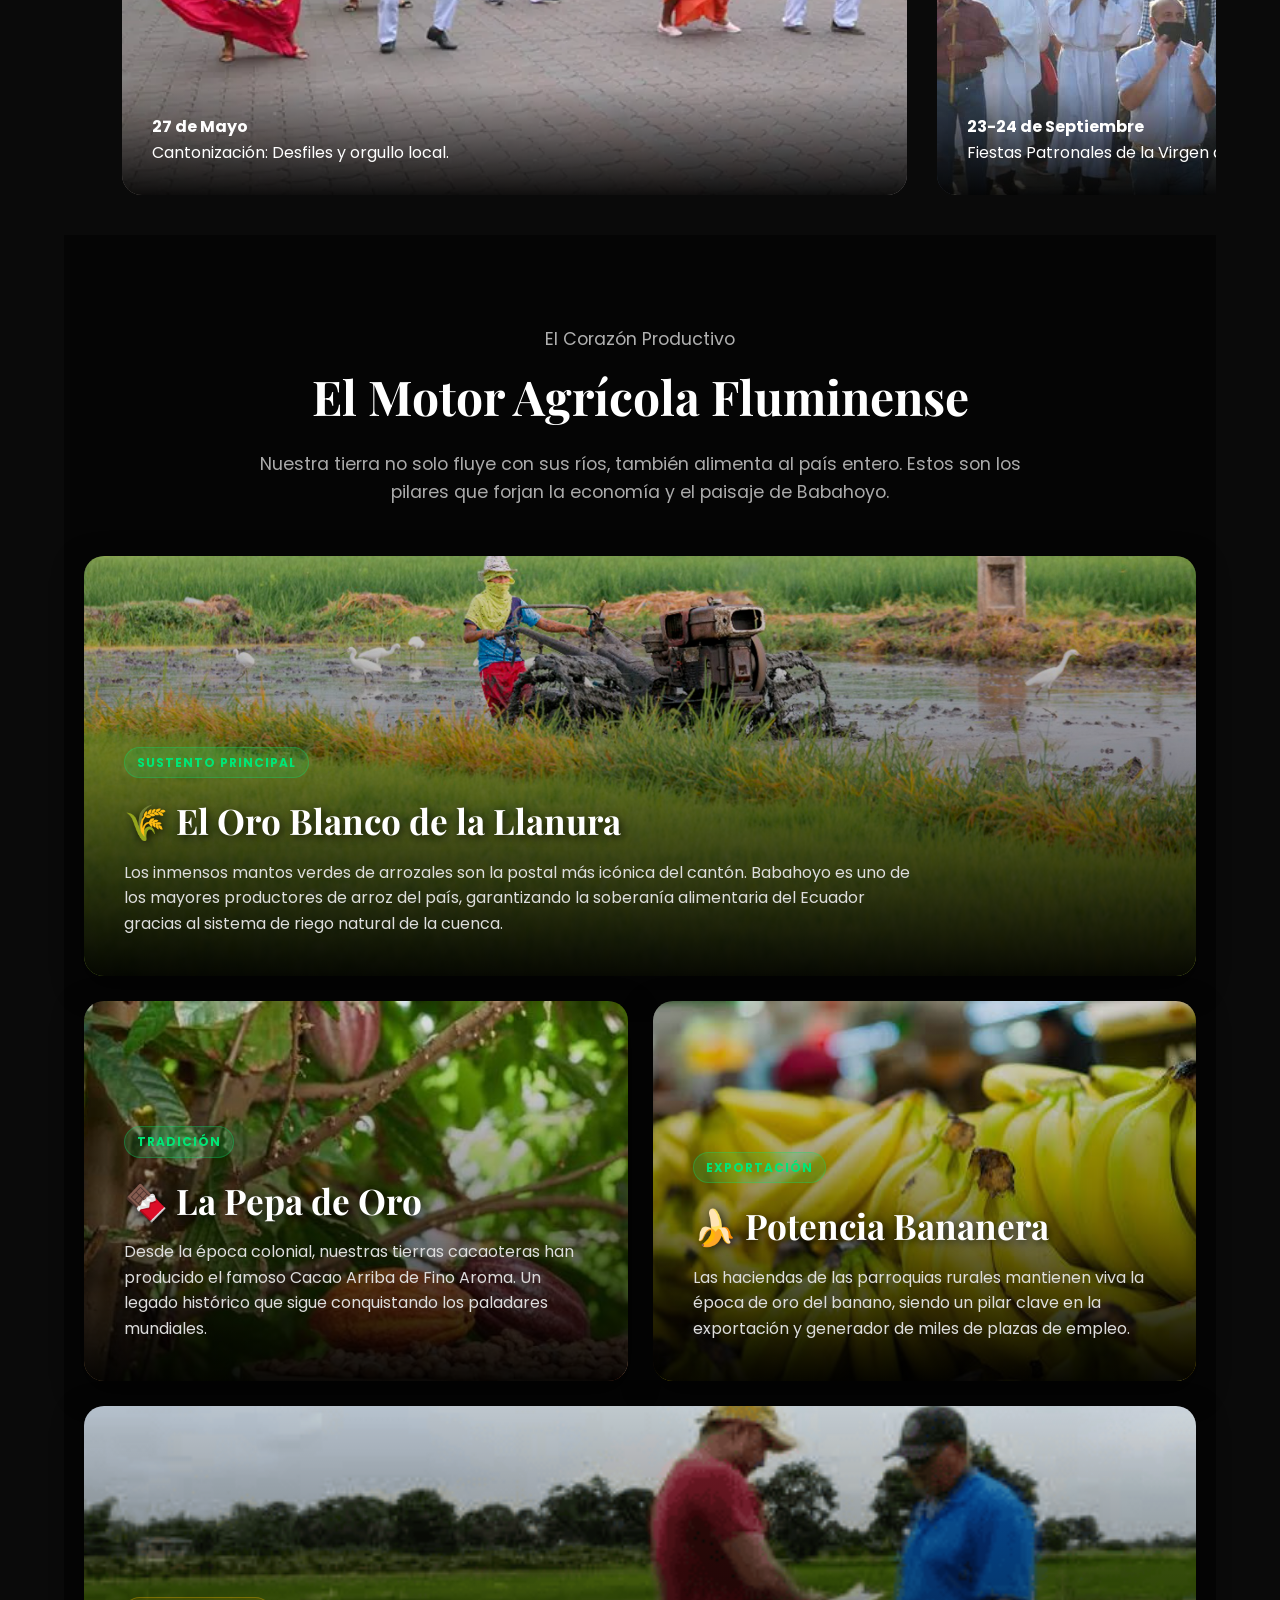
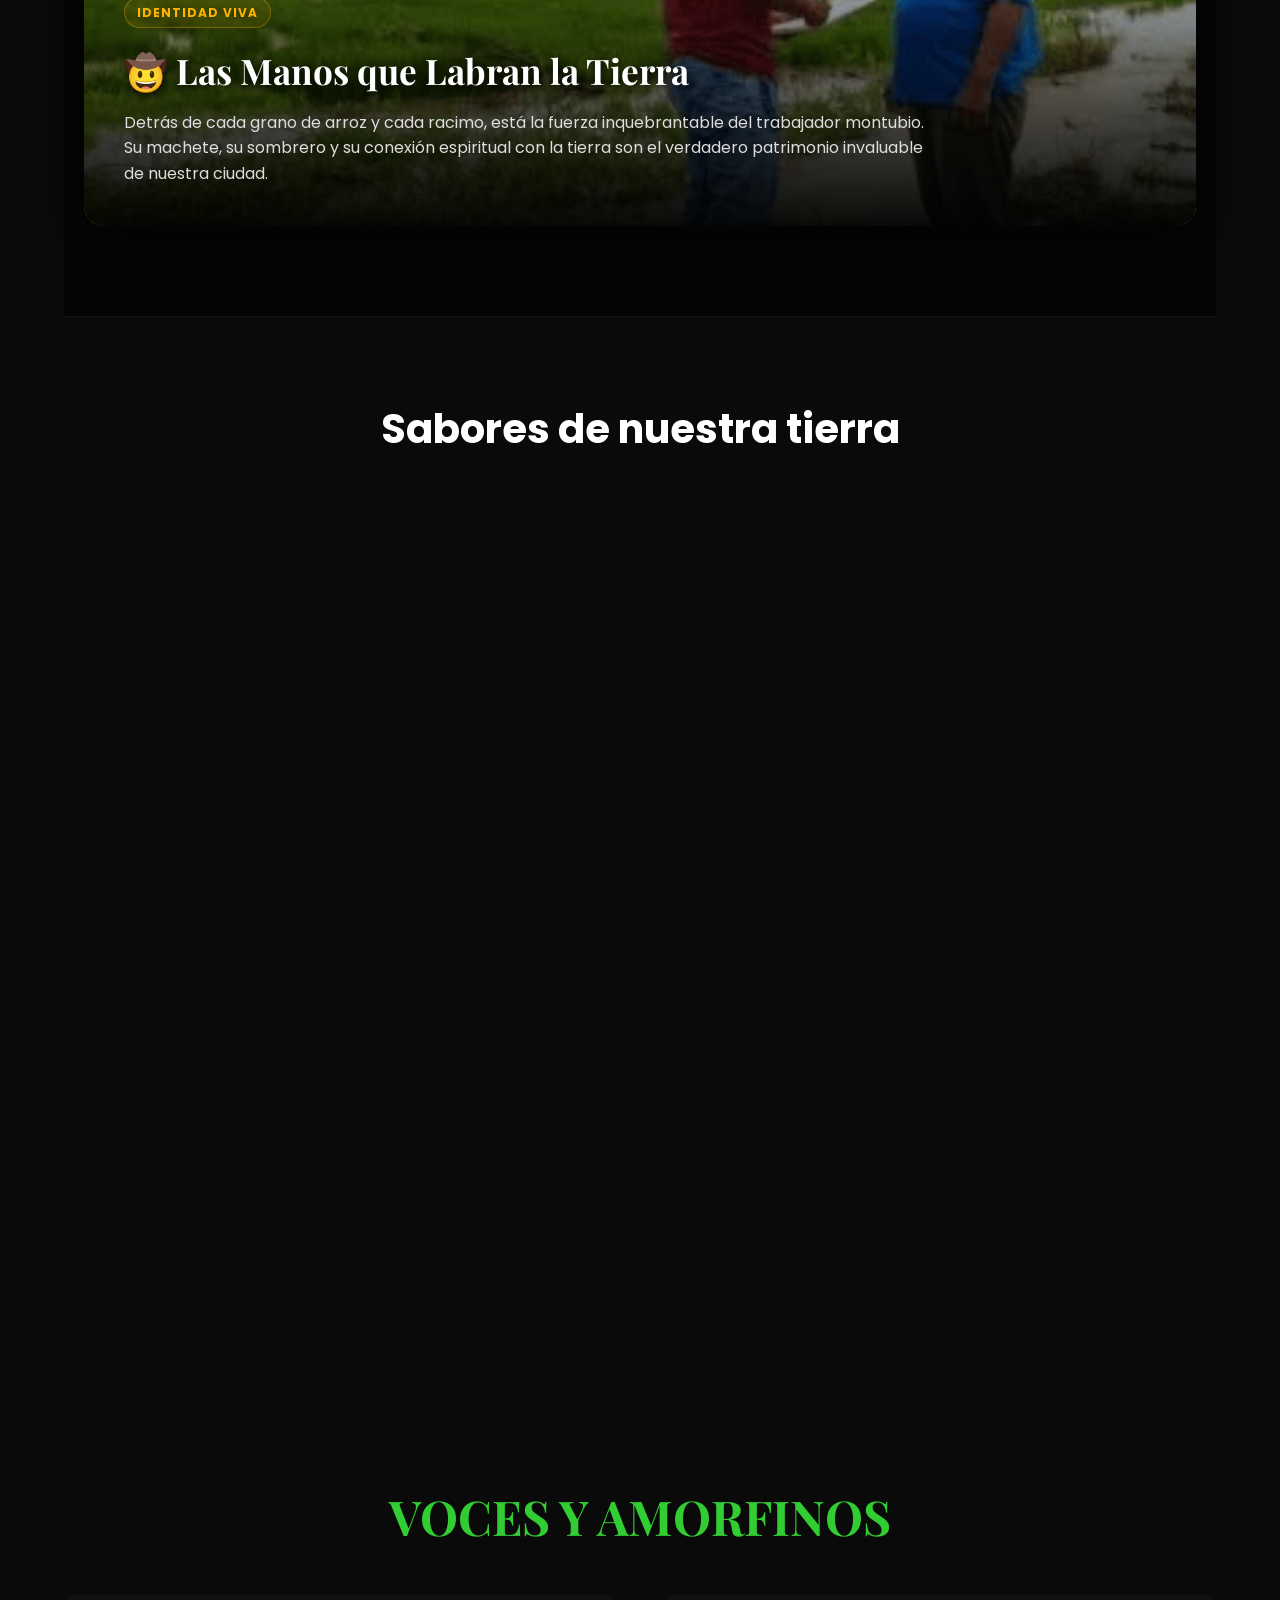
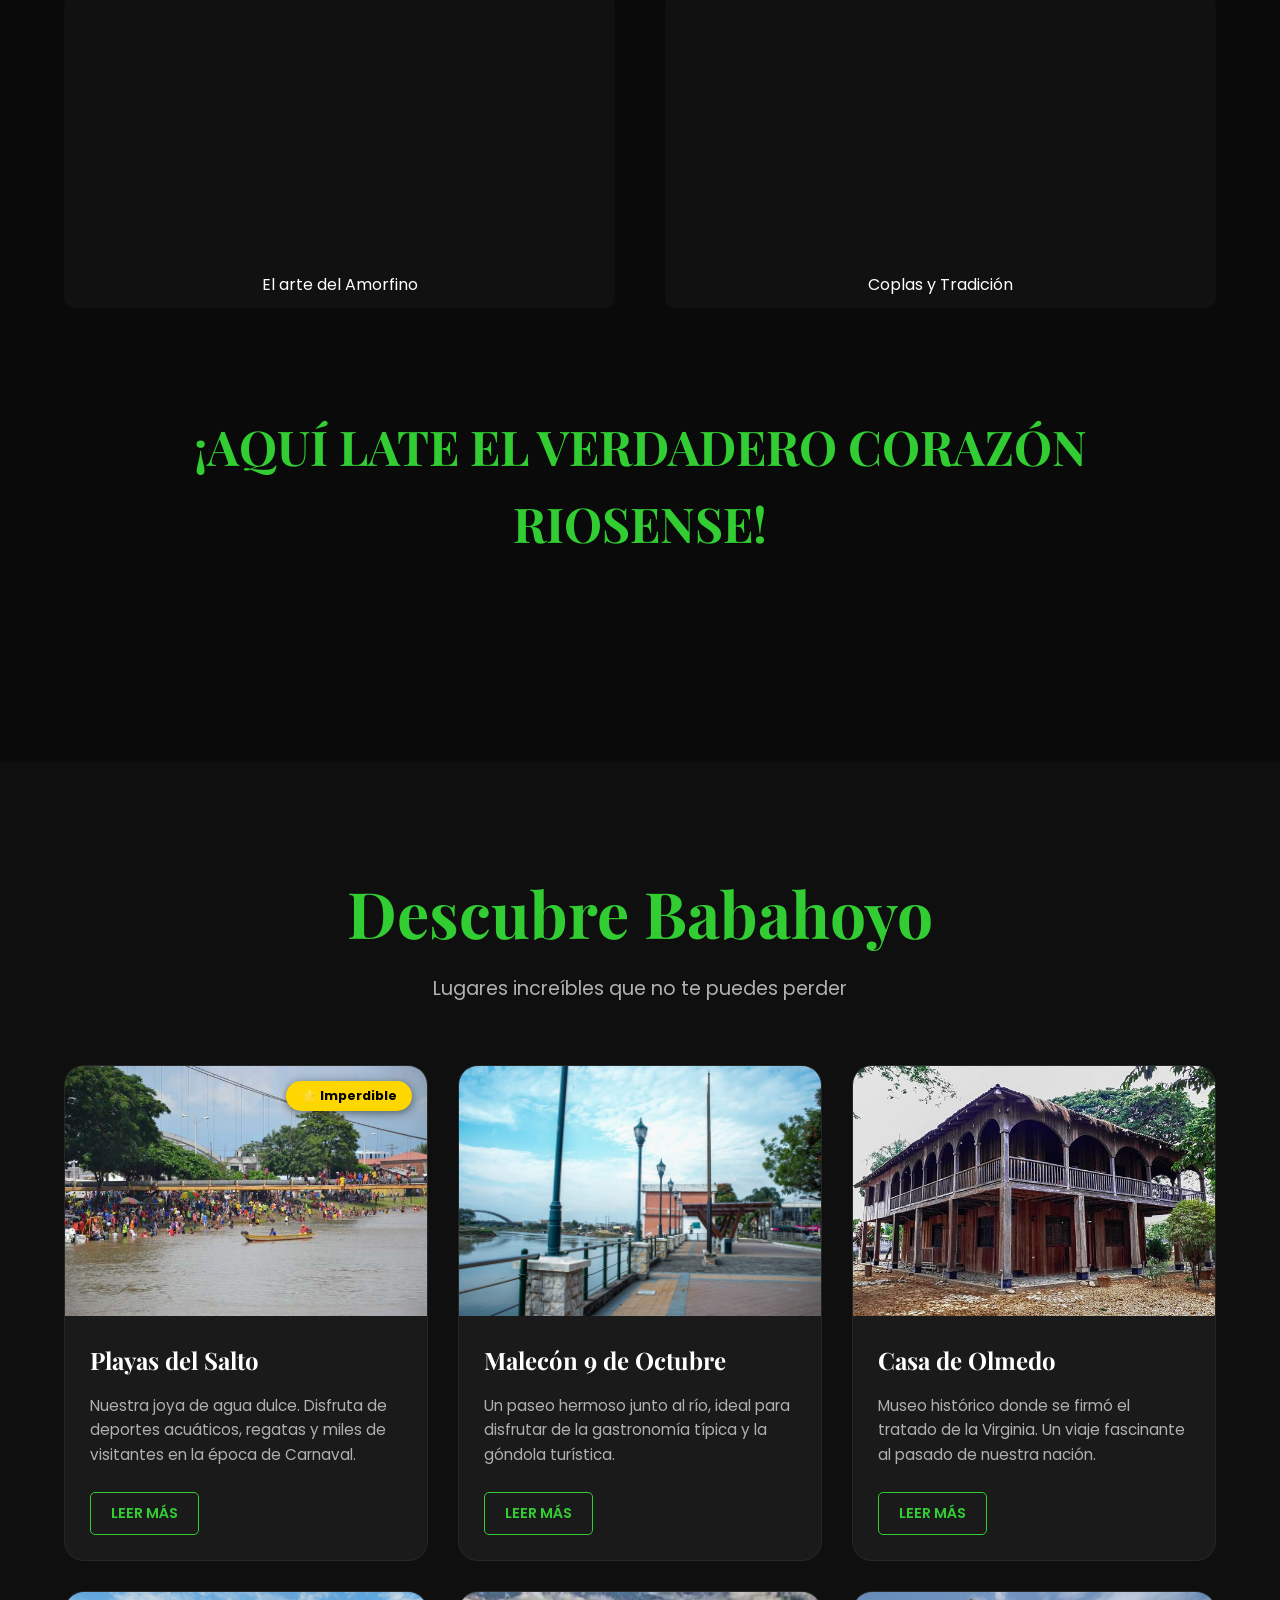
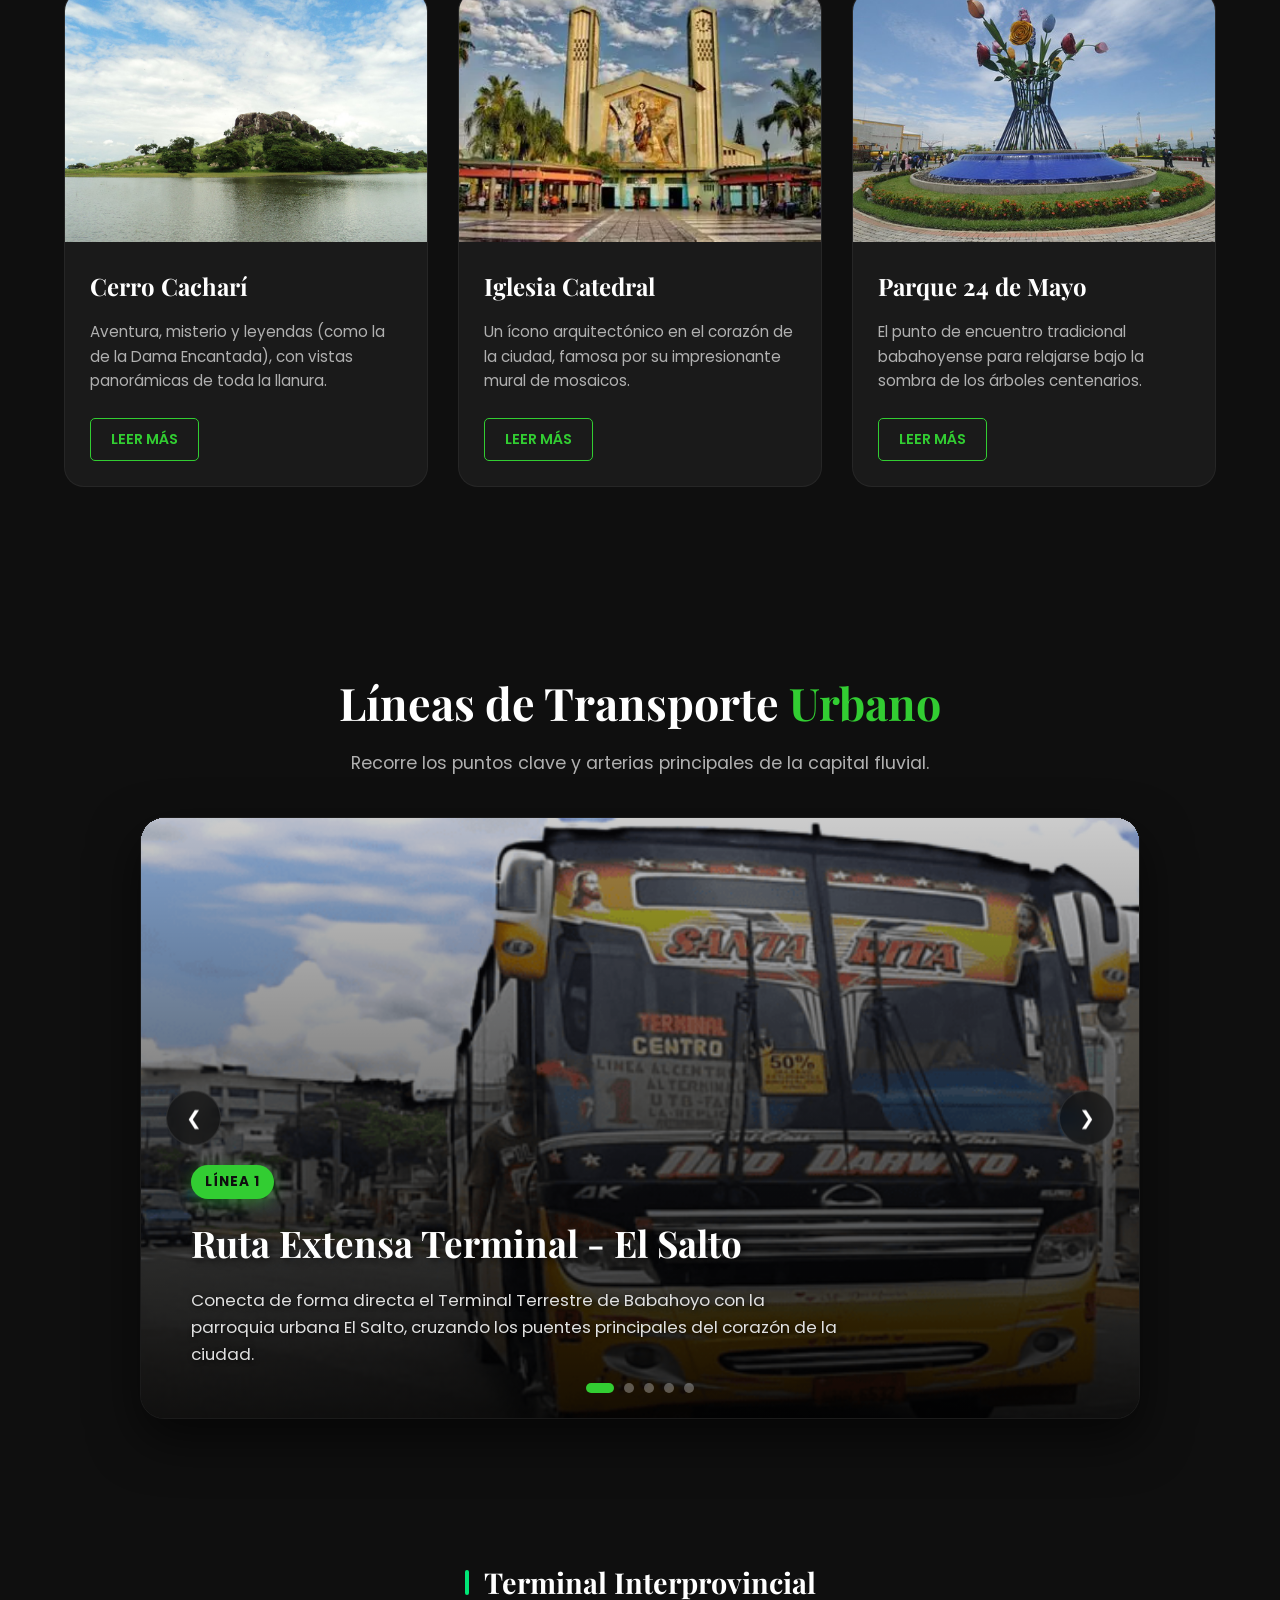
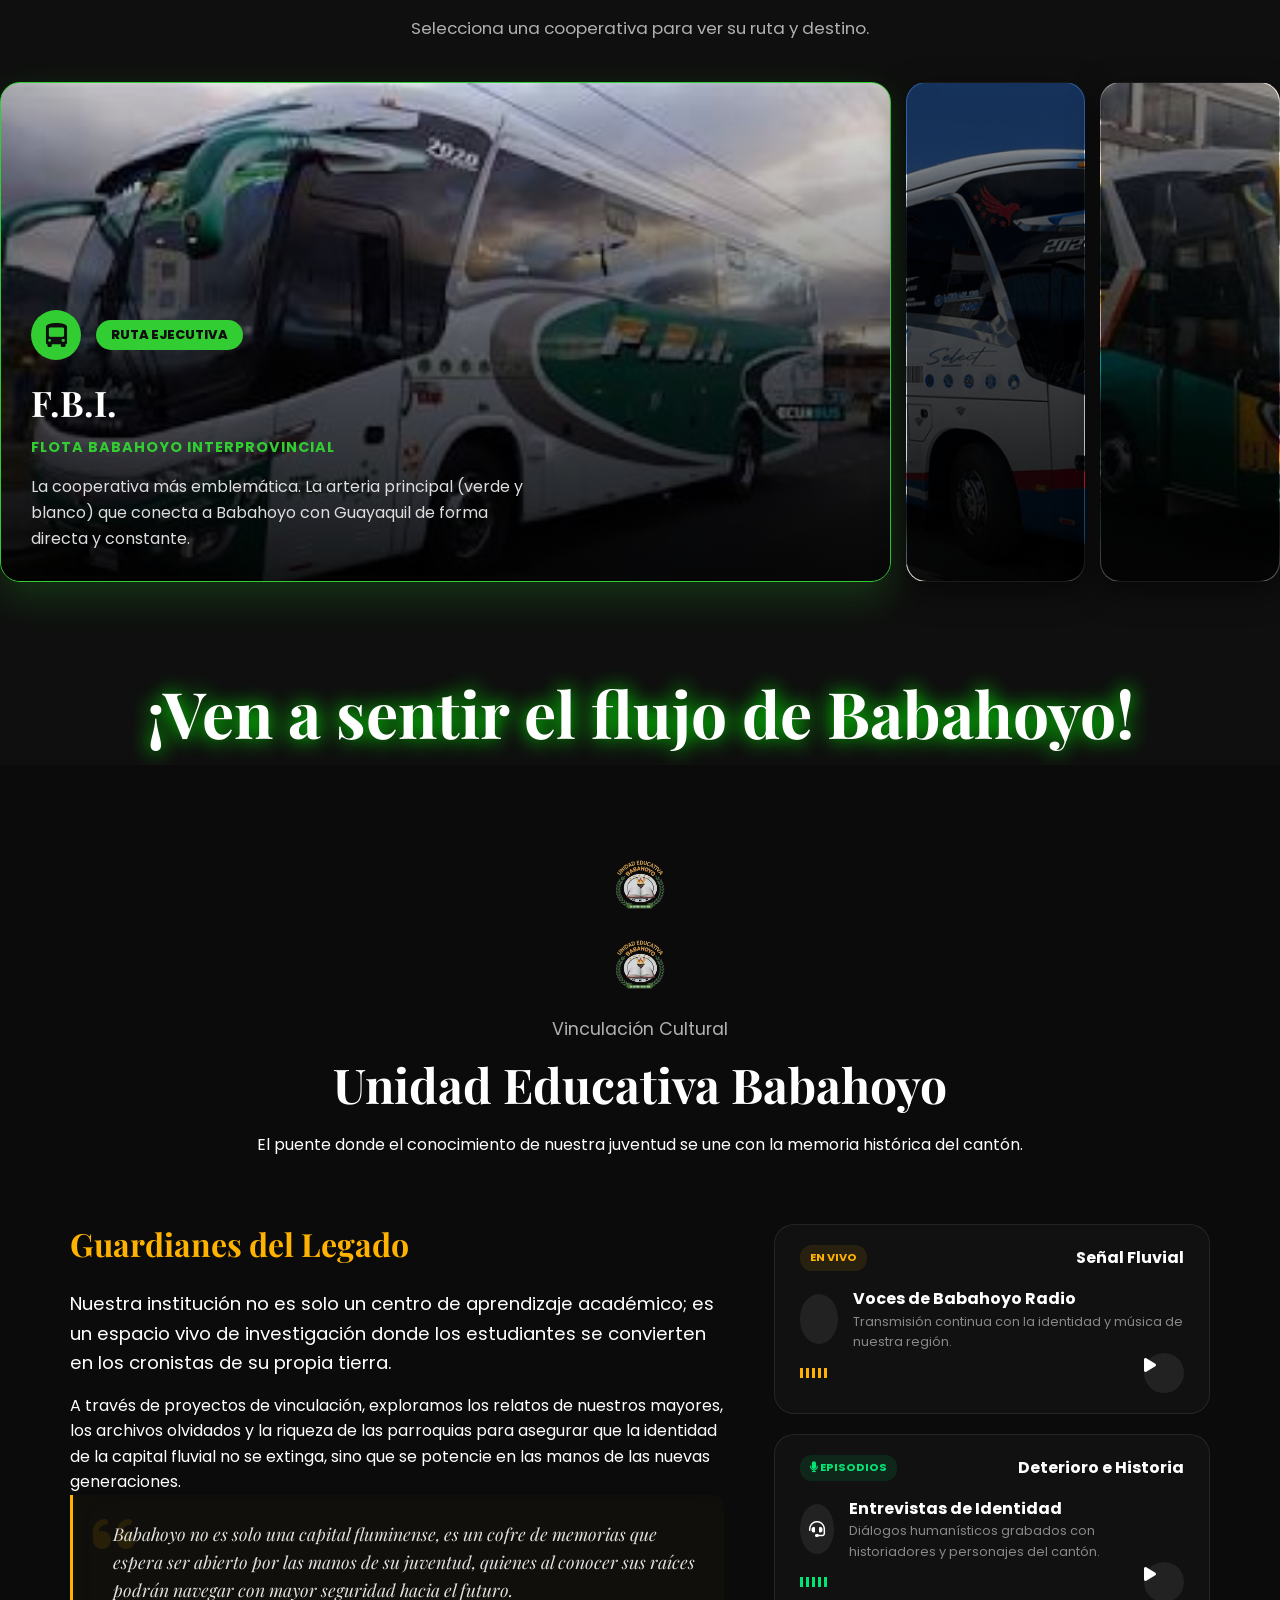
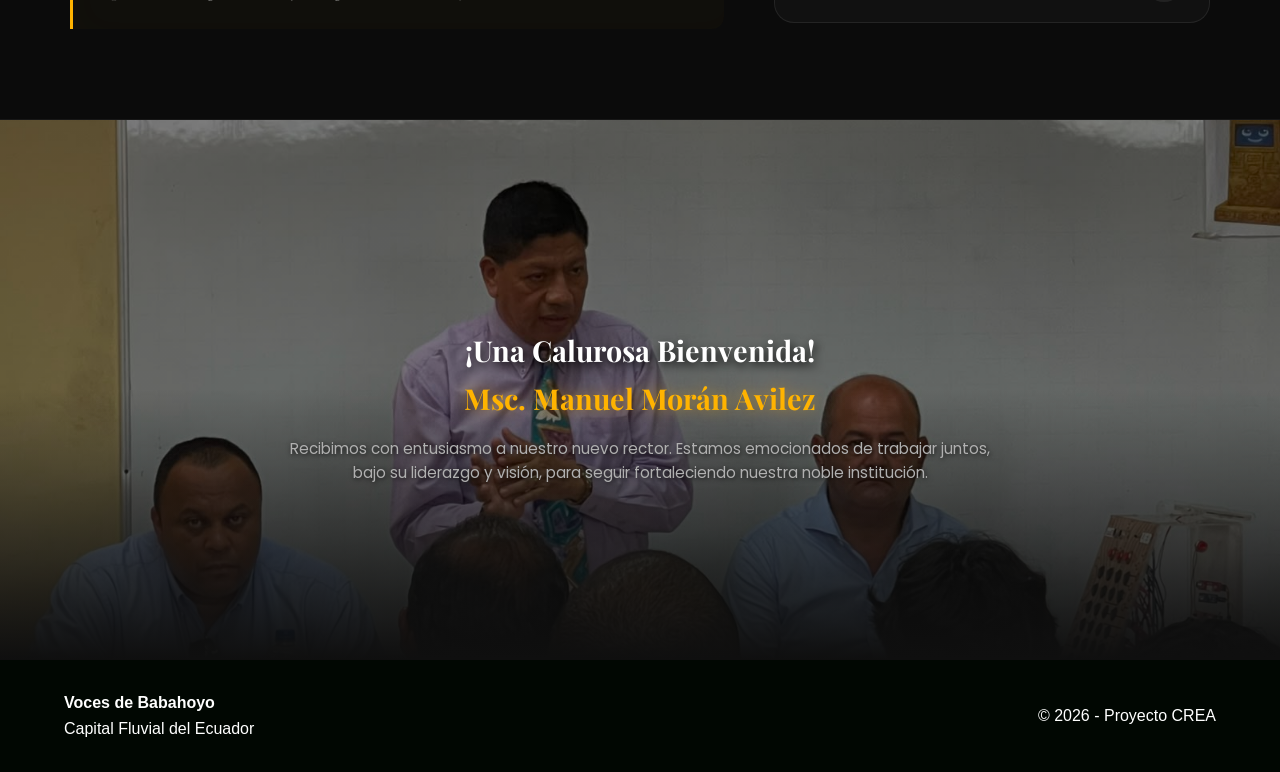
==== commit 9c4a978c: "Arreglo finakl de cada una de las cosas necesarias, fin del desarrollo." ====
--- a/index.html
+++ b/index.html
@@ -30,7 +30,7 @@
             <ul>
                 <li><a href="#info-ciudad">Historia</a></li>
                 <li><a href="#geografia">Geografía</a></li>
-                <li><a href="#Institucion">Sobre Nosotros</a></li>
+                <li><a href="#Sobre-nosotros">Sobre Nosotros</a></li>
                 <li>
                     <a href="#" id="toggle-atardecer" style="font-size: 1.2rem;" title="Cambiar Ambiente">🌅</a>
                 </li>
@@ -1053,7 +1053,7 @@
             </div>
         </div>
 
-        <div class="footer-overlay">
+        <div id="Sobre-nosotros" class="footer-overlay">
             <div class="footer-content">
                 <h1 data-aos="fade-up"><br>¡Una Calurosa Bienvenida!<span>Msc. Manuel Morán Avilez</span></h1>
                 <p data-aos="fade-up" data-aos-delay="300">Recibimos con entusiasmo a nuestro nuevo rector. Estamos
--- a/style.css
+++ b/style.css
@@ -698,29 +698,6 @@
   text-shadow: 0 0 20px rgb(0, 255, 0);
 }
 
-/* RESPONSIVO MÓVILES */
-@media (max-width: 768px) {
-  .navbar {
-    height: auto !important;
-    flex-direction: column !important;
-    padding: 10px 0 !important;
-    gap: 8px !important;
-    position: fixed !important;
-    top: 0;
-    width: 100% !important;
-    display: flex !important;
-  }
-  .nav-menu ul {
-    display: flex !important;
-    justify-content: center !important;
-    gap: 15px !important;
-    padding: 0 !important;
-  }
-  .nav-menu a {
-    font-size: 0.85rem !important;
-  }
-}
-
 /* ==========================================================================
    AMBIENTE ATARDECER (UNIFICADO)
    ========================================================================== */
@@ -784,11 +761,6 @@
   grid-template-columns: repeat(2, 1fr);
   gap: 30px;
   margin-bottom: 40px;
-}
-@media (max-width: 768px) {
-  .grid-simbolos {
-    grid-template-columns: 1fr;
-  }
 }
 
 .grid-simbolos.activa {
@@ -1029,19 +1001,6 @@
   margin: 0;
 }
 
-@media (max-width: 900px) {
-  .grid-urbanas {
-    grid-template-columns: repeat(2, 1fr);
-  }
-}
-@media (max-width: 768px) {
-  .Grid-Metereologico,
-  .grid-parroquias-rurales,
-  .grid-urbanas {
-    grid-template-columns: 1fr;
-  }
-}
-
 /* SECCIÓN INSTITUCIONAL Y RADIO/PODCAST */
 .seccion-institucion {
   padding: 90px 20px;
@@ -1198,11 +1157,7 @@
     height: 20px;
   }
 }
-@media (max-width: 900px) {
-  .grid-institucion {
-    grid-template-columns: 1fr;
-  }
-}
+
 
 .frase-cierre-maestra {
   background: rgba(255, 179, 0, 0.02);
@@ -1261,19 +1216,6 @@
 .logo-colegio-esquina-2:hover {
   opacity: 1;
   transform: scale(1.05);
-}
-
-@media (max-width: 1024px) {
-  .logo-colegio-esquina,
-  .logo-colegio-esquina-2 {
-    position: relative;
-    top: 0;
-    right: 0;
-    left: 0;
-    display: block;
-    margin: 0 auto 20px auto;
-    width: 75px;
-  }
 }
 
 /* el bento grid creado en la parte casi inferior de la pag web */
@@ -1395,23 +1337,7 @@
   );
 }
 
-@media (max-width: 900px) {
-  .bento-grid-agri {
-    grid-template-columns: 1fr;
-  }
-  .agri-card.card-large {
-    grid-column: span 1;
-  }
-  .agri-content {
-    padding: 25px;
-  }
-  .agri-content h3 {
-    font-size: 1.8rem;
-  }
-}
-
 /* TRANSPORTE Y TURISMO */
-
 .seccion-transporte-premium {
   padding: 80px 5%;
   background-color: var(--oscuro-puro);
@@ -1565,31 +1491,6 @@
   border-radius: 5px;
 }
 
-/* Responsivo óptimo */
-@media (max-width: 768px) {
-  .slider-riel-buses {
-    height: 420px;
-  }
-  .card-bus-horizontal {
-    padding: 30px 20px;
-  }
-  .contenido-card-bus h3 {
-    font-size: 1.7rem;
-  }
-  .btn-slider-flecha {
-    width: 45px;
-    height: 45px;
-  }
-  .btn-slider-flecha.left {
-    left: 10px;
-  }
-  .btn-slider-flecha.right {
-    right: 10px;
-  }
-}
-
-
-
 /* ==========================================================================
    CARRUSEL DE DESPEDIDA (HONOR)
    ========================================================================== */
@@ -1838,24 +1739,6 @@
   transition-delay: 0.4s; /* Aparece después de expandirse */
 }
 
-/* Ajustes para Móviles (Se vuelve vertical en vez de horizontal) */
-@media (max-width: 850px) {
-  .contenedor-acordeon-buses {
-    flex-direction: column;
-    height: 700px; /* Más alto en móviles para que quepan apilados */
-  }
-  .panel-info-oculta h3 {
-    font-size: 1.5rem;
-  }
-  .panel-info-oculta p {
-    font-size: 0.9rem;
-    display: none; /* Ocultamos el párrafo largo en móviles para ahorrar espacio */
-  }
-  .panel-bus.activa .panel-info-oculta p {
-    display: block;
-  }
-}
-
 /* ==========================================================================
    ESTILOS EXCLUSIVOS PARA LOS REPRODUCTORES LADO A LADO
    ========================================================================== */
@@ -1872,31 +1755,6 @@
 /* Hace que ambos reproductores crezcan por igual (50% de ancho cada uno) */
 .hub-medios-horizontal .reproductor-podcast-mock {
   flex: 1;
-}
-
-/* En celulares (pantallas de 900px o menos): se apilan uno abajo del otro */
-@media (max-width: 900px) {
-  .hub-medios-horizontal {
-    flex-direction: column;
-    gap: 20px;
-  }
-}
-
-/* Altura específica para el banner del nuevo rector */
-#heroCarouselSection-ultimate {
-  /* Puedes usar 'vh' (porcentaje de la pantalla) o 'px' (píxeles fijos). 
-       Ve subiendo o bajando este número hasta que quede como te gusta */
-  min-height: 110vh;
-
-  /* Opcional: Si sientes que el texto sigue muy pegado arriba o abajo, 
-       puedes darle más respiro interno con padding */
-  padding-top: 50px;
-  padding-bottom: 50px;
-}
-
-/* Asegurarnos de que el contenedor de las fotos de fondo crezca junto con la sección */
-#heroCarouselSection-ultimate .carousel-bg-container-ultimate {
-  height: 110%;
 }
 
 /* Variables Globales para personalización rápida */
@@ -2113,231 +1971,6 @@
     border-top: 1px solid #dee2e6;
     gap: 8px;
 }
-
-.chat-input-area input {
-    flex: 1;
-    border: 1px solid #ced4da;
-    padding: 10px 14px;
-    border-radius: 20px;
-    outline: none;
-    font-size: 14px;
-    transition: border-color 0.2s;
-}
-
-.chat-input-area input:focus {
-    border-color: var(--primary-color);
-}
-
-.chat-send-btn {
-    background-color: var(--primary-color);
-    color: white;
-    border: none;
-    width: 40px;
-    height: 40px;
-    border-radius: 50%;
-    display: flex;
-    align-items: center;
-    justify-content: center;
-    cursor: pointer;
-    transition: background-color 0.2s;
-}
-
-.chat-send-btn:hover {
-    background-color: var(--primary-hover);
-}
-
-/* ==========================================================================
-   📱 RESPONSIVE MÓVIL - DOMANDO TAMAÑOS Y DESBORDES
-   ========================================================================== */
-@media (max-width: 768px) {
-
-  /* ------------------------------------------------------------
-     1. BARRA DE NAVEGACIÓN Y LOGO
-     ------------------------------------------------------------ */
-  .navbar {
-    height: auto !important;          /* Altura flexible */
-    flex-direction: column !important;
-    padding: 12px 15px !important;    /* Menos padding vertical */
-    gap: 6px !important;
-    position: fixed !important;
-    top: 0;
-    width: 100% !important;
-    background: rgba(15, 15, 15, 0.98) !important;
-    border-bottom: 1px solid rgba(255, 255, 255, 0.08);
-  }
-
-  .escudo {
-    height: 44px !important;          /* Logo pequeño pero visible */
-    width: auto !important;
-  }
-
-  .brand-name {
-    font-size: 0.9rem !important;
-  }
-
-  .tagline {
-    display: none !important;         /* Ocultamos el eslogan para ahorrar espacio */
-  }
-
-  .nav-menu ul {
-    display: flex !important;
-    justify-content: center !important;
-    gap: 12px !important;
-    padding: 0 !important;
-    flex-wrap: wrap;                  /* Si son muchos, que bajen a otra línea */
-  }
-  .nav-menu a {
-    font-size: 0.8rem !important;     /* Enlaces más pequeños */
-  }
-
-  /* ------------------------------------------------------------
-     2. TAMAÑOS DE FUENTE (H1, H2, etc.)
-     ------------------------------------------------------------ */
-  .hero-content h1 {
-    font-size: 2rem !important;        /* De 3.5rem a 2rem */
-    line-height: 1.2 !important;
-  }
-
-  .titulo-seccion h2,
-  .cultura-header h2,
-  .turismo-header h2,
-  .geo-main-header h2,
-  .institucion-header h2,
-  .agri-header h2,
-  .titulo-premium {
-    font-size: 1.8rem !important;      /* Títulos de sección más contenidos */
-    line-height: 1.3 !important;
-  }
-
-  .card-premium h3 {
-    font-size: 1.4rem !important;
-  }
-
-  .contenido-card-bus h3 {
-    font-size: 1.6rem !important;
-  }
-
-  .panel-info-oculta h3 {
-    font-size: 1.5rem !important;
-  }
-
-  /* ------------------------------------------------------------
-     3. PADDINGS DE SECCIONES (reducir espacios blancos)
-     ------------------------------------------------------------ */
-  .seccion-cards,
-  .seccion-timeline,
-  .seccion-cultura,
-  .seccion-turismo,
-  .seccion-simbolos,
-  .seccion-geografia-integral,
-  .seccion-institucion,
-  .seccion-agricultura,
-  .seccion-transporte-premium {
-    padding: 40px 15px !important;    /* Antes 100px 5% → ahora 40px 15px */
-  }
-
-  /* ------------------------------------------------------------
-     4. TARJETAS CON ANCHO MÍNIMO FIJO (QUE SE DESBORDABAN)
-     ------------------------------------------------------------ */
-  .fiesta-card {
-    min-width: 260px !important;       /* Antes 400px → ahora 260px */
-    height: 350px !important;
-    flex-shrink: 0;
-  }
-
-  .card-premium,
-  .turismo-card,
-  .plato-card,
-  .card-simbolo,
-  .mini-card-urbana,
-  .card-rural {
-    width: 100% !important;            /* Ocupan todo el ancho disponible */
-    min-width: 0 !important;           /* Anulan cualquier min-width heredado */
-  }
-
-  /* ------------------------------------------------------------
-     5. GRIDS Y LAYOUTS (pasar a una columna)
-     ------------------------------------------------------------ */
-  .container-cards,
-  .geo-content,
-  .video-grid,
-  .turismo-grid,
-  .grid-simbolos,
-  .grid-urbanas,
-  .grid-parroquias-rurales,
-  .Grid-Metereologico,
-  .grid-institucion,
-  .bento-grid-agri {
-    grid-template-columns: 1fr !important;
-    gap: 20px !important;
-  }
-
-  /* Ajuste específico para el grid de urbanas (4 columnas → 1) */
-  .grid-urbanas {
-    grid-template-columns: 1fr !important;
-  }
-
-  /* ------------------------------------------------------------
-     6. CARRUSEL DE TRANSPORTE (SLIDER)
-     ------------------------------------------------------------ */
-  .slider-riel-buses {
-    height: 380px !important;          /* Menos altura en móvil */
-  }
-
-  .card-bus-horizontal {
-    padding: 30px 20px !important;
-  }
-
-  .btn-slider-flecha {
-    width: 38px !important;
-    height: 38px !important;
-    font-size: 1rem !important;
-  }
-  .btn-slider-flecha.left {
-    left: 8px !important;
-  }
-  .btn-slider-flecha.right {
-    right: 8px !important;
-  }
-
-  /* ------------------------------------------------------------
-     7. ACORDEÓN DE BUSES (TERMINAL INTERPROVINCIAL)
-     ------------------------------------------------------------ */
-  .contenedor-acordeon-buses {
-    flex-direction: column !important;
-    height: auto !important;           /* Altura automática */
-    gap: 12px !important;
-  }
-
-  .panel-bus {
-    height: 160px !important;          /* Cada panel más bajo */
-    flex: none !important;            /* Quitamos el flex para que no se estiren */
-    width: 100% !important;
-  }
-
-  .panel-bus.activa {
-    height: 340px !important;          /* Cuando está activo, crece */
-    flex: none !important;
-  }
-
-  .panel-info-oculta p {
-    display: none !important;          /* Ocultamos el párrafo largo en móviles por defecto */
-  }
-  .panel-bus.activa .panel-info-oculta p {
-    display: block !important;         /* Solo se muestra cuando está activo */
-  }
-
-  /* ------------------------------------------------------------
-     8. TABLA DE GEOGRAFÍA (para que no se desborde)
-     ------------------------------------------------------------ */
-
-  /* ------------------------------------------------------------
-     9. REPRODUCTORES DE PODCAST / RADIO (apilados)
-     ------------------------------------------------------------ */
-  .hub-medios-horizontal {
-    flex-direction: column !important;
-    gap: 20px !important;
-  }
 
   /* ------------------------------------------------------------
      10. HERO DE DESPEDIDA (CARRUSEL FINAL)
@@ -2584,45 +2217,6 @@
     transform: scale(1.15) rotate(-8deg);
 }
 
-
-/* Reemplaza tu media query de 576px por este */
-@media (max-width: 576px) {
-    
-    /* Achicamos la "cápsula" proporcionalmente para móviles */
-    .chatbot-btn,
-    .btn-flotante-mapa,
-    .btn-flotante-bh {
-        padding: 10px 18px !important;
-        font-size: 0.75rem !important; /* Letra más pequeña y legible */
-        gap: 8px !important;
-    }
-
-    /* Si usas span adentro para el texto, forzamos también su tamaño */
-    .chatbot-btn span,
-    .btn-flotante-mapa span,
-    .btn-flotante-bh span {
-        font-size: 0.75rem !important;
-    }
-
-    /* NIVEL 1: El Chatbot en la base */
-    .chatbot-btn {
-        bottom: 20px !important; 
-        right: 15px !important;
-    }
-
-    /* NIVEL 2: El Mapa interactivo (20px base + 55px distancia) */
-    .btn-flotante-mapa {
-        bottom: 75px !important; 
-        right: 15px !important;
-    }
-
-    /* NIVEL 3: Babahoyo Habla (75px base + 55px distancia) */
-    .btn-flotante-bh {
-        bottom: 130px !important; 
-        right: 15px !important;
-    }
-}
-
 :root {
     /* Paleta Cian Oscuro */
     --cyan-primary: #008b99;      /* Cian oscuro base */
@@ -2797,4 +2391,257 @@
 /* Para la tarjeta 3: hacemos que el body crezca y empuje el footer abajo */
 .card-radio .card-body {
     flex-grow: 1;
-}+}
+
+/* ==========================================================================
+   MEDIA QUERIES UNIFICADOS Y LIMPIOS (LA CASCADA HACE EL TRABAJO)
+   ========================================================================== */
+
+/* --- TABLETS GRANDES / LAPTOPS PEQUEÑAS (Max 1024px) --- */
+@media (max-width: 1024px) {
+  .logo-colegio-esquina,
+  .logo-colegio-esquina-2 {
+    position: relative;
+    top: auto;
+    right: auto;
+    left: auto;
+    display: block;
+    margin: 0 auto 20px auto;
+    width: 75px;
+    height: auto;
+  }
+}
+
+/* --- TABLETS ESTÁNDAR (Max 900px) --- */
+@media (max-width: 900px) {
+  .grid-urbanas {
+    grid-template-columns: repeat(2, 1fr);
+  }
+  
+  .grid-institucion,
+  .bento-grid-agri,
+  .hub-medios-horizontal {
+    grid-template-columns: 1fr;
+    gap: 20px;
+  }
+  
+  .hub-medios-horizontal {
+    flex-direction: column;
+  }
+  
+  .agri-card.card-large {
+    grid-column: span 1;
+  }
+  
+  .agri-content {
+    padding: 25px;
+  }
+  
+  .agri-content h3 {
+    font-size: 1.8rem;
+  }
+}
+
+/* --- TRANSICIÓN TABLET A MÓVIL (Max 850px) --- */
+@media (max-width: 850px) {
+  .contenedor-acordeon-buses {
+    flex-direction: column;
+    height: 700px;
+    gap: 12px;
+  }
+  
+  .panel-info-oculta h3 {
+    font-size: 1.5rem;
+  }
+  
+  .panel-info-oculta p {
+    font-size: 0.9rem;
+    display: none;
+  }
+  
+  .panel-bus.activa .panel-info-oculta p {
+    display: block;
+  }
+}
+
+/* --- MÓVILES Y PANTALLAS PEQUEÑAS (Max 768px) --- */
+@media (max-width: 768px) {
+  /* Navbar */
+  .navbar {
+    height: auto;
+    flex-direction: column;
+    padding: 12px 15px;
+    gap: 6px;
+    position: fixed;
+    background: rgba(15, 15, 15, 0.98);
+  }
+  
+  .escudo {
+    height: 44px;
+  }
+  
+  .brand-name {
+    font-size: 0.9rem;
+  }
+  
+  .tagline {
+    display: none;
+  }
+  
+  .nav-menu ul {
+    justify-content: center;
+    gap: 12px;
+    flex-wrap: wrap;
+  }
+  
+  .nav-menu a {
+    font-size: 0.8rem;
+  }
+
+  /* Tipografía general */
+  .hero-content h1 {
+    font-size: 2rem;
+    line-height: 1.2;
+  }
+
+  .titulo-seccion h2,
+  .cultura-header h2,
+  .turismo-header h2,
+  .geo-main-header h2,
+  .institucion-header h2,
+  .agri-header h2,
+  .titulo-premium {
+    font-size: 1.8rem;
+    line-height: 1.3;
+  }
+
+  .card-premium h3,
+  .contenido-card-bus h3 {
+    font-size: 1.6rem;
+  }
+
+  .footer-content h1 {
+    font-size: 1.8rem;
+  }
+  
+  .footer-content p {
+    font-size: 0.95rem;
+  }
+
+  /* Márgenes y espaciados de secciones */
+  .seccion-cards,
+  .seccion-timeline,
+  .seccion-cultura,
+  .seccion-turismo,
+  .seccion-simbolos,
+  .seccion-geografia-integral,
+  .seccion-institucion,
+  .seccion-agricultura,
+  .seccion-transporte-premium {
+    padding: 40px 15px;
+  }
+
+  /* Grids a 1 columna */
+  .container-cards,
+  .geo-content,
+  .video-grid,
+  .turismo-grid,
+  .grid-simbolos,
+  .grid-urbanas,
+  .grid-parroquias-rurales,
+  .Grid-Metereologico {
+    grid-template-columns: 1fr;
+    gap: 20px;
+  }
+
+  /* Ajustes de Tarjetas para evitar desbordes */
+  .fiesta-card {
+    min-width: 260px;
+    height: 350px;
+  }
+
+  .card-premium,
+  .turismo-card,
+  .plato-card,
+  .card-simbolo,
+  .mini-card-urbana,
+  .card-rural {
+    width: 100%;
+    min-width: 0;
+  }
+
+  /* Slider de Buses */
+  .slider-riel-buses {
+    height: 380px;
+  }
+  
+  .card-bus-horizontal {
+    padding: 30px 20px;
+  }
+  
+  .btn-slider-flecha {
+    width: 38px;
+    height: 38px;
+    font-size: 1rem;
+  }
+  
+  .btn-slider-flecha.left { left: 8px; }
+  .btn-slider-flecha.right { right: 8px; }
+
+  /* Acordeón de Buses Móvil */
+  .panel-bus {
+    height: 160px;
+    flex: none;
+    width: 100%;
+  }
+
+  .panel-bus.activa {
+    height: 340px;
+    flex: none;
+  }
+
+  /* Hero Despedida */
+  #heroCarouselSection-ultimate {
+    min-height: 60vh;
+    padding: 30px 15px;
+  }
+
+  /* Botones y Modales */
+  .btn-conocer-mas {
+    padding: 12px 25px;
+    font-size: 0.95rem;
+  }
+
+  .modal-container {
+    max-height: 95vh;
+    border-radius: 16px;
+  }
+  
+  .modal-header {
+    height: 200px;
+  }
+  
+  .modal-body {
+    padding: 25px;
+  }
+
+  .logo-colegio-esquina,
+  .logo-colegio-esquina-2 {
+    width: 60px;
+  }
+
+  /* Chatbot Contenedor */
+  .chat-container {
+    width: 90vw;
+    height: 65vh;
+    right: 5vw;
+    bottom: 80px;
+    max-height: none;
+    border-radius: 15px;
+  }
+  
+  .chatbot-btn {
+    bottom: 15px;
+    right: 15px;
+  }
+}
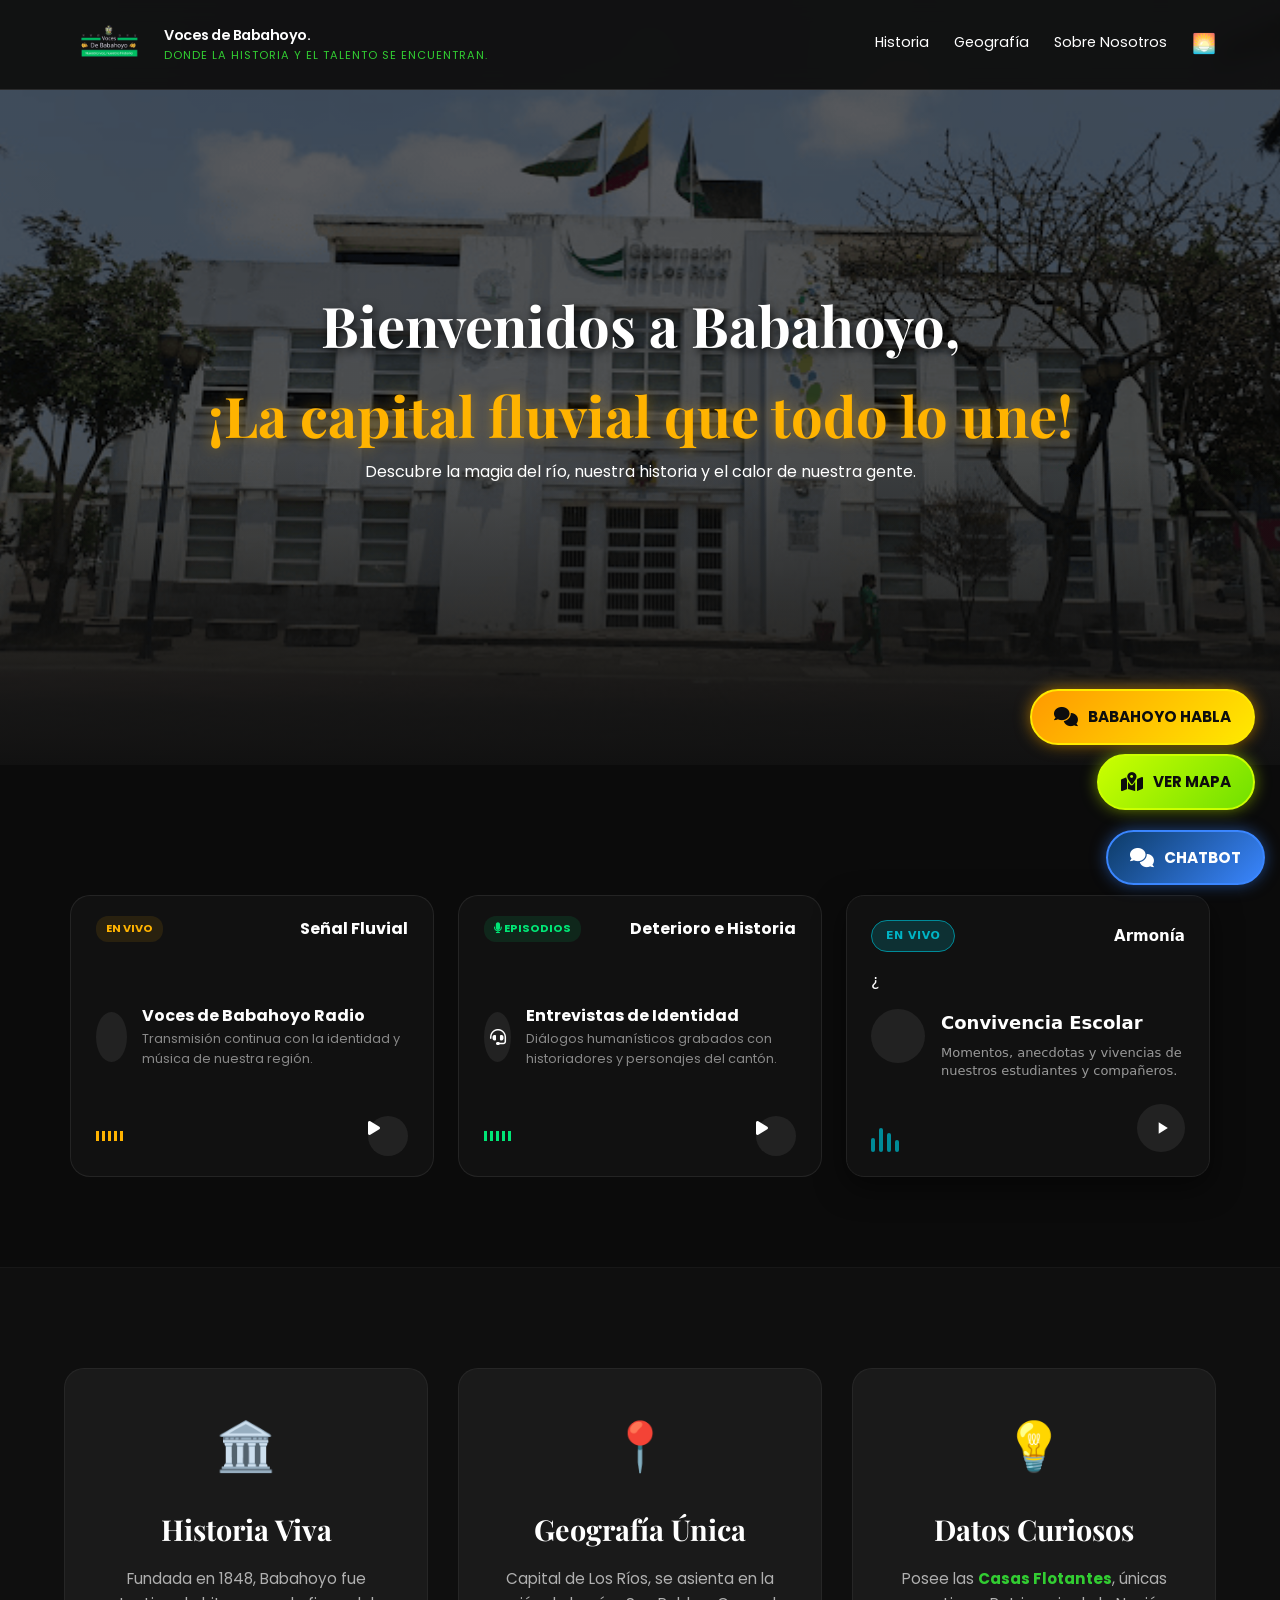
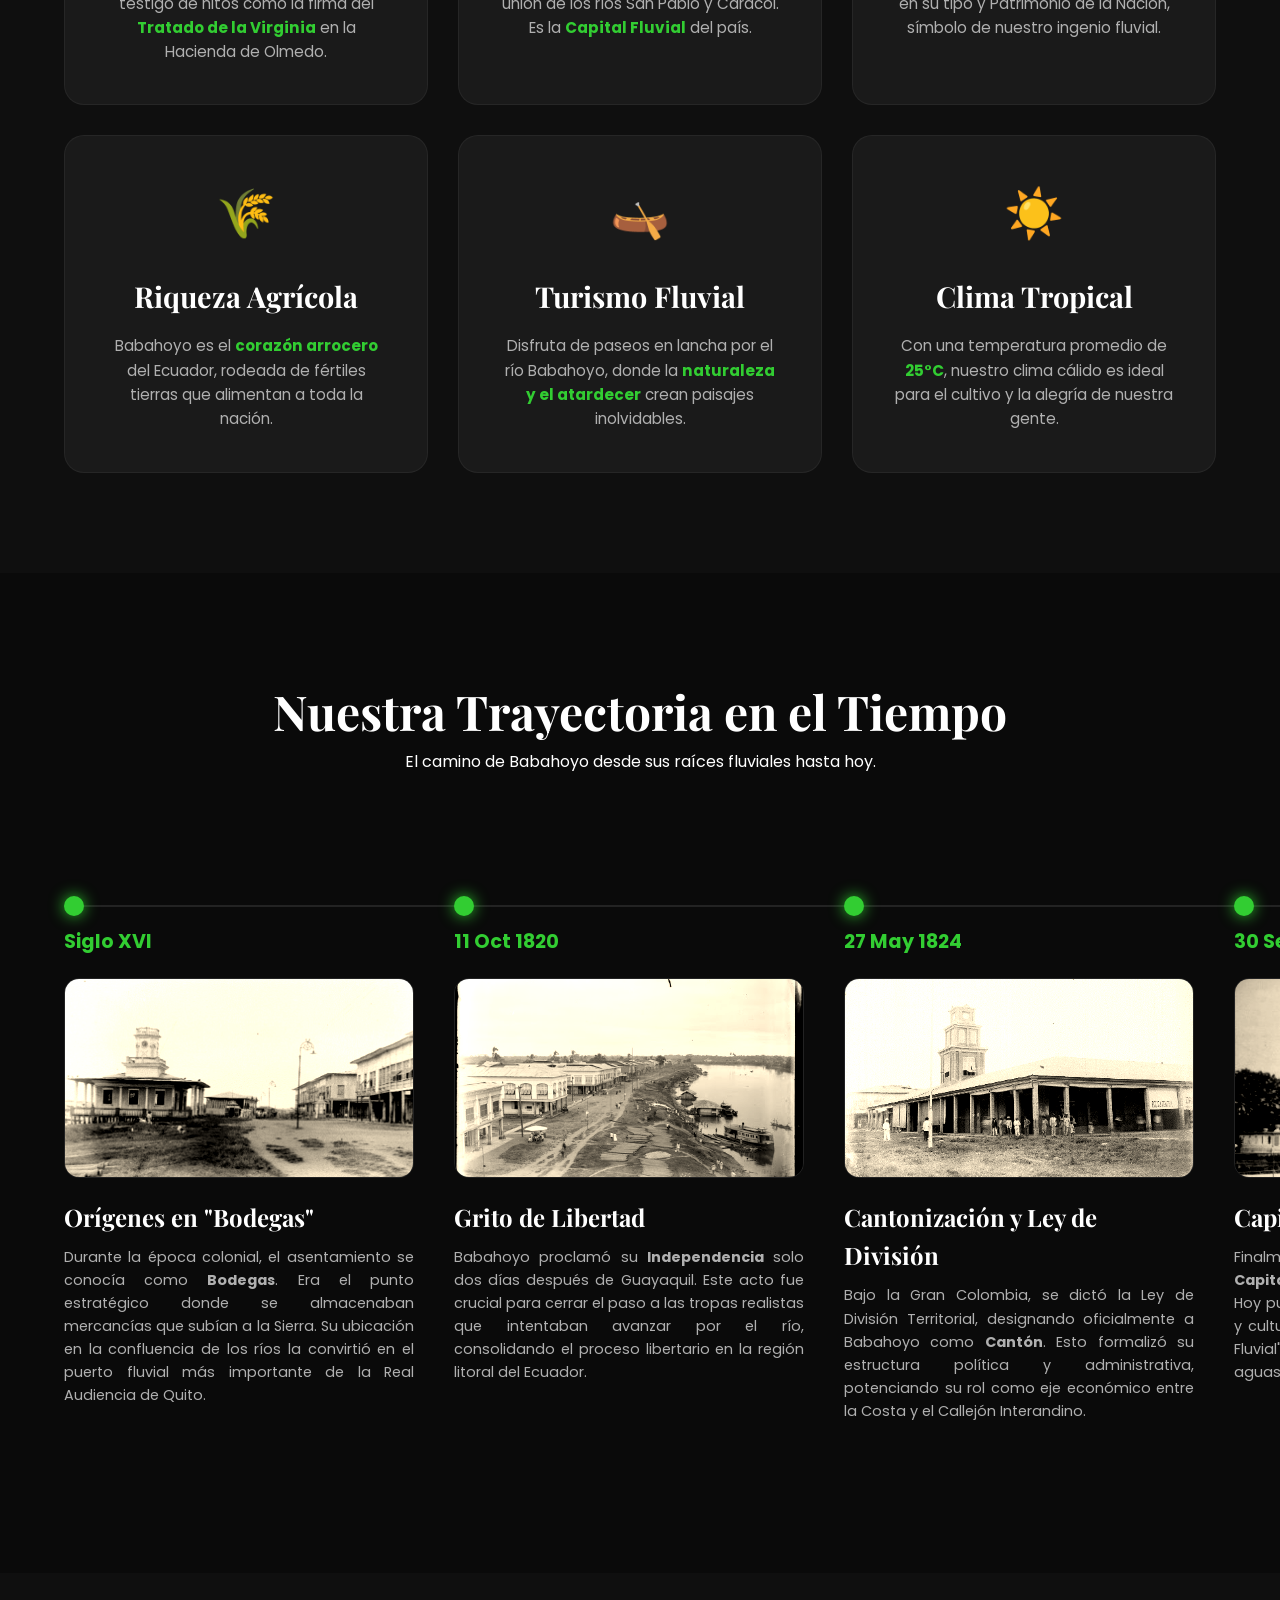
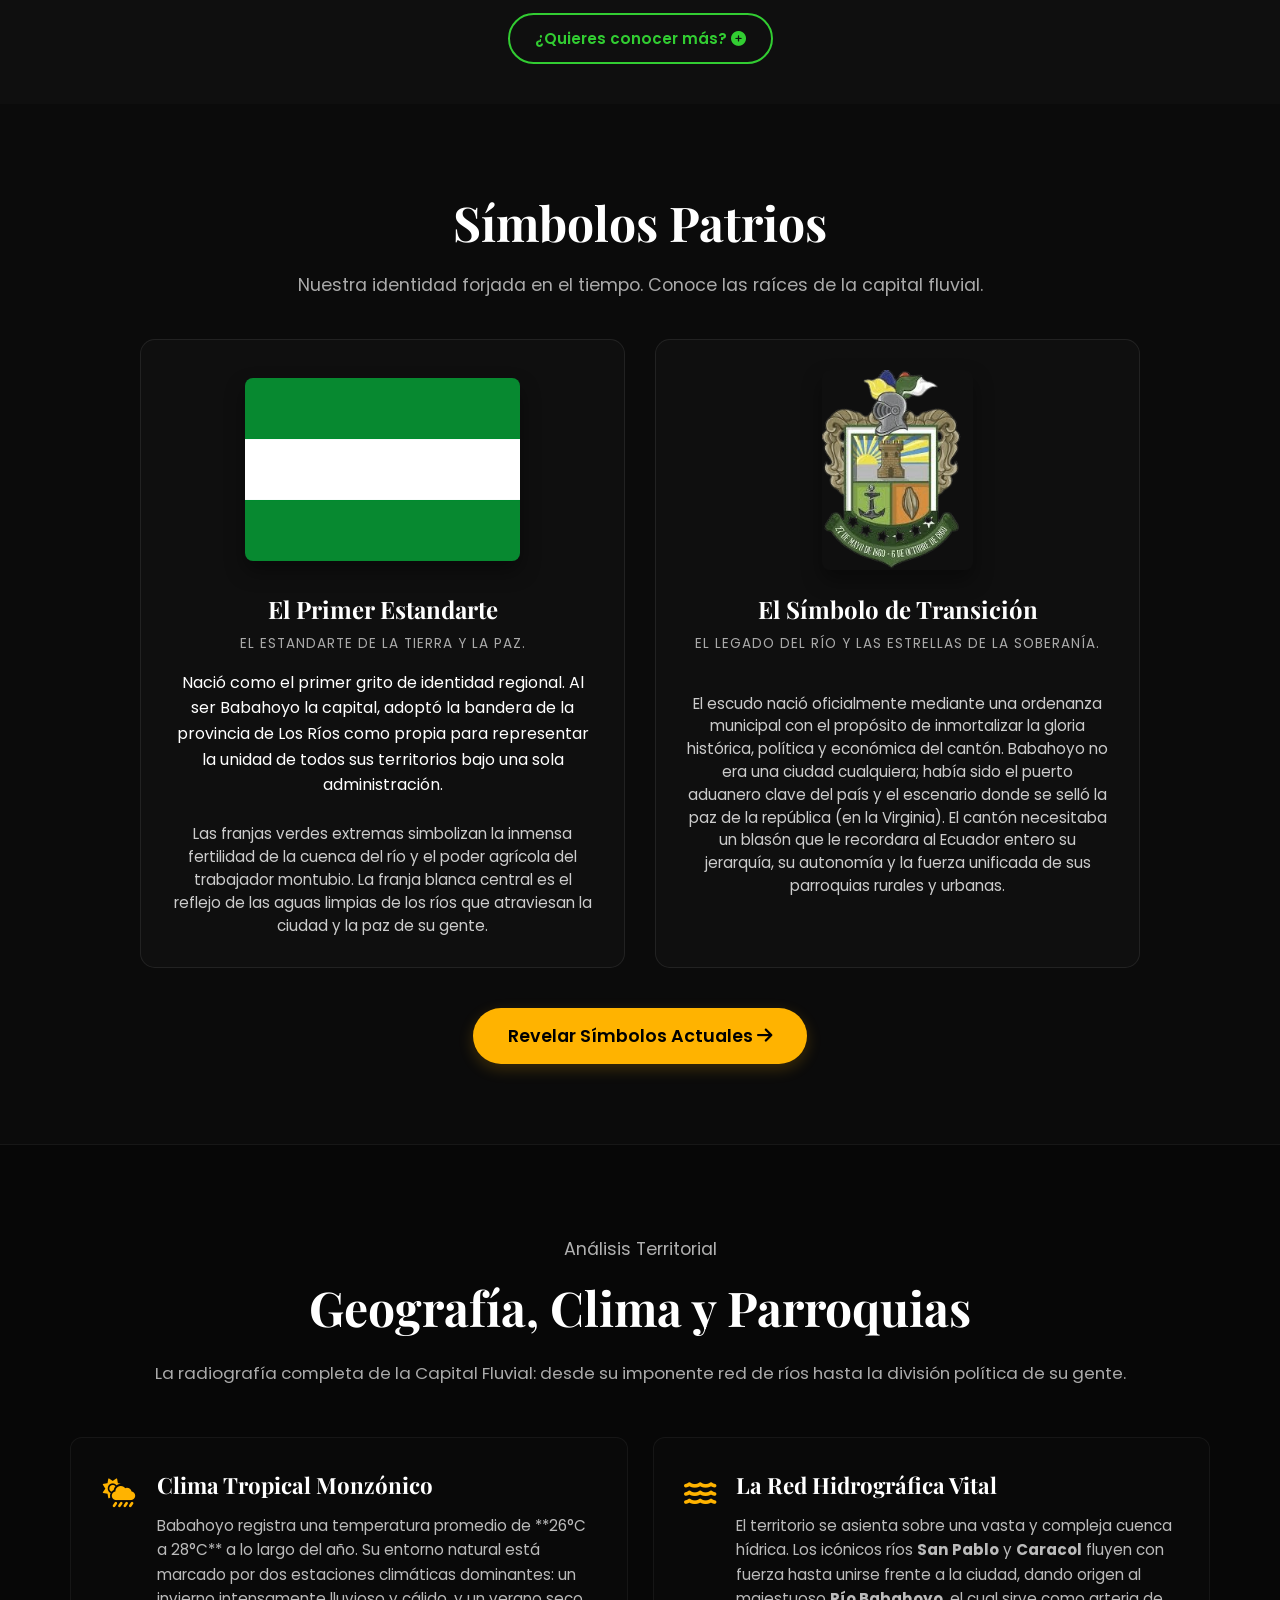
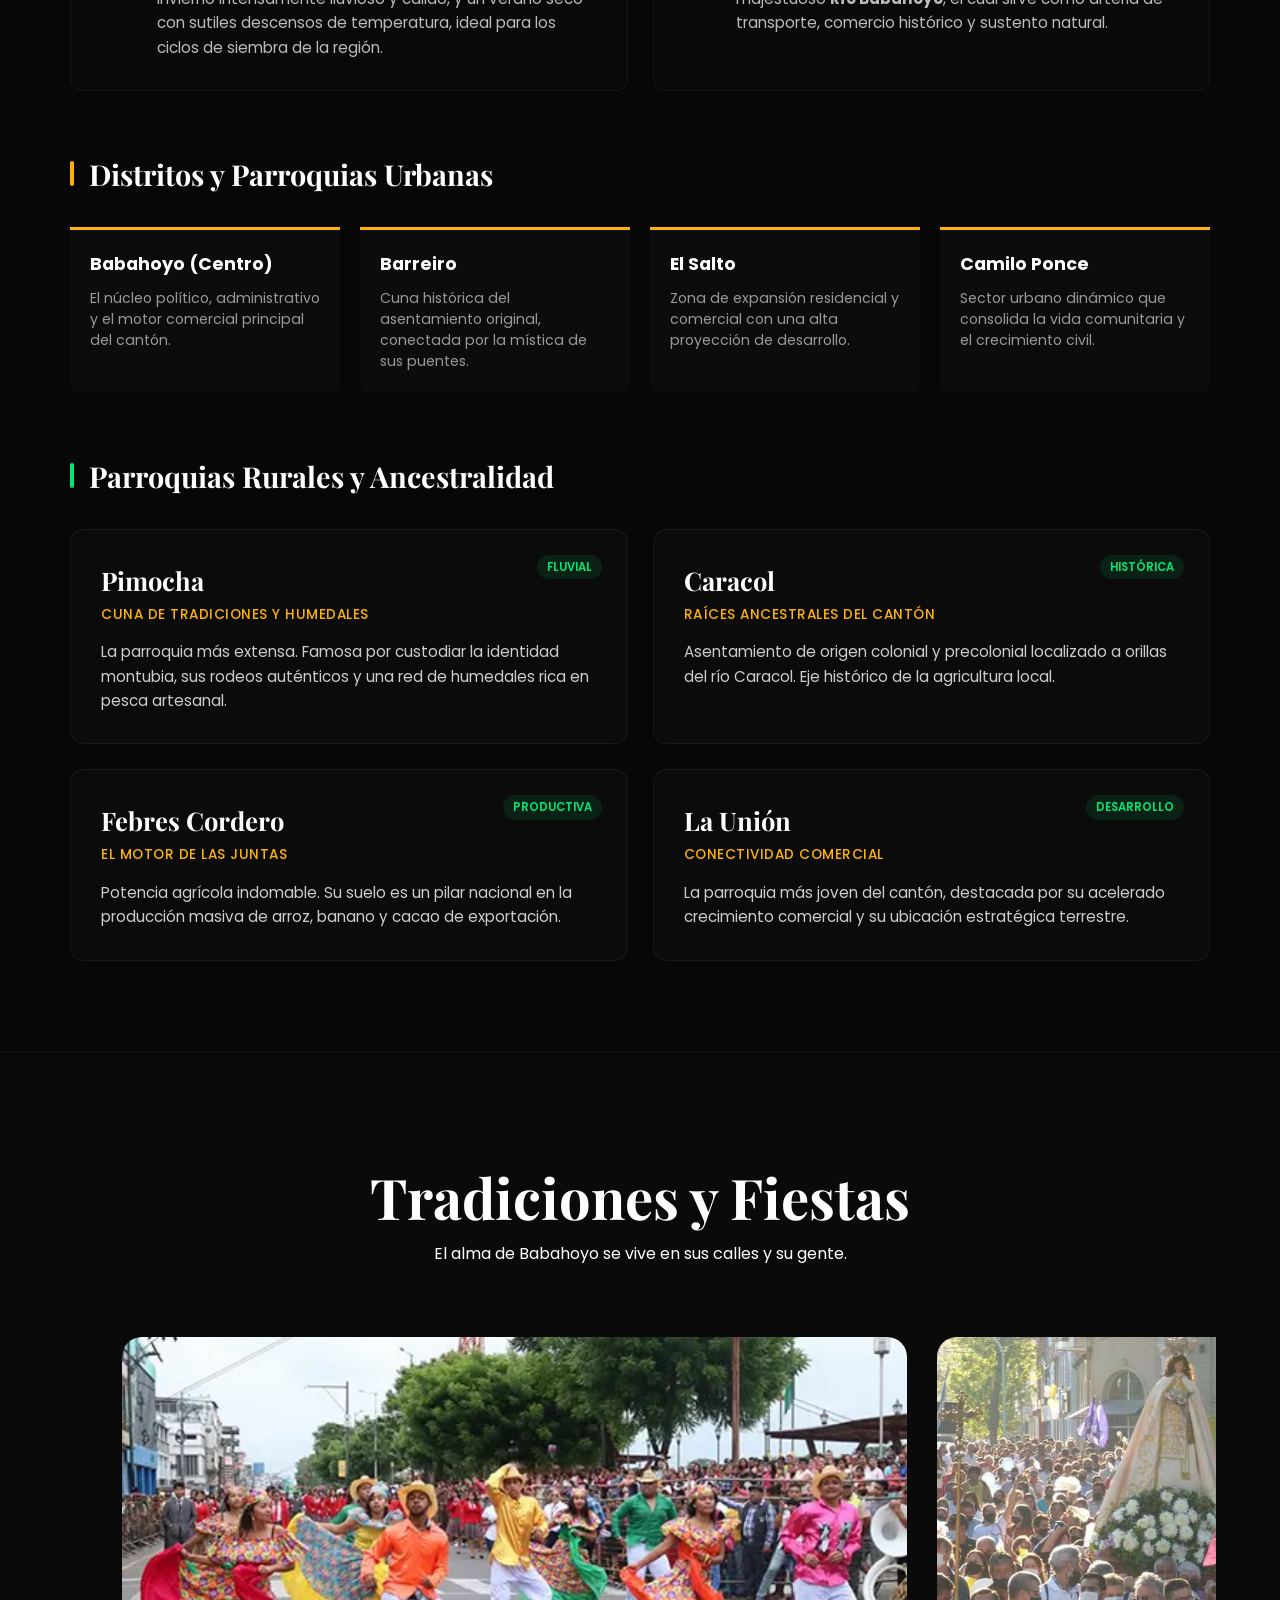
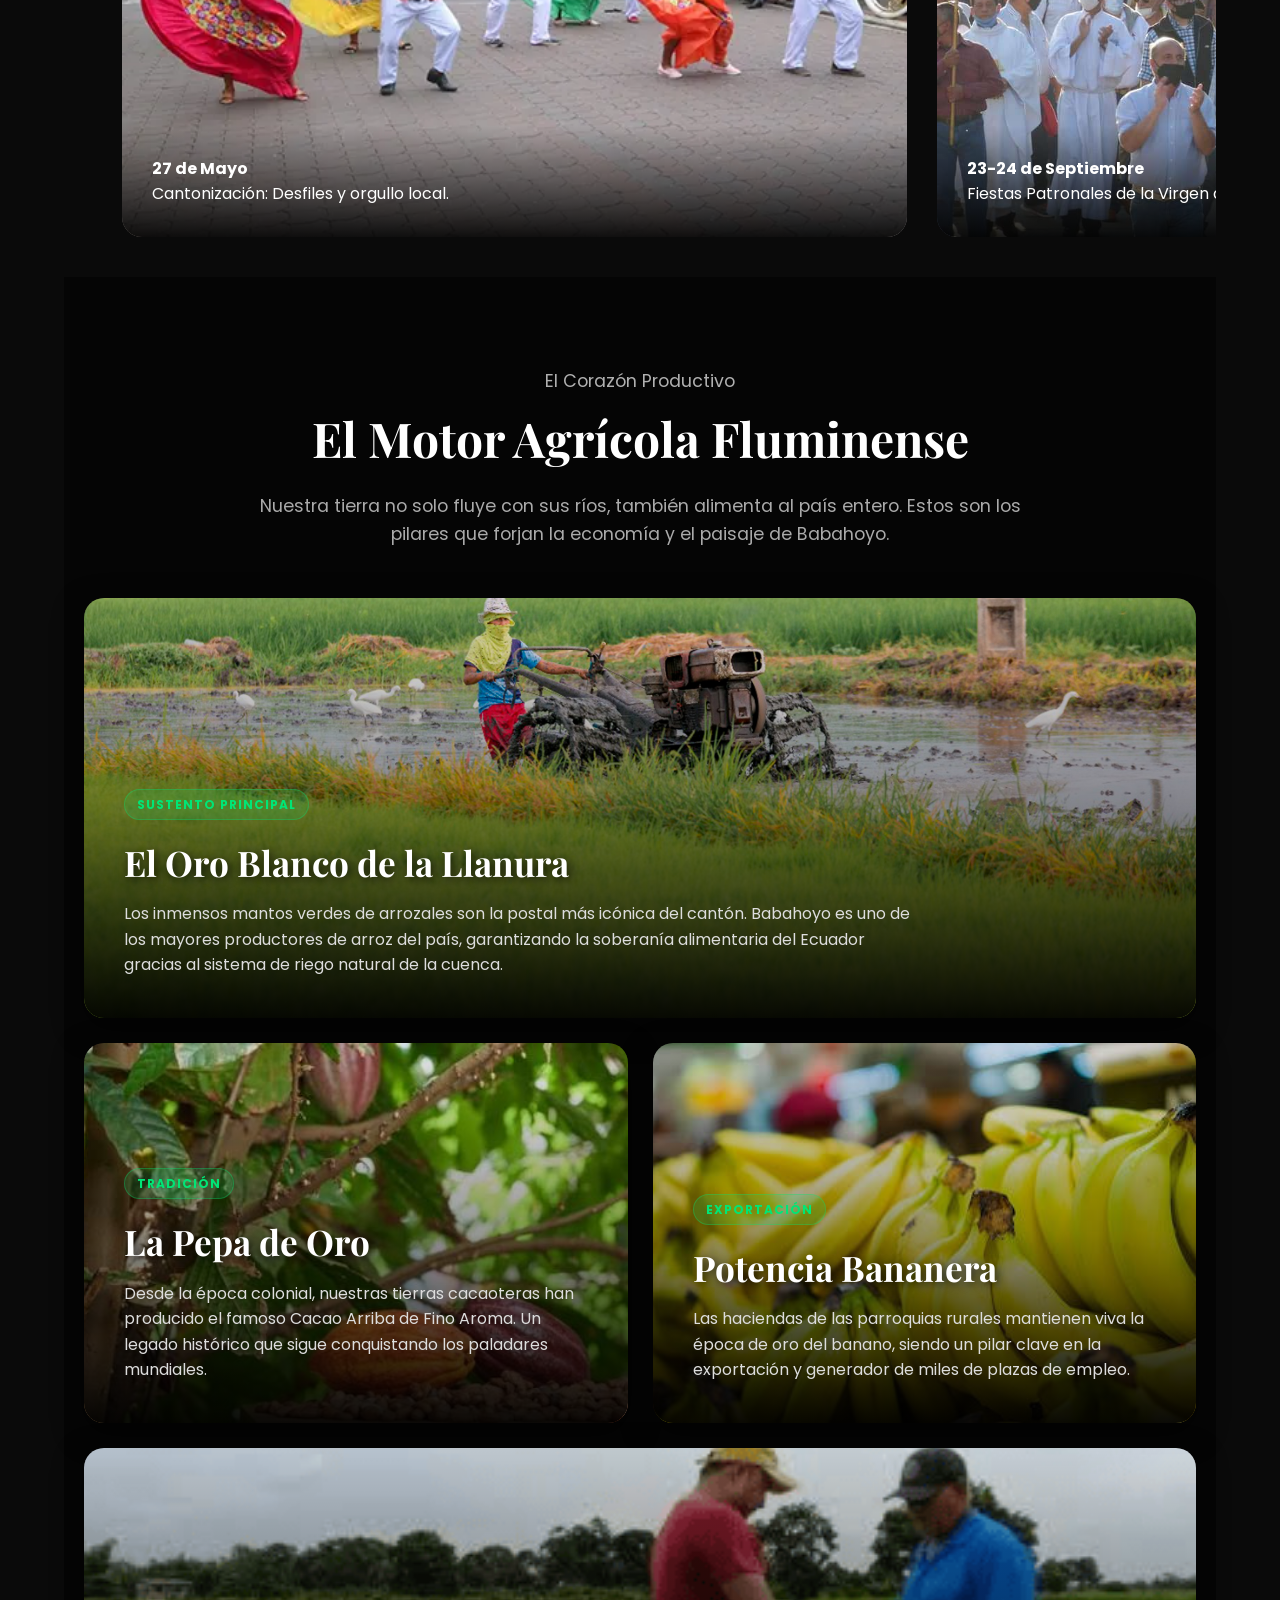
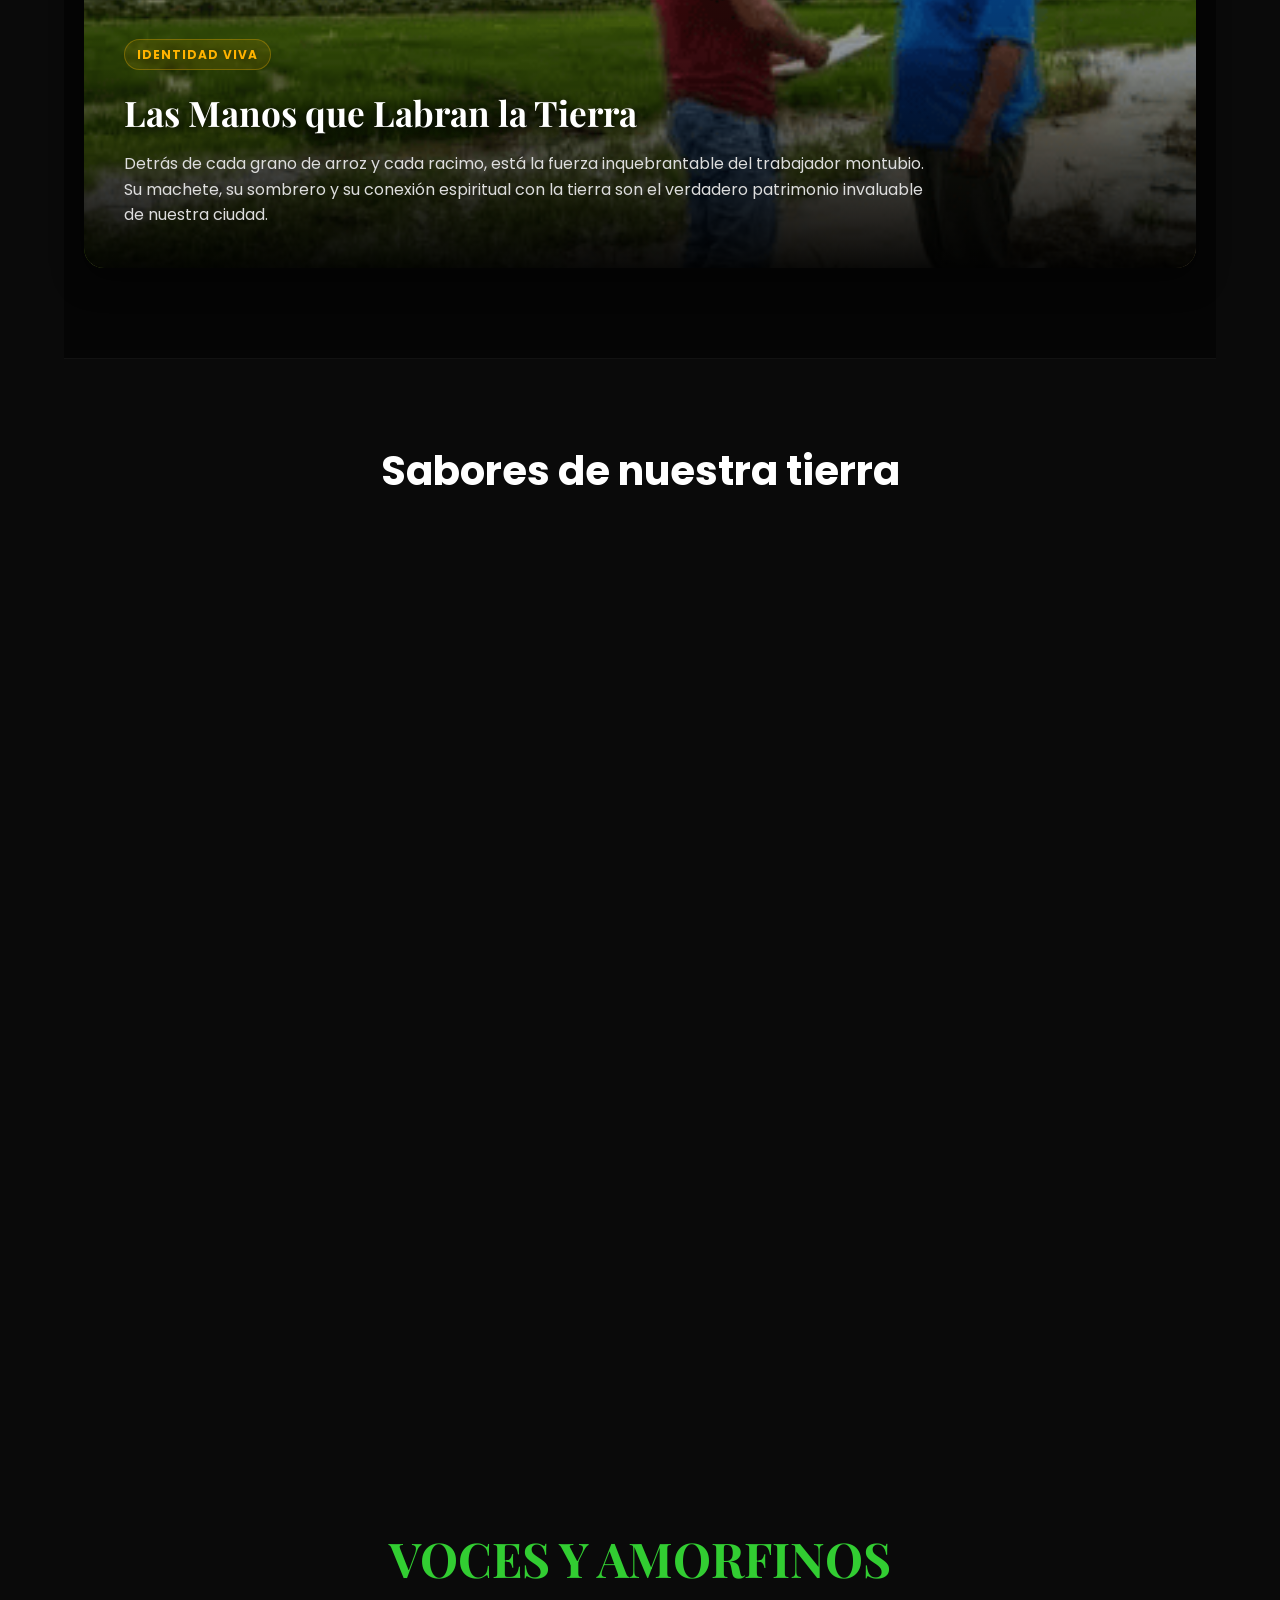
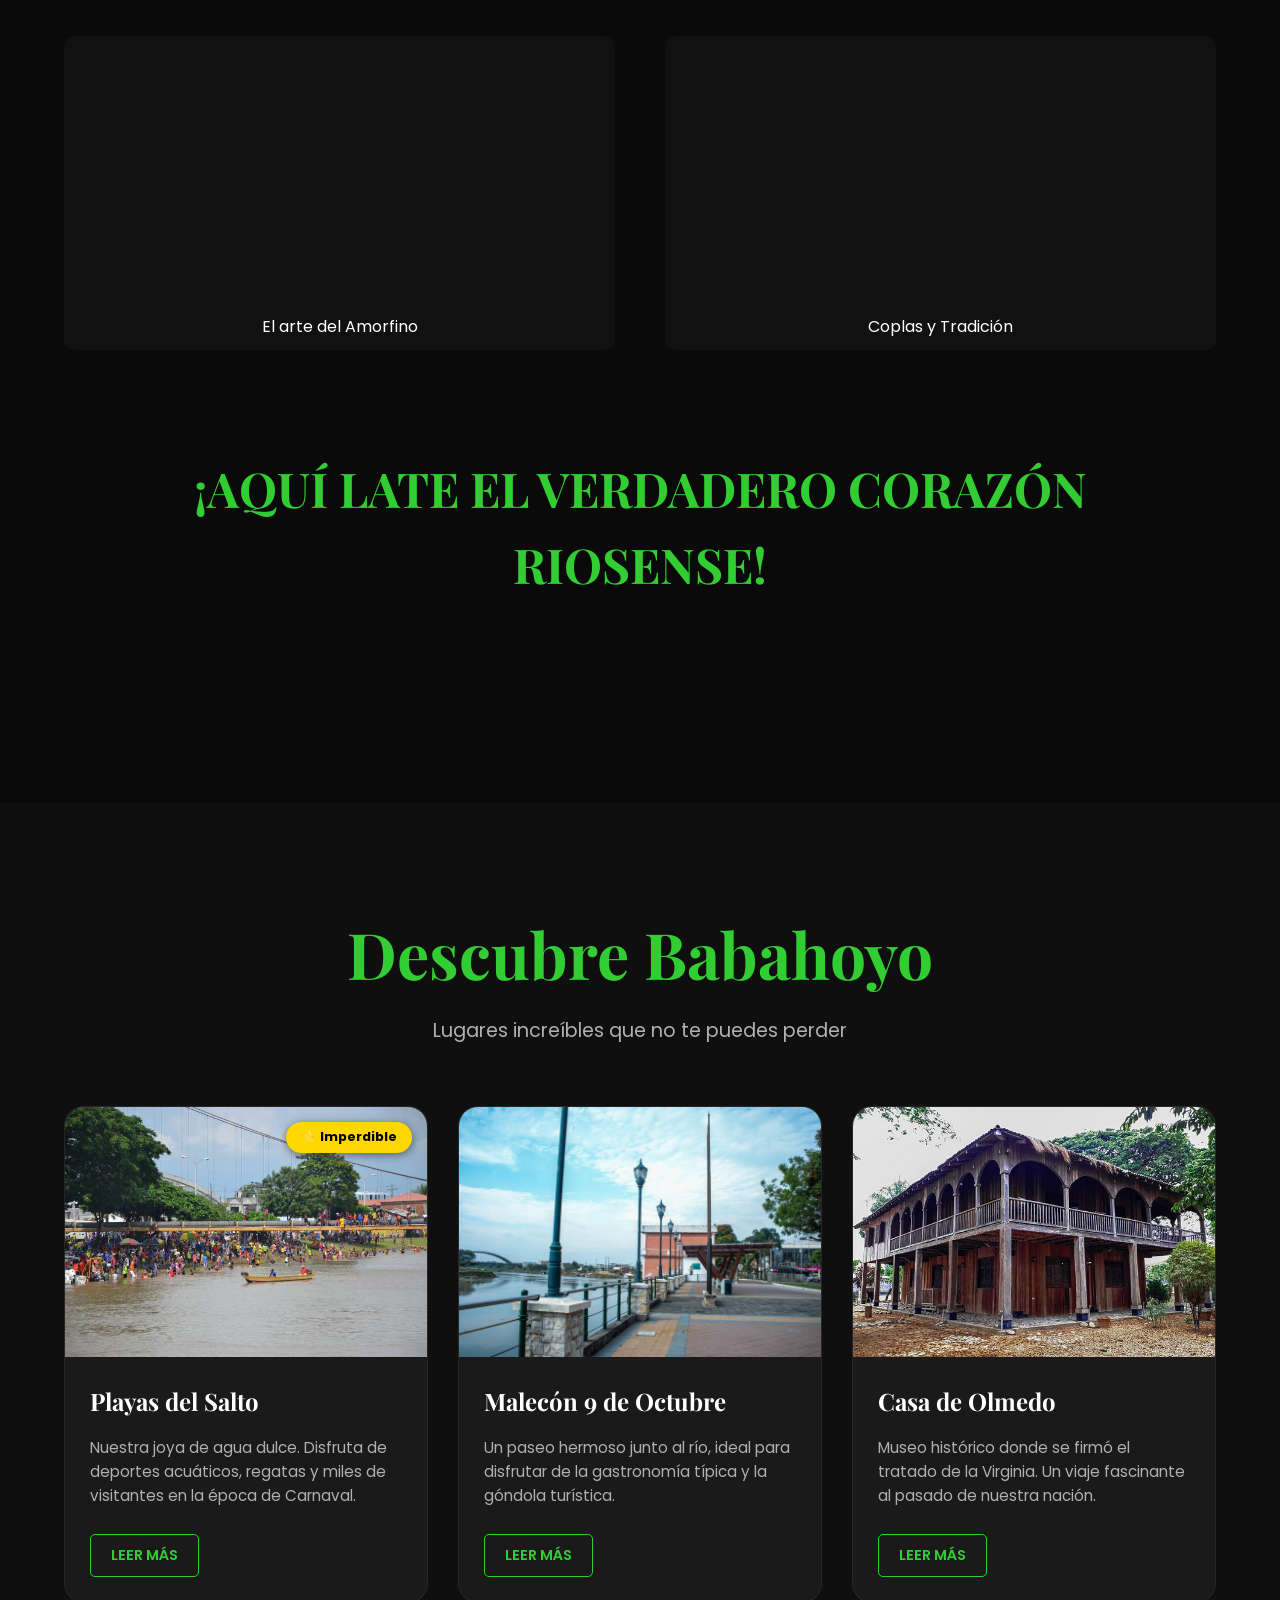
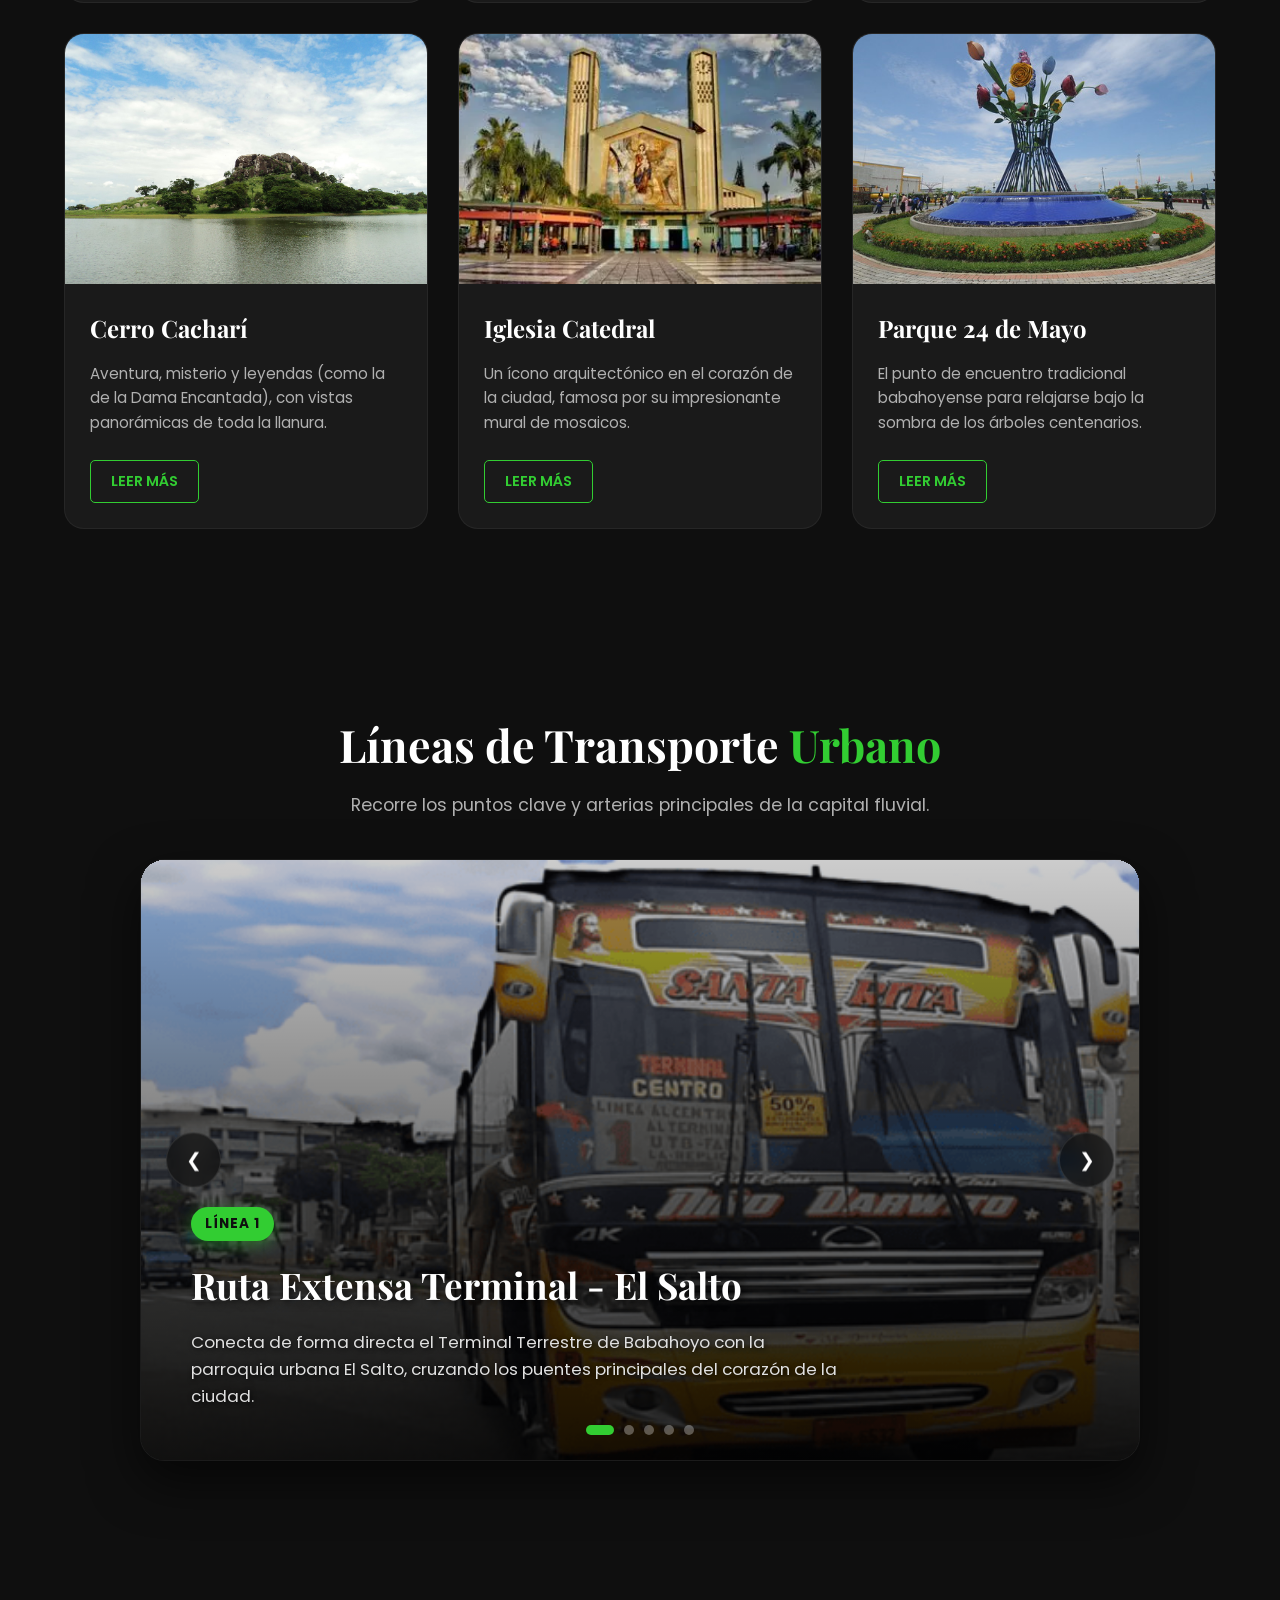
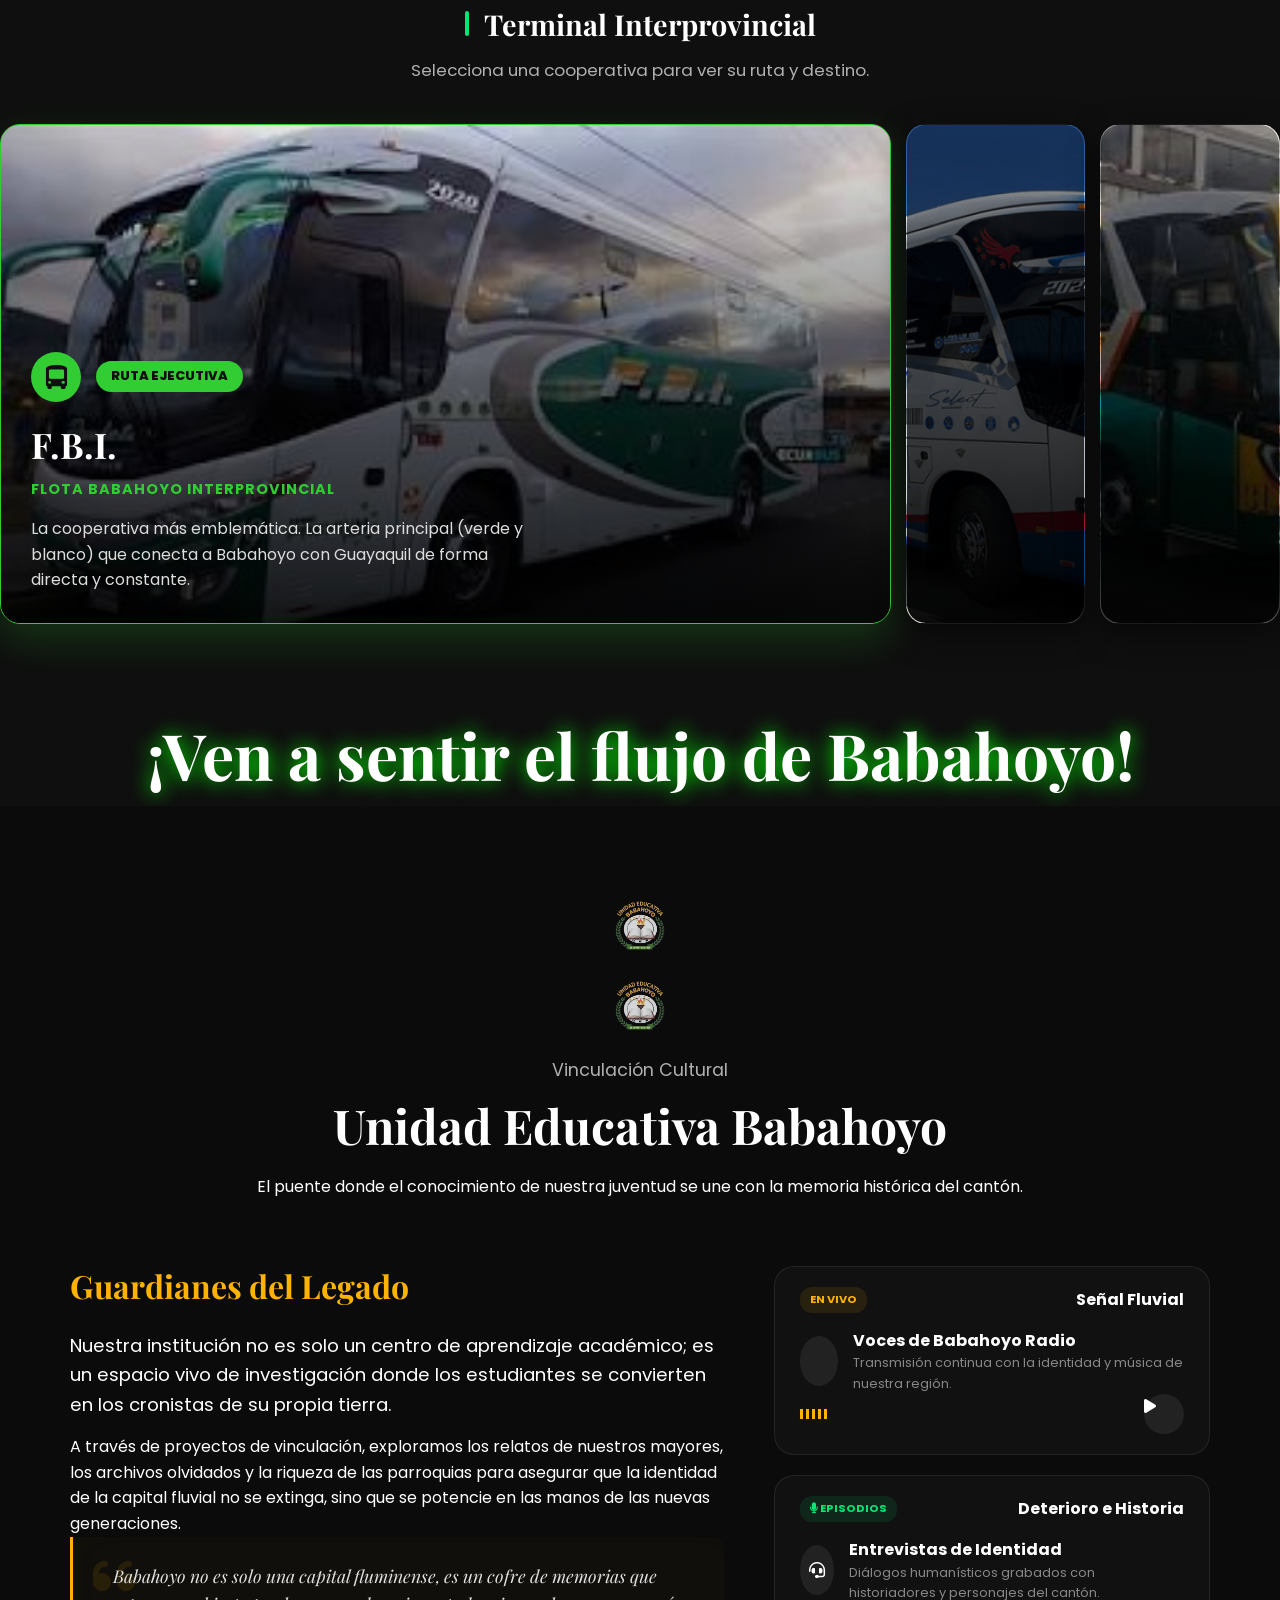
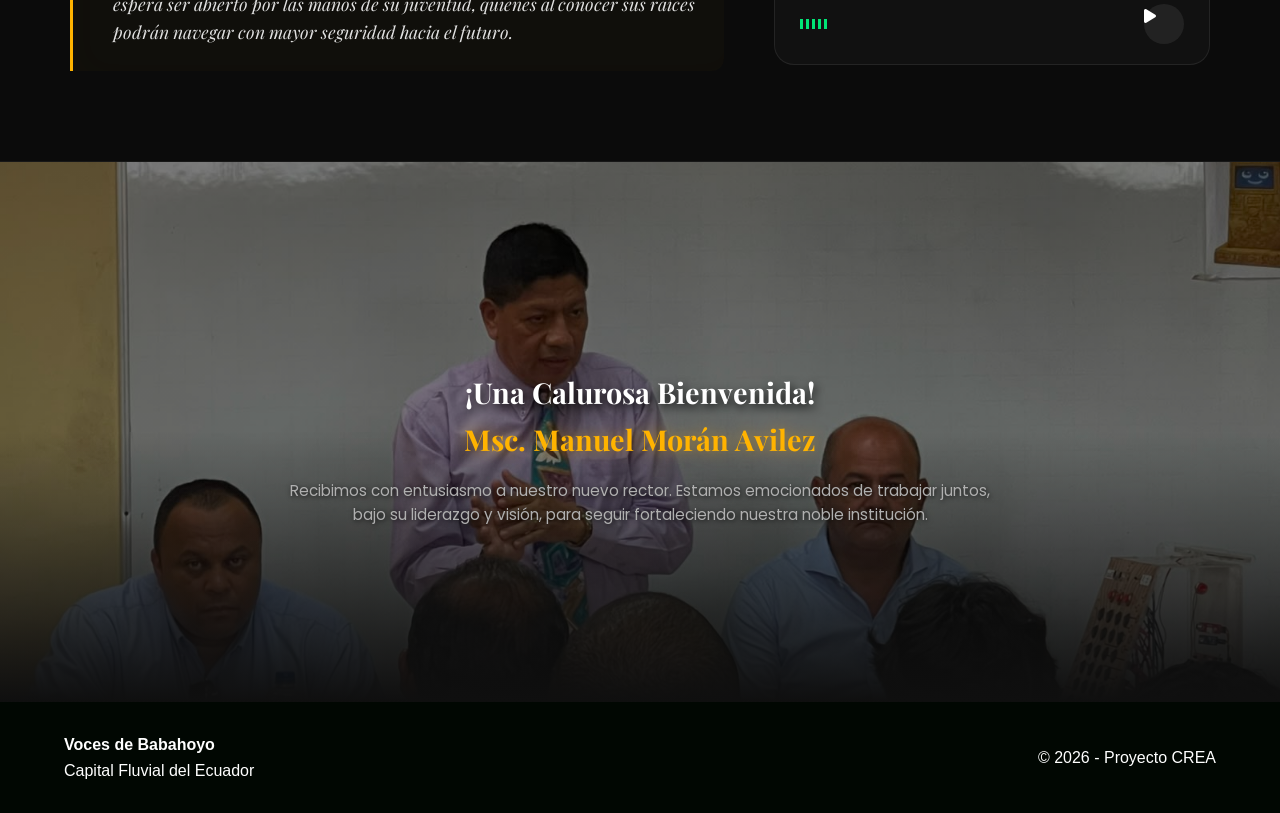
==== commit 50ebb996: "quitar comentarios en archivos principales" ====
--- a/index.html
+++ b/index.html
@@ -119,13 +119,11 @@
                 </div>
 
                 <div class="card-radio" data-aos="fade-right">
-                    <!-- Cabecera: Badge + Subtítulo -->
                     <div class="card-header">
                         <span class="badge-live">EN VIVO</span>
                         <span class="card-subtitle">Armonía</span>
                     </div>
-
-                    <!-- Cuerpo: Icono Avatar + Textos -->
+¿
                     <div class="card-body">
                         <div class="avatar-circle"></div>
                         <div class="card-info">
@@ -136,7 +134,6 @@
                         </div>
                     </div>
 
-                    <!-- Pie: Ecualizador + Botón de redirección -->
                     <div class="card-footer">
                         <div class="equalizer">
                             <span class="bar"></span>
@@ -146,7 +143,6 @@
                         </div>
 
                         <a href="Convivencia escolar/convivencia.html" class="btn-action" aria-label="Ir a Convivencia">
-                            <!-- Icono de reproducción usando SVG puro para no depender de librerías externas -->
                             <svg viewBox="0 0 24 24" fill="currentColor">
                                 <path d="M8 5v14l11-7z" />
                             </svg>
@@ -366,7 +362,6 @@
                 </div>
             </div>
 
-            <!-- Segundo acceso a los actuales simbolos -->
             <div id="epoca-actual" class="grid-simbolos oculta">
                 <div class="card-simbolo fade-in-animado">
                     <div class="img-wrapper">
@@ -564,7 +559,7 @@
                         <div class="agri-overlay"></div>
                         <div class="agri-content">
                             <span class="agri-badge">Sustento Principal</span>
-                            <h3>🌾 El Oro Blanco de la Llanura</h3>
+                            <h3> El Oro Blanco de la Llanura</h3>
                             <p>Los inmensos mantos verdes de arrozales son la postal más icónica del cantón. Babahoyo es
                                 uno de los mayores productores de arroz del país, garantizando la soberanía alimentaria
                                 del Ecuador gracias al sistema de riego natural de la cuenca.</p>
@@ -576,7 +571,7 @@
                         <div class="agri-overlay"></div>
                         <div class="agri-content">
                             <span class="agri-badge">Tradición</span>
-                            <h3>🍫 La Pepa de Oro</h3>
+                            <h3> La Pepa de Oro</h3>
                             <p>Desde la época colonial, nuestras tierras cacaoteras han producido el famoso Cacao Arriba
                                 de Fino Aroma. Un legado histórico que sigue conquistando los paladares mundiales.</p>
                         </div>
@@ -587,7 +582,7 @@
                         <div class="agri-overlay"></div>
                         <div class="agri-content">
                             <span class="agri-badge">Exportación</span>
-                            <h3>🍌 Potencia Bananera</h3>
+                            <h3> Potencia Bananera</h3>
                             <p>Las haciendas de las parroquias rurales mantienen viva la época de oro del banano, siendo
                                 un pilar clave en la exportación y generador de miles de plazas de empleo.</p>
                         </div>
@@ -600,7 +595,7 @@
                             <span class="agri-badge"
                                 style="color: #FFB300; background: rgba(255, 179, 0, 0.1); border: 1px solid rgba(255, 179, 0, 0.3);">Identidad
                                 Viva</span>
-                            <h3>🤠 Las Manos que Labran la Tierra</h3>
+                            <h3> Las Manos que Labran la Tierra</h3>
                             <p>Detrás de cada grano de arroz y cada racimo, está la fuerza inquebrantable del trabajador
                                 montubio. Su machete, su sombrero y su conexión espiritual con la tierra son el
                                 verdadero patrimonio invaluable de nuestra ciudad.</p>
@@ -762,7 +757,7 @@
             </div>
         </div>
     </section>
-    <!-- nueva parte de turismo -->
+
     <section class="seccion-transporte-premium" id="transporte-urbano">
         <div class="titulo-seccion-contenedor" data-aos="fade-up">
             <h2 class="titulo-premium">Líneas de Transporte <span>Urbano</span></h2>
@@ -836,7 +831,6 @@
             </div>
         </div>
     </section>
-    <!-- fin of section -->
 
     <div class="seccion-interprovincial-premium" data-aos="fade-up">
         <div class="titulo-zona-geo centrado">
@@ -1013,7 +1007,7 @@
                             </div>
 
                             <div class="reproductor-controles-mini">
-                                <a href="podcasts.html" class="btn-audio-control play-main-mini"
+                                <a href="Embed-youtube/podcasts.html" class="btn-audio-control play-main-mini"
                                     title="Reproducir Podcast">
                                     <i class="fas fa-play"></i>
                                 </a>
@@ -1099,13 +1093,11 @@
         </form>
     </div>
 
-    <!-- Botón Flotante Ir al Mapa -->
     <a href="sandbox map/map.html" class="btn-flotante-mapa" title="Ver Mapa Interactivo">
         <i class="fas fa-map-marked-alt"></i>
         <span>Ver Mapa</span>
     </a>
 
-    <!-- Botón Flotante Ir a Babahoyo Habla -->
     <a href="Sandbox BH/index.html" class="btn-flotante-bh" title="Ir a Babahoyo Habla">
         <i class="fas fa-comments"></i>
         <span>Babahoyo Habla</span>
--- a/style.css
+++ b/style.css
@@ -8,14 +8,13 @@
   --fuente-texto: "Poppins", sans-serif;
 }
 
-/* esta parte elimina esas scrollbars bodrias xd */
 .slider-ventana-container::-webkit-scrollbar {
   display: none;
 }
 
 .slider-ventana-container {
-  -ms-overflow-style: none; /* IE y Edge antiguo */
-  scrollbar-width: none; /* Firefox */
+  -ms-overflow-style: none;
+  scrollbar-width: none;
 }
 
 * {
@@ -35,7 +34,7 @@
   line-height: 1.6;
   transition:
     background-color 0.8s ease,
-    color 0.8s ease !important; /* Transición general */
+    color 0.8s ease !important;
 }
 
 html,
@@ -45,7 +44,6 @@
   position: relative;
 }
 
-/* Transiciones suaves para los componentes */
 .card-premium,
 .card-rural,
 .mini-card-urbana,
@@ -58,7 +56,6 @@
     box-shadow 0.6s ease;
 }
 
-/* CABECERA fija o navbar */
 .navbar {
   position: fixed;
   top: 0;
@@ -117,7 +114,6 @@
   color: var(--verde-lima);
 }
 
-/* HERO BABAHOYO */
 .hero-principal {
   position: relative;
   overflow: hidden;
@@ -179,7 +175,6 @@
   text-shadow: 0px 0px 15px rgba(255, 179, 0, 0.4);
 }
 
-/* CARDS INFO */
 .seccion-cards {
   padding: 100px 5%;
   background: var(--oscuro-puro);
@@ -224,7 +219,6 @@
   color: var(--verde-lima);
 }
 
-/* LINEA DE TIEMPO */
 .seccion-timeline {
   padding: 100px 0;
   background: #0a0a0a;
@@ -435,8 +429,6 @@
   margin-bottom: 15px;
 }
 
-
-/* SECCIÓN CULTURA */
 .seccion-cultura {
   padding: 100px 5%;
   background: #0a0a0a;
@@ -453,7 +445,6 @@
   color: var(--blanco);
 }
 
-/* Carrusel de Fiestas */
 .carrusel-fiestas {
   display: flex;
   gap: 30px;
@@ -495,7 +486,6 @@
   color: white;
 }
 
-/* Gastronomia */
 .gastronomia-container h3 {
   font-family: var(--fuente-texto);
   font-size: 2.5rem;
@@ -535,7 +525,6 @@
   object-fit: cover;
 }
 
-/* Videos */
 .videos-seccion h3 {
   margin-top: 80px;
   text-align: center;
@@ -575,7 +564,6 @@
   text-transform: uppercase;
 }
 
-/* SECCIÓN TURISMO (ESTRUCTURA ÚNICA Y LIMPIA) */
 .seccion-turismo {
   padding: 100px 5%;
   background: var(--oscuro-puro);
@@ -698,9 +686,6 @@
   text-shadow: 0 0 20px rgb(0, 255, 0);
 }
 
-/* ==========================================================================
-   AMBIENTE ATARDECER (UNIFICADO)
-   ========================================================================== */
 body.modo-atardecer {
   --verde-lima: #ff4500 !important;
   --oscuro-puro: #1a0a00 !important;
@@ -722,7 +707,6 @@
   color: #ff4500;
 }
 
-/* FOOTER */
 footer {
   display: flex;
   justify-content: space-between;
@@ -732,7 +716,6 @@
   font-family: sans-serif;
 }
 
-/* SECCIÓN SÍMBOLOS PATRIOS */
 .seccion-simbolos {
   padding: 80px 20px;
   background-color: #0b0b0b;
@@ -849,7 +832,6 @@
   opacity: 0;
 }
 
-/* SECCIÓN GEOGRAFÍA INTEGRAL */
 .seccion-geografia-integral {
   padding: 90px 20px;
   background-color: #070707;
@@ -1001,7 +983,6 @@
   margin: 0;
 }
 
-/* SECCIÓN INSTITUCIONAL Y RADIO/PODCAST */
 .seccion-institucion {
   padding: 90px 20px;
   background-color: #0b0b0b;
@@ -1157,7 +1138,6 @@
     height: 20px;
   }
 }
-
 
 .frase-cierre-maestra {
   background: rgba(255, 179, 0, 0.02);
@@ -1212,13 +1192,12 @@
   opacity: 0.85;
   z-index: 10;
 }
-/* logo no duplicado para cada position superior */
+
 .logo-colegio-esquina-2:hover {
   opacity: 1;
   transform: scale(1.05);
 }
 
-/* el bento grid creado en la parte casi inferior de la pag web */
 .seccion-agricultura {
   padding: 90px 20px;
   background-color: #050505;
@@ -1337,14 +1316,12 @@
   );
 }
 
-/* TRANSPORTE Y TURISMO */
 .seccion-transporte-premium {
   padding: 80px 5%;
   background-color: var(--oscuro-puro);
   width: 100%;
 }
 
-/* con el var siguen mi estilo de titulos */
 .titulo-seccion-contenedor {
   text-align: center;
   margin-bottom: 40px;
@@ -1363,40 +1340,36 @@
   margin-top: 10px;
 }
 
-/* cortar lo que sobre, osea que las demas esten ocultas a menos que se los indique aparecer */
 .slider-ventana-container {
   position: relative;
-  max-width: 1000px; /* Tamaño ideal de lectura horizontal */
+  max-width: 1000px;
   margin: 0 auto;
   border-radius: 24px;
-  overflow: hidden; /* solo esconde las otras imagenes */
+  overflow: hidden;
   box-shadow: 0 20px 50px rgba(0, 0, 0, 0.6);
   border: 1px solid rgba(255, 255, 255, 0.05);
 }
 
-/* solo para diseñar el riel estirado */
 .slider-riel-buses {
   display: flex;
-  width: 700%; /* 5 cards, cada una ocupa 100% del contenedor padre */
-  height: 600px; /* Altura ideal de la sección */
-  transition: transform 0.7s cubic-bezier(0.25, 1, 0.5, 1); /* Desplazamiento ultra suave */
+  width: 700%;
+  height: 600px;
+  transition: transform 0.7s cubic-bezier(0.25, 1, 0.5, 1);
   will-change: transform;
 }
 
-/* Estilo de cada Card Individual */
 .card-bus-horizontal {
-  width: 20%; /* Equivale al 100% real de la ventana contenedora */
+  width: 20%;
   height: 100%;
   background-size: cover;
   background-position: center;
   background-repeat: no-repeat;
   position: relative;
   display: flex;
-  align-items: flex-end; /* Texto abajo */
+  align-items: flex-end;
   padding: 50px;
 }
 
-/* Contenido de Texto Enciama de la Foto */
 .contenido-card-bus {
   position: relative;
   z-index: 5;
@@ -1434,7 +1407,6 @@
   text-shadow: 1px 1px 5px rgba(0, 0, 0, 0.8);
 }
 
-/* Botones de Control (Flechas) */
 .btn-slider-flecha {
   position: absolute;
   top: 50%;
@@ -1467,7 +1439,6 @@
   right: 25px;
 }
 
-/* Indicadores de Posición inferior */
 .slider-puntos-indicadores {
   position: absolute;
   bottom: 25px;
@@ -1487,18 +1458,15 @@
 }
 .punto-bus.activo {
   background: var(--verde-lima);
-  width: 28px; /* Efecto píldora expansiva al estar activa */
+  width: 28px;
   border-radius: 5px;
 }
 
-/* ==========================================================================
-   CARRUSEL DE DESPEDIDA (HONOR)
-   ========================================================================== */
 #heroCarouselSection-ultimate {
   position: relative;
   overflow: hidden;
   width: 100%;
-  min-height: 70vh; /* Un poco más bajo que el hero principal para equilibrar */
+  min-height: 70vh;
   display: flex;
   align-items: center;
   justify-content: center;
@@ -1525,11 +1493,10 @@
   background-repeat: no-repeat;
   opacity: 0;
   z-index: 1;
-  transition: opacity 1.2s ease-in-out; /* Transición suave de fundido */
+  transition: opacity 1.2s ease-in-out;
   will-change: opacity;
 }
 
-/* Estado activo corregido para el fade de CSS */
 .carousel-slide-n.active {
   opacity: 1;
   z-index: 2;
@@ -1573,9 +1540,6 @@
   text-shadow: 1px 1px 5px rgba(0, 0, 0, 0.8);
 }
 
-/* ==========================================================================
-   🛣️ TERMINAL INTERPROVINCIAL - EFECTO ACORDEÓN (FLEX-GROW)
-   ========================================================================== */
 .seccion-interprovincial-premium {
   width: 100%;
   margin-top: 60px;
@@ -1592,7 +1556,6 @@
   font-size: 1.05rem;
 }
 
-/* El Contenedor Padre */
 .contenedor-acordeon-buses {
   display: flex;
   width: 100%;
@@ -1600,7 +1563,6 @@
   gap: 15px;
 }
 
-/* Las Columnas (Paneles) */
 .panel-bus {
   background-size: cover;
   background-position: center;
@@ -1608,15 +1570,14 @@
   border-radius: 20px;
   color: #fff;
   cursor: pointer;
-  flex: 1; /* Todos miden lo mismo al inicio */
+  flex: 1;
   position: relative;
   overflow: hidden;
-  transition: all 0.7s cubic-bezier(0.25, 1, 0.5, 1); /* Suavidad extrema */
+  transition: all 0.7s cubic-bezier(0.25, 1, 0.5, 1);
   box-shadow: 0 10px 30px rgba(0, 0, 0, 0.5);
   border: 1px solid rgba(255, 255, 255, 0.05);
 }
 
-/* Capa oscura para leer el texto y dar misterio */
 .panel-overlay {
   position: absolute;
   top: 0;
@@ -1674,12 +1635,11 @@
   font-size: 0.8rem;
   font-weight: 800;
   text-transform: uppercase;
-  opacity: 0; /* Oculto hasta que se expanda */
+  opacity: 0;
   transform: translateX(-20px);
   transition: all 0.5s ease;
 }
 
-/* El texto que se esconde */
 .panel-info-oculta {
   opacity: 0;
   transform: translateY(30px);
@@ -1706,11 +1666,8 @@
   font-size: 1rem;
 }
 
-/* =========================================
-   EFECTO MAGIA: CUANDO EL PANEL ESTÁ ACTIVO
-   ========================================= */
 .panel-bus.activa {
-  flex: 5; /* Se come todo el espacio de la pantalla */
+  flex: 5;
   border-color: var(--verde-lima);
   box-shadow: 0 15px 40px rgba(50, 205, 50, 0.2);
 }
@@ -1736,668 +1693,592 @@
 .panel-bus.activa .panel-info-oculta {
   opacity: 1;
   transform: translateY(0);
-  transition-delay: 0.4s; /* Aparece después de expandirse */
-}
-
-/* ==========================================================================
-   ESTILOS EXCLUSIVOS PARA LOS REPRODUCTORES LADO A LADO
-   ========================================================================== */
-
-/* En computadoras: se alinean horizontalmente ocupando el 100% del contenedor */
+  transition-delay: 0.4s;
+}
+
 .hub-medios-horizontal {
   display: flex;
   flex-direction: row;
-  gap: 50px; /* Espacio elegante entre las dos tarjetas */
+  gap: 50px;
   margin-top: 40px;
   width: 100%;
 }
 
-/* Hace que ambos reproductores crezcan por igual (50% de ancho cada uno) */
 .hub-medios-horizontal .reproductor-podcast-mock {
   flex: 1;
 }
 
-/* Variables Globales para personalización rápida */
 :root {
-    --primary-color: #007bff;
-    --primary-hover: #0056b3;
-    --bg-light: #f8f9fa;
-    --text-dark: #333333;
-    --bot-msg-bg: #e9ecef;
-    --user-msg-bg: #007bff;
-    --shadow: 0 8px 24px rgba(0, 0, 0, 0.15);
-}
-
-/* ======================================================== */
-/* 1. DISEÑO DEL BOTÓN FLOTANTE (CHATBOT CÁPSULA NEÓN)      */
-/* ======================================================== */
+  --primary-color: #007bff;
+  --primary-hover: #0056b3;
+  --bg-light: #f8f9fa;
+  --text-dark: #333333;
+  --bot-msg-bg: #e9ecef;
+  --user-msg-bg: #007bff;
+  --shadow: 0 8px 24px rgba(0, 0, 0, 0.15);
+}
+
 .chatbot-btn {
-    position: fixed;
-    bottom: 24px;
-    right: 25px;
-    z-index: 999;
-
-    display: flex;
-    align-items: center;
-    justify-content: center;
-    gap: 10px;
-    padding: 14px 22px;
-    
-    /* LA MAGIA: El botón se adapta a su contenido, no a la pantalla */
-    width: max-content; 
-    height: auto;       
-
-    font-family: 'Poppins', sans-serif;
-    font-size: 0.95rem;
-    font-weight: 700;
-    color: #ffffff;
-    text-transform: uppercase;
-
-    background: linear-gradient(135deg, #0d3b66 0%, #3a86ff 100%);
-    border: 2px solid #3a86ff;
-    border-radius: 50px; 
-
-    box-shadow: 0 0 15px rgba(58, 134, 255, 0.5),
-                0 4px 12px rgba(0, 0, 0, 0.4);
-
-    transition: all 0.3s cubic-bezier(0.175, 0.885, 0.32, 1.275);
-    cursor: pointer;
+  position: fixed;
+  bottom: 24px;
+  right: 25px;
+  z-index: 999;
+
+  display: flex;
+  align-items: center;
+  justify-content: center;
+  gap: 10px;
+  padding: 14px 22px;
+
+  width: max-content;
+  height: auto;
+
+  font-family: "Poppins", sans-serif;
+  font-size: 0.95rem;
+  font-weight: 700;
+  color: #ffffff;
+  text-transform: uppercase;
+
+  background: linear-gradient(135deg, #0d3b66 0%, #3a86ff 100%);
+  border: 2px solid #3a86ff;
+  border-radius: 50px;
+
+  box-shadow:
+    0 0 15px rgba(58, 134, 255, 0.5),
+    0 4px 12px rgba(0, 0, 0, 0.4);
+
+  transition: all 0.3s cubic-bezier(0.175, 0.885, 0.32, 1.275);
+  cursor: pointer;
 }
 
 .chatbot-btn:hover {
-    background: linear-gradient(135deg, #3a86ff 0%, #0d3b66 100%);
-    transform: translateY(-4px) scale(1.05);
-    box-shadow: 0 0 25px rgba(58, 134, 255, 0.9),
-                0 8px 20px rgba(0, 0, 0, 0.5);
+  background: linear-gradient(135deg, #3a86ff 0%, #0d3b66 100%);
+  transform: translateY(-4px) scale(1.05);
+  box-shadow:
+    0 0 25px rgba(58, 134, 255, 0.9),
+    0 8px 20px rgba(0, 0, 0, 0.5);
 }
 
 .chatbot-btn i {
-    font-size: 1.2rem;
-    transition: transform 0.3s ease;
+  font-size: 1.2rem;
+  transition: transform 0.3s ease;
 }
 
 .chatbot-btn:hover i {
-    transform: scale(1.15) rotate(-8deg);
-}
-
-
-/* ======================================================== */
-/* 2. DISEÑO DE LA VENTANA DE CHAT Y ESTADOS DINÁMICOS      */
-/* ======================================================== */
+  transform: scale(1.15) rotate(-8deg);
+}
+
 .chat-container {
-    position: fixed;
-    bottom: 96px; 
-    right: 24px;
-    width: 360px;
-    height: 500px;
-    background-color: white;
-    border-radius: 16px;
-    box-shadow: var(--shadow);
-    display: flex;
-    flex-direction: column;
-    overflow: hidden;
-    z-index: 1000;
-    /* Transición elegante para cuando JS cambie las clases */
-    transition: all 0.3s cubic-bezier(0.25, 0.8, 0.25, 1);
-
-    width: 32vw;       /* Tomará el 32% del ancho de la pantalla, se adaptará al zoom */
-    min-width: 320px;  /* Evita que se encoja demasiado en pantallas medianas */
-    max-width: 450px;  /* Evita que se haga gigante en pantallas enormes */
-    
-    height: 65vh;      /* Tomará el 65% de la altura de la pantalla */
-    max-height: 600px;
-}
-
-/* Estados controlados por JavaScript */
+  position: fixed;
+  bottom: 96px;
+  right: 24px;
+  width: 360px;
+  height: 500px;
+  background-color: white;
+  border-radius: 16px;
+  box-shadow: var(--shadow);
+  display: flex;
+  flex-direction: column;
+  overflow: hidden;
+  z-index: 1000;
+  transition: all 0.3s cubic-bezier(0.25, 0.8, 0.25, 1);
+
+  width: 32vw;
+  min-width: 320px;
+  max-width: 450px;
+
+  height: 65vh;
+  max-height: 600px;
+}
+
 .chatbot-oculto {
-    opacity: 0;
-    visibility: hidden;
-    transform: translateY(30px) scale(0.95);
-    pointer-events: none; /* Evita clics fantasma cuando está oculto */
+  opacity: 0;
+  visibility: hidden;
+  transform: translateY(30px) scale(0.95);
+  pointer-events: none;
 }
 
 .chatbot-visible {
-    opacity: 1;
-    visibility: visible;
-    transform: translateY(0) scale(1);
-    pointer-events: auto;
-}
-
-/* Cabecera */
+  opacity: 1;
+  visibility: visible;
+  transform: translateY(0) scale(1);
+  pointer-events: auto;
+}
+
 .chat-header {
-    background-color: var(--primary-color);
-    color: white;
-    padding: 16px;
-    display: flex;
-    align-items: center;
-    justify-content: space-between;
+  background-color: var(--primary-color);
+  color: white;
+  padding: 16px;
+  display: flex;
+  align-items: center;
+  justify-content: space-between;
 }
 
 .chat-bot-info {
-    display: flex;
-    align-items: center;
-    gap: 12px;
+  display: flex;
+  align-items: center;
+  gap: 12px;
 }
 
 .bot-icon {
-    font-size: 32px;
-    background: rgba(255, 255, 255, 0.2);
-    padding: 6px;
-    border-radius: 50%;
+  font-size: 32px;
+  background: rgba(255, 255, 255, 0.2);
+  padding: 6px;
+  border-radius: 50%;
 }
 
 .chat-bot-info h3 {
-    margin: 0;
-    font-size: 16px;
-    font-weight: 600;
+  margin: 0;
+  font-size: 16px;
+  font-weight: 600;
 }
 
 .chat-status {
-    font-size: 11px;
-    opacity: 0.8;
-    display: flex;
-    align-items: center;
-    gap: 4px;
+  font-size: 11px;
+  opacity: 0.8;
+  display: flex;
+  align-items: center;
+  gap: 4px;
 }
 
 .chat-status::before {
-    content: '';
-    display: inline-block;
-    width: 6px;
-    height: 6px;
-    background-color: #28a745;
-    border-radius: 50%;
+  content: "";
+  display: inline-block;
+  width: 6px;
+  height: 6px;
+  background-color: #28a745;
+  border-radius: 50%;
 }
 
 .chat-close-btn {
-    background: none;
-    border: none;
-    color: white;
-    cursor: pointer;
-    opacity: 0.7;
-    transition: opacity 0.2s;
+  background: none;
+  border: none;
+  color: white;
+  cursor: pointer;
+  opacity: 0.7;
+  transition: opacity 0.2s;
 }
 
 .chat-close-btn:hover {
-    opacity: 1;
-}
-
-/* Cuerpo del Chat */
+  opacity: 1;
+}
+
 .chat-messages {
-    flex: 1;
-    padding: 16px;
-    background-color: var(--bg-light);
-    overflow-y: auto; 
-    display: flex;
-    flex-direction: column;
-    gap: 12px;
+  flex: 1;
+  padding: 16px;
+  background-color: var(--bg-light);
+  overflow-y: auto;
+  display: flex;
+  flex-direction: column;
+  gap: 12px;
 }
 
 .message {
-    max-width: 80%;
-    padding: 10px 14px;
-    border-radius: 14px;
-    font-size: 14px;
-    line-height: 1.4;
-    display: flex;
-    flex-direction: column;
+  max-width: 80%;
+  padding: 10px 14px;
+  border-radius: 14px;
+  font-size: 14px;
+  line-height: 1.4;
+  display: flex;
+  flex-direction: column;
 }
 
 .message p {
-    margin: 0;
-    word-break: break-word;
+  margin: 0;
+  word-break: break-word;
 }
 
 .message-time {
-    font-size: 10px;
-    opacity: 0.6;
-    margin-top: 4px;
-    align-self: flex-end;
+  font-size: 10px;
+  opacity: 0.6;
+  margin-top: 4px;
+  align-self: flex-end;
 }
 
 .bot-message {
-    background-color: var(--bot-msg-bg);
-    color: var(--text-dark);
-    border-top-left-radius: 0;
-    align-self: flex-start;
-}
-
-
-/* Área del Input */
+  background-color: var(--bot-msg-bg);
+  color: var(--text-dark);
+  border-top-left-radius: 0;
+  align-self: flex-start;
+}
+.user-message {
+  background-color: var(--user-msg-bg);
+  color: white;
+  border-top-right-radius: 0;
+  align-self: flex-end;
+}
 .chat-input-area {
-    display: flex;
-    padding: 12px;
-    background-color: white;
-    border-top: 1px solid #dee2e6;
-    gap: 8px;
-}
-
-  /* ------------------------------------------------------------
-     10. HERO DE DESPEDIDA (CARRUSEL FINAL)
-     ------------------------------------------------------------ */
-  #heroCarouselSection-ultimate {
-    min-height: 60vh !important;       /* Más compacto */
-    padding: 30px 15px !important;
-  }
-
-  .footer-content h1 {
-    font-size: 1.8rem !important;
-  }
-  .footer-content p {
-    font-size: 0.95rem !important;
-  }
-
-  /* ------------------------------------------------------------
-     11. BOTÓN "CONOCER MÁS" (modal)
-     ------------------------------------------------------------ */
-  .btn-conocer-mas {
-    padding: 12px 25px !important;
-    font-size: 0.95rem !important;
-  }
-
-  /* ------------------------------------------------------------
-     13. MODAL (para que no se salga)
-     ------------------------------------------------------------ */
-  .modal-container {
-    max-height: 95vh !important;
-    border-radius: 16px !important;
-  }
-  .modal-header {
-    height: 200px !important;
-  }
-  .modal-body {
-    padding: 25px !important;
-  }
-
-  /* ------------------------------------------------------------
-     14. LOGOS ESQUINEROS (colegio)
-     ------------------------------------------------------------ */
-  .logo-colegio-esquina,
-  .logo-colegio-esquina-2 {
-    position: relative !important;
-    top: auto !important;
-    right: auto !important;
-    left: auto !important;
-    display: block !important;
-    margin: 0 auto 20px auto !important;
-    width: 60px !important;
-    height: auto !important;
-  }
-
-  /* ------------------------------------------------------------
-     15. CHATBOT (se ajusta solo con su propio CSS, pero mejoramos)
-     ------------------------------------------------------------ */
-  .chat-container {
-    width: 90vw !important;
-    height: 65vh !important;
-    right: 5vw !important;
-    bottom: 80px !important;
-    max-height: none !important;
-    border-radius: 15px !important;
-  }
-  .chatbot-btn {
-    /* ELIMINADO: width: 50px y height: 50px forzados */
-    bottom: 15px !important;
-    right: 15px !important;
-  }
-}
-
-/* nueva seccion de la cajetita de chatbot */
-/* ==========================================================================
-   🤖 ESTILOS DINÁMICOS DEL CHATBOT BICAR-EDU (RECUPERADOS)
-   ========================================================================== */
-
-/* Contenedor general donde se acumulan los mensajes */
+  display: flex;
+  padding: 12px;
+  background-color: white;
+  border-top: 1px solid #dee2e6;
+  gap: 8px;
+}
+
+#heroCarouselSection-ultimate {
+  min-height: 60vh !important;
+  padding: 30px 15px !important;
+}
+
+.footer-content h1 {
+  font-size: 1.8rem !important;
+}
+.footer-content p {
+  font-size: 0.95rem !important;
+}
+
+.btn-conocer-mas {
+  padding: 12px 25px !important;
+  font-size: 0.95rem !important;
+}
+
+.modal-container {
+  max-height: 95vh !important;
+  border-radius: 16px !important;
+}
+.modal-header {
+  height: 200px !important;
+}
+.modal-body {
+  padding: 25px !important;
+}
+
+.logo-colegio-esquina,
+.logo-colegio-esquina-2 {
+  position: relative !important;
+  top: auto !important;
+  right: auto !important;
+  left: auto !important;
+  display: block !important;
+  margin: 0 auto 20px auto !important;
+  width: 60px !important;
+  height: auto !important;
+}
+
+.chat-container {
+  width: 90vw !important;
+  height: 65vh !important;
+  right: 5vw !important;
+  bottom: 80px !important;
+  max-height: none !important;
+  border-radius: 15px !important;
+}
+.chatbot-btn {
+  bottom: 15px !important;
+  right: 15px !important;
+}
+
 .chat-messages {
-    display: flex;
-    flex-direction: column;
-    gap: 12px;
-    padding: 15px;
-    overflow-y: auto;
-    height: 350px; /* Ajústalo a la altura que uses */
-}
-
-/* Estilo base para todas las burbujas */
+  display: flex;
+  flex-direction: column;
+  gap: 12px;
+  padding: 15px;
+  overflow-y: auto;
+  height: 350px;
+}
+
 .message {
-    max-width: 80%;
-    padding: 10px 14px;
-    border-radius: 15px;
-    font-size: 0.9rem;
-    line-height: 1.4;
-    position: relative;
-    display: flex;
-    flex-direction: column;
-    word-wrap: break-word;
-}
-
-/* 🟦 MENSAJE DEL USUARIO (La cajita azul recuperada) */
+  max-width: 80%;
+  padding: 10px 14px;
+  border-radius: 15px;
+  font-size: 0.9rem;
+  line-height: 1.4;
+  position: relative;
+  display: flex;
+  flex-direction: column;
+  word-wrap: break-word;
+}
+
 .user-message {
-    background-color: #007bff !important; /* Tu color azul de marca */
-    color: #ffffff !important;
-    align-self: flex-end; /* Lo empuja a la derecha */
-    border-bottom-right-radius: 2px; /* Esquina de diálogo */
-}
-
-/* ⬜ MENSAJE DEL BOT */
+  background-color: #007bff !important;
+  color: #ffffff !important;
+  align-self: flex-end;
+  border-bottom-right-radius: 2px;
+}
+
 .bot-message {
-    background-color: #e9ecef !important; /* Gris claro para el robot */
-    color: #212529 !important;
-    align-self: flex-start; /* Lo empuja a la izquierda */
-    border-bottom-left-radius: 2px; /* Esquina de diálogo */
-}
-
-/* Hora del mensaje pequeña abajo */
+  background-color: #e9ecef !important;
+  color: #212529 !important;
+  align-self: flex-start;
+  border-bottom-left-radius: 2px;
+}
+
 .message-time {
-    font-size: 0.7rem;
-    align-self: flex-end;
-    margin-top: 5px;
-    opacity: 0.8;
+  font-size: 0.7rem;
+  align-self: flex-end;
+  margin-top: 5px;
+  opacity: 0.8;
 }
 
 .user-message .message-time {
-    color: rgba(255, 255, 255, 0.8); /* Hora en blanco semi-transparente */
+  color: rgba(255, 255, 255, 0.8);
 }
 
 .bot-message .message-time {
-    color: #6c757d; /* Hora en gris */
-}
-
-/* Indicador de carga animado de "BICAR-EDU analizando..." */
+  color: #6c757d;
+}
+
 #loading-bot {
-    background-color: #e9ecef !important;
-    color: #495057 !important;
-    align-self: flex-start;
-    font-style: italic;
-    border-bottom-left-radius: 2px;
-}
-
-/* ==========================================
-   🗺️ BOTÓN FLOTANTE FIJO - VERDE LIMA NEÓN
-   ========================================== */
+  background-color: #e9ecef !important;
+  color: #495057 !important;
+  align-self: flex-start;
+  font-style: italic;
+  border-bottom-left-radius: 2px;
+}
+
 .btn-flotante-mapa {
-    /* Fijado en la pantalla */
-    position: fixed;
-    bottom: 90px;       /* Distancia desde abajo para que no se pegue al borde */
-    right: 25px;        /* Distancia desde la derecha para que quede flotando entero */
-    z-index: 20;      /* Asegura que siempre esté por encima de todo */
-
-    /* Diseño y Maquetado */
-    display: flex;
-    align-items: center;
-    justify-content: center;
-    gap: 10px;
-    padding: 14px 22px;
-    
-    /* Tipografía y Colores */
-    font-family: 'Poppins', sans-serif;
-    font-size: 0.95rem;
-    font-weight: 700;
-    color: #0d0d0d;
-    text-decoration: none;
-    text-transform: uppercase;
-    
-    /* Fondo Neón */
-    background: linear-gradient(135deg, #ccff00 0%, #70e000 100%);
-    border: 2px solid #ccff00;
-    border-radius: 50px;
-    
-    /* Brillo Neón */
-    box-shadow: 0 0 15px rgba(204, 255, 0, 0.5),
-                0 4px 12px rgba(0, 0, 0, 0.4);
-    
-    transition: all 0.3s cubic-bezier(0.175, 0.885, 0.32, 1.275);
-    cursor: pointer;
-}
-
-/* Efecto Hover */
+  position: fixed;
+  bottom: 90px;
+  right: 25px;
+  z-index: 20;
+  display: flex;
+  align-items: center;
+  justify-content: center;
+  gap: 10px;
+  padding: 14px 22px;
+  font-family: "Poppins", sans-serif;
+  font-size: 0.95rem;
+  font-weight: 700;
+  color: #0d0d0d;
+  text-decoration: none;
+  text-transform: uppercase;
+  background: linear-gradient(135deg, #ccff00 0%, #70e000 100%);
+  border: 2px solid #ccff00;
+  border-radius: 50px;
+  box-shadow:
+    0 0 15px rgba(204, 255, 0, 0.5),
+    0 4px 12px rgba(0, 0, 0, 0.4);
+
+  transition: all 0.3s cubic-bezier(0.175, 0.885, 0.32, 1.275);
+  cursor: pointer;
+}
+
 .btn-flotante-mapa:hover {
-    background: linear-gradient(135deg, #70e000 0%, #ccff00 100%);
-    transform: translateY(-4px) scale(1.05);
-    box-shadow: 0 0 25px rgba(204, 255, 0, 0.9),
-                0 8px 20px rgba(0, 0, 0, 0.5);
-}
-
-/* Animación del ícono */
+  background: linear-gradient(135deg, #70e000 0%, #ccff00 100%);
+  transform: translateY(-4px) scale(1.05);
+  box-shadow:
+    0 0 25px rgba(204, 255, 0, 0.9),
+    0 8px 20px rgba(0, 0, 0, 0.5);
+}
+
 .btn-flotante-mapa i {
-    font-size: 1.2rem;
+  font-size: 1.2rem;
 }
 
 .btn-flotante-mapa:hover i {
-    transform: rotate(-12deg);
-}
-
-/* ==========================================================
-   💬 BOTÓN FLOTANTE - BABAHOYO HABLA (NARANJA Y AMARILLO)
-   ========================================================== */
+  transform: rotate(-12deg);
+}
+
 .btn-flotante-bh {
-    position: fixed;
-    bottom: 155px;      /* 👈 Queda encima del botón verde (mapa) */
-    right: 25px;        /* Misma alineación a la derecha */
-    z-index: 15;      /* Por encima de otros elementos */
-
-    display: flex;
-    align-items: center;
-    justify-content: center;
-    gap: 10px;
-    padding: 14px 22px;
-    
-    font-family: 'Poppins', sans-serif;
-    font-size: 0.95rem;
-    font-weight: 700;
-    color: #0d0d0d;
-    text-decoration: none;
-    text-transform: uppercase;
-    
-    /* Fondo Degradado Naranja / Amarillo Neón */
-    background: linear-gradient(135deg, #ff9900 0%, #ffea00 100%);
-    border: 2px solid #ffea00;
-    border-radius: 50px;
-    
-    /* Brillo Neón Naranja/Amarillo */
-    box-shadow: 0 0 15px rgba(255, 170, 0, 0.6),
-                0 4px 12px rgba(0, 0, 0, 0.4);
-    
-    transition: all 0.3s cubic-bezier(0.175, 0.885, 0.32, 1.275);
-    cursor: pointer;
-}
-
-/* Efecto Hover */
+  position: fixed;
+  bottom: 155px;
+  right: 25px;
+  z-index: 15;
+  display: flex;
+  align-items: center;
+  justify-content: center;
+  gap: 10px;
+  padding: 14px 22px;
+  font-family: "Poppins", sans-serif;
+  font-size: 0.95rem;
+  font-weight: 700;
+  color: #0d0d0d;
+  text-decoration: none;
+  text-transform: uppercase;
+  background: linear-gradient(135deg, #ff9900 0%, #ffea00 100%);
+  border: 2px solid #ffea00;
+  border-radius: 50px;
+  box-shadow:
+    0 0 15px rgba(255, 170, 0, 0.6),
+    0 4px 12px rgba(0, 0, 0, 0.4);
+
+  transition: all 0.3s cubic-bezier(0.175, 0.885, 0.32, 1.275);
+  cursor: pointer;
+}
+
 .btn-flotante-bh:hover {
-    background: linear-gradient(135deg, #ffea00 0%, #ff9900 100%);
-    transform: translateY(-4px) scale(1.05);
-    box-shadow: 0 0 25px rgba(255, 200, 0, 0.9),
-                0 8px 20px rgba(0, 0, 0, 0.5);
+  background: linear-gradient(135deg, #ffea00 0%, #ff9900 100%);
+  transform: translateY(-4px) scale(1.05);
+  box-shadow:
+    0 0 25px rgba(255, 200, 0, 0.9),
+    0 8px 20px rgba(0, 0, 0, 0.5);
 }
 
 .btn-flotante-bh i {
-    font-size: 1.2rem;
+  font-size: 1.2rem;
 }
 
 .btn-flotante-bh:hover i {
-    transform: scale(1.15) rotate(-8deg);
+  transform: scale(1.15) rotate(-8deg);
 }
 
 :root {
-    /* Paleta Cian Oscuro */
-    --cyan-primary: #008b99;      /* Cian oscuro base */
-    --cyan-glow: #00b4c5;         /* Cian de acento / hover */
-    --cyan-bg-badge: rgba(0, 139, 153, 0.25); /* Fondo tenue para el badge */
-    
-    /* Fondos y textos oscuros de la tarjeta */
-    --card-bg: #111111;
-    --card-border: #222222;
-    --text-main: #ffffff;
-    --text-muted: #999999;
-}
-
-/* Contenedor Principal de la Card */
+  --cyan-primary: #008b99;
+  --cyan-glow: #00b4c5; 
+  --cyan-bg-badge: rgba(0, 139, 153, 0.25); 
+  --card-bg: #111111;
+  --card-border: #222222;
+  --text-main: #ffffff;
+  --text-muted: #999999;
+}
+
 .card-radio {
-    background-color: var(--card-bg);
-    border: 1px solid var(--card-border);
-    border-radius: 18px;
-    width: 100%;
-    max-width: 520px;
-    padding: 24px;
-    box-sizing: border-box;
-    font-family: 'Segoe UI', system-ui, sans-serif;
-    display: flex;
-    flex-direction: column;
-    gap: 16px;
-    box-shadow: 0 10px 30px rgba(0, 0, 0, 0.5);
-}
-
-/* 1. Cabecera (Badge y Subtítulo) */
+  background-color: var(--card-bg);
+  border: 1px solid var(--card-border);
+  border-radius: 18px;
+  width: 100%;
+  max-width: 520px;
+  padding: 24px;
+  box-sizing: border-box;
+  font-family: "Segoe UI", system-ui, sans-serif;
+  display: flex;
+  flex-direction: column;
+  gap: 16px;
+  box-shadow: 0 10px 30px rgba(0, 0, 0, 0.5);
+}
+
 .card-header {
-    display: flex;
-    justify-content: space-between;
-    align-items: center;
+  display: flex;
+  justify-content: space-between;
+  align-items: center;
 }
 
 .badge-live {
-    background-color: var(--cyan-bg-badge);
-    color: var(--cyan-glow);
-    border: 1px solid var(--cyan-primary);
-    font-size: 11px;
-    font-weight: 800;
-    padding: 6px 14px;
-    border-radius: 20px;
-    letter-spacing: 0.5px;
+  background-color: var(--cyan-bg-badge);
+  color: var(--cyan-glow);
+  border: 1px solid var(--cyan-primary);
+  font-size: 11px;
+  font-weight: 800;
+  padding: 6px 14px;
+  border-radius: 20px;
+  letter-spacing: 0.5px;
 }
 
 .card-subtitle {
-    color: var(--text-main);
-    font-size: 15px;
-    font-weight: 700;
-}
-
-/* 2. Cuerpo (Avatar e Información) */
+  color: var(--text-main);
+  font-size: 15px;
+  font-weight: 700;
+}
+
 .card-body {
-    display: flex;
-    align-items: flex-start;
-    gap: 16px;
+  display: flex;
+  align-items: flex-start;
+  gap: 16px;
 }
 
 .avatar-circle {
-    width: 54px;
-    height: 54px;
-    border-radius: 50%;
-    background-color: #222222;
-    flex-shrink: 0;
+  width: 54px;
+  height: 54px;
+  border-radius: 50%;
+  background-color: #222222;
+  flex-shrink: 0;
 }
 
 .card-info {
-    display: flex;
-    flex-direction: column;
-    gap: 6px;
+  display: flex;
+  flex-direction: column;
+  gap: 6px;
 }
 
 .card-title {
-    color: var(--text-main);
-    font-size: 18px;
-    font-weight: 700;
-    margin: 0;
+  color: var(--text-main);
+  font-size: 18px;
+  font-weight: 700;
+  margin: 0;
 }
 
 .card-description {
-    color: var(--text-muted);
-    font-size: 13px;
-    line-height: 1.4;
-    margin: 0;
-}
-
-/* 3. Pie de página (Ecualizador y Botón) */
+  color: var(--text-muted);
+  font-size: 13px;
+  line-height: 1.4;
+  margin: 0;
+}
+
 .card-footer {
-    display: flex;
-    justify-content: space-between;
-    align-items: flex-end;
-    margin-top: 8px;
-}
-
-/* Ecualizador Cian */
+  display: flex;
+  justify-content: space-between;
+  align-items: flex-end;
+  margin-top: 8px;
+}
+
 .equalizer {
-    display: flex;
-    align-items: flex-end;
-    gap: 4px;
-    height: 24px;
+  display: flex;
+  align-items: flex-end;
+  gap: 4px;
+  height: 24px;
 }
 
 .equalizer .bar {
-    width: 4px;
-    background-color: var(--cyan-primary);
-    border-radius: 2px;
-}
-
-.equalizer .bar:nth-child(1) { height: 60%; }
-.equalizer .bar:nth-child(2) { height: 100%; }
-.equalizer .bar:nth-child(3) { height: 80%; }
-.equalizer .bar:nth-child(4) { height: 50%; }
-
-/* Botón de Redirección (Play) */
+  width: 4px;
+  background-color: var(--cyan-primary);
+  border-radius: 2px;
+}
+
+.equalizer .bar:nth-child(1) {
+  height: 60%;
+}
+.equalizer .bar:nth-child(2) {
+  height: 100%;
+}
+.equalizer .bar:nth-child(3) {
+  height: 80%;
+}
+.equalizer .bar:nth-child(4) {
+  height: 50%;
+}
+
 .btn-action {
-    width: 48px;
-    height: 48px;
-    border-radius: 50%;
-    background-color: #222222;
-    color: var(--text-main);
-    display: flex;
-    align-items: center;
-    justify-content: center;
-    text-decoration: none;
-    transition: all 0.3s ease;
-    border: 1px solid transparent;
+  width: 48px;
+  height: 48px;
+  border-radius: 50%;
+  background-color: #222222;
+  color: var(--text-main);
+  display: flex;
+  align-items: center;
+  justify-content: center;
+  text-decoration: none;
+  transition: all 0.3s ease;
+  border: 1px solid transparent;
 }
 
 .btn-action svg {
-    width: 20px;
-    height: 20px;
-    margin-left: 2px; /* Alineación óptica del triángulo */
-}
-
-/* Efecto al pasar el cursor por el botón */
+  width: 20px;
+  height: 20px;
+  margin-left: 2px; 
+}
+
 .btn-action:hover {
-    background-color: var(--cyan-primary);
-    color: #ffffff;
-    border-color: var(--cyan-glow);
-    box-shadow: 0 0 15px rgba(0, 139, 153, 0.4);
-    transform: scale(1.05);
-}
-
-/* 1. EL CONTENEDOR PADRE (El Dictador que manda a las 3 tarjetas) */
+  background-color: var(--cyan-primary);
+  color: #ffffff;
+  border-color: var(--cyan-glow);
+  box-shadow: 0 0 15px rgba(0, 139, 153, 0.4);
+  transform: scale(1.05);
+}
+
 .hub-medios-horizontal {
-    display: grid;
-    /* Obliga a 3 columnas del mismo maldito ancho, sin importar el texto */
-    grid-template-columns: repeat(3, minmax(0, 1fr));
-    gap: 1.5rem; /* Ajusta el espacio entre ellas si lo ves muy pegado */
-    align-items: stretch; /* Obliga a que las 3 tengan la misma altura */
-    width: 100%;
-}
-
-/* 2. LAS TARJETAS (Unificando a las gemelas y a la rebelde) */
-/* Le aplicamos Flexbox a los dos tipos de clases que usaste */
-.reproductor-podcast-mock, 
+  display: grid;
+  grid-template-columns: repeat(3, minmax(0, 1fr));
+  gap: 1.5rem; 
+  align-items: stretch; 
+  width: 100%;
+}
+
+.reproductor-podcast-mock,
 .card-radio {
-    display: flex;
-    flex-direction: column;
-    height: 100%; /* Toman toda la altura que el grid les da */
-    box-sizing: border-box;
-}
-
-/* 3. EL TRUCO PARA ALINEAR ABAJO (Empujar el contenido) */
-/* Para las tarjetas 1 y 2: hacemos que el body crezca y empuje las ondas y el play abajo */
+  display: flex;
+  flex-direction: column;
+  height: 100%;
+  box-sizing: border-box;
+}
+
 .reproductor-podcast-mock .reproductor-body {
-    flex-grow: 1;
-}
-
-/* Para la tarjeta 3: hacemos que el body crezca y empuje el footer abajo */
+  flex-grow: 1;
+}
+
 .card-radio .card-body {
-    flex-grow: 1;
-}
-
-/* ==========================================================================
-   MEDIA QUERIES UNIFICADOS Y LIMPIOS (LA CASCADA HACE EL TRABAJO)
-   ========================================================================== */
-
-/* --- TABLETS GRANDES / LAPTOPS PEQUEÑAS (Max 1024px) --- */
+  flex-grow: 1;
+}
+
 @media (max-width: 1024px) {
   .logo-colegio-esquina,
   .logo-colegio-esquina-2 {
@@ -2412,61 +2293,57 @@
   }
 }
 
-/* --- TABLETS ESTÁNDAR (Max 900px) --- */
 @media (max-width: 900px) {
   .grid-urbanas {
     grid-template-columns: repeat(2, 1fr);
   }
-  
+
   .grid-institucion,
   .bento-grid-agri,
   .hub-medios-horizontal {
     grid-template-columns: 1fr;
     gap: 20px;
   }
-  
+
   .hub-medios-horizontal {
     flex-direction: column;
   }
-  
+
   .agri-card.card-large {
     grid-column: span 1;
   }
-  
+
   .agri-content {
     padding: 25px;
   }
-  
+
   .agri-content h3 {
     font-size: 1.8rem;
   }
 }
 
-/* --- TRANSICIÓN TABLET A MÓVIL (Max 850px) --- */
 @media (max-width: 850px) {
   .contenedor-acordeon-buses {
     flex-direction: column;
     height: 700px;
     gap: 12px;
   }
-  
+
   .panel-info-oculta h3 {
     font-size: 1.5rem;
   }
-  
+
   .panel-info-oculta p {
     font-size: 0.9rem;
     display: none;
   }
-  
+
   .panel-bus.activa .panel-info-oculta p {
     display: block;
   }
 }
 
-/* --- MÓVILES Y PANTALLAS PEQUEÑAS (Max 768px) --- */
 @media (max-width: 768px) {
-  /* Navbar */
   .navbar {
     height: auto;
     flex-direction: column;
@@ -2475,30 +2352,29 @@
     position: fixed;
     background: rgba(15, 15, 15, 0.98);
   }
-  
+
   .escudo {
     height: 44px;
   }
-  
+
   .brand-name {
     font-size: 0.9rem;
   }
-  
+
   .tagline {
     display: none;
   }
-  
+
   .nav-menu ul {
     justify-content: center;
     gap: 12px;
     flex-wrap: wrap;
   }
-  
+
   .nav-menu a {
     font-size: 0.8rem;
   }
 
-  /* Tipografía general */
   .hero-content h1 {
     font-size: 2rem;
     line-height: 1.2;
@@ -2523,12 +2399,11 @@
   .footer-content h1 {
     font-size: 1.8rem;
   }
-  
+
   .footer-content p {
     font-size: 0.95rem;
   }
 
-  /* Márgenes y espaciados de secciones */
   .seccion-cards,
   .seccion-timeline,
   .seccion-cultura,
@@ -2541,7 +2416,6 @@
     padding: 40px 15px;
   }
 
-  /* Grids a 1 columna */
   .container-cards,
   .geo-content,
   .video-grid,
@@ -2554,7 +2428,6 @@
     gap: 20px;
   }
 
-  /* Ajustes de Tarjetas para evitar desbordes */
   .fiesta-card {
     min-width: 260px;
     height: 350px;
@@ -2570,25 +2443,27 @@
     min-width: 0;
   }
 
-  /* Slider de Buses */
   .slider-riel-buses {
     height: 380px;
   }
-  
+
   .card-bus-horizontal {
     padding: 30px 20px;
   }
-  
+
   .btn-slider-flecha {
     width: 38px;
     height: 38px;
     font-size: 1rem;
   }
-  
-  .btn-slider-flecha.left { left: 8px; }
-  .btn-slider-flecha.right { right: 8px; }
-
-  /* Acordeón de Buses Móvil */
+
+  .btn-slider-flecha.left {
+    left: 8px;
+  }
+  .btn-slider-flecha.right {
+    right: 8px;
+  }
+
   .panel-bus {
     height: 160px;
     flex: none;
@@ -2600,13 +2475,11 @@
     flex: none;
   }
 
-  /* Hero Despedida */
   #heroCarouselSection-ultimate {
     min-height: 60vh;
     padding: 30px 15px;
   }
 
-  /* Botones y Modales */
   .btn-conocer-mas {
     padding: 12px 25px;
     font-size: 0.95rem;
@@ -2616,11 +2489,11 @@
     max-height: 95vh;
     border-radius: 16px;
   }
-  
+
   .modal-header {
     height: 200px;
   }
-  
+
   .modal-body {
     padding: 25px;
   }
@@ -2630,7 +2503,6 @@
     width: 60px;
   }
 
-  /* Chatbot Contenedor */
   .chat-container {
     width: 90vw;
     height: 65vh;
@@ -2639,7 +2511,7 @@
     max-height: none;
     border-radius: 15px;
   }
-  
+
   .chatbot-btn {
     bottom: 15px;
     right: 15px;
